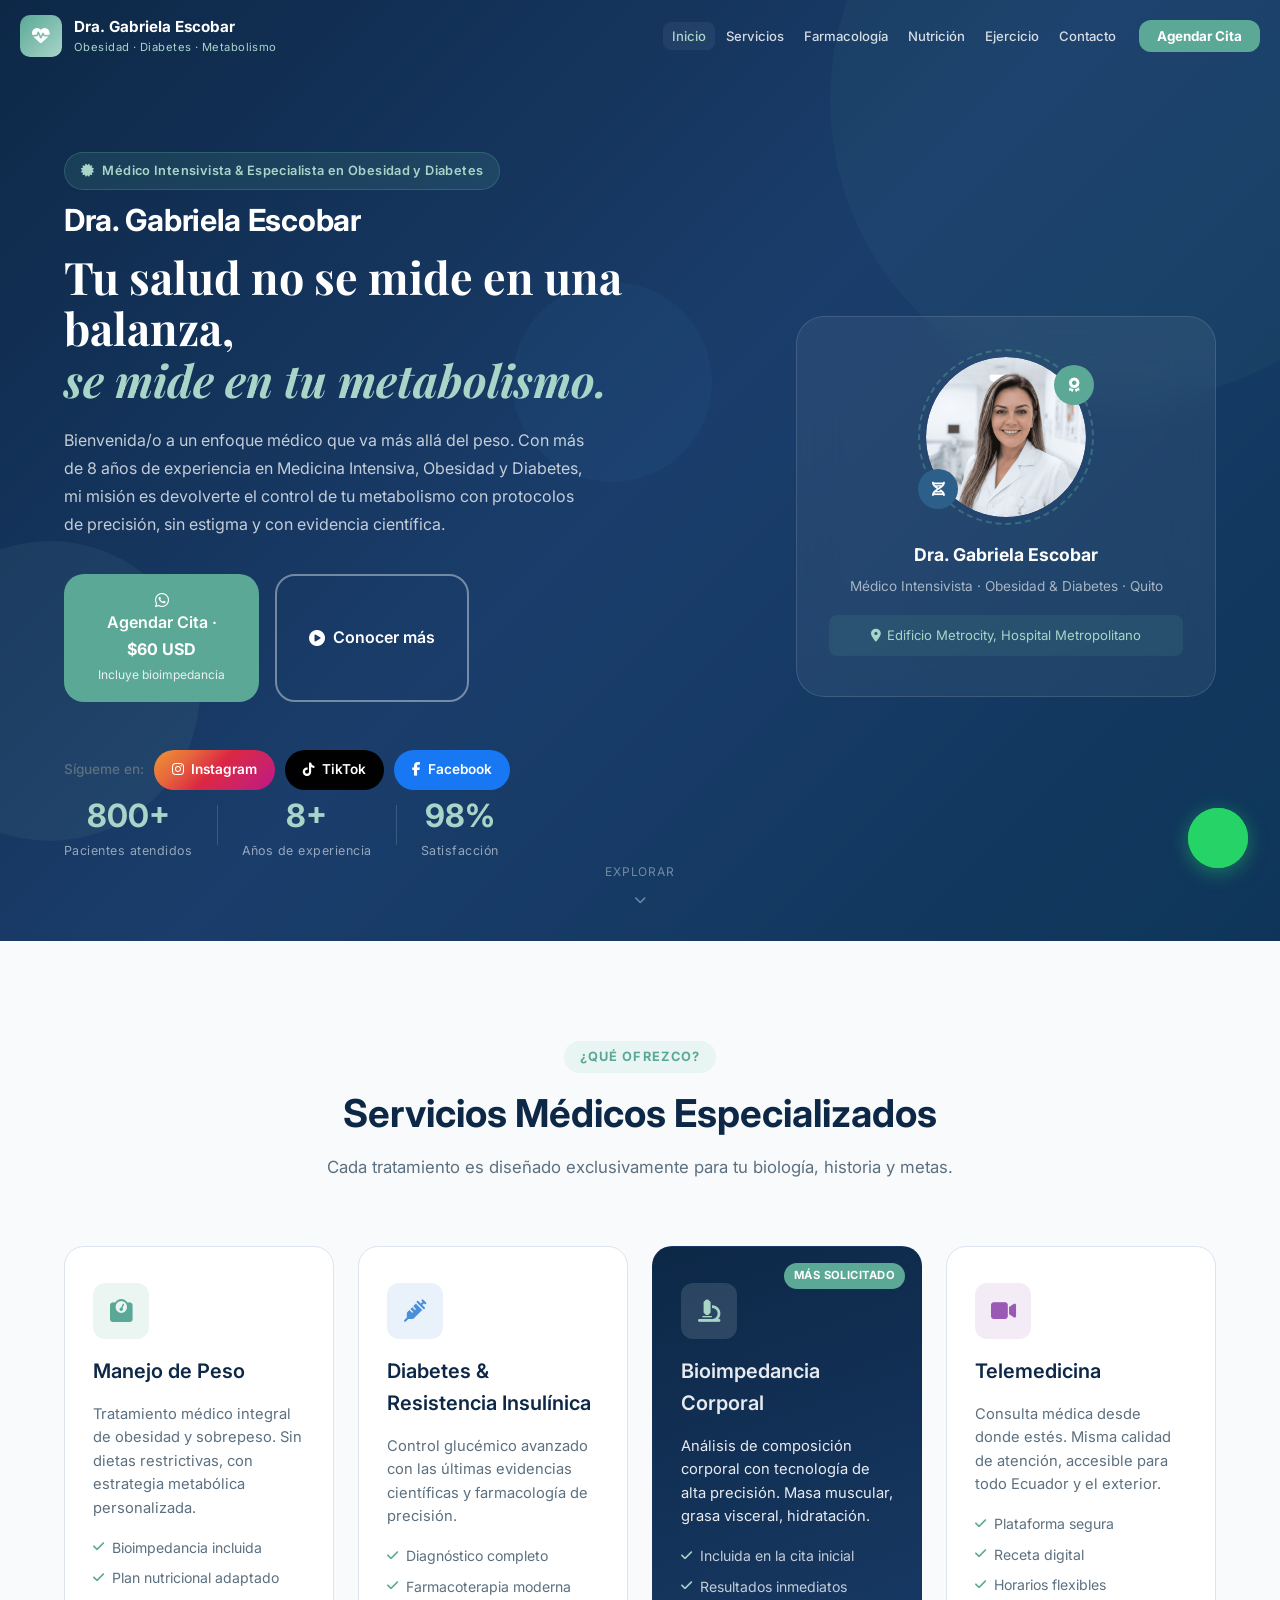
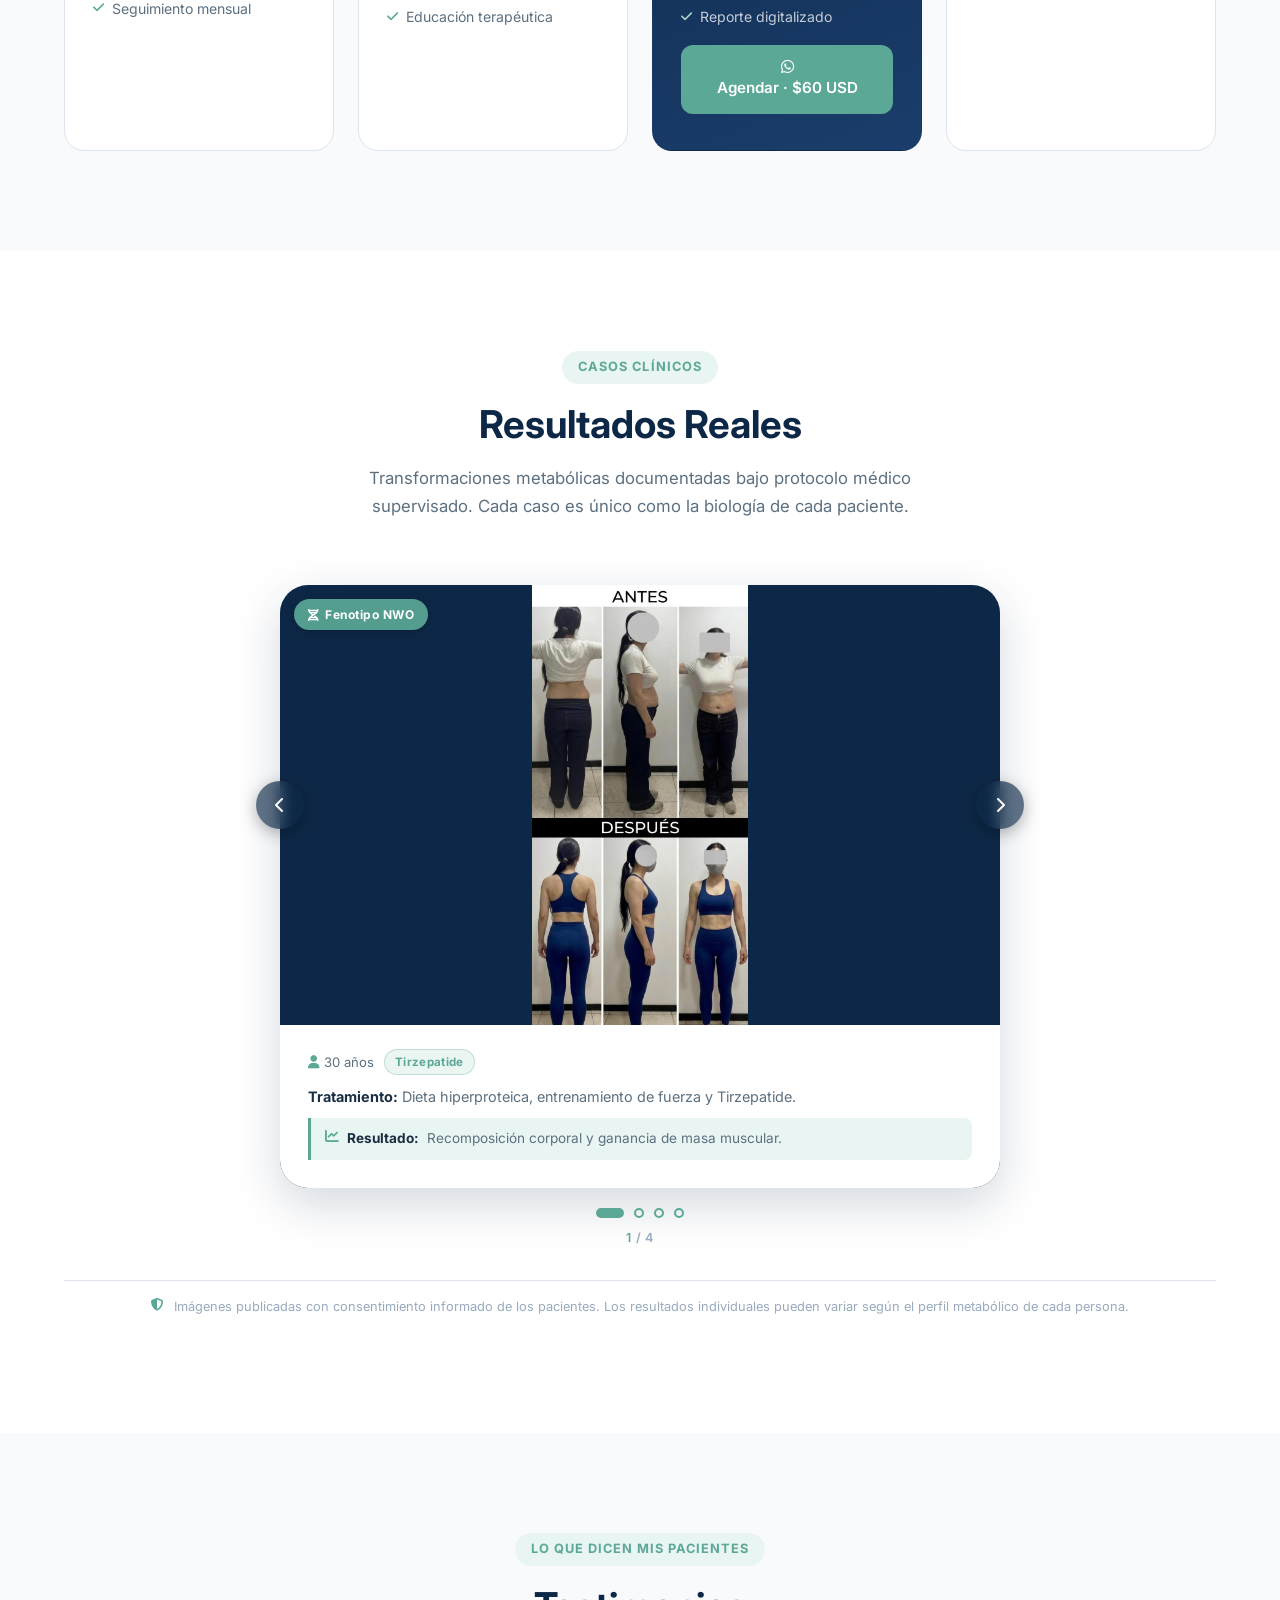
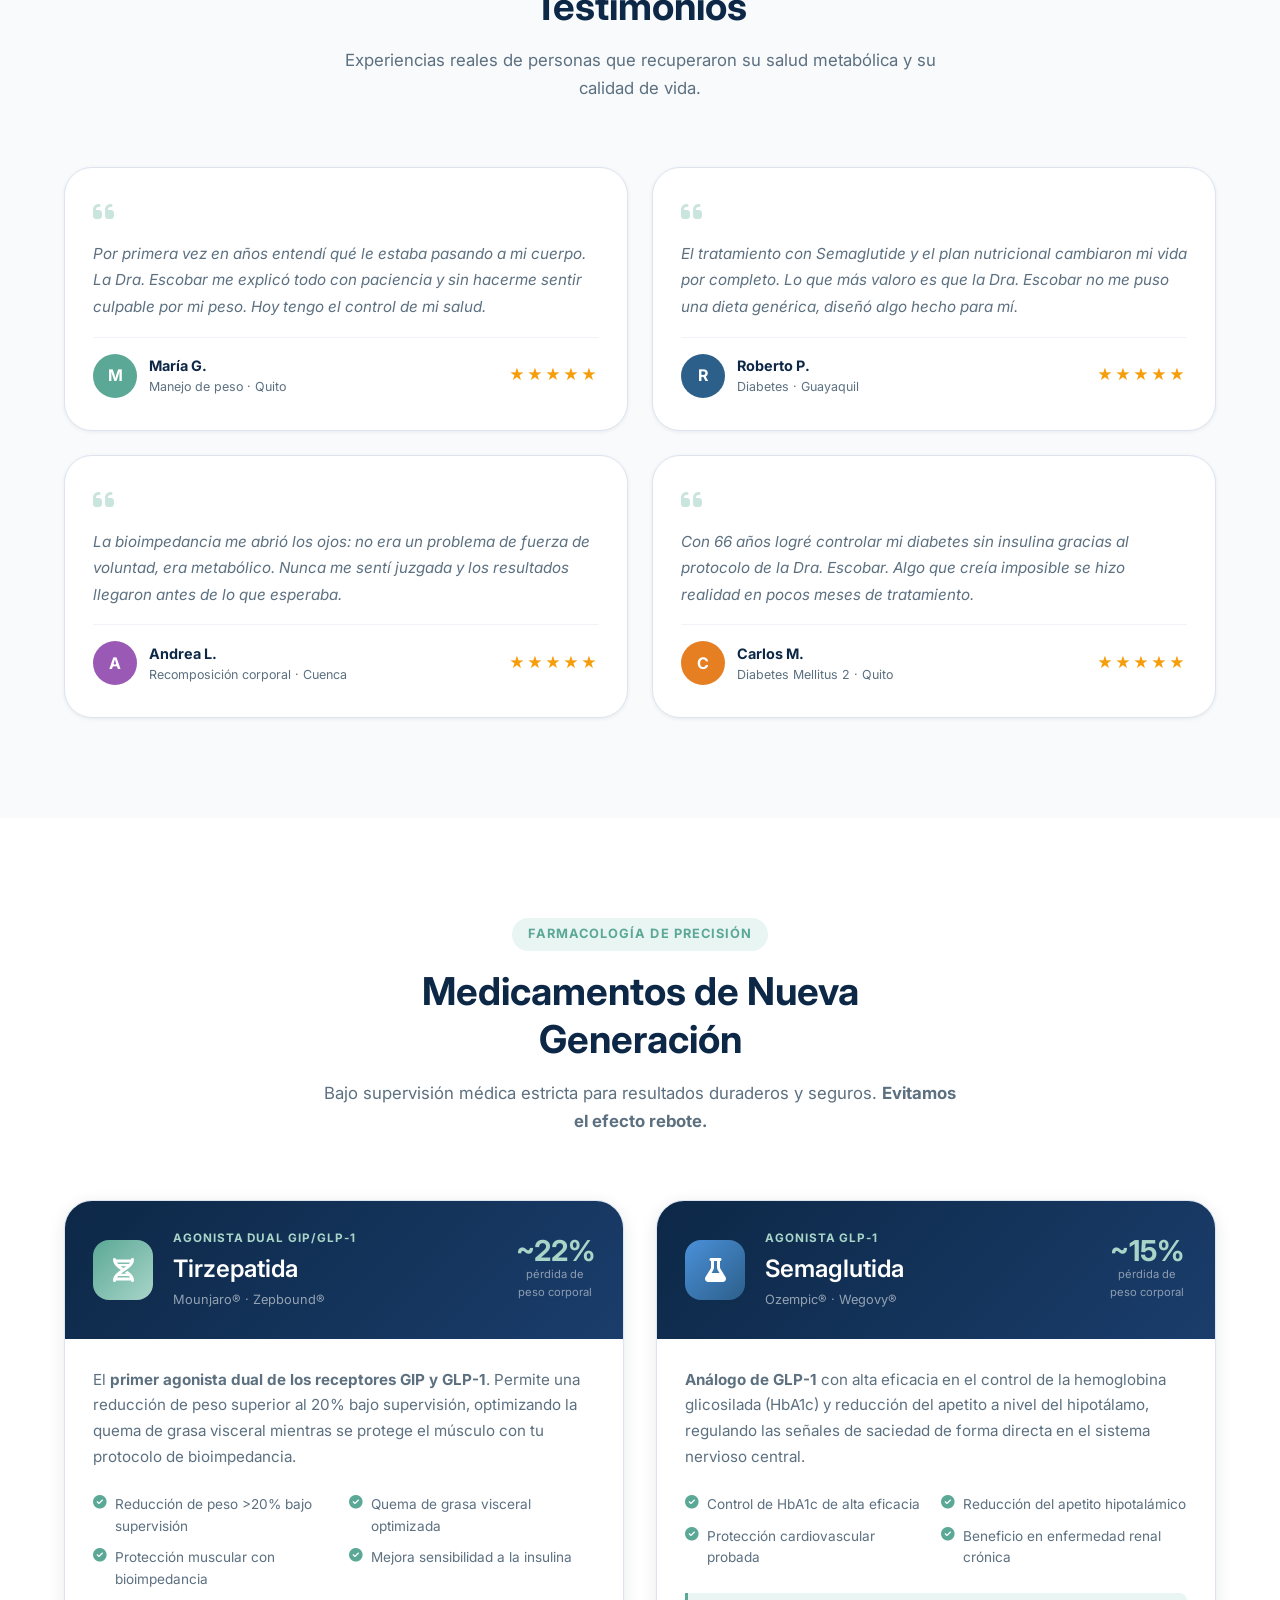
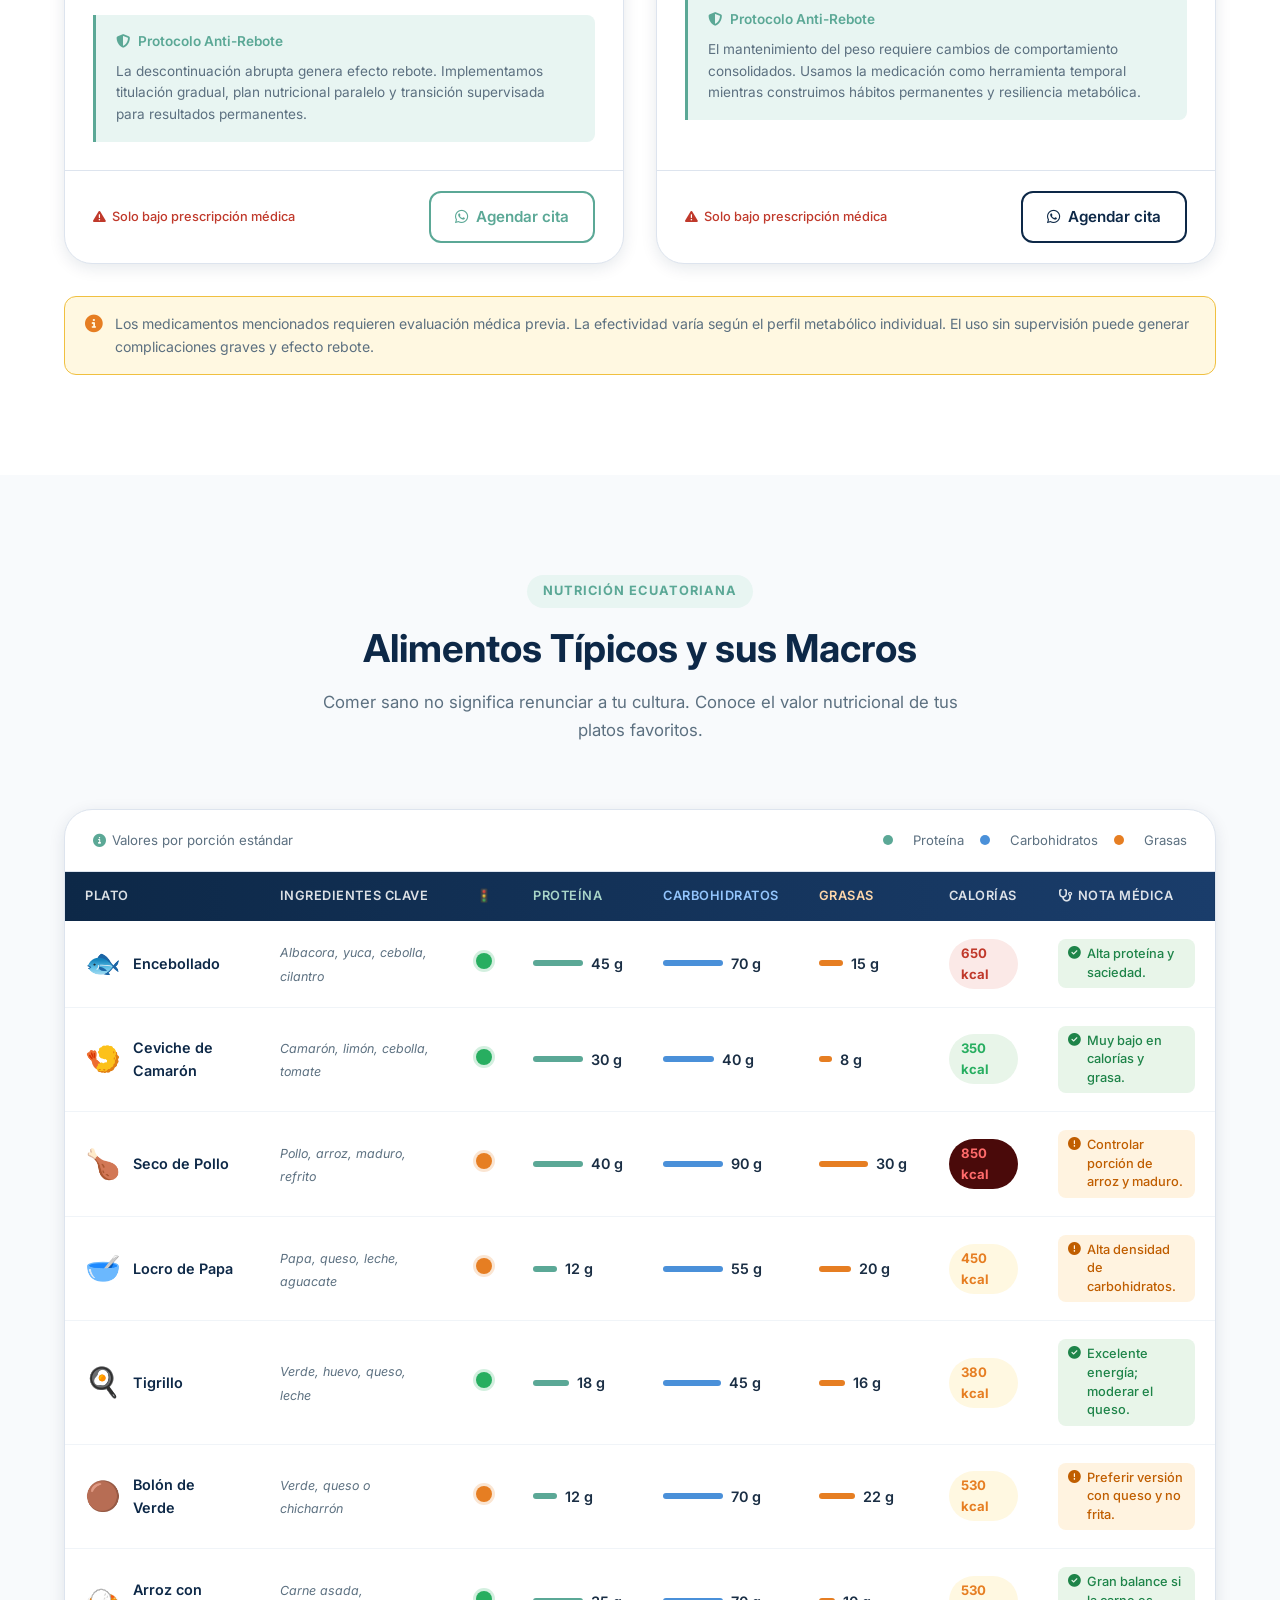
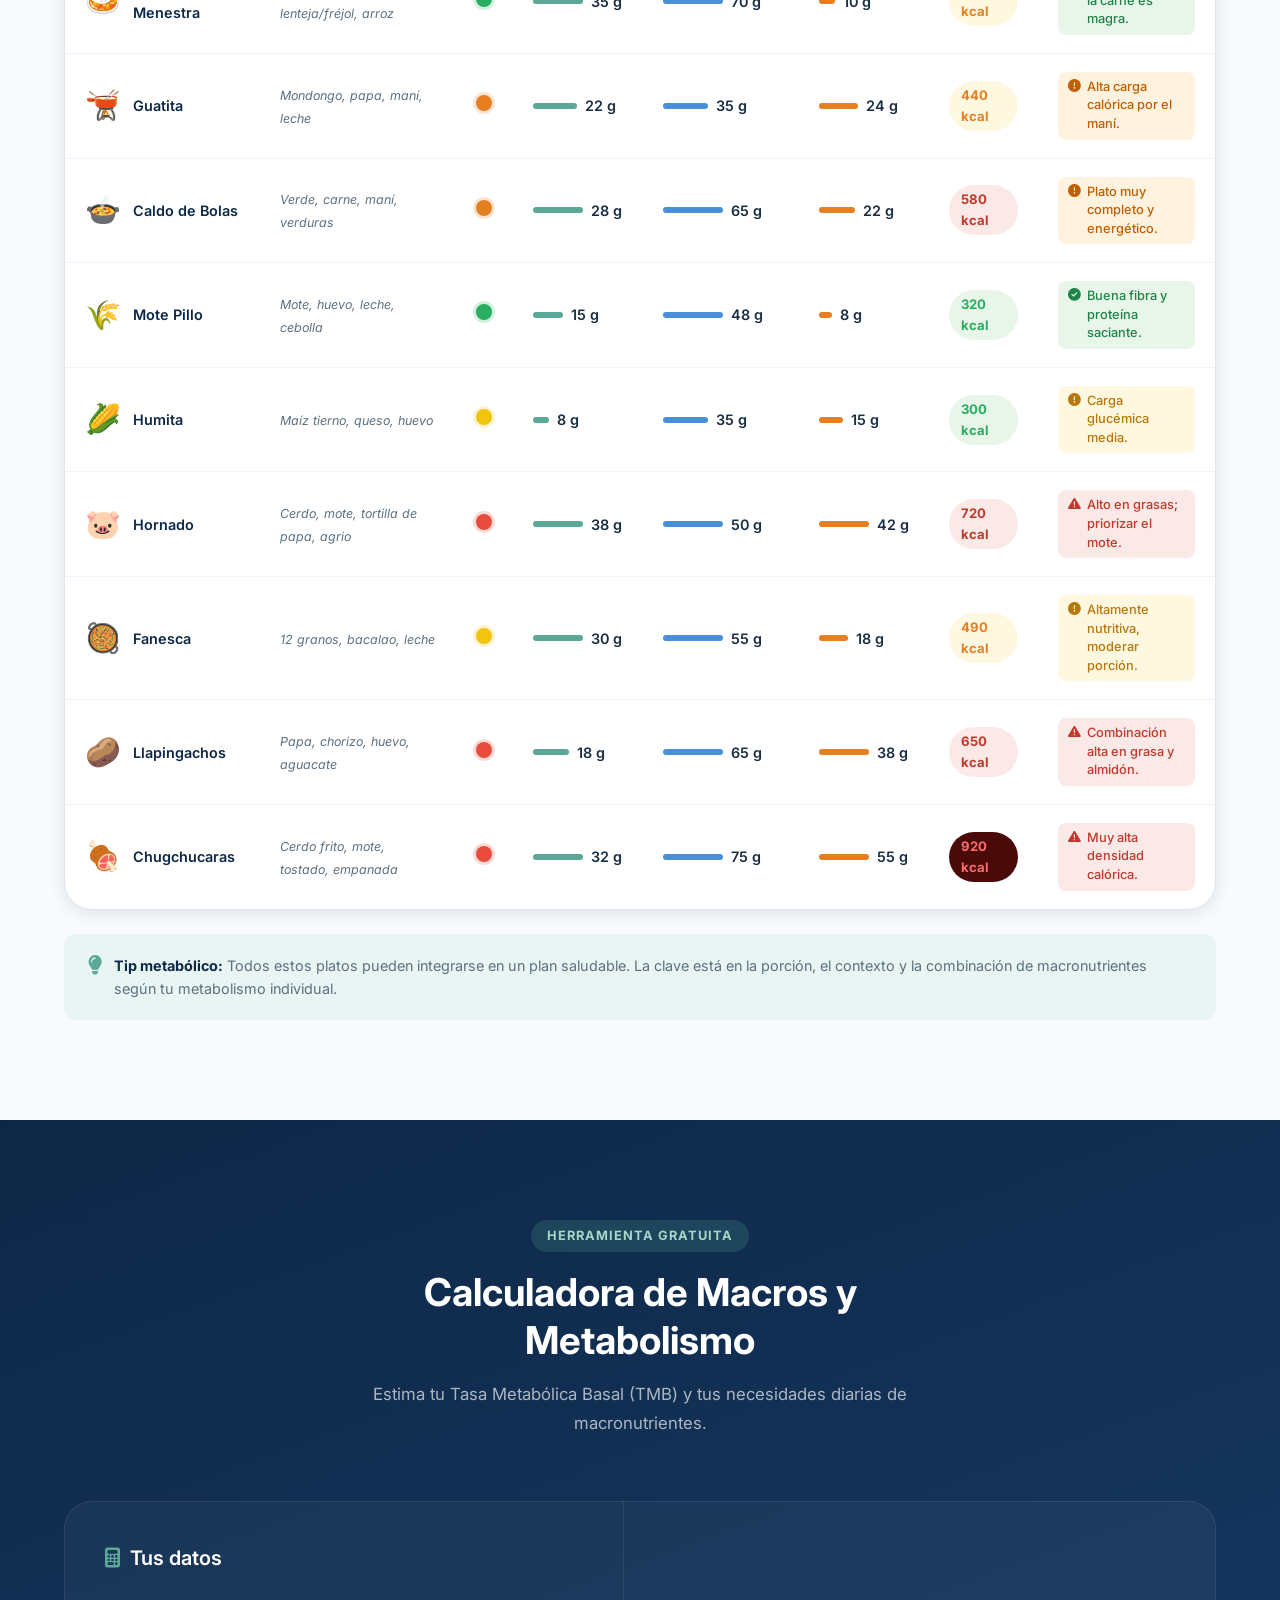
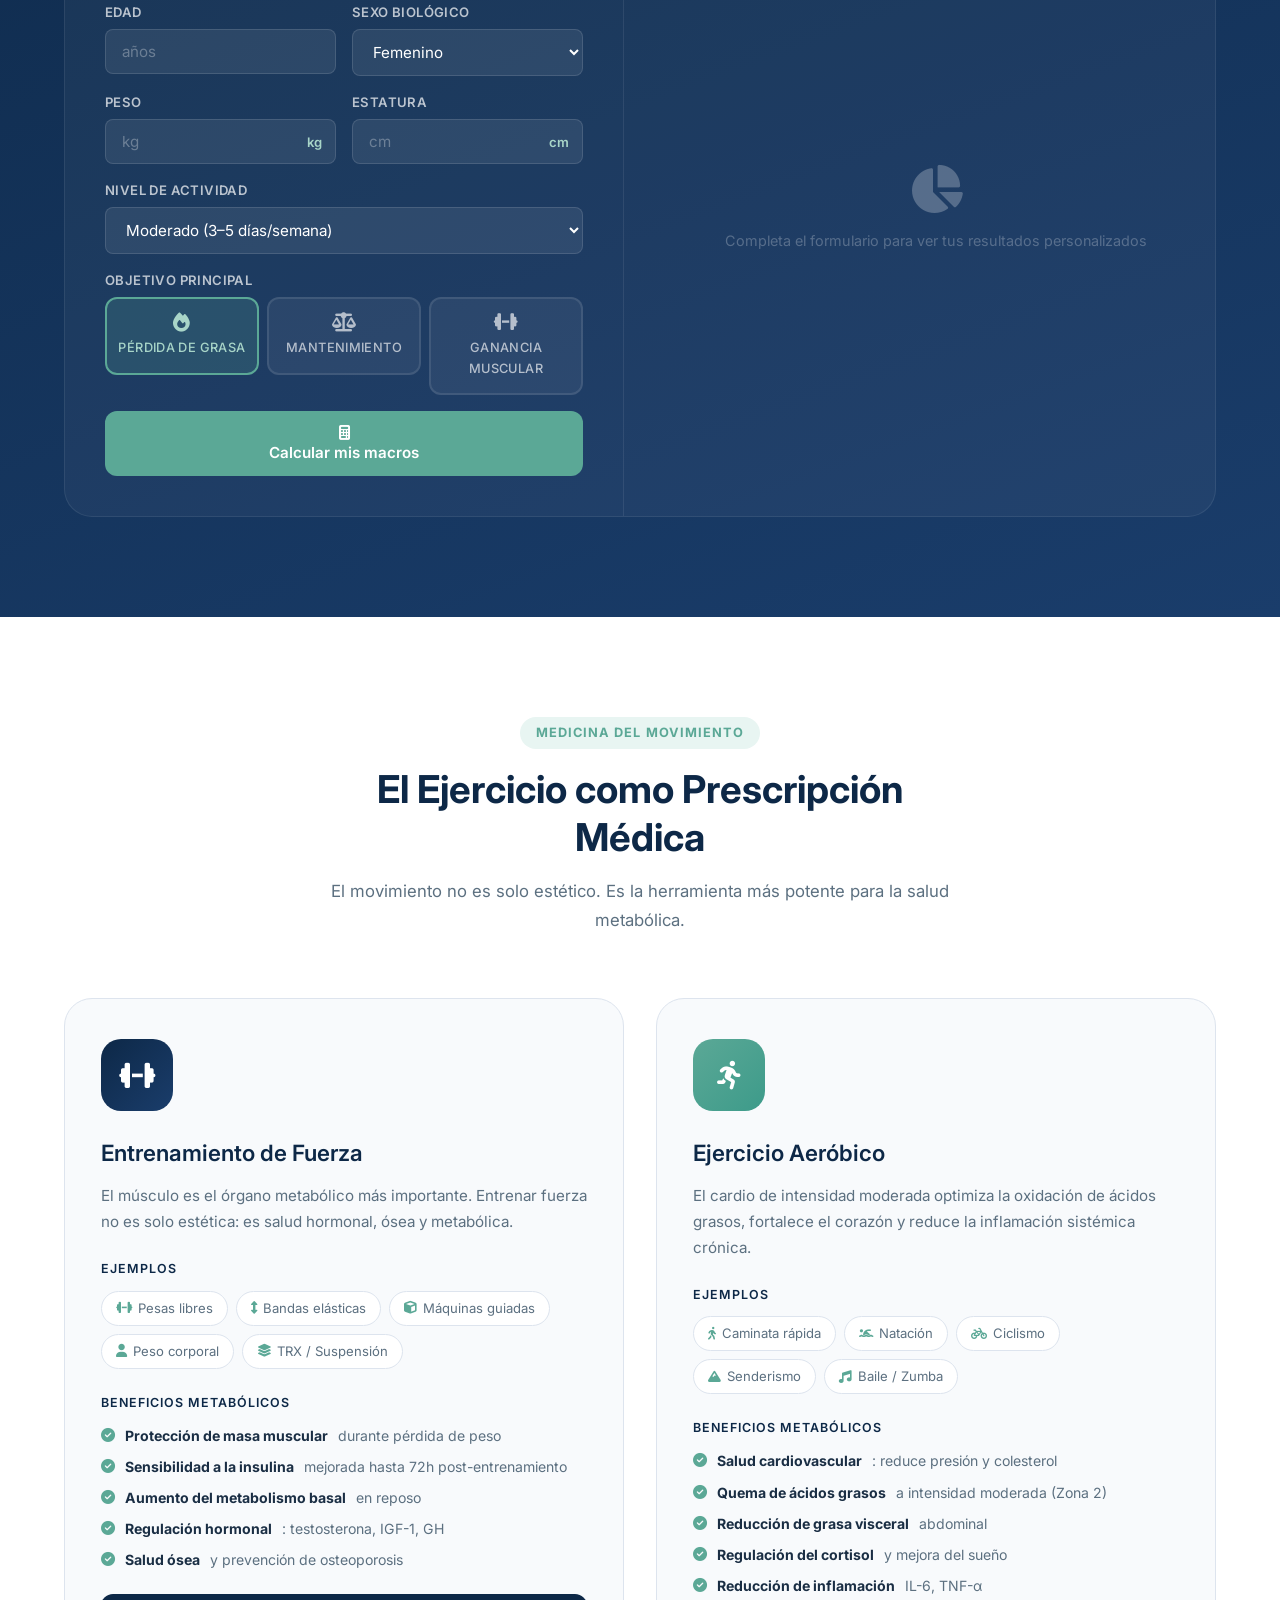
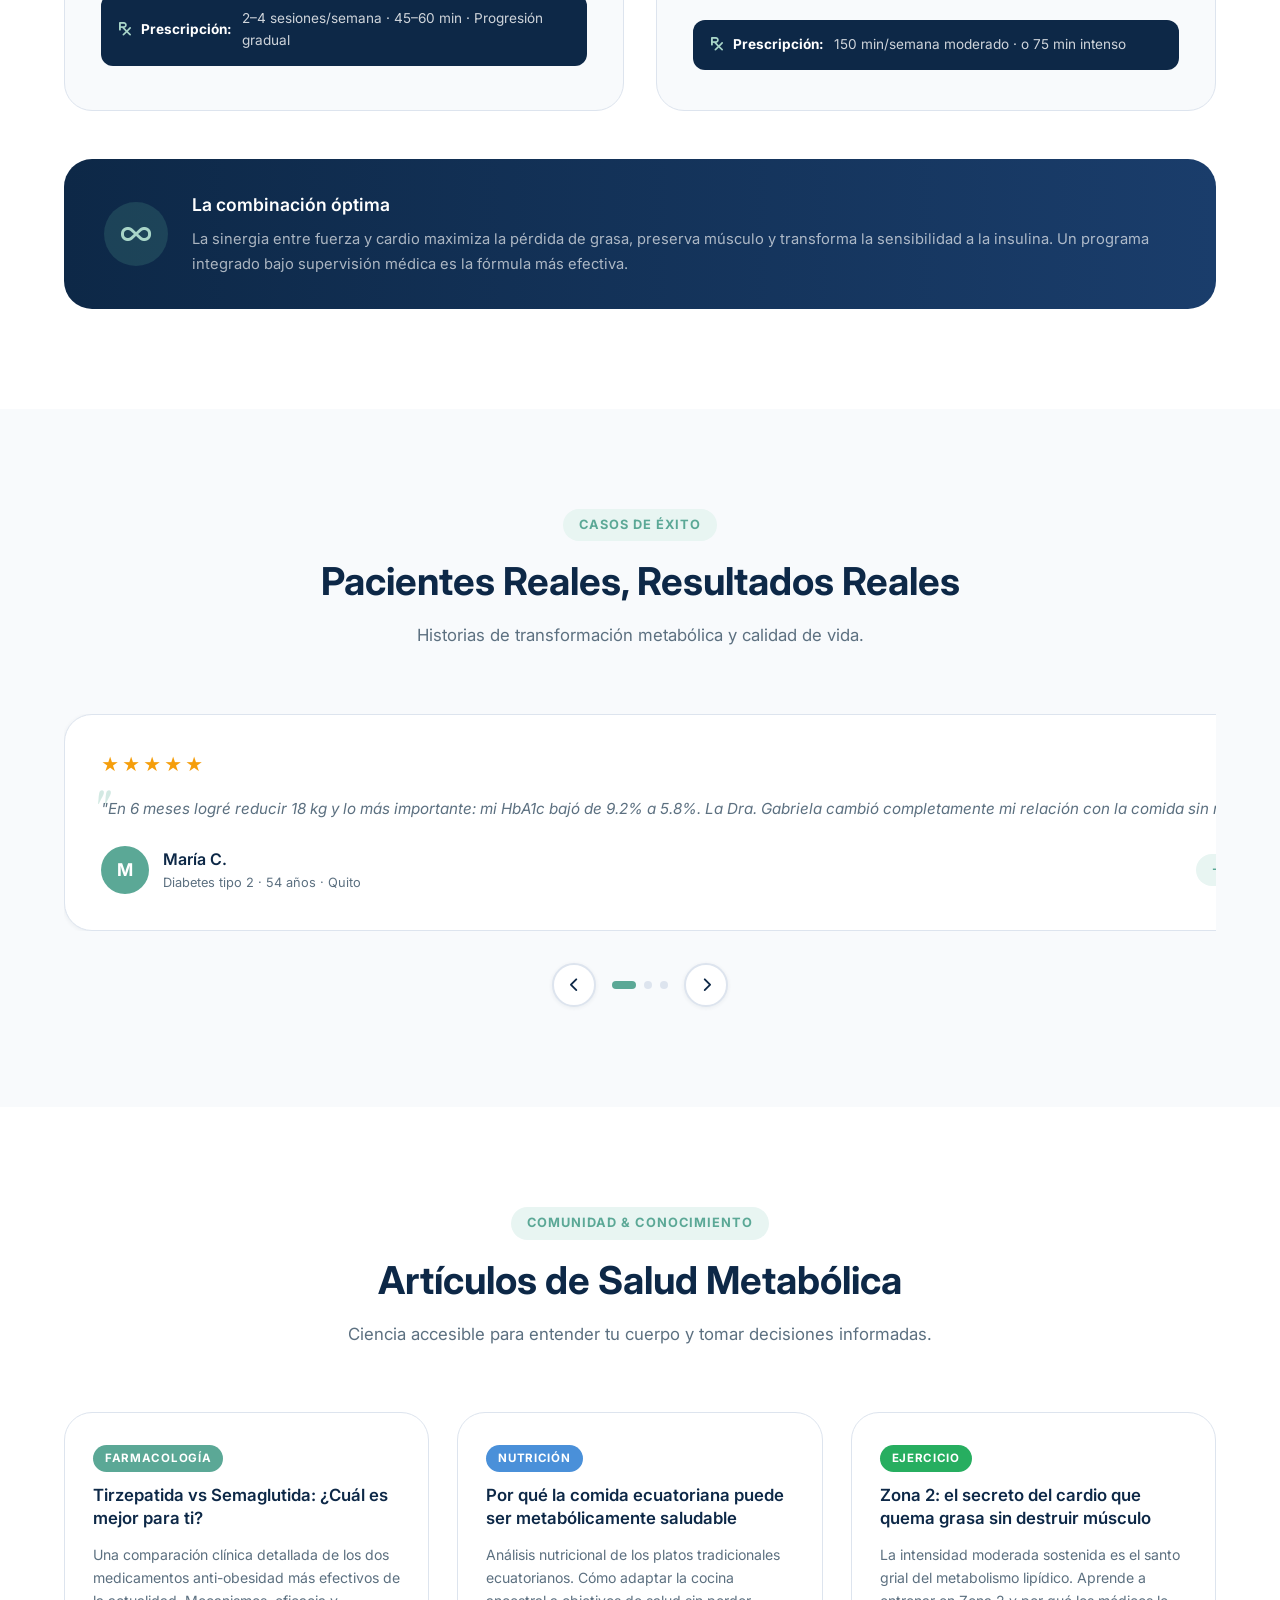
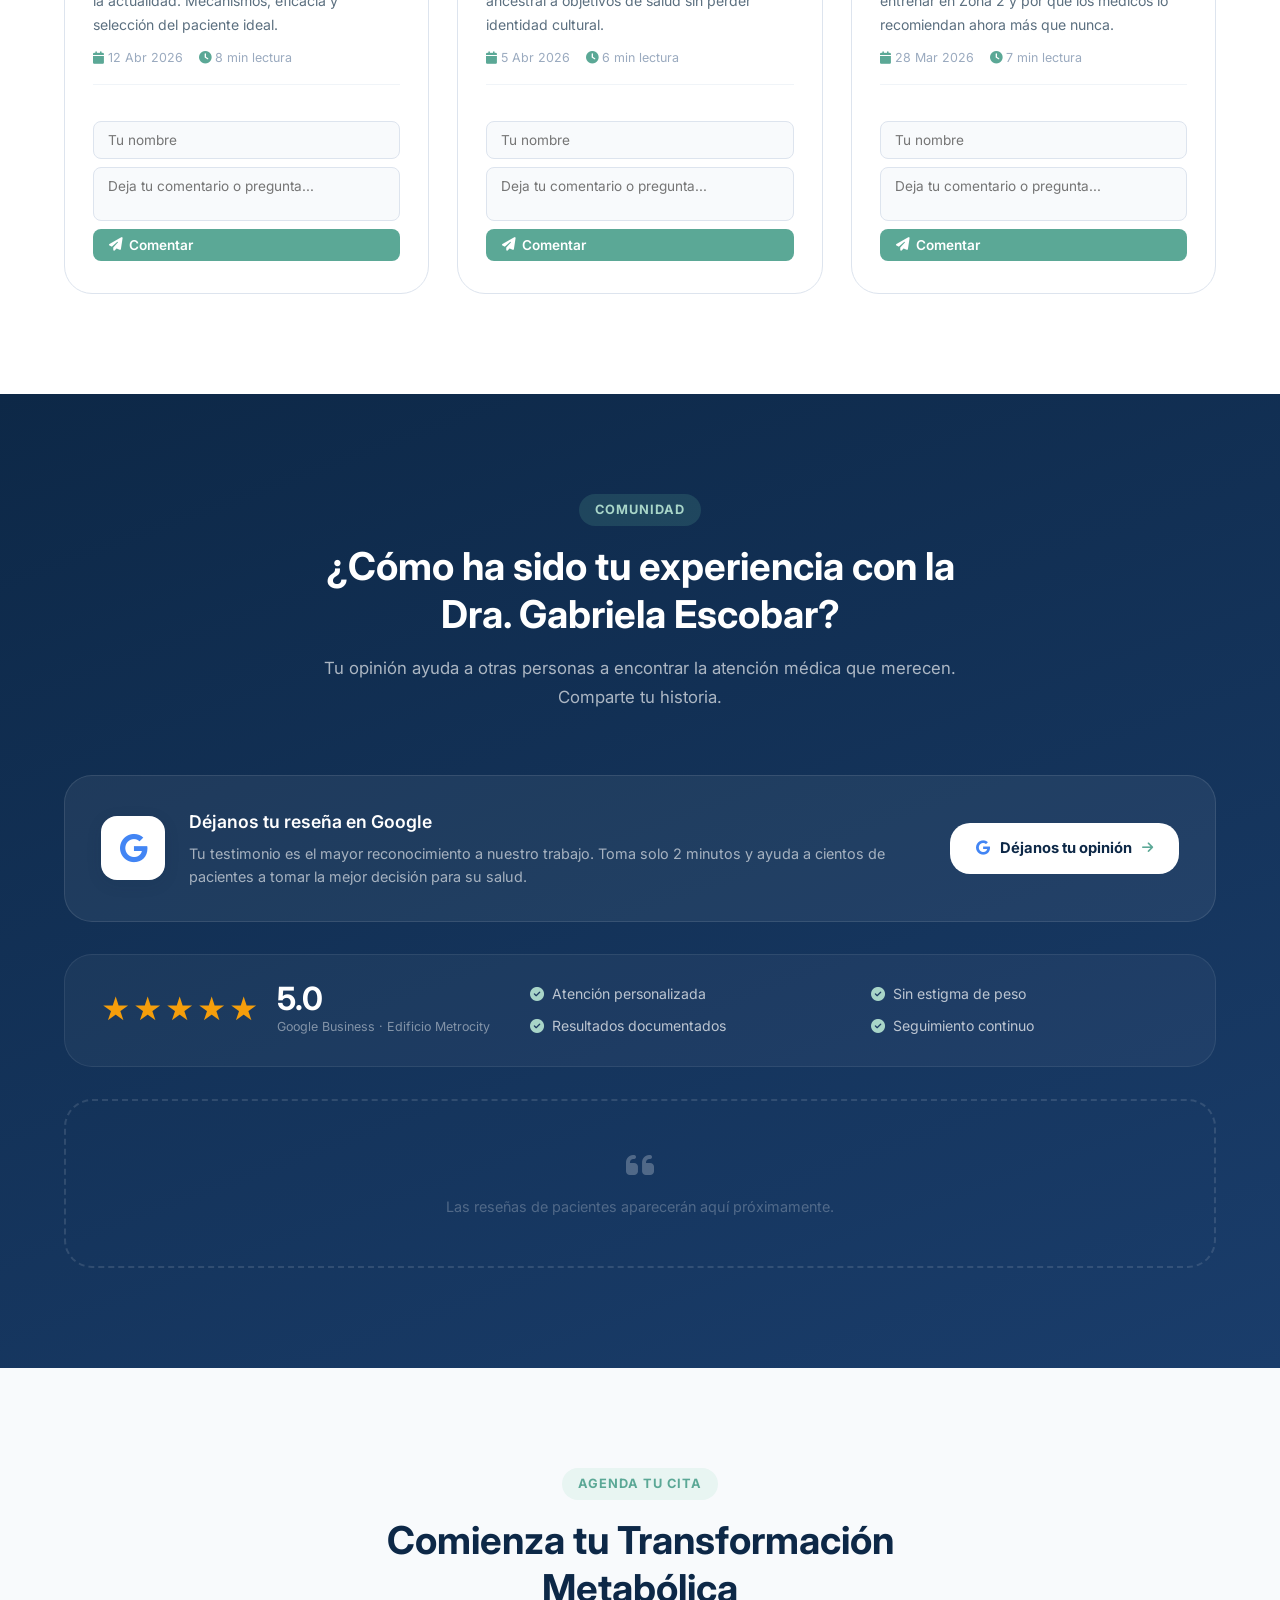
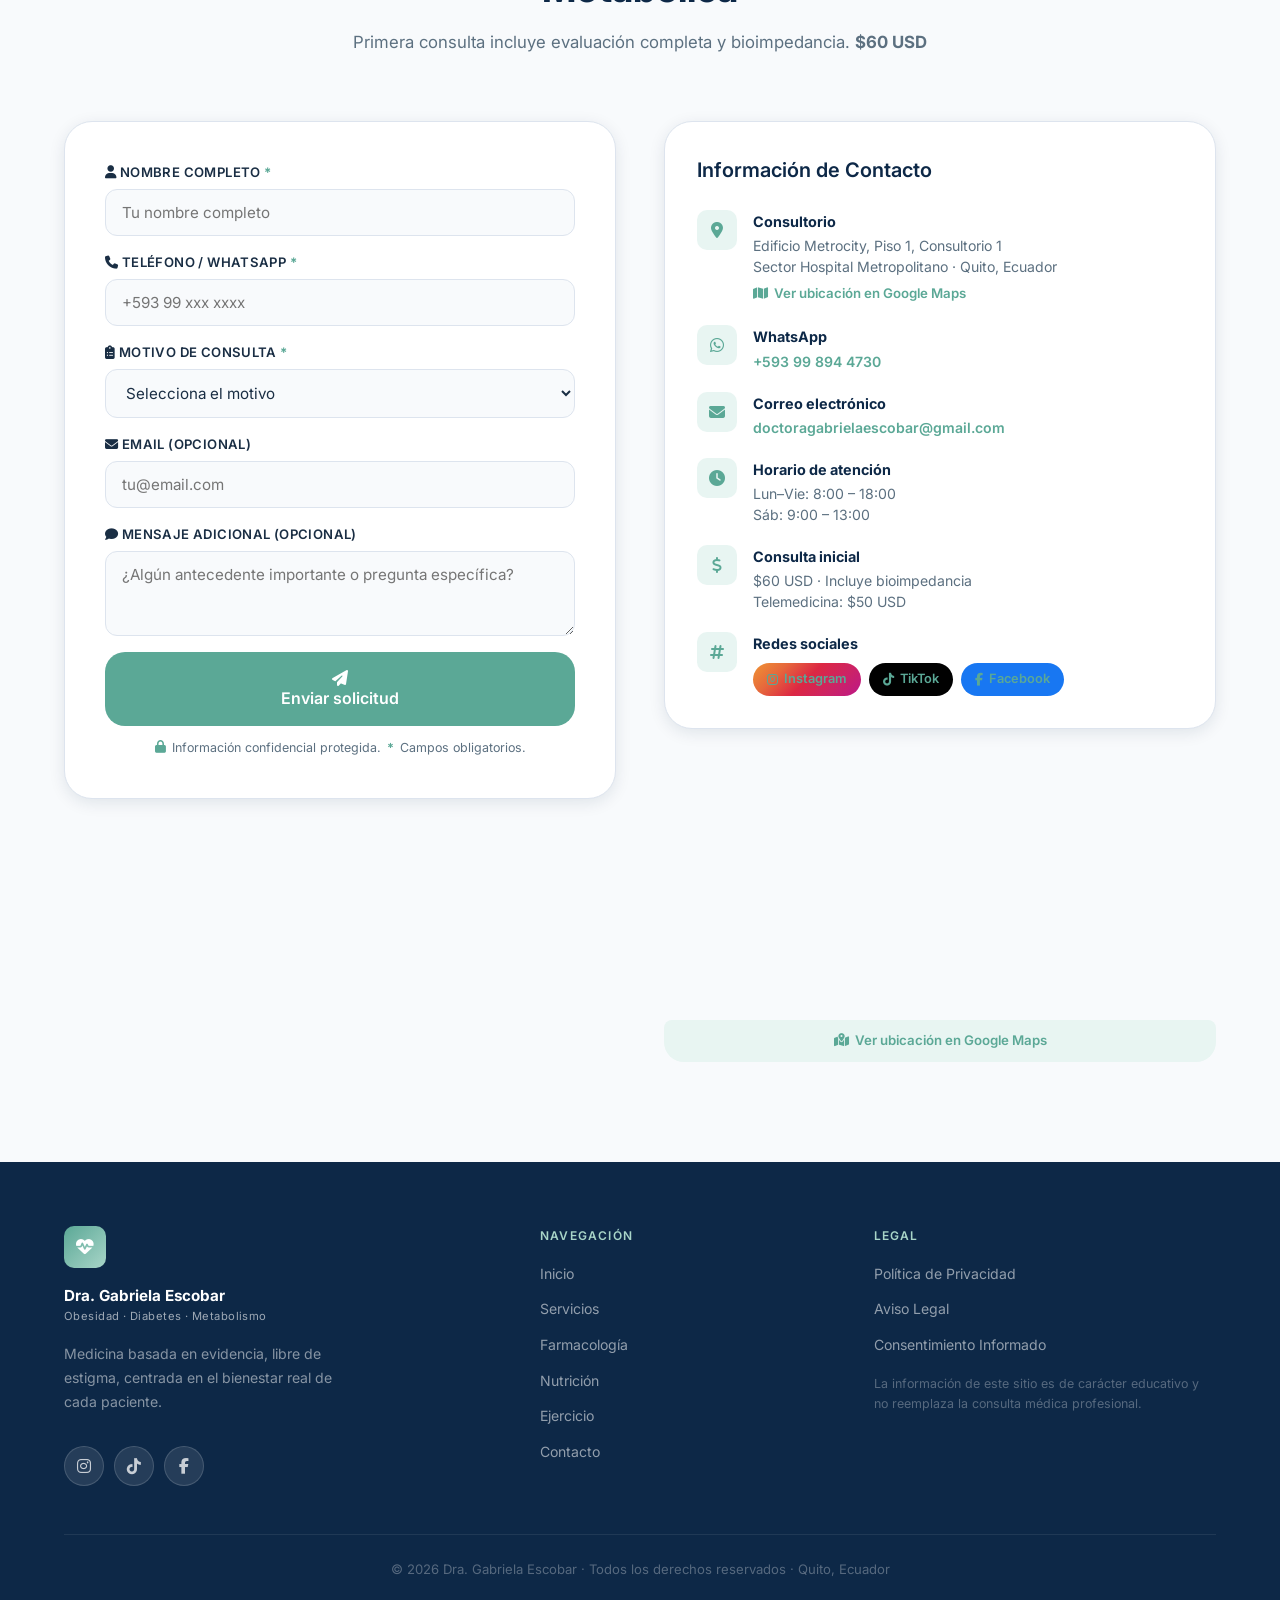
==== index.html @ 61f96fbd "Agregar botones de redes sociales e mejorar testimonios - Botones de Instagram, TikTok y Facebook en" ====
<!DOCTYPE html>
<html lang="es">
<head>
  <meta charset="UTF-8" />
  <meta name="viewport" content="width=device-width, initial-scale=1.0" />
  <title>Dra. Gabriela Escobar · Obesidad & Diabetes · Quito</title>
  <link rel="preconnect" href="https://fonts.googleapis.com" />
  <link href="https://fonts.googleapis.com/css2?family=Inter:wght@300;400;500;600;700&family=Playfair+Display:ital,wght@0,500;1,400&display=swap" rel="stylesheet" />
  <link rel="stylesheet" href="https://cdnjs.cloudflare.com/ajax/libs/font-awesome/6.5.0/css/all.min.css" />
  <link rel="stylesheet" href="styles.css" />
</head>
<body>

<!-- ═══════════════ NAVBAR ═══════════════ -->
<nav id="navbar">
  <div class="nav-container">
    <a href="#inicio" class="nav-logo">
      <span class="logo-icon"><i class="fas fa-heartbeat"></i></span>
      <div>
        <span class="logo-name">Dra. Gabriela Escobar</span>
        <span class="logo-sub">Obesidad · Diabetes · Metabolismo</span>
      </div>
    </a>
    <ul class="nav-links" id="navLinks">
      <li><a href="#inicio" class="nav-link">Inicio</a></li>
      <li><a href="#servicios" class="nav-link">Servicios</a></li>
      <li><a href="#farmacologia" class="nav-link">Farmacología</a></li>
      <li><a href="#nutricion" class="nav-link">Nutrición</a></li>
      <li><a href="#ejercicio" class="nav-link">Ejercicio</a></li>
      <li><a href="#contacto" class="nav-link">Contacto</a></li>
      <li><a href="#resultados" class="nav-pill-mint">Resultados</a></li>
      <li><a href="#calculadora" class="nav-pill-mint">Calculadora</a></li>
      <li><a href="#opiniones" class="nav-pill-mint">Opiniones</a></li>
      <li><a href="https://wa.me/593998944730?text=Hola,%20Dra.%20Escobar.%20Me%20gustaría%20agendar%20una%20cita%20médica." class="nav-cta-btn" target="_blank" rel="noopener">Agendar Cita</a></li>
    </ul>
    <button class="hamburger" id="hamburger" aria-label="Menú">
      <span></span><span></span><span></span>
    </button>
  </div>
</nav>

<!-- ═══════════════ HERO ═══════════════ -->
<section id="inicio" class="hero">
  <div class="hero-bg-shapes">
    <div class="shape shape-1"></div>
    <div class="shape shape-2"></div>
    <div class="shape shape-3"></div>
  </div>
  <div class="hero-container">
    <div class="hero-text" data-aos="fade-right">
      <span class="hero-badge"><i class="fas fa-certificate"></i> Médico Intensivista &amp; Especialista en Obesidad y Diabetes</span>
      <p class="hero-title-name">Dra. Gabriela Escobar</p>
      <h1 class="hero-headline">
        Tu salud no se mide en una balanza,<br/>
        <em>se mide en tu metabolismo.</em>
      </h1>
      <p class="hero-sub">
        Bienvenida/o a un enfoque médico que va más allá del peso. Con más de 8 años de experiencia en Medicina Intensiva, Obesidad y Diabetes, mi misión es devolverte el control de tu metabolismo con protocolos de precisión, sin estigma y con evidencia científica.
      </p>
      <div class="hero-actions">
        <a href="https://wa.me/593998944730?text=Hola,%20Dra.%20Escobar.%20Me%20gustaría%20agendar%20una%20cita%20médica." class="btn btn-primary btn-lg" target="_blank" rel="noopener">
          <i class="fab fa-whatsapp"></i>
          Agendar Cita · <strong>$60 USD</strong>
          <span class="btn-note">Incluye bioimpedancia</span>
        </a>
        <a href="#servicios" class="btn btn-ghost btn-lg">
          <i class="fas fa-play-circle"></i> Conocer más
        </a>
      </div>
      <div class="hero-social">
        <span class="social-label">Sígueme en:</span>
        <a href="https://www.instagram.com/dra.gabriela.escobar?igsh=MXA1c2c0eDRmMWlibA%3D%3D&utm_source=qr" class="social-btn social-instagram" target="_blank" rel="noopener" aria-label="Instagram">
          <i class="fab fa-instagram"></i> Instagram
        </a>
        <a href="https://www.tiktok.com/@dra.gabriela.escobar?_r=1&_t=ZS-95odnQcLvvU" class="social-btn social-tiktok" target="_blank" rel="noopener" aria-label="TikTok">
          <i class="fab fa-tiktok"></i> TikTok
        </a>
        <a href="https://www.facebook.com/profile.php?id=61577849005221" class="social-btn social-facebook" target="_blank" rel="noopener" aria-label="Facebook">
          <i class="fab fa-facebook-f"></i> Facebook
        </a>
      </div>
      <div class="hero-stats">
        <div class="stat">
          <span class="stat-num">+800</span>
          <span class="stat-label">Pacientes atendidos</span>
        </div>
        <div class="stat-divider"></div>
        <div class="stat">
          <span class="stat-num">8+</span>
          <span class="stat-label">Años de experiencia</span>
        </div>
        <div class="stat-divider"></div>
        <div class="stat">
          <span class="stat-num">98%</span>
          <span class="stat-label">Satisfacción</span>
        </div>
      </div>
    </div>
    <div class="hero-visual" data-aos="fade-left">
      <div class="hero-card">
        <div class="hero-avatar">
          <div class="avatar-ring"></div>
          <div class="avatar-inner avatar-photo">
            <img src="assets/img/perfil-dra.png.png" alt="Dra. Gabriela Escobar" />
          </div>
          <div class="avatar-badge-1"><i class="fas fa-award"></i></div>
          <div class="avatar-badge-2"><i class="fas fa-dna"></i></div>
        </div>
        <div class="hero-card-info">
          <strong>Dra. Gabriela Escobar</strong>
          <span>Médico Intensivista · Obesidad &amp; Diabetes · Quito</span>
        </div>
        <div class="hero-card-tag">
          <i class="fas fa-map-marker-alt"></i> Edificio Metrocity, Hospital Metropolitano
        </div>
      </div>
    </div>
  </div>
  <div class="hero-scroll-hint">
    <span>Explorar</span>
    <div class="scroll-arrow"><i class="fas fa-chevron-down"></i></div>
  </div>
</section>

<!-- ═══════════════ SERVICIOS ═══════════════ -->
<section id="servicios" class="section services-section">
  <div class="container">
    <div class="section-header" data-aos="fade-up">
      <span class="section-tag">¿Qué ofrezco?</span>
      <h2>Servicios Médicos Especializados</h2>
      <p>Cada tratamiento es diseñado exclusivamente para tu biología, historia y metas.</p>
    </div>
    <div class="services-grid">
      <div class="service-card" data-aos="fade-up" data-delay="0">
        <div class="service-icon" style="--c: var(--mint)"><i class="fas fa-weight"></i></div>
        <h3>Manejo de Peso</h3>
        <p>Tratamiento médico integral de obesidad y sobrepeso. Sin dietas restrictivas, con estrategia metabólica personalizada.</p>
        <ul class="service-list">
          <li><i class="fas fa-check"></i> Bioimpedancia incluida</li>
          <li><i class="fas fa-check"></i> Plan nutricional adaptado</li>
          <li><i class="fas fa-check"></i> Seguimiento mensual</li>
        </ul>
      </div>
      <div class="service-card" data-aos="fade-up" data-delay="100">
        <div class="service-icon" style="--c: #4A90D9"><i class="fas fa-syringe"></i></div>
        <h3>Diabetes & Resistencia Insulínica</h3>
        <p>Control glucémico avanzado con las últimas evidencias científicas y farmacología de precisión.</p>
        <ul class="service-list">
          <li><i class="fas fa-check"></i> Diagnóstico completo</li>
          <li><i class="fas fa-check"></i> Farmacoterapia moderna</li>
          <li><i class="fas fa-check"></i> Educación terapéutica</li>
        </ul>
      </div>
      <div class="service-card featured" data-aos="fade-up" data-delay="200">
        <div class="featured-tag">Más solicitado</div>
        <div class="service-icon" style="--c: var(--mint)"><i class="fas fa-microscope"></i></div>
        <h3>Bioimpedancia Corporal</h3>
        <p>Análisis de composición corporal con tecnología de alta precisión. Masa muscular, grasa visceral, hidratación.</p>
        <ul class="service-list">
          <li><i class="fas fa-check"></i> Incluida en la cita inicial</li>
          <li><i class="fas fa-check"></i> Resultados inmediatos</li>
          <li><i class="fas fa-check"></i> Reporte digitalizado</li>
        </ul>
        <a href="https://wa.me/593998944730?text=Hola,%20Dra.%20Escobar.%20Me%20gustaría%20agendar%20una%20cita%20médica." class="btn btn-primary mt-auto" target="_blank" rel="noopener"><i class="fab fa-whatsapp"></i> Agendar · $60 USD</a>
      </div>
      <div class="service-card" data-aos="fade-up" data-delay="300">
        <div class="service-icon" style="--c: #9B59B6"><i class="fas fa-video"></i></div>
        <h3>Telemedicina</h3>
        <p>Consulta médica desde donde estés. Misma calidad de atención, accesible para todo Ecuador y el exterior.</p>
        <ul class="service-list">
          <li><i class="fas fa-check"></i> Plataforma segura</li>
          <li><i class="fas fa-check"></i> Receta digital</li>
          <li><i class="fas fa-check"></i> Horarios flexibles</li>
        </ul>
      </div>
    </div>
  </div>
</section>

<!-- ═══════════════ RESULTADOS REALES ═══════════════ -->
<!-- ═══════════════ RESULTADOS REALES ═══════════════ -->
<section id="resultados" class="section results-section">
  <div class="container">
    <div class="section-header" data-aos="fade-up">
      <span class="section-tag">Casos Clínicos</span>
      <h2>Resultados Reales</h2>
      <p>Transformaciones metabólicas documentadas bajo protocolo médico supervisado. Cada caso es único como la biología de cada paciente.</p>
    </div>

    <!-- ── CARRUSEL CASOS CLÍNICOS ── -->
    <div class="cases-carousel" data-aos="fade-up" id="casesCarousel">

      <!-- Flechas -->
      <button class="cases-arrow cases-prev" id="casesPrev" aria-label="Caso anterior">
        <i class="fas fa-chevron-left"></i>
      </button>
      <button class="cases-arrow cases-next" id="casesNext" aria-label="Siguiente caso">
        <i class="fas fa-chevron-right"></i>
      </button>

      <!-- Slides -->
      <div class="cases-viewport">
        <div class="cases-track" id="casesTrack">

          <!-- Slide 1 -->
          <div class="case-slide active">
            <div class="case-img-wrap">
              <img src="assets/img/caso-01.png.jpeg" alt="Caso 1 – Recomposición corporal, 30 años" />
              <span class="result-badge rc-mint"><i class="fas fa-dna"></i> Fenotipo NWO</span>
            </div>
            <div class="case-info">
              <div class="result-meta">
                <span class="result-age"><i class="fas fa-user"></i> 30 años</span>
                <span class="result-tag-pill pill-mint">Tirzepatide</span>
              </div>
              <p><strong>Tratamiento:</strong> Dieta hiperproteica, entrenamiento de fuerza y Tirzepatide.</p>
              <p class="result-outcome"><i class="fas fa-chart-line"></i> <strong>Resultado:</strong> Recomposición corporal y ganancia de masa muscular.</p>
            </div>
          </div>

          <!-- Slide 2 -->
          <div class="case-slide">
            <div class="case-img-wrap">
              <img src="assets/img/caso-02.png.jpeg" alt="Caso 2 – Control glucémico, 28 años" />
              <span class="result-badge rc-blue"><i class="fas fa-syringe"></i> Prediabetes</span>
            </div>
            <div class="case-info">
              <div class="result-meta">
                <span class="result-age"><i class="fas fa-user"></i> 28 años</span>
                <span class="result-tag-pill pill-blue">Semaglutide</span>
              </div>
              <p><strong>Tratamiento:</strong> Semaglutide, dieta hiperproteica y entrenamiento de fuerza.</p>
              <p class="result-outcome"><i class="fas fa-chart-line"></i> <strong>Resultado:</strong> Control glucémico y preservación de masa magra.</p>
            </div>
          </div>

          <!-- Slide 3 -->
          <div class="case-slide">
            <div class="case-img-wrap">
              <img src="assets/img/caso-03.png.jpeg" alt="Caso 3 – Hipertrofia muscular, 26 años" />
              <span class="result-badge rc-green"><i class="fas fa-dumbbell"></i> Hipertrofia</span>
            </div>
            <div class="case-info">
              <div class="result-meta">
                <span class="result-age"><i class="fas fa-user"></i> 26 años</span>
                <span class="result-tag-pill pill-green">Plan nutricional</span>
              </div>
              <p><strong>Tratamiento:</strong> Plan nutricional con carga proteica y entrenamiento de fuerza.</p>
              <p class="result-outcome"><i class="fas fa-chart-line"></i> <strong>Resultado:</strong> Aumento efectivo de masa muscular.</p>
            </div>
          </div>

          <!-- Slide 4 -->
          <div class="case-slide">
            <div class="case-img-wrap">
              <img src="assets/img/caso-04.png.jpeg" alt="Caso 4 – DM2 + hígado graso, 66 años" />
              <span class="result-badge rc-purple"><i class="fas fa-heartbeat"></i> DM2 + HGNA</span>
            </div>
            <div class="case-info">
              <div class="result-meta">
                <span class="result-age"><i class="fas fa-user"></i> 66 años</span>
                <span class="result-tag-pill pill-purple">Tirzepatide</span>
              </div>
              <p><strong>Tratamiento:</strong> Tirzepatide, dieta hiperproteica y ejercicio supervisado.</p>
              <p class="result-outcome"><i class="fas fa-chart-line"></i> <strong>Resultado:</strong> Control glucémico optimizado sin insulina.</p>
            </div>
          </div>

        </div><!-- /cases-track -->
      </div><!-- /cases-viewport -->

      <!-- Dots -->
      <div class="cases-dots" id="casesDots">
        <button class="case-dot active" data-idx="0" aria-label="Caso 1"></button>
        <button class="case-dot" data-idx="1" aria-label="Caso 2"></button>
        <button class="case-dot" data-idx="2" aria-label="Caso 3"></button>
        <button class="case-dot" data-idx="3" aria-label="Caso 4"></button>
      </div>

      <!-- Counter -->
      <p class="cases-counter"><span id="casesCurrentNum">1</span> / 4</p>

    </div><!-- /cases-carousel -->

    <p class="results-disclaimer" data-aos="fade-up">
      <i class="fas fa-shield-alt"></i> Imágenes publicadas con consentimiento informado de los pacientes. Los resultados individuales pueden variar según el perfil metabólico de cada persona.
    </p>
  </div>
</section>

<!-- ═══════════════ TESTIMONIOS ═══════════════ -->
<section class="section static-testimonials-section">
  <div class="container">
    <div class="section-header" data-aos="fade-up">
      <span class="section-tag">Lo que dicen mis pacientes</span>
      <h2>Testimonios</h2>
      <p>Experiencias reales de personas que recuperaron su salud metabólica y su calidad de vida.</p>
    </div>
    <div class="static-testimonials-grid">

      <div class="static-testimonial" data-aos="fade-up" data-delay="0">
        <div class="st-quote"><i class="fas fa-quote-left"></i></div>
        <p class="st-text">Por primera vez en años entendí qué le estaba pasando a mi cuerpo. La Dra. Escobar me explicó todo con paciencia y sin hacerme sentir culpable por mi peso. Hoy tengo el control de mi salud.</p>
        <div class="st-author">
          <div class="st-avatar">M</div>
          <div>
            <strong>María G.</strong>
            <span>Manejo de peso · Quito</span>
          </div>
          <div class="st-stars">★★★★★</div>
        </div>
      </div>

      <div class="static-testimonial" data-aos="fade-up" data-delay="100">
        <div class="st-quote"><i class="fas fa-quote-left"></i></div>
        <p class="st-text">El tratamiento con Semaglutide y el plan nutricional cambiaron mi vida por completo. Lo que más valoro es que la Dra. Escobar no me puso una dieta genérica, diseñó algo hecho para mí.</p>
        <div class="st-author">
          <div class="st-avatar" style="background:var(--navy-light)">R</div>
          <div>
            <strong>Roberto P.</strong>
            <span>Diabetes · Guayaquil</span>
          </div>
          <div class="st-stars">★★★★★</div>
        </div>
      </div>

      <div class="static-testimonial" data-aos="fade-up" data-delay="200">
        <div class="st-quote"><i class="fas fa-quote-left"></i></div>
        <p class="st-text">La bioimpedancia me abrió los ojos: no era un problema de fuerza de voluntad, era metabólico. Nunca me sentí juzgada y los resultados llegaron antes de lo que esperaba.</p>
        <div class="st-author">
          <div class="st-avatar" style="background:#9B59B6">A</div>
          <div>
            <strong>Andrea L.</strong>
            <span>Recomposición corporal · Cuenca</span>
          </div>
          <div class="st-stars">★★★★★</div>
        </div>
      </div>

      <div class="static-testimonial" data-aos="fade-up" data-delay="300">
        <div class="st-quote"><i class="fas fa-quote-left"></i></div>
        <p class="st-text">Con 66 años logré controlar mi diabetes sin insulina gracias al protocolo de la Dra. Escobar. Algo que creía imposible se hizo realidad en pocos meses de tratamiento.</p>
        <div class="st-author">
          <div class="st-avatar" style="background:#E67E22">C</div>
          <div>
            <strong>Carlos M.</strong>
            <span>Diabetes Mellitus 2 · Quito</span>
          </div>
          <div class="st-stars">★★★★★</div>
        </div>
      </div>

    </div>
  </div>
</section>

<!-- ═══════════════ FARMACOLOGÍA ═══════════════ -->
<section id="farmacologia" class="section pharma-section">
  <div class="container">
    <div class="section-header" data-aos="fade-up">
      <span class="section-tag">Farmacología de Precisión</span>
      <h2>Medicamentos de Nueva Generación</h2>
      <p>Bajo supervisión médica estricta para resultados duraderos y seguros. <strong>Evitamos el efecto rebote.</strong></p>
    </div>
    <div class="pharma-grid">

      <!-- Tirzepatida -->
      <div class="pharma-card" data-aos="fade-right">
        <div class="pharma-header">
          <div class="pharma-molecule">
            <i class="fas fa-dna"></i>
          </div>
          <div>
            <span class="pharma-class">Agonista dual GIP/GLP-1</span>
            <h3>Tirzepatida</h3>
            <span class="pharma-brand">Mounjaro® · Zepbound®</span>
          </div>
          <div class="pharma-efficacy">
            <span class="efficacy-num">~22%</span>
            <span>pérdida de peso corporal</span>
          </div>
        </div>
        <div class="pharma-body">
          <p>El <strong>primer agonista dual de los receptores GIP y GLP-1</strong>. Permite una reducción de peso superior al 20% bajo supervisión, optimizando la quema de grasa visceral mientras se protege el músculo con tu protocolo de bioimpedancia.</p>
          <div class="pharma-benefits">
            <div class="benefit-item"><i class="fas fa-check-circle"></i><span>Reducción de peso &gt;20% bajo supervisión</span></div>
            <div class="benefit-item"><i class="fas fa-check-circle"></i><span>Quema de grasa visceral optimizada</span></div>
            <div class="benefit-item"><i class="fas fa-check-circle"></i><span>Protección muscular con bioimpedancia</span></div>
            <div class="benefit-item"><i class="fas fa-check-circle"></i><span>Mejora sensibilidad a la insulina</span></div>
          </div>
          <div class="pharma-protocol">
            <h4><i class="fas fa-shield-alt"></i> Protocolo Anti-Rebote</h4>
            <p>La descontinuación abrupta genera efecto rebote. Implementamos titulación gradual, plan nutricional paralelo y transición supervisada para resultados permanentes.</p>
          </div>
        </div>
        <div class="pharma-footer">
          <span class="pharma-warning"><i class="fas fa-exclamation-triangle"></i> Solo bajo prescripción médica</span>
          <a href="https://wa.me/593998944730?text=Hola,%20Dra.%20Escobar.%20Me%20gustaría%20agendar%20una%20cita%20médica." class="btn btn-outline-mint" target="_blank" rel="noopener"><i class="fab fa-whatsapp"></i> Agendar cita</a>
        </div>
      </div>

      <!-- Semaglutida -->
      <div class="pharma-card" data-aos="fade-left">
        <div class="pharma-header">
          <div class="pharma-molecule" style="background: linear-gradient(135deg, #4A90D9, #2C5F8A)">
            <i class="fas fa-flask"></i>
          </div>
          <div>
            <span class="pharma-class">Agonista GLP-1</span>
            <h3>Semaglutida</h3>
            <span class="pharma-brand">Ozempic® · Wegovy®</span>
          </div>
          <div class="pharma-efficacy">
            <span class="efficacy-num">~15%</span>
            <span>pérdida de peso corporal</span>
          </div>
        </div>
        <div class="pharma-body">
          <p><strong>Análogo de GLP-1</strong> con alta eficacia en el control de la hemoglobina glicosilada (HbA1c) y reducción del apetito a nivel del hipotálamo, regulando las señales de saciedad de forma directa en el sistema nervioso central.</p>
          <div class="pharma-benefits">
            <div class="benefit-item"><i class="fas fa-check-circle"></i><span>Control de HbA1c de alta eficacia</span></div>
            <div class="benefit-item"><i class="fas fa-check-circle"></i><span>Reducción del apetito hipotalámico</span></div>
            <div class="benefit-item"><i class="fas fa-check-circle"></i><span>Protección cardiovascular probada</span></div>
            <div class="benefit-item"><i class="fas fa-check-circle"></i><span>Beneficio en enfermedad renal crónica</span></div>
          </div>
          <div class="pharma-protocol">
            <h4><i class="fas fa-shield-alt"></i> Protocolo Anti-Rebote</h4>
            <p>El mantenimiento del peso requiere cambios de comportamiento consolidados. Usamos la medicación como herramienta temporal mientras construimos hábitos permanentes y resiliencia metabólica.</p>
          </div>
        </div>
        <div class="pharma-footer">
          <span class="pharma-warning"><i class="fas fa-exclamation-triangle"></i> Solo bajo prescripción médica</span>
          <a href="https://wa.me/593998944730?text=Hola,%20Dra.%20Escobar.%20Me%20gustaría%20agendar%20una%20cita%20médica." class="btn btn-outline-navy" target="_blank" rel="noopener"><i class="fab fa-whatsapp"></i> Agendar cita</a>
        </div>
      </div>

    </div>

    <div class="pharma-disclaimer" data-aos="fade-up">
      <i class="fas fa-info-circle"></i>
      <p>Los medicamentos mencionados requieren evaluación médica previa. La efectividad varía según el perfil metabólico individual. El uso sin supervisión puede generar complicaciones graves y efecto rebote.</p>
    </div>
  </div>
</section>

<!-- ═══════════════ NUTRICIÓN / ALIMENTOS TÍPICOS ═══════════════ -->
<section id="nutricion" class="section nutrition-section">
  <div class="container">
    <div class="section-header" data-aos="fade-up">
      <span class="section-tag">Nutrición Ecuatoriana</span>
      <h2>Alimentos Típicos y sus Macros</h2>
      <p>Comer sano no significa renunciar a tu cultura. Conoce el valor nutricional de tus platos favoritos.</p>
    </div>
    <div class="table-wrapper" data-aos="fade-up">
      <div class="table-controls">
        <span class="table-note"><i class="fas fa-info-circle"></i> Valores por porción estándar</span>
        <div class="table-legend">
          <span class="legend-dot" style="background: var(--mint)"></span>Proteína
          <span class="legend-dot" style="background: #4A90D9"></span>Carbohidratos
          <span class="legend-dot" style="background: #E67E22"></span>Grasas
        </div>
      </div>
      <table class="macros-table">
        <thead>
          <tr>
            <th>Plato</th>
            <th>Ingredientes Clave</th>
            <th>🚦</th>
            <th><span class="th-prot">Proteína</span></th>
            <th><span class="th-carb">Carbohidratos</span></th>
            <th><span class="th-fat">Grasas</span></th>
            <th>Calorías</th>
            <th><i class="fas fa-stethoscope" style="margin-right:5px;"></i>Nota Médica</th>
          </tr>
        </thead>
        <tbody>
          <tr data-aos="fade-up">
            <td><div class="food-cell"><div class="food-emoji">🐟</div><div><strong>Encebollado</strong></div></div></td>
            <td><span class="ingredients">Albacora, yuca, cebolla, cilantro</span></td>
            <td><span class="semaforo verde"></span></td>
            <td><div class="macro-bar"><div class="bar-fill prot" style="--w:100%"></div><span>45 g</span></div></td>
            <td><div class="macro-bar"><div class="bar-fill carb" style="--w:78%"></div><span>70 g</span></div></td>
            <td><div class="macro-bar"><div class="bar-fill fat" style="--w:27%"></div><span>15 g</span></div></td>
            <td><span class="cal-badge high">650 kcal</span></td>
            <td><span class="food-note note-green"><i class="fas fa-check-circle"></i> Alta proteína y saciedad.</span></td>
          </tr>
          <tr data-aos="fade-up">
            <td><div class="food-cell"><div class="food-emoji">🍤</div><div><strong>Ceviche de Camarón</strong></div></div></td>
            <td><span class="ingredients">Camarón, limón, cebolla, tomate</span></td>
            <td><span class="semaforo verde"></span></td>
            <td><div class="macro-bar"><div class="bar-fill prot" style="--w:67%"></div><span>30 g</span></div></td>
            <td><div class="macro-bar"><div class="bar-fill carb" style="--w:44%"></div><span>40 g</span></div></td>
            <td><div class="macro-bar"><div class="bar-fill fat" style="--w:15%"></div><span>8 g</span></div></td>
            <td><span class="cal-badge low">350 kcal</span></td>
            <td><span class="food-note note-green"><i class="fas fa-check-circle"></i> Muy bajo en calorías y grasa.</span></td>
          </tr>
          <tr data-aos="fade-up">
            <td><div class="food-cell"><div class="food-emoji">🍗</div><div><strong>Seco de Pollo</strong></div></div></td>
            <td><span class="ingredients">Pollo, arroz, maduro, refrito</span></td>
            <td><span class="semaforo naranja"></span></td>
            <td><div class="macro-bar"><div class="bar-fill prot" style="--w:89%"></div><span>40 g</span></div></td>
            <td><div class="macro-bar"><div class="bar-fill carb" style="--w:100%"></div><span>90 g</span></div></td>
            <td><div class="macro-bar"><div class="bar-fill fat" style="--w:55%"></div><span>30 g</span></div></td>
            <td><span class="cal-badge very-high">850 kcal</span></td>
            <td><span class="food-note note-orange"><i class="fas fa-exclamation-circle"></i> Controlar porción de arroz y maduro.</span></td>
          </tr>
          <tr data-aos="fade-up">
            <td><div class="food-cell"><div class="food-emoji">🥣</div><div><strong>Locro de Papa</strong></div></div></td>
            <td><span class="ingredients">Papa, queso, leche, aguacate</span></td>
            <td><span class="semaforo naranja"></span></td>
            <td><div class="macro-bar"><div class="bar-fill prot" style="--w:27%"></div><span>12 g</span></div></td>
            <td><div class="macro-bar"><div class="bar-fill carb" style="--w:61%"></div><span>55 g</span></div></td>
            <td><div class="macro-bar"><div class="bar-fill fat" style="--w:36%"></div><span>20 g</span></div></td>
            <td><span class="cal-badge medium">450 kcal</span></td>
            <td><span class="food-note note-orange"><i class="fas fa-exclamation-circle"></i> Alta densidad de carbohidratos.</span></td>
          </tr>
          <tr data-aos="fade-up">
            <td><div class="food-cell"><div class="food-emoji">🍳</div><div><strong>Tigrillo</strong></div></div></td>
            <td><span class="ingredients">Verde, huevo, queso, leche</span></td>
            <td><span class="semaforo verde"></span></td>
            <td><div class="macro-bar"><div class="bar-fill prot" style="--w:40%"></div><span>18 g</span></div></td>
            <td><div class="macro-bar"><div class="bar-fill carb" style="--w:50%"></div><span>45 g</span></div></td>
            <td><div class="macro-bar"><div class="bar-fill fat" style="--w:29%"></div><span>16 g</span></div></td>
            <td><span class="cal-badge medium">380 kcal</span></td>
            <td><span class="food-note note-green"><i class="fas fa-check-circle"></i> Excelente energía; moderar el queso.</span></td>
          </tr>
          <tr data-aos="fade-up">
            <td><div class="food-cell"><div class="food-emoji">🟤</div><div><strong>Bolón de Verde</strong></div></div></td>
            <td><span class="ingredients">Verde, queso o chicharrón</span></td>
            <td><span class="semaforo naranja"></span></td>
            <td><div class="macro-bar"><div class="bar-fill prot" style="--w:27%"></div><span>12 g</span></div></td>
            <td><div class="macro-bar"><div class="bar-fill carb" style="--w:78%"></div><span>70 g</span></div></td>
            <td><div class="macro-bar"><div class="bar-fill fat" style="--w:40%"></div><span>22 g</span></div></td>
            <td><span class="cal-badge medium">530 kcal</span></td>
            <td><span class="food-note note-orange"><i class="fas fa-exclamation-circle"></i> Preferir versión con queso y no frita.</span></td>
          </tr>
          <tr data-aos="fade-up">
            <td><div class="food-cell"><div class="food-emoji">🍛</div><div><strong>Arroz con Menestra</strong></div></div></td>
            <td><span class="ingredients">Carne asada, lenteja/fréjol, arroz</span></td>
            <td><span class="semaforo verde"></span></td>
            <td><div class="macro-bar"><div class="bar-fill prot" style="--w:78%"></div><span>35 g</span></div></td>
            <td><div class="macro-bar"><div class="bar-fill carb" style="--w:78%"></div><span>70 g</span></div></td>
            <td><div class="macro-bar"><div class="bar-fill fat" style="--w:18%"></div><span>10 g</span></div></td>
            <td><span class="cal-badge medium">530 kcal</span></td>
            <td><span class="food-note note-green"><i class="fas fa-check-circle"></i> Gran balance si la carne es magra.</span></td>
          </tr>
          <tr data-aos="fade-up">
            <td><div class="food-cell"><div class="food-emoji">🫕</div><div><strong>Guatita</strong></div></div></td>
            <td><span class="ingredients">Mondongo, papa, maní, leche</span></td>
            <td><span class="semaforo naranja"></span></td>
            <td><div class="macro-bar"><div class="bar-fill prot" style="--w:49%"></div><span>22 g</span></div></td>
            <td><div class="macro-bar"><div class="bar-fill carb" style="--w:39%"></div><span>35 g</span></div></td>
            <td><div class="macro-bar"><div class="bar-fill fat" style="--w:44%"></div><span>24 g</span></div></td>
            <td><span class="cal-badge medium">440 kcal</span></td>
            <td><span class="food-note note-orange"><i class="fas fa-exclamation-circle"></i> Alta carga calórica por el maní.</span></td>
          </tr>
          <tr data-aos="fade-up">
            <td><div class="food-cell"><div class="food-emoji">🍲</div><div><strong>Caldo de Bolas</strong></div></div></td>
            <td><span class="ingredients">Verde, carne, maní, verduras</span></td>
            <td><span class="semaforo naranja"></span></td>
            <td><div class="macro-bar"><div class="bar-fill prot" style="--w:62%"></div><span>28 g</span></div></td>
            <td><div class="macro-bar"><div class="bar-fill carb" style="--w:72%"></div><span>65 g</span></div></td>
            <td><div class="macro-bar"><div class="bar-fill fat" style="--w:40%"></div><span>22 g</span></div></td>
            <td><span class="cal-badge high">580 kcal</span></td>
            <td><span class="food-note note-orange"><i class="fas fa-exclamation-circle"></i> Plato muy completo y energético.</span></td>
          </tr>
          <tr data-aos="fade-up">
            <td><div class="food-cell"><div class="food-emoji">🌾</div><div><strong>Mote Pillo</strong></div></div></td>
            <td><span class="ingredients">Mote, huevo, leche, cebolla</span></td>
            <td><span class="semaforo verde"></span></td>
            <td><div class="macro-bar"><div class="bar-fill prot" style="--w:33%"></div><span>15 g</span></div></td>
            <td><div class="macro-bar"><div class="bar-fill carb" style="--w:53%"></div><span>48 g</span></div></td>
            <td><div class="macro-bar"><div class="bar-fill fat" style="--w:15%"></div><span>8 g</span></div></td>
            <td><span class="cal-badge low">320 kcal</span></td>
            <td><span class="food-note note-green"><i class="fas fa-check-circle"></i> Buena fibra y proteína saciante.</span></td>
          </tr>
          <tr data-aos="fade-up">
            <td><div class="food-cell"><div class="food-emoji">🌽</div><div><strong>Humita</strong></div></div></td>
            <td><span class="ingredients">Maíz tierno, queso, huevo</span></td>
            <td><span class="semaforo amarillo"></span></td>
            <td><div class="macro-bar"><div class="bar-fill prot" style="--w:18%"></div><span>8 g</span></div></td>
            <td><div class="macro-bar"><div class="bar-fill carb" style="--w:39%"></div><span>35 g</span></div></td>
            <td><div class="macro-bar"><div class="bar-fill fat" style="--w:27%"></div><span>15 g</span></div></td>
            <td><span class="cal-badge low">300 kcal</span></td>
            <td><span class="food-note note-yellow"><i class="fas fa-exclamation-circle"></i> Carga glucémica media.</span></td>
          </tr>
          <tr data-aos="fade-up">
            <td><div class="food-cell"><div class="food-emoji">🐷</div><div><strong>Hornado</strong></div></div></td>
            <td><span class="ingredients">Cerdo, mote, tortilla de papa, agrio</span></td>
            <td><span class="semaforo rojo"></span></td>
            <td><div class="macro-bar"><div class="bar-fill prot" style="--w:84%"></div><span>38 g</span></div></td>
            <td><div class="macro-bar"><div class="bar-fill carb" style="--w:56%"></div><span>50 g</span></div></td>
            <td><div class="macro-bar"><div class="bar-fill fat" style="--w:76%"></div><span>42 g</span></div></td>
            <td><span class="cal-badge high">720 kcal</span></td>
            <td><span class="food-note note-red"><i class="fas fa-triangle-exclamation"></i> Alto en grasas; priorizar el mote.</span></td>
          </tr>
          <tr data-aos="fade-up">
            <td><div class="food-cell"><div class="food-emoji">🥘</div><div><strong>Fanesca</strong></div></div></td>
            <td><span class="ingredients">12 granos, bacalao, leche</span></td>
            <td><span class="semaforo amarillo"></span></td>
            <td><div class="macro-bar"><div class="bar-fill prot" style="--w:67%"></div><span>30 g</span></div></td>
            <td><div class="macro-bar"><div class="bar-fill carb" style="--w:61%"></div><span>55 g</span></div></td>
            <td><div class="macro-bar"><div class="bar-fill fat" style="--w:33%"></div><span>18 g</span></div></td>
            <td><span class="cal-badge medium">490 kcal</span></td>
            <td><span class="food-note note-yellow"><i class="fas fa-exclamation-circle"></i> Altamente nutritiva, moderar porción.</span></td>
          </tr>
          <tr data-aos="fade-up">
            <td><div class="food-cell"><div class="food-emoji">🥔</div><div><strong>Llapingachos</strong></div></div></td>
            <td><span class="ingredients">Papa, chorizo, huevo, aguacate</span></td>
            <td><span class="semaforo rojo"></span></td>
            <td><div class="macro-bar"><div class="bar-fill prot" style="--w:40%"></div><span>18 g</span></div></td>
            <td><div class="macro-bar"><div class="bar-fill carb" style="--w:72%"></div><span>65 g</span></div></td>
            <td><div class="macro-bar"><div class="bar-fill fat" style="--w:69%"></div><span>38 g</span></div></td>
            <td><span class="cal-badge high">650 kcal</span></td>
            <td><span class="food-note note-red"><i class="fas fa-triangle-exclamation"></i> Combinación alta en grasa y almidón.</span></td>
          </tr>
          <tr data-aos="fade-up">
            <td><div class="food-cell"><div class="food-emoji">🍖</div><div><strong>Chugchucaras</strong></div></div></td>
            <td><span class="ingredients">Cerdo frito, mote, tostado, empanada</span></td>
            <td><span class="semaforo rojo"></span></td>
            <td><div class="macro-bar"><div class="bar-fill prot" style="--w:71%"></div><span>32 g</span></div></td>
            <td><div class="macro-bar"><div class="bar-fill carb" style="--w:83%"></div><span>75 g</span></div></td>
            <td><div class="macro-bar"><div class="bar-fill fat" style="--w:100%"></div><span>55 g</span></div></td>
            <td><span class="cal-badge very-high">920 kcal</span></td>
            <td><span class="food-note note-red"><i class="fas fa-triangle-exclamation"></i> Muy alta densidad calórica.</span></td>
          </tr>
        </tbody>
      </table>
    </div>
    <div class="nutrition-tip" data-aos="fade-up">
      <i class="fas fa-lightbulb"></i>
      <p><strong>Tip metabólico:</strong> Todos estos platos pueden integrarse en un plan saludable. La clave está en la porción, el contexto y la combinación de macronutrientes según tu metabolismo individual.</p>
    </div>
  </div>
</section>

<!-- ═══════════════ CALCULADORA DE MACROS ═══════════════ -->
<section id="calculadora" class="section calculator-section">
  <div class="container">
    <div class="section-header" data-aos="fade-up">
      <span class="section-tag">Herramienta Gratuita</span>
      <h2>Calculadora de Macros y Metabolismo</h2>
      <p>Estima tu Tasa Metabólica Basal (TMB) y tus necesidades diarias de macronutrientes.</p>
    </div>
    <div class="calculator-wrapper" data-aos="fade-up">
      <div class="calc-form">
        <h3><i class="fas fa-calculator"></i> Tus datos</h3>
        <div class="form-row">
          <div class="form-group">
            <label>Edad</label>
            <input type="number" id="calc-age" placeholder="años" min="15" max="90" />
          </div>
          <div class="form-group">
            <label>Sexo biológico</label>
            <select id="calc-sex">
              <option value="female">Femenino</option>
              <option value="male">Masculino</option>
            </select>
          </div>
        </div>
        <div class="form-row">
          <div class="form-group">
            <label>Peso</label>
            <div class="input-unit">
              <input type="number" id="calc-weight" placeholder="kg" min="30" max="300" />
              <span>kg</span>
            </div>
          </div>
          <div class="form-group">
            <label>Estatura</label>
            <div class="input-unit">
              <input type="number" id="calc-height" placeholder="cm" min="100" max="250" />
              <span>cm</span>
            </div>
          </div>
        </div>
        <div class="form-group">
          <label>Nivel de actividad</label>
          <select id="calc-activity">
            <option value="1.2">Sedentario (sin ejercicio)</option>
            <option value="1.375">Ligero (1–3 días/semana)</option>
            <option value="1.55" selected>Moderado (3–5 días/semana)</option>
            <option value="1.725">Activo (6–7 días/semana)</option>
            <option value="1.9">Muy activo (doble rutina)</option>
          </select>
        </div>
        <div class="form-group">
          <label>Objetivo principal</label>
          <div class="goal-selector">
            <label class="goal-option">
              <input type="radio" name="goal" value="fat_loss" checked />
              <span><i class="fas fa-fire"></i> Pérdida de grasa</span>
            </label>
            <label class="goal-option">
              <input type="radio" name="goal" value="maintenance" />
              <span><i class="fas fa-balance-scale"></i> Mantenimiento</span>
            </label>
            <label class="goal-option">
              <input type="radio" name="goal" value="muscle_gain" />
              <span><i class="fas fa-dumbbell"></i> Ganancia muscular</span>
            </label>
          </div>
        </div>
        <button class="btn btn-primary btn-full" id="calcBtn">
          <i class="fas fa-calculator"></i> Calcular mis macros
        </button>
      </div>
      <div class="calc-results" id="calcResults">
        <div class="results-placeholder">
          <i class="fas fa-chart-pie"></i>
          <p>Completa el formulario para ver tus resultados personalizados</p>
        </div>
        <div class="results-content" id="resultsContent" style="display:none">
          <h3><i class="fas fa-chart-pie"></i> Tus resultados</h3>
          <div class="result-cards">
            <div class="result-card">
              <span class="result-label">TMB (Basal)</span>
              <span class="result-value" id="res-tmb">—</span>
              <span class="result-unit">kcal/día</span>
            </div>
            <div class="result-card accent">
              <span class="result-label">Calorías Objetivo</span>
              <span class="result-value" id="res-tdee">—</span>
              <span class="result-unit">kcal/día</span>
            </div>
          </div>
          <div class="macros-donut-wrapper">
            <div class="macros-donut" id="macrosDonut"></div>
          </div>
          <div class="macro-results">
            <div class="macro-result-item prot-item">
              <div class="macro-dot prot-dot"></div>
              <div>
                <span class="macro-name">Proteína</span>
                <span class="macro-grams" id="res-prot">—</span>
              </div>
            </div>
            <div class="macro-result-item carb-item">
              <div class="macro-dot carb-dot"></div>
              <div>
                <span class="macro-name">Carbohidratos</span>
                <span class="macro-grams" id="res-carb">—</span>
              </div>
            </div>
            <div class="macro-result-item fat-item">
              <div class="macro-dot fat-dot"></div>
              <div>
                <span class="macro-name">Grasas</span>
                <span class="macro-grams" id="res-fat">—</span>
              </div>
            </div>
          </div>
          <p class="calc-disclaimer"><i class="fas fa-info-circle"></i> Estimación orientativa. Para un plan personalizado y clínicamente validado, agenda tu consulta.</p>
          <a href="https://wa.me/593998944730?text=Hola,%20Dra.%20Escobar.%20Me%20gustaría%20agendar%20una%20cita%20médica." class="btn btn-primary btn-full mt-1" target="_blank" rel="noopener"><i class="fab fa-whatsapp"></i> Quiero un plan médico personalizado</a>
        </div>
      </div>
    </div>
  </div>
</section>

<!-- ═══════════════ EJERCICIO ═══════════════ -->
<section id="ejercicio" class="section exercise-section">
  <div class="container">
    <div class="section-header" data-aos="fade-up">
      <span class="section-tag">Medicina del Movimiento</span>
      <h2>El Ejercicio como Prescripción Médica</h2>
      <p>El movimiento no es solo estético. Es la herramienta más potente para la salud metabólica.</p>
    </div>
    <div class="exercise-grid">

      <!-- Fuerza -->
      <div class="exercise-card" data-aos="fade-right">
        <div class="exercise-icon-wrap strength">
          <i class="fas fa-dumbbell"></i>
        </div>
        <h3>Entrenamiento de Fuerza</h3>
        <p class="exercise-desc">El músculo es el órgano metabólico más importante. Entrenar fuerza no es solo estética: es salud hormonal, ósea y metabólica.</p>
        <div class="exercise-examples">
          <h4>Ejemplos</h4>
          <div class="example-tags">
            <span><i class="fas fa-dumbbell"></i> Pesas libres</span>
            <span><i class="fas fa-arrows-alt-v"></i> Bandas elásticas</span>
            <span><i class="fas fa-cube"></i> Máquinas guiadas</span>
            <span><i class="fas fa-user"></i> Peso corporal</span>
            <span><i class="fas fa-layer-group"></i> TRX / Suspensión</span>
          </div>
        </div>
        <div class="exercise-benefits">
          <h4>Beneficios Metabólicos</h4>
          <ul>
            <li><i class="fas fa-check-circle"></i> <strong>Protección de masa muscular</strong> durante pérdida de peso</li>
            <li><i class="fas fa-check-circle"></i> <strong>Sensibilidad a la insulina</strong> mejorada hasta 72h post-entrenamiento</li>
            <li><i class="fas fa-check-circle"></i> <strong>Aumento del metabolismo basal</strong> en reposo</li>
            <li><i class="fas fa-check-circle"></i> <strong>Regulación hormonal</strong>: testosterona, IGF-1, GH</li>
            <li><i class="fas fa-check-circle"></i> <strong>Salud ósea</strong> y prevención de osteoporosis</li>
          </ul>
        </div>
        <div class="exercise-prescription">
          <i class="fas fa-prescription"></i>
          <strong>Prescripción:</strong> 2–4 sesiones/semana · 45–60 min · Progresión gradual
        </div>
      </div>

      <!-- Aeróbico -->
      <div class="exercise-card" data-aos="fade-left">
        <div class="exercise-icon-wrap cardio">
          <i class="fas fa-running"></i>
        </div>
        <h3>Ejercicio Aeróbico</h3>
        <p class="exercise-desc">El cardio de intensidad moderada optimiza la oxidación de ácidos grasos, fortalece el corazón y reduce la inflamación sistémica crónica.</p>
        <div class="exercise-examples">
          <h4>Ejemplos</h4>
          <div class="example-tags">
            <span><i class="fas fa-walking"></i> Caminata rápida</span>
            <span><i class="fas fa-swimmer"></i> Natación</span>
            <span><i class="fas fa-bicycle"></i> Ciclismo</span>
            <span><i class="fas fa-mountain"></i> Senderismo</span>
            <span><i class="fas fa-music"></i> Baile / Zumba</span>
          </div>
        </div>
        <div class="exercise-benefits">
          <h4>Beneficios Metabólicos</h4>
          <ul>
            <li><i class="fas fa-check-circle"></i> <strong>Salud cardiovascular</strong>: reduce presión y colesterol</li>
            <li><i class="fas fa-check-circle"></i> <strong>Quema de ácidos grasos</strong> a intensidad moderada (Zona 2)</li>
            <li><i class="fas fa-check-circle"></i> <strong>Reducción de grasa visceral</strong> abdominal</li>
            <li><i class="fas fa-check-circle"></i> <strong>Regulación del cortisol</strong> y mejora del sueño</li>
            <li><i class="fas fa-check-circle"></i> <strong>Reducción de inflamación</strong> IL-6, TNF-α</li>
          </ul>
        </div>
        <div class="exercise-prescription">
          <i class="fas fa-prescription"></i>
          <strong>Prescripción:</strong> 150 min/semana moderado · o 75 min intenso
        </div>
      </div>

    </div>

    <div class="exercise-combo-tip" data-aos="fade-up">
      <div class="combo-icon"><i class="fas fa-infinity"></i></div>
      <div>
        <h4>La combinación óptima</h4>
        <p>La sinergia entre fuerza y cardio maximiza la pérdida de grasa, preserva músculo y transforma la sensibilidad a la insulina. Un programa integrado bajo supervisión médica es la fórmula más efectiva.</p>
      </div>
    </div>
  </div>
</section>

<!-- ═══════════════ TESTIMONIOS ═══════════════ -->
<section id="testimonios" class="section testimonials-section">
  <div class="container">
    <div class="section-header" data-aos="fade-up">
      <span class="section-tag">Casos de Éxito</span>
      <h2>Pacientes Reales, Resultados Reales</h2>
      <p>Historias de transformación metabólica y calidad de vida.</p>
    </div>
    <div class="carousel-wrapper" data-aos="fade-up">
      <div class="carousel-track" id="carouselTrack">

        <div class="testimonial-card">
          <div class="testimonial-stars">★★★★★</div>
          <p class="testimonial-text">"En 6 meses logré reducir 18 kg y lo más importante: mi HbA1c bajó de 9.2% a 5.8%. La Dra. Gabriela cambió completamente mi relación con la comida sin restricciones absurdas."</p>
          <div class="testimonial-author">
            <div class="author-avatar">M</div>
            <div>
              <strong>María C.</strong>
              <span>Diabetes tipo 2 · 54 años · Quito</span>
            </div>
            <div class="testimonial-result">-18 kg · HbA1c normalizada</div>
          </div>
        </div>

        <div class="testimonial-card">
          <div class="testimonial-stars">★★★★★</div>
          <p class="testimonial-text">"Después de años fallando con dietas, entendí que mi problema era metabólico, no de fuerza de voluntad. Con semaglutida y el plan de la doctora, perdí 14 kg en 5 meses sin recuperarlos."</p>
          <div class="testimonial-author">
            <div class="author-avatar" style="background:var(--navy)">R</div>
            <div>
              <strong>Roberto P.</strong>
              <span>Obesidad grado II · 42 años · Guayaquil</span>
            </div>
            <div class="testimonial-result">-14 kg · Sin efecto rebote</div>
          </div>
        </div>

        <div class="testimonial-card">
          <div class="testimonial-stars">★★★★★</div>
          <p class="testimonial-text">"La bioimpedancia me abrió los ojos: pesaba 'normal' pero tenía 38% de grasa corporal y déficit muscular severo. Hoy tengo masa muscular real, no solo peso en la balanza."</p>
          <div class="testimonial-author">
            <div class="author-avatar" style="background:#9B59B6">A</div>
            <div>
              <strong>Ana L.</strong>
              <span>Obesidad sarcopénica · 38 años · Cuenca</span>
            </div>
            <div class="testimonial-result">+4 kg músculo · -9% grasa</div>
          </div>
        </div>

        <div class="testimonial-card">
          <div class="testimonial-stars">★★★★★</div>
          <p class="testimonial-text">"La telemedicina fue perfecta para mí viviendo en el exterior. El seguimiento mensual y las recetas digitales me permitieron llevar el tratamiento desde Madrid con la misma calidad."</p>
          <div class="testimonial-author">
            <div class="author-avatar" style="background:#E67E22">C</div>
            <div>
              <strong>Carlos M.</strong>
              <span>Resistencia insulínica · 47 años · Madrid, España</span>
            </div>
            <div class="testimonial-result">Insulina normalizada · -11 kg</div>
          </div>
        </div>

      </div>
      <div class="carousel-controls">
        <button class="carousel-btn" id="prevBtn"><i class="fas fa-chevron-left"></i></button>
        <div class="carousel-dots" id="carouselDots"></div>
        <button class="carousel-btn" id="nextBtn"><i class="fas fa-chevron-right"></i></button>
      </div>
    </div>
  </div>
</section>

<!-- ═══════════════ BLOG ═══════════════ -->
<section class="section blog-section">
  <div class="container">
    <div class="section-header" data-aos="fade-up">
      <span class="section-tag">Comunidad & Conocimiento</span>
      <h2>Artículos de Salud Metabólica</h2>
      <p>Ciencia accesible para entender tu cuerpo y tomar decisiones informadas.</p>
    </div>
    <div class="blog-grid">

      <article class="blog-card" data-aos="fade-up" data-delay="0">
        <div class="blog-tag">Farmacología</div>
        <h3>Tirzepatida vs Semaglutida: ¿Cuál es mejor para ti?</h3>
        <p>Una comparación clínica detallada de los dos medicamentos anti-obesidad más efectivos de la actualidad. Mecanismos, eficacia y selección del paciente ideal.</p>
        <div class="blog-meta">
          <span><i class="fas fa-calendar"></i> 12 Abr 2026</span>
          <span><i class="fas fa-clock"></i> 8 min lectura</span>
        </div>
        <div class="comment-section" id="comments-1">
          <div class="comment-list" id="comment-list-1"></div>
          <div class="comment-form">
            <input type="text" id="comment-name-1" placeholder="Tu nombre" />
            <textarea id="comment-text-1" placeholder="Deja tu comentario o pregunta..." rows="2"></textarea>
            <button class="btn btn-sm-mint" onclick="addComment(1)"><i class="fas fa-paper-plane"></i> Comentar</button>
          </div>
        </div>
      </article>

      <article class="blog-card" data-aos="fade-up" data-delay="100">
        <div class="blog-tag" style="background:#4A90D9">Nutrición</div>
        <h3>Por qué la comida ecuatoriana puede ser metabólicamente saludable</h3>
        <p>Análisis nutricional de los platos tradicionales ecuatorianos. Cómo adaptar la cocina ancestral a objetivos de salud sin perder identidad cultural.</p>
        <div class="blog-meta">
          <span><i class="fas fa-calendar"></i> 5 Abr 2026</span>
          <span><i class="fas fa-clock"></i> 6 min lectura</span>
        </div>
        <div class="comment-section" id="comments-2">
          <div class="comment-list" id="comment-list-2"></div>
          <div class="comment-form">
            <input type="text" id="comment-name-2" placeholder="Tu nombre" />
            <textarea id="comment-text-2" placeholder="Deja tu comentario o pregunta..." rows="2"></textarea>
            <button class="btn btn-sm-mint" onclick="addComment(2)"><i class="fas fa-paper-plane"></i> Comentar</button>
          </div>
        </div>
      </article>

      <article class="blog-card" data-aos="fade-up" data-delay="200">
        <div class="blog-tag" style="background:#27AE60">Ejercicio</div>
        <h3>Zona 2: el secreto del cardio que quema grasa sin destruir músculo</h3>
        <p>La intensidad moderada sostenida es el santo grial del metabolismo lipídico. Aprende a entrenar en Zona 2 y por qué los médicos lo recomiendan ahora más que nunca.</p>
        <div class="blog-meta">
          <span><i class="fas fa-calendar"></i> 28 Mar 2026</span>
          <span><i class="fas fa-clock"></i> 7 min lectura</span>
        </div>
        <div class="comment-section" id="comments-3">
          <div class="comment-list" id="comment-list-3"></div>
          <div class="comment-form">
            <input type="text" id="comment-name-3" placeholder="Tu nombre" />
            <textarea id="comment-text-3" placeholder="Deja tu comentario o pregunta..." rows="2"></textarea>
            <button class="btn btn-sm-mint" onclick="addComment(3)"><i class="fas fa-paper-plane"></i> Comentar</button>
          </div>
        </div>
      </article>

    </div>
  </div>
</section>

<!-- ═══════════════ OPINIONES ═══════════════ -->
<section id="opiniones" class="section opinions-section">
  <div class="container">
    <div class="section-header" data-aos="fade-up">
      <span class="section-tag">Comunidad</span>
      <h2>¿Cómo ha sido tu experiencia con la Dra. Gabriela Escobar?</h2>
      <p>Tu opinión ayuda a otras personas a encontrar la atención médica que merecen. Comparte tu historia.</p>
    </div>
    <div class="opinions-cta" data-aos="fade-up">
      <div class="opinions-icon">
        <i class="fab fa-google"></i>
      </div>
      <div class="opinions-text">
        <h3>Déjanos tu reseña en Google</h3>
        <p>Tu testimonio es el mayor reconocimiento a nuestro trabajo. Toma solo 2 minutos y ayuda a cientos de pacientes a tomar la mejor decisión para su salud.</p>
      </div>
      <a href="https://www.google.com/search?q=Dra.+Gabriela+Escobar+Obesidad+Diabetes+Quito" class="btn btn-opinion" target="_blank" rel="noopener">
        <i class="fab fa-google"></i>
        Déjanos tu opinión
        <i class="fas fa-arrow-right"></i>
      </a>
    </div>
    <div class="opinions-stars-row" data-aos="fade-up">
      <div class="stars-display">
        <span class="stars-big">★★★★★</span>
        <div>
          <span class="stars-score">5.0</span>
          <span class="stars-label">Google Business · Edificio Metrocity</span>
        </div>
      </div>
      <div class="opinions-features">
        <div class="opinion-feature"><i class="fas fa-check-circle"></i> Atención personalizada</div>
        <div class="opinion-feature"><i class="fas fa-check-circle"></i> Sin estigma de peso</div>
        <div class="opinion-feature"><i class="fas fa-check-circle"></i> Resultados documentados</div>
        <div class="opinion-feature"><i class="fas fa-check-circle"></i> Seguimiento continuo</div>
      </div>
    </div>
    <!-- Espacio para reseñas futuras de Google Business -->
    <div class="reviews-placeholder" data-aos="fade-up">
      <i class="fas fa-quote-left"></i>
      <p>Las reseñas de pacientes aparecerán aquí próximamente.</p>
    </div>
  </div>
</section>

<!-- ═══════════════ CONTACTO ═══════════════ -->
<section id="contacto" class="section contact-section">
  <div class="container">
    <div class="section-header" data-aos="fade-up">
      <span class="section-tag">Agenda tu cita</span>
      <h2>Comienza tu Transformación Metabólica</h2>
      <p>Primera consulta incluye evaluación completa y bioimpedancia. <strong>$60 USD</strong></p>
    </div>
    <div class="contact-grid">
      <div class="contact-form-wrapper" data-aos="fade-right">
        <!-- Web3Forms: https://web3forms.com -->
        <form id="contactForm" class="contact-form" onsubmit="submitWeb3Form(event)">
          <input type="hidden" name="access_key" value="7b25c897-2422-451a-9d95-13081f2a6917" />
          <input type="hidden" name="subject" value="Nueva solicitud de cita – Dra. Gabriela Escobar" />
          <input type="hidden" name="from_name" value="Web Dra. Gabriela Escobar" />
          <input type="hidden" name="botcheck" value="" style="display:none" />

          <div class="form-group">
            <label for="cf-name"><i class="fas fa-user"></i> Nombre completo <span class="req">*</span></label>
            <input type="text" id="cf-name" name="name" placeholder="Tu nombre completo" required />
          </div>
          <div class="form-group">
            <label for="cf-phone"><i class="fas fa-phone"></i> Teléfono / WhatsApp <span class="req">*</span></label>
            <input type="tel" id="cf-phone" name="phone" placeholder="+593 99 xxx xxxx" required />
          </div>
          <div class="form-group">
            <label for="cf-motivo"><i class="fas fa-clipboard-list"></i> Motivo de consulta <span class="req">*</span></label>
            <select id="cf-motivo" name="motivo" required>
              <option value="">Selecciona el motivo</option>
              <option value="Manejo de peso / Obesidad">Manejo de peso / Obesidad</option>
              <option value="Diabetes / Resistencia insulínica">Diabetes / Resistencia insulínica</option>
              <option value="Bioimpedancia corporal">Bioimpedancia corporal</option>
              <option value="Telemedicina">Telemedicina</option>
              <option value="Medicamentos GLP-1 (Tirzepatide / Semaglutide)">Medicamentos GLP-1 (Tirzepatide / Semaglutide)</option>
              <option value="Otro">Otro</option>
            </select>
          </div>
          <div class="form-group">
            <label for="cf-email"><i class="fas fa-envelope"></i> Email (opcional)</label>
            <input type="email" id="cf-email" name="email" placeholder="tu@email.com" />
          </div>
          <div class="form-group">
            <label for="cf-mensaje"><i class="fas fa-comment"></i> Mensaje adicional (opcional)</label>
            <textarea id="cf-mensaje" name="message" rows="3" placeholder="¿Algún antecedente importante o pregunta específica?"></textarea>
          </div>
          <button type="submit" class="btn btn-primary btn-full btn-lg" id="submitBtn">
            <i class="fas fa-paper-plane"></i> Enviar solicitud
          </button>
          <p class="form-footer">
            <i class="fas fa-lock"></i> Información confidencial protegida. <span class="req">*</span> Campos obligatorios.
          </p>
        </form>
        <div id="formSuccess" class="form-success" style="display:none">
          <div class="success-icon"><i class="fas fa-check-circle"></i></div>
          <h3>¡Mensaje enviado!</h3>
          <p>Mensaje enviado. <strong>La Dra. Gabriela Escobar te contactará pronto.</strong></p>
          <a href="https://wa.me/593998944730?text=Hola%20Dra.%20Gabriela%2C%20acabo%20de%20enviar%20mi%20solicitud%20de%20cita." class="btn btn-primary" target="_blank" rel="noopener"><i class="fab fa-whatsapp"></i> Escribir también por WhatsApp</a>
        </div>
        <div id="formError" class="form-error-msg" style="display:none">
          <i class="fas fa-exclamation-triangle"></i> Hubo un error al enviar. Por favor escríbenos por WhatsApp directamente.
        </div>
      </div>

      <div class="contact-info" data-aos="fade-left">
        <div class="info-card">
          <h3>Información de Contacto</h3>
          <div class="info-item">
            <div class="info-icon"><i class="fas fa-map-marker-alt"></i></div>
            <div>
              <strong>Consultorio</strong>
              <p>Edificio Metrocity, Piso 1, Consultorio 1<br/>Sector Hospital Metropolitano · Quito, Ecuador</p>
              <a href="https://maps.app.goo.gl/MetrocityQuito" target="_blank" rel="noopener" class="maps-link">
                <i class="fas fa-map"></i> Ver ubicación en Google Maps
              </a>
            </div>
          </div>
          <div class="info-item">
            <div class="info-icon"><i class="fab fa-whatsapp"></i></div>
            <div>
              <strong>WhatsApp</strong>
              <p><a href="https://wa.me/593998944730?text=Hola,%20Dra.%20Escobar.%20Me%20gustaría%20agendar%20una%20cita%20médica." target="_blank" rel="noopener">+593 99 894 4730</a></p>
            </div>
          </div>
          <div class="info-item">
            <div class="info-icon"><i class="fas fa-envelope"></i></div>
            <div>
              <strong>Correo electrónico</strong>
              <p><a href="mailto:doctoragabrielaescobar@gmail.com">doctoragabrielaescobar@gmail.com</a></p>
            </div>
          </div>
          <div class="info-item">
            <div class="info-icon"><i class="fas fa-clock"></i></div>
            <div>
              <strong>Horario de atención</strong>
              <p>Lun–Vie: 8:00 – 18:00<br/>Sáb: 9:00 – 13:00</p>
            </div>
          </div>
          <div class="info-item">
            <div class="info-icon"><i class="fas fa-dollar-sign"></i></div>
            <div>
              <strong>Consulta inicial</strong>
              <p>$60 USD · Incluye bioimpedancia<br/>Telemedicina: $50 USD</p>
            </div>
          </div>
          <div class="info-item">
            <div class="info-icon"><i class="fas fa-hashtag"></i></div>
            <div>
              <strong>Redes sociales</strong>
              <div class="contact-social">
                <a href="https://www.instagram.com/dra.gabriela.escobar?igsh=MXA1c2c0eDRmMWlibA%3D%3D&utm_source=qr" class="contact-social-btn cs-instagram" target="_blank" rel="noopener">
                  <i class="fab fa-instagram"></i> Instagram
                </a>
                <a href="https://www.tiktok.com/@dra.gabriela.escobar?_r=1&_t=ZS-95odnQcLvvU" class="contact-social-btn cs-tiktok" target="_blank" rel="noopener">
                  <i class="fab fa-tiktok"></i> TikTok
                </a>
                <a href="https://www.facebook.com/profile.php?id=61577849005221" class="contact-social-btn cs-facebook" target="_blank" rel="noopener">
                  <i class="fab fa-facebook-f"></i> Facebook
                </a>
              </div>
            </div>
          </div>
        </div>
        <div class="map-wrapper">
          <iframe
            src="https://www.google.com/maps/embed?pb=!1m18!1m12!1m3!1d3989.8042066148!2d-78.4875!3d-0.1907!2m3!1f0!2f0!3f0!3m2!1i1024!2i768!4f13.1!3m3!1m2!1s0x91d59a5f5bbca073%3A0xc4a0d96f21c4b85c!2sHospital%20Metropolitano%20Quito!5e0!3m2!1ses!2sec!4v1713000000000!5m2!1ses!2sec"
            width="100%" height="250" style="border:0; border-radius:12px;" allowfullscreen="" loading="lazy"
            referrerpolicy="no-referrer-when-downgrade" title="Ubicación consultorio Dra. Gabriela Escobar">
          </iframe>
          <a href="https://maps.app.goo.gl/MetrocityQuito" target="_blank" rel="noopener" class="maps-link maps-link-block">
            <i class="fas fa-map-marked-alt"></i> Ver ubicación en Google Maps
          </a>
        </div>
      </div>
    </div>
  </div>
</section>

<!-- ═══════════════ FOOTER ═══════════════ -->
<footer class="footer">
  <div class="container">
    <div class="footer-grid">
      <div class="footer-brand">
        <span class="logo-icon"><i class="fas fa-heartbeat"></i></span>
        <div>
          <span class="logo-name">Dra. Gabriela Escobar</span>
          <span class="logo-sub" style="color:rgba(255,255,255,0.6)">Obesidad · Diabetes · Metabolismo</span>
        </div>
        <p>Medicina basada en evidencia, libre de estigma, centrada en el bienestar real de cada paciente.</p>
        <div class="footer-social">
          <a href="https://www.instagram.com/dra.gabriela.escobar?igsh=MXA1c2c0eDRmMWlibA%3D%3D&utm_source=qr" class="footer-social-icon footer-social-instagram" target="_blank" rel="noopener" aria-label="Instagram">
            <i class="fab fa-instagram"></i>
          </a>
          <a href="https://www.tiktok.com/@dra.gabriela.escobar?_r=1&_t=ZS-95odnQcLvvU" class="footer-social-icon footer-social-tiktok" target="_blank" rel="noopener" aria-label="TikTok">
            <i class="fab fa-tiktok"></i>
          </a>
          <a href="https://www.facebook.com/profile.php?id=61577849005221" class="footer-social-icon footer-social-facebook" target="_blank" rel="noopener" aria-label="Facebook">
            <i class="fab fa-facebook-f"></i>
          </a>
        </div>
      </div>
      <div class="footer-links">
        <h4>Navegación</h4>
        <ul>
          <li><a href="#inicio">Inicio</a></li>
          <li><a href="#servicios">Servicios</a></li>
          <li><a href="#farmacologia">Farmacología</a></li>
          <li><a href="#nutricion">Nutrición</a></li>
          <li><a href="#ejercicio">Ejercicio</a></li>
          <li><a href="#contacto">Contacto</a></li>
        </ul>
      </div>
      <div class="footer-legal">
        <h4>Legal</h4>
        <ul>
          <li><a href="#">Política de Privacidad</a></li>
          <li><a href="#">Aviso Legal</a></li>
          <li><a href="#">Consentimiento Informado</a></li>
        </ul>
        <p class="disclaimer">La información de este sitio es de carácter educativo y no reemplaza la consulta médica profesional.</p>
      </div>
    </div>
    <div class="footer-bottom">
      <p>© 2026 Dra. Gabriela Escobar · Todos los derechos reservados · Quito, Ecuador</p>
    </div>
  </div>
</footer>

<!-- ═══════════════ WHATSAPP FLOAT ═══════════════ -->
<a href="https://wa.me/593998944730?text=Hola%20Dra.%20Gabriela,%20me%20interesa%20agendar%20una%20cita." class="whatsapp-float" target="_blank" rel="noopener" aria-label="Contactar por WhatsApp">
  <div class="whatsapp-pulse"></div>
  <i class="fab fa-whatsapp"></i>
  <span class="whatsapp-tooltip">¡Escríbeme!</span>
</a>

<script src="script.js"></script>
</body>
</html>
---- styles.css ----
/* ═══════════════════════════════════════════════
   DRA. GABRIELA ESCOBAR · Landing Page
   Minimalista · HealthTech · Responsive
═══════════════════════════════════════════════ */

/* ── Variables ──────────────────────────────── */
:root {
  --navy:        #0D2847;
  --navy-mid:    #1A3D6B;
  --navy-light:  #2C5F8A;
  --mint:        #5BA896;
  --mint-light:  #A8D5C8;
  --mint-pale:   #E8F5F2;
  --white:       #FFFFFF;
  --gray-50:     #F8FAFC;
  --gray-100:    #F0F4F8;
  --gray-200:    #DDE4EE;
  --gray-400:    #9AAABF;
  --gray-600:    #576881;
  --gray-800:    #2D3E52;
  --text:        #1A2E44;
  --text-light:  #5C7080;

  --prot-color:  #5BA896;
  --carb-color:  #4A90D9;
  --fat-color:   #E67E22;

  --shadow-sm:   0 1px 4px rgba(13,40,71,.07);
  --shadow-md:   0 4px 16px rgba(13,40,71,.10);
  --shadow-lg:   0 8px 32px rgba(13,40,71,.14);
  --shadow-xl:   0 16px 48px rgba(13,40,71,.18);

  --radius-sm:   8px;
  --radius-md:   12px;
  --radius-lg:   20px;
  --radius-xl:   28px;

  --font-sans:   'Inter', system-ui, -apple-system, sans-serif;
  --font-serif:  'Playfair Display', Georgia, serif;

  --nav-h:       72px;
  --transition:  .3s cubic-bezier(.4,0,.2,1);
}

/* ── Reset & Base ───────────────────────────── */
*, *::before, *::after { box-sizing: border-box; margin: 0; padding: 0; }

html {
  scroll-behavior: smooth;
  font-size: 16px;
}

body {
  font-family: var(--font-sans);
  color: var(--text);
  background: var(--white);
  line-height: 1.6;
  overflow-x: hidden;
}

a { color: inherit; text-decoration: none; transition: var(--transition); }
img { max-width: 100%; display: block; }
ul { list-style: none; }
button { cursor: pointer; font-family: inherit; }
input, select, textarea { font-family: inherit; }

/* ── Typography ─────────────────────────────── */
h1 { font-size: clamp(2rem, 5vw, 3.25rem); line-height: 1.15; font-weight: 700; }
h2 { font-size: clamp(1.6rem, 3.5vw, 2.4rem); font-weight: 700; line-height: 1.25; }
h3 { font-size: 1.25rem; font-weight: 600; }
h4 { font-size: 0.95rem; font-weight: 600; letter-spacing: .02em; text-transform: uppercase; }

/* ── Utilities ──────────────────────────────── */
.container {
  max-width: 1200px;
  margin: 0 auto;
  padding: 0 24px;
}
.section {
  padding: 100px 0;
}
.mt-auto { margin-top: auto; }
.mt-1 { margin-top: 1rem; }

/* ── Buttons ────────────────────────────────── */
.btn {
  display: inline-flex;
  align-items: center;
  gap: 8px;
  padding: 12px 24px;
  border-radius: var(--radius-md);
  font-weight: 600;
  font-size: .95rem;
  border: 2px solid transparent;
  transition: var(--transition);
  white-space: nowrap;
  text-decoration: none;
}
.btn-primary {
  background: var(--mint);
  color: var(--white);
  flex-direction: column;
  align-items: center;
  gap: 2px;
}
.btn-primary:hover { background: #4a9282; transform: translateY(-2px); box-shadow: 0 8px 24px rgba(91,168,150,.35); }
.btn-primary .btn-note { font-size: .75rem; font-weight: 400; opacity: .85; }
.btn-ghost {
  background: transparent;
  color: var(--white);
  border-color: rgba(255,255,255,.4);
}
.btn-ghost:hover { background: rgba(255,255,255,.1); border-color: rgba(255,255,255,.7); }
.btn-lg { padding: 16px 32px; font-size: 1rem; border-radius: var(--radius-lg); }
.btn-full { width: 100%; justify-content: center; }
.btn-outline-mint {
  background: transparent;
  color: var(--mint);
  border-color: var(--mint);
}
.btn-outline-mint:hover { background: var(--mint); color: var(--white); }
.btn-outline-navy {
  background: transparent;
  color: var(--navy);
  border-color: var(--navy);
}
.btn-outline-navy:hover { background: var(--navy); color: var(--white); }
.btn-sm-mint {
  background: var(--mint);
  color: var(--white);
  padding: 8px 16px;
  border-radius: var(--radius-sm);
  font-size: .85rem;
  font-weight: 600;
  border: none;
  display: inline-flex;
  align-items: center;
  gap: 6px;
  transition: var(--transition);
}
.btn-sm-mint:hover { background: #4a9282; }

/* ── Section Header ─────────────────────────── */
.section-header {
  text-align: center;
  max-width: 640px;
  margin: 0 auto 64px;
}
.section-tag {
  display: inline-block;
  background: var(--mint-pale);
  color: var(--mint);
  font-size: .8rem;
  font-weight: 700;
  letter-spacing: .08em;
  text-transform: uppercase;
  padding: 6px 16px;
  border-radius: 99px;
  margin-bottom: 16px;
}
.section-header h2 { color: var(--navy); margin-bottom: 16px; }
.section-header p { color: var(--text-light); font-size: 1.05rem; line-height: 1.7; }

/* ════════════════════════════════════════════
   NAVBAR
════════════════════════════════════════════ */
#navbar {
  position: fixed;
  top: 0; left: 0; right: 0;
  z-index: 1000;
  height: var(--nav-h);
  transition: var(--transition);
  background: transparent;
}
#navbar.scrolled {
  background: rgba(13,40,71,.97);
  backdrop-filter: blur(16px);
  box-shadow: var(--shadow-md);
}
.nav-container {
  max-width: 1280px;
  margin: 0 auto;
  padding: 0 20px;
  height: 100%;
  display: flex;
  align-items: center;
  justify-content: space-between;
  gap: 8px;
}
.nav-logo {
  display: flex;
  align-items: center;
  gap: 12px;
}
.logo-icon {
  width: 42px; height: 42px;
  background: linear-gradient(135deg, var(--mint), var(--mint-light));
  border-radius: 10px;
  display: flex;
  align-items: center;
  justify-content: center;
  color: white;
  font-size: 1.1rem;
  flex-shrink: 0;
}
.logo-name {
  display: block;
  font-weight: 700;
  color: var(--white);
  font-size: .95rem;
}
.logo-sub {
  display: block;
  font-size: .7rem;
  color: var(--mint-light);
  letter-spacing: .04em;
}
.nav-links {
  display: flex;
  align-items: center;
  gap: 2px;
  flex-wrap: nowrap;
}
.nav-link {
  color: rgba(255,255,255,.82);
  font-size: .82rem;
  font-weight: 500;
  padding: 6px 9px;
  border-radius: var(--radius-sm);
  transition: var(--transition);
  white-space: nowrap;
}
.nav-link:hover, .nav-link.active {
  color: var(--mint-light);
  background: rgba(255,255,255,.06);
}
.nav-cta-btn {
  background: var(--mint);
  color: var(--white) !important;
  padding: 8px 18px;
  border-radius: var(--radius-md);
  font-size: .84rem;
  font-weight: 700;
  margin-left: 6px;
  flex-shrink: 0;
  white-space: nowrap;
}
.nav-cta-btn:hover { background: #4a9282; transform: translateY(-1px); }

/* Pills ocultas en pantallas medianas (<1300px) para no comprimir el CTA */
@media (max-width: 1300px) {
  .nav-pill-mint { display: none; }
}

.nav-pill-mint {
  background: rgba(91,168,150,.15);
  color: var(--mint-light) !important;
  border: 1px solid rgba(91,168,150,.3);
  padding: 6px 14px;
  border-radius: 99px;
  font-size: .82rem;
  font-weight: 600;
  transition: var(--transition);
}
.nav-pill-mint:hover {
  background: rgba(91,168,150,.28);
  border-color: var(--mint-light);
  color: var(--white) !important;
}
.hamburger {
  display: none;
  flex-direction: column;
  gap: 5px;
  background: none;
  border: none;
  padding: 8px;
  cursor: pointer;
}
.hamburger span {
  display: block;
  width: 24px; height: 2px;
  background: var(--white);
  border-radius: 2px;
  transition: var(--transition);
}
.hamburger.open span:nth-child(1) { transform: translateY(7px) rotate(45deg); }
.hamburger.open span:nth-child(2) { opacity: 0; transform: translateX(-8px); }
.hamburger.open span:nth-child(3) { transform: translateY(-7px) rotate(-45deg); }

/* ════════════════════════════════════════════
   HERO
════════════════════════════════════════════ */
.hero {
  min-height: 100vh;
  background: linear-gradient(135deg, var(--navy) 0%, var(--navy-mid) 50%, #0E3559 100%);
  display: flex;
  flex-direction: column;
  justify-content: center;
  padding-top: var(--nav-h);
  position: relative;
  overflow: hidden;
}
.hero-bg-shapes {
  position: absolute;
  inset: 0;
  pointer-events: none;
  overflow: hidden;
}
.shape {
  position: absolute;
  border-radius: 50%;
  opacity: .06;
}
.shape-1 {
  width: 600px; height: 600px;
  background: var(--mint);
  top: -200px; right: -150px;
}
.shape-2 {
  width: 300px; height: 300px;
  background: var(--mint-light);
  bottom: 100px; left: -100px;
}
.shape-3 {
  width: 200px; height: 200px;
  background: #4A90D9;
  top: 30%; left: 40%;
}
.hero-container {
  max-width: 1200px;
  margin: 0 auto;
  padding: 80px 24px;
  display: grid;
  grid-template-columns: 1fr 420px;
  gap: 80px;
  align-items: center;
}
.hero-badge {
  display: inline-flex;
  align-items: center;
  gap: 8px;
  background: rgba(91,168,150,.15);
  border: 1px solid rgba(91,168,150,.3);
  color: var(--mint-light);
  font-size: .8rem;
  font-weight: 600;
  padding: 8px 16px;
  border-radius: 99px;
  margin-bottom: 12px;
  letter-spacing: .03em;
}
.hero-title-name {
  font-size: clamp(1.3rem, 3vw, 1.9rem);
  font-weight: 700;
  color: var(--white);
  margin-bottom: 12px;
  letter-spacing: -.01em;
  line-height: 1.2;
}
.hero-headline {
  color: var(--white);
  margin-bottom: 20px;
  font-family: var(--font-serif);
  font-style: normal;
  font-size: clamp(1.7rem, 4vw, 2.8rem);
}
.hero-headline em {
  font-style: italic;
  color: var(--mint-light);
  display: block;
}
.hero-sub {
  color: rgba(255,255,255,.75);
  font-size: 1rem;
  line-height: 1.75;
  margin-bottom: 36px;
  max-width: 520px;
}
.hero-actions {
  display: flex;
  gap: 16px;
  flex-wrap: wrap;
  margin-bottom: 48px;
}
.hero-stats {
  display: flex;
  align-items: center;
  gap: 24px;
}
.stat { text-align: center; }
.stat-num {
  display: block;
  font-size: 2rem;
  font-weight: 700;
  color: var(--mint-light);
}
.stat-label {
  display: block;
  font-size: .78rem;
  color: rgba(255,255,255,.55);
  letter-spacing: .04em;
}
.stat-divider {
  width: 1px; height: 40px;
  background: rgba(255,255,255,.15);
}
.hero-visual {
  display: flex;
  justify-content: center;
}
.hero-card {
  background: rgba(255,255,255,.06);
  border: 1px solid rgba(255,255,255,.12);
  border-radius: var(--radius-xl);
  padding: 40px 32px;
  backdrop-filter: blur(20px);
  text-align: center;
  width: 100%;
}
.hero-avatar {
  width: 160px; height: 160px;
  margin: 0 auto 24px;
  position: relative;
}
.avatar-ring {
  position: absolute;
  inset: -8px;
  border-radius: 50%;
  border: 2px dashed rgba(91,168,150,.4);
  animation: rotate 12s linear infinite;
}
@keyframes rotate { to { transform: rotate(360deg); } }
.avatar-inner {
  width: 160px; height: 160px;
  border-radius: 50%;
  background: linear-gradient(135deg, var(--navy-mid), var(--mint));
  display: flex;
  align-items: center;
  justify-content: center;
  font-size: 4rem;
  color: rgba(255,255,255,.85);
}
.avatar-badge-1, .avatar-badge-2 {
  position: absolute;
  width: 40px; height: 40px;
  border-radius: 50%;
  display: flex;
  align-items: center;
  justify-content: center;
  font-size: .9rem;
  color: white;
}
.avatar-badge-1 {
  background: var(--mint);
  top: 8px; right: -8px;
}
.avatar-badge-2 {
  background: var(--navy-light);
  bottom: 8px; left: -8px;
}
.hero-card-info strong {
  display: block;
  color: var(--white);
  font-size: 1.1rem;
  margin-bottom: 4px;
}
.hero-card-info span {
  color: rgba(255,255,255,.6);
  font-size: .85rem;
}
.hero-card-tag {
  margin-top: 16px;
  padding: 10px 16px;
  background: rgba(91,168,150,.12);
  border-radius: var(--radius-sm);
  color: var(--mint-light);
  font-size: .82rem;
  display: flex;
  align-items: center;
  justify-content: center;
  gap: 6px;
}
.hero-scroll-hint {
  position: absolute;
  bottom: 32px;
  left: 50%;
  transform: translateX(-50%);
  display: flex;
  flex-direction: column;
  align-items: center;
  gap: 8px;
  color: rgba(255,255,255,.4);
  font-size: .75rem;
  letter-spacing: .08em;
  text-transform: uppercase;
}
.scroll-arrow {
  animation: bounce 2s ease-in-out infinite;
}
@keyframes bounce {
  0%, 100% { transform: translateY(0); }
  50% { transform: translateY(6px); }
}

/* ════════════════════════════════════════════
   SERVICES
════════════════════════════════════════════ */
.services-section { background: var(--gray-50); }
.services-grid {
  display: grid;
  grid-template-columns: repeat(auto-fit, minmax(260px, 1fr));
  gap: 24px;
}
.service-card {
  background: var(--white);
  border-radius: var(--radius-lg);
  padding: 36px 28px;
  border: 1px solid var(--gray-200);
  transition: var(--transition);
  display: flex;
  flex-direction: column;
  gap: 16px;
  position: relative;
  overflow: hidden;
}
.service-card::before {
  content: '';
  position: absolute;
  top: 0; left: 0; right: 0;
  height: 3px;
  background: linear-gradient(90deg, var(--mint), var(--navy-light));
  opacity: 0;
  transition: var(--transition);
}
.service-card:hover {
  transform: translateY(-6px);
  box-shadow: var(--shadow-xl);
  border-color: var(--mint-light);
}
.service-card:hover::before { opacity: 1; }
.service-card.featured {
  background: linear-gradient(160deg, var(--navy) 0%, var(--navy-mid) 100%);
  border-color: transparent;
  color: var(--white);
}
.service-card.featured h3,
.service-card.featured p { color: rgba(255,255,255,.9); }
.service-card.featured .service-list li { color: rgba(255,255,255,.75); }
.service-card.featured .service-list i { color: var(--mint-light); }
.featured-tag {
  position: absolute;
  top: 16px; right: 16px;
  background: var(--mint);
  color: white;
  font-size: .7rem;
  font-weight: 700;
  padding: 4px 10px;
  border-radius: 99px;
  letter-spacing: .04em;
  text-transform: uppercase;
}
.service-icon {
  width: 56px; height: 56px;
  background: color-mix(in srgb, var(--c) 12%, transparent);
  border-radius: var(--radius-md);
  display: flex;
  align-items: center;
  justify-content: center;
  color: var(--c);
  font-size: 1.4rem;
}
.service-card.featured .service-icon {
  background: rgba(255,255,255,.12);
  color: var(--mint-light);
}
.service-card h3 { color: var(--navy); }
.service-card p { color: var(--text-light); font-size: .92rem; line-height: 1.6; }
.service-list { display: flex; flex-direction: column; gap: 8px; }
.service-list li {
  display: flex;
  align-items: center;
  gap: 8px;
  font-size: .88rem;
  color: var(--text-light);
}
.service-list i { color: var(--mint); font-size: .8rem; }

/* ════════════════════════════════════════════
   PHARMACOLOGY
════════════════════════════════════════════ */
.pharma-section { background: var(--white); }
.pharma-grid {
  display: grid;
  grid-template-columns: 1fr 1fr;
  gap: 32px;
}
.pharma-card {
  background: var(--white);
  border-radius: var(--radius-xl);
  border: 1px solid var(--gray-200);
  overflow: hidden;
  box-shadow: var(--shadow-md);
  transition: var(--transition);
  display: flex;
  flex-direction: column;
}
.pharma-card:hover {
  box-shadow: var(--shadow-xl);
  transform: translateY(-4px);
}
.pharma-header {
  background: linear-gradient(135deg, var(--navy) 0%, var(--navy-mid) 100%);
  padding: 28px;
  display: flex;
  align-items: center;
  gap: 20px;
  position: relative;
}
.pharma-molecule {
  width: 60px; height: 60px;
  background: linear-gradient(135deg, var(--mint), var(--mint-light));
  border-radius: 16px;
  display: flex;
  align-items: center;
  justify-content: center;
  color: white;
  font-size: 1.5rem;
  flex-shrink: 0;
}
.pharma-class {
  display: block;
  color: var(--mint-light);
  font-size: .73rem;
  font-weight: 700;
  letter-spacing: .08em;
  text-transform: uppercase;
  margin-bottom: 2px;
}
.pharma-header h3 {
  color: var(--white);
  font-size: 1.5rem;
  margin: 0;
}
.pharma-brand {
  display: block;
  color: rgba(255,255,255,.55);
  font-size: .8rem;
  margin-top: 2px;
}
.pharma-efficacy {
  margin-left: auto;
  text-align: center;
  flex-shrink: 0;
}
.efficacy-num {
  display: block;
  font-size: 1.8rem;
  font-weight: 700;
  color: var(--mint-light);
  line-height: 1;
}
.pharma-efficacy span:last-child {
  display: block;
  font-size: .7rem;
  color: rgba(255,255,255,.5);
  max-width: 80px;
  text-align: center;
}
.pharma-body {
  padding: 28px;
  flex: 1;
}
.pharma-body > p {
  color: var(--text-light);
  font-size: .95rem;
  line-height: 1.7;
  margin-bottom: 24px;
}
.pharma-benefits {
  display: grid;
  grid-template-columns: 1fr 1fr;
  gap: 10px;
  margin-bottom: 24px;
}
.benefit-item {
  display: flex;
  align-items: flex-start;
  gap: 8px;
  font-size: .85rem;
  color: var(--text-light);
}
.benefit-item i {
  color: var(--mint);
  font-size: .85rem;
  flex-shrink: 0;
  margin-top: 2px;
}
.pharma-protocol {
  background: var(--mint-pale);
  border-left: 3px solid var(--mint);
  border-radius: 0 var(--radius-sm) var(--radius-sm) 0;
  padding: 16px 20px;
}
.pharma-protocol h4 {
  color: var(--mint);
  display: flex;
  align-items: center;
  gap: 8px;
  margin-bottom: 8px;
  font-size: .85rem;
  text-transform: none;
  letter-spacing: 0;
}
.pharma-protocol p {
  font-size: .85rem;
  color: var(--text-light);
  line-height: 1.6;
}
.pharma-footer {
  padding: 20px 28px;
  border-top: 1px solid var(--gray-200);
  display: flex;
  align-items: center;
  justify-content: space-between;
  gap: 16px;
  flex-wrap: wrap;
}
.pharma-warning {
  display: flex;
  align-items: center;
  gap: 6px;
  font-size: .8rem;
  color: #C0392B;
  font-weight: 500;
}
.pharma-disclaimer {
  display: flex;
  align-items: flex-start;
  gap: 12px;
  background: #FFF8E1;
  border: 1px solid #F0C040;
  border-radius: var(--radius-md);
  padding: 16px 20px;
  margin-top: 32px;
}
.pharma-disclaimer i { color: #E67E22; font-size: 1.1rem; flex-shrink: 0; margin-top: 2px; }
.pharma-disclaimer p { font-size: .88rem; color: var(--text-light); }

/* ════════════════════════════════════════════
   NUTRITION TABLE
════════════════════════════════════════════ */
.nutrition-section { background: var(--gray-50); }
.table-wrapper {
  background: var(--white);
  border-radius: var(--radius-xl);
  box-shadow: var(--shadow-md);
  overflow: hidden;
  border: 1px solid var(--gray-200);
}
.table-controls {
  display: flex;
  align-items: center;
  justify-content: space-between;
  padding: 20px 28px;
  border-bottom: 1px solid var(--gray-200);
  flex-wrap: wrap;
  gap: 12px;
}
.table-note {
  font-size: .83rem;
  color: var(--text-light);
  display: flex;
  align-items: center;
  gap: 6px;
}
.table-note i { color: var(--mint); }
.table-legend {
  display: flex;
  align-items: center;
  gap: 16px;
  font-size: .82rem;
  color: var(--text-light);
}
.legend-dot {
  display: inline-block;
  width: 10px; height: 10px;
  border-radius: 50%;
  margin-right: 4px;
}
.macros-table {
  width: 100%;
  border-collapse: collapse;
  font-size: .9rem;
}
.macros-table thead tr {
  background: linear-gradient(90deg, var(--navy) 0%, var(--navy-mid) 100%);
}
.macros-table th {
  color: rgba(255,255,255,.85);
  font-weight: 600;
  font-size: .8rem;
  letter-spacing: .04em;
  text-transform: uppercase;
  padding: 14px 20px;
  text-align: left;
  white-space: nowrap;
}
.th-prot { color: var(--mint-light); }
.th-carb { color: #93C5FD; }
.th-fat { color: #FED7AA; }
.macros-table tbody tr {
  border-bottom: 1px solid var(--gray-100);
  transition: var(--transition);
}
.macros-table tbody tr:last-child { border-bottom: none; }
.macros-table tbody tr:hover { background: var(--mint-pale); }
.macros-table td {
  padding: 18px 20px;
  vertical-align: middle;
}
.food-cell {
  display: flex;
  align-items: center;
  gap: 12px;
}
.food-emoji {
  font-size: 1.8rem;
  line-height: 1;
  flex-shrink: 0;
}
.food-cell strong {
  display: block;
  color: var(--navy);
  font-weight: 600;
}
.food-cell span {
  display: block;
  font-size: .78rem;
  color: var(--text-light);
}
.macro-bar {
  display: flex;
  align-items: center;
  gap: 8px;
  min-width: 90px;
}
.macro-bar span {
  font-weight: 600;
  color: var(--text);
  white-space: nowrap;
  min-width: 32px;
}
.bar-fill {
  height: 6px;
  border-radius: 3px;
  width: var(--w);
  max-width: 60px;
}
.bar-fill.prot { background: var(--prot-color); }
.bar-fill.carb { background: var(--carb-color); }
.bar-fill.fat  { background: var(--fat-color); }
.cal-badge {
  padding: 4px 12px;
  border-radius: 99px;
  font-size: .82rem;
  font-weight: 700;
  display: inline-block;
}
.cal-badge.low    { background: #E8F5E9; color: #27AE60; }
.cal-badge.medium { background: #FFF8E1; color: #E67E22; }
.cal-badge.high   { background: #FBE9E7; color: #C0392B; }
.gi-badge {
  padding: 4px 10px;
  border-radius: 99px;
  font-size: .78rem;
  font-weight: 600;
  display: inline-block;
  border: 1px solid;
}
.gi-badge.low    { background: #E8F5E9; color: #27AE60; border-color: #A5D6A7; }
.gi-badge.medium { background: #FFF8E1; color: #E67E22; border-color: #FFD54F; }
.gi-badge.high   { background: #FBE9E7; color: #C0392B; border-color: #FFAB91; }

/* Cal badge very-high */
.cal-badge.very-high { background: #4A0A0A; color: #FF6B6B; }

/* Medical notes in table */
.food-note {
  display: inline-flex;
  align-items: flex-start;
  gap: 6px;
  font-size: .8rem;
  font-weight: 500;
  line-height: 1.45;
  padding: 6px 10px;
  border-radius: var(--radius-sm);
  max-width: 210px;
}
.food-note i { flex-shrink: 0; margin-top: 2px; }
.note-green  { background: #E8F5E9; color: #1E8449; }
.note-yellow { background: #FFF8E1; color: #B7770D; }
.note-orange { background: #FFF3E0; color: #C05E00; }
.note-red    { background: #FBE9E7; color: #C0392B; }

/* Ingredients column */
.ingredients {
  font-size: .78rem;
  color: var(--text-light);
  font-style: italic;
}

/* Semáforo dots */
.semaforo {
  display: inline-block;
  width: 16px; height: 16px;
  border-radius: 50%;
  box-shadow: 0 0 0 3px rgba(0,0,0,.08);
}
.semaforo.verde   { background: #27AE60; box-shadow: 0 0 0 3px rgba(39,174,96,.2); }
.semaforo.amarillo{ background: #F1C40F; box-shadow: 0 0 0 3px rgba(241,196,15,.2); }
.semaforo.naranja { background: #E67E22; box-shadow: 0 0 0 3px rgba(230,126,34,.2); }
.semaforo.rojo    { background: #E74C3C; box-shadow: 0 0 0 3px rgba(231,76,60,.2); }
.nutrition-tip {
  display: flex;
  align-items: flex-start;
  gap: 12px;
  background: var(--mint-pale);
  border-radius: var(--radius-md);
  padding: 20px 24px;
  margin-top: 24px;
}
.nutrition-tip i { color: var(--mint); font-size: 1.2rem; flex-shrink: 0; margin-top: 2px; }
.nutrition-tip p { font-size: .9rem; color: var(--text-light); line-height: 1.6; }
.nutrition-tip strong { color: var(--navy); }

/* ════════════════════════════════════════════
   CALCULATOR
════════════════════════════════════════════ */
.calculator-section {
  background: linear-gradient(160deg, var(--navy) 0%, var(--navy-mid) 100%);
}
.calculator-section .section-header .section-tag {
  background: rgba(91,168,150,.2);
  color: var(--mint-light);
}
.calculator-section .section-header h2 { color: var(--white); }
.calculator-section .section-header p { color: rgba(255,255,255,.65); }
.calculator-wrapper {
  display: grid;
  grid-template-columns: 1fr 1fr;
  gap: 32px;
  background: rgba(255,255,255,.04);
  border: 1px solid rgba(255,255,255,.08);
  border-radius: var(--radius-xl);
  overflow: hidden;
}
.calc-form {
  padding: 40px;
  border-right: 1px solid rgba(255,255,255,.08);
}
.calc-form h3 {
  color: var(--white);
  display: flex;
  align-items: center;
  gap: 10px;
  margin-bottom: 28px;
}
.calc-form h3 i { color: var(--mint); }
.form-row {
  display: grid;
  grid-template-columns: 1fr 1fr;
  gap: 16px;
}
.form-group {
  display: flex;
  flex-direction: column;
  gap: 6px;
  margin-bottom: 16px;
}
.form-group label {
  font-size: .82rem;
  font-weight: 600;
  color: rgba(255,255,255,.7);
  letter-spacing: .03em;
  text-transform: uppercase;
}
.calc-form input,
.calc-form select {
  background: rgba(255,255,255,.08);
  border: 1px solid rgba(255,255,255,.12);
  border-radius: var(--radius-sm);
  padding: 12px 16px;
  color: var(--white);
  font-size: .95rem;
  transition: var(--transition);
  width: 100%;
}
.calc-form input::placeholder { color: rgba(255,255,255,.3); }
.calc-form input:focus,
.calc-form select:focus {
  outline: none;
  border-color: var(--mint);
  background: rgba(91,168,150,.1);
}
.calc-form select option { background: var(--navy); color: var(--white); }
.input-unit { position: relative; }
.input-unit input { padding-right: 44px; }
.input-unit span {
  position: absolute;
  right: 14px;
  top: 50%;
  transform: translateY(-50%);
  color: var(--mint-light);
  font-size: .82rem;
  font-weight: 600;
  pointer-events: none;
}
.goal-selector {
  display: grid;
  grid-template-columns: repeat(3, 1fr);
  gap: 8px;
}
.goal-option {
  display: block;
  cursor: pointer;
}
.goal-option input { display: none; }
.goal-option span {
  display: flex;
  flex-direction: column;
  align-items: center;
  gap: 6px;
  padding: 14px 8px;
  border-radius: var(--radius-md);
  background: rgba(255,255,255,.06);
  border: 2px solid rgba(255,255,255,.1);
  color: rgba(255,255,255,.65);
  font-size: .8rem;
  font-weight: 500;
  text-align: center;
  transition: var(--transition);
}
.goal-option span i { font-size: 1.2rem; }
.goal-option input:checked + span {
  background: rgba(91,168,150,.2);
  border-color: var(--mint);
  color: var(--mint-light);
}
.goal-option:hover span {
  border-color: rgba(91,168,150,.4);
  color: rgba(255,255,255,.85);
}

/* Results panel */
.calc-results {
  padding: 40px;
  display: flex;
  flex-direction: column;
}
.results-placeholder {
  display: flex;
  flex-direction: column;
  align-items: center;
  justify-content: center;
  height: 100%;
  gap: 16px;
  text-align: center;
  color: rgba(255,255,255,.25);
}
.results-placeholder i { font-size: 3rem; }
.results-placeholder p { font-size: .9rem; }
.results-content h3 {
  color: var(--white);
  display: flex;
  align-items: center;
  gap: 10px;
  margin-bottom: 24px;
}
.results-content h3 i { color: var(--mint); }
.result-cards {
  display: grid;
  grid-template-columns: 1fr 1fr;
  gap: 12px;
  margin-bottom: 24px;
}
.result-card {
  background: rgba(255,255,255,.07);
  border-radius: var(--radius-md);
  padding: 20px;
  text-align: center;
}
.result-card.accent {
  background: rgba(91,168,150,.15);
  border: 1px solid rgba(91,168,150,.3);
}
.result-label {
  display: block;
  font-size: .75rem;
  color: rgba(255,255,255,.5);
  letter-spacing: .06em;
  text-transform: uppercase;
  margin-bottom: 6px;
}
.result-value {
  display: block;
  font-size: 1.8rem;
  font-weight: 700;
  color: var(--white);
  line-height: 1;
  margin-bottom: 4px;
}
.result-card.accent .result-value { color: var(--mint-light); }
.result-unit {
  display: block;
  font-size: .75rem;
  color: rgba(255,255,255,.4);
}
.macros-donut-wrapper {
  display: flex;
  justify-content: center;
  margin-bottom: 20px;
}
.macros-donut {
  width: 120px; height: 120px;
  border-radius: 50%;
  position: relative;
  /* filled by JS */
}
.macro-results {
  display: flex;
  flex-direction: column;
  gap: 10px;
  margin-bottom: 16px;
}
.macro-result-item {
  display: flex;
  align-items: center;
  gap: 12px;
  padding: 12px 16px;
  border-radius: var(--radius-sm);
  background: rgba(255,255,255,.05);
}
.macro-dot {
  width: 12px; height: 12px;
  border-radius: 50%;
  flex-shrink: 0;
}
.prot-dot { background: var(--prot-color); }
.carb-dot { background: var(--carb-color); }
.fat-dot  { background: var(--fat-color); }
.macro-name {
  color: rgba(255,255,255,.7);
  font-size: .88rem;
  flex: 1;
}
.macro-grams {
  color: var(--white);
  font-weight: 700;
  font-size: .95rem;
}
.calc-disclaimer {
  font-size: .78rem;
  color: rgba(255,255,255,.4);
  display: flex;
  align-items: flex-start;
  gap: 6px;
  margin-bottom: 16px;
  line-height: 1.5;
}
.calc-disclaimer i { flex-shrink: 0; margin-top: 2px; }

/* Contact form in white sections */
.contact-section .form-group label {
  color: var(--text);
  font-size: .82rem;
  font-weight: 600;
  letter-spacing: .03em;
  text-transform: uppercase;
}
.contact-form input,
.contact-form select,
.contact-form textarea {
  background: var(--gray-50);
  border: 1.5px solid var(--gray-200);
  border-radius: var(--radius-md);
  padding: 13px 16px;
  color: var(--text);
  font-size: .95rem;
  transition: var(--transition);
  width: 100%;
}
.contact-form input:focus,
.contact-form select:focus,
.contact-form textarea:focus {
  outline: none;
  border-color: var(--mint);
  background: var(--white);
  box-shadow: 0 0 0 3px rgba(91,168,150,.12);
}
.contact-form textarea { resize: vertical; }

/* ════════════════════════════════════════════
   EXERCISE
════════════════════════════════════════════ */
.exercise-section { background: var(--white); }
.exercise-grid {
  display: grid;
  grid-template-columns: 1fr 1fr;
  gap: 32px;
}
.exercise-card {
  background: var(--gray-50);
  border-radius: var(--radius-xl);
  padding: 40px 36px;
  border: 1px solid var(--gray-200);
  transition: var(--transition);
}
.exercise-card:hover {
  box-shadow: var(--shadow-xl);
  transform: translateY(-4px);
  border-color: var(--mint-light);
}
.exercise-icon-wrap {
  width: 72px; height: 72px;
  border-radius: 20px;
  display: flex;
  align-items: center;
  justify-content: center;
  font-size: 1.8rem;
  color: white;
  margin-bottom: 24px;
}
.exercise-icon-wrap.strength {
  background: linear-gradient(135deg, var(--navy), var(--navy-mid));
}
.exercise-icon-wrap.cardio {
  background: linear-gradient(135deg, var(--mint), #3D9B8A);
}
.exercise-card h3 { color: var(--navy); margin-bottom: 12px; font-size: 1.4rem; }
.exercise-desc {
  color: var(--text-light);
  font-size: .95rem;
  line-height: 1.7;
  margin-bottom: 24px;
}
.exercise-examples { margin-bottom: 24px; }
.exercise-examples h4, .exercise-benefits h4 {
  color: var(--navy);
  font-size: .78rem;
  text-transform: uppercase;
  letter-spacing: .08em;
  margin-bottom: 12px;
}
.example-tags {
  display: flex;
  flex-wrap: wrap;
  gap: 8px;
}
.example-tags span {
  display: flex;
  align-items: center;
  gap: 6px;
  background: var(--white);
  border: 1px solid var(--gray-200);
  border-radius: 99px;
  padding: 6px 14px;
  font-size: .82rem;
  color: var(--text-light);
  transition: var(--transition);
}
.example-tags span:hover {
  border-color: var(--mint);
  color: var(--mint);
  background: var(--mint-pale);
}
.example-tags i { color: var(--mint); font-size: .8rem; }
.exercise-benefits { margin-bottom: 24px; }
.exercise-benefits ul { display: flex; flex-direction: column; gap: 10px; }
.exercise-benefits li {
  display: flex;
  align-items: flex-start;
  gap: 10px;
  font-size: .88rem;
  color: var(--text-light);
  line-height: 1.5;
}
.exercise-benefits i { color: var(--mint); flex-shrink: 0; margin-top: 3px; }
.exercise-benefits strong { color: var(--text); }
.exercise-prescription {
  background: var(--navy);
  color: rgba(255,255,255,.8);
  border-radius: var(--radius-md);
  padding: 14px 18px;
  font-size: .85rem;
  display: flex;
  align-items: center;
  gap: 10px;
}
.exercise-prescription i { color: var(--mint-light); }
.exercise-prescription strong { color: var(--white); }
.exercise-combo-tip {
  display: flex;
  align-items: center;
  gap: 24px;
  background: linear-gradient(90deg, var(--navy), var(--navy-mid));
  border-radius: var(--radius-xl);
  padding: 32px 40px;
  margin-top: 48px;
  color: var(--white);
}
.combo-icon {
  width: 64px; height: 64px;
  background: rgba(91,168,150,.2);
  border-radius: 50%;
  display: flex;
  align-items: center;
  justify-content: center;
  font-size: 1.5rem;
  color: var(--mint-light);
  flex-shrink: 0;
}
.exercise-combo-tip h4 {
  color: var(--white);
  font-size: 1.1rem;
  text-transform: none;
  letter-spacing: 0;
  margin-bottom: 8px;
}
.exercise-combo-tip p { color: rgba(255,255,255,.65); font-size: .92rem; line-height: 1.7; }

/* ════════════════════════════════════════════
   TESTIMONIALS
════════════════════════════════════════════ */
.testimonials-section { background: var(--gray-50); }
.carousel-wrapper { position: relative; }
.carousel-track {
  display: flex;
  gap: 24px;
  overflow: hidden;
}
.testimonial-card {
  min-width: calc(50% - 12px);
  background: var(--white);
  border-radius: var(--radius-xl);
  padding: 36px;
  border: 1px solid var(--gray-200);
  box-shadow: var(--shadow-sm);
  transition: var(--transition);
  flex-shrink: 0;
}
.testimonial-stars {
  font-size: 1.1rem;
  color: #F59E0B;
  margin-bottom: 16px;
  letter-spacing: 3px;
}
.testimonial-text {
  color: var(--text-light);
  font-size: .95rem;
  line-height: 1.8;
  font-style: italic;
  margin-bottom: 24px;
  position: relative;
}
.testimonial-text::before {
  content: '"';
  font-family: var(--font-serif);
  font-size: 4rem;
  color: var(--mint-light);
  position: absolute;
  top: -16px;
  left: -12px;
  line-height: 1;
  opacity: .5;
}
.testimonial-author {
  display: flex;
  align-items: center;
  gap: 14px;
  flex-wrap: wrap;
}
.author-avatar {
  width: 48px; height: 48px;
  background: var(--mint);
  border-radius: 50%;
  display: flex;
  align-items: center;
  justify-content: center;
  color: white;
  font-weight: 700;
  font-size: 1.1rem;
  flex-shrink: 0;
}
.testimonial-author strong {
  display: block;
  color: var(--navy);
  font-weight: 600;
}
.testimonial-author span {
  display: block;
  font-size: .8rem;
  color: var(--text-light);
}
.testimonial-result {
  margin-left: auto;
  background: var(--mint-pale);
  color: var(--mint);
  border-radius: 99px;
  padding: 6px 16px;
  font-size: .78rem;
  font-weight: 700;
  white-space: nowrap;
}
.carousel-controls {
  display: flex;
  align-items: center;
  justify-content: center;
  gap: 16px;
  margin-top: 32px;
}
.carousel-btn {
  width: 44px; height: 44px;
  border-radius: 50%;
  border: 2px solid var(--gray-200);
  background: var(--white);
  color: var(--navy);
  font-size: .9rem;
  display: flex;
  align-items: center;
  justify-content: center;
  transition: var(--transition);
  box-shadow: var(--shadow-sm);
}
.carousel-btn:hover {
  background: var(--navy);
  border-color: var(--navy);
  color: white;
  box-shadow: var(--shadow-md);
}
.carousel-dots {
  display: flex;
  gap: 8px;
}
.dot {
  width: 8px; height: 8px;
  border-radius: 50%;
  background: var(--gray-200);
  transition: var(--transition);
  cursor: pointer;
}
.dot.active {
  background: var(--mint);
  width: 24px;
  border-radius: 4px;
}

/* ════════════════════════════════════════════
   BLOG
════════════════════════════════════════════ */
.blog-section { background: var(--white); }
.blog-grid {
  display: grid;
  grid-template-columns: repeat(3, 1fr);
  gap: 28px;
}
.blog-card {
  background: var(--white);
  border: 1px solid var(--gray-200);
  border-radius: var(--radius-xl);
  padding: 32px 28px;
  transition: var(--transition);
  display: flex;
  flex-direction: column;
  gap: 12px;
}
.blog-card:hover {
  box-shadow: var(--shadow-xl);
  transform: translateY(-4px);
  border-color: var(--mint-light);
}
.blog-tag {
  display: inline-block;
  background: var(--mint);
  color: white;
  font-size: .72rem;
  font-weight: 700;
  padding: 4px 12px;
  border-radius: 99px;
  letter-spacing: .06em;
  text-transform: uppercase;
  align-self: flex-start;
}
.blog-card h3 {
  color: var(--navy);
  font-size: 1.05rem;
  line-height: 1.4;
}
.blog-card p { color: var(--text-light); font-size: .88rem; line-height: 1.65; }
.blog-meta {
  display: flex;
  gap: 16px;
  font-size: .78rem;
  color: var(--gray-400);
}
.blog-meta i { color: var(--mint); }
.comment-section {
  border-top: 1px solid var(--gray-100);
  padding-top: 20px;
  margin-top: 4px;
}
.comment-list { display: flex; flex-direction: column; gap: 12px; margin-bottom: 16px; }
.comment-item {
  background: var(--gray-50);
  border-radius: var(--radius-sm);
  padding: 12px 16px;
}
.comment-item .comment-author {
  font-weight: 600;
  font-size: .82rem;
  color: var(--navy);
  display: flex;
  align-items: center;
  justify-content: space-between;
  margin-bottom: 4px;
}
.comment-item .comment-author span { font-weight: 400; color: var(--gray-400); font-size: .75rem; }
.comment-item .comment-body { font-size: .85rem; color: var(--text-light); line-height: 1.5; }
.comment-form {
  display: flex;
  flex-direction: column;
  gap: 8px;
}
.comment-form input,
.comment-form textarea {
  background: var(--gray-50);
  border: 1px solid var(--gray-200);
  border-radius: var(--radius-sm);
  padding: 10px 14px;
  font-size: .85rem;
  color: var(--text);
  width: 100%;
  transition: var(--transition);
  resize: none;
}
.comment-form input:focus,
.comment-form textarea:focus {
  outline: none;
  border-color: var(--mint);
  background: var(--white);
}

/* ════════════════════════════════════════════
   CONTACT
════════════════════════════════════════════ */
.contact-section { background: var(--gray-50); }
.contact-grid {
  display: grid;
  grid-template-columns: 1fr 1fr;
  gap: 48px;
  align-items: start;
}
.contact-form-wrapper {
  background: var(--white);
  border-radius: var(--radius-xl);
  padding: 40px;
  box-shadow: var(--shadow-md);
  border: 1px solid var(--gray-200);
}
.contact-form .form-group { margin-bottom: 16px; }
.form-footer {
  text-align: center;
  font-size: .78rem;
  color: var(--text-light);
  margin-top: 12px;
  display: flex;
  align-items: center;
  justify-content: center;
  gap: 6px;
}
.form-footer i { color: var(--mint); }
.req { color: var(--mint); font-weight: 700; }
.form-success {
  text-align: center;
  padding: 40px 20px;
}
.success-icon { font-size: 3.5rem; color: var(--mint); margin-bottom: 16px; }
.form-success h3 { color: var(--navy); margin-bottom: 8px; }
.form-success p { color: var(--text-light); margin-bottom: 24px; font-size: .95rem; }
.form-error-msg {
  display: flex;
  align-items: center;
  gap: 10px;
  background: #FBE9E7;
  border: 1px solid #FFAB91;
  color: #C0392B;
  border-radius: var(--radius-md);
  padding: 14px 18px;
  font-size: .88rem;
  margin-top: 16px;
}
.maps-link {
  display: inline-flex;
  align-items: center;
  gap: 6px;
  color: var(--mint);
  font-size: .83rem;
  font-weight: 600;
  margin-top: 6px;
  transition: var(--transition);
}
.maps-link:hover { color: var(--navy); }
.maps-link-block {
  display: flex;
  justify-content: center;
  padding: 10px;
  margin-top: 10px;
  background: var(--mint-pale);
  border-radius: var(--radius-sm);
}
.info-card {
  background: var(--white);
  border-radius: var(--radius-xl);
  padding: 32px;
  margin-bottom: 24px;
  box-shadow: var(--shadow-md);
  border: 1px solid var(--gray-200);
}
.info-card h3 { color: var(--navy); margin-bottom: 24px; }
.info-item {
  display: flex;
  align-items: flex-start;
  gap: 16px;
  margin-bottom: 20px;
}
.info-item:last-child { margin-bottom: 0; }
.info-icon {
  width: 40px; height: 40px;
  background: var(--mint-pale);
  border-radius: 10px;
  display: flex;
  align-items: center;
  justify-content: center;
  color: var(--mint);
  font-size: 1rem;
  flex-shrink: 0;
}
.info-item strong { display: block; color: var(--navy); font-size: .9rem; margin-bottom: 2px; }
.info-item p { color: var(--text-light); font-size: .88rem; line-height: 1.5; }
.info-item a { color: var(--mint); font-weight: 600; }
.info-item a:hover { color: var(--navy); }
.map-wrapper { border-radius: var(--radius-lg); overflow: hidden; }

/* ════════════════════════════════════════════
   FOOTER
════════════════════════════════════════════ */
.footer {
  background: var(--navy);
  padding: 64px 0 32px;
}
.footer-grid {
  display: grid;
  grid-template-columns: 1.5fr 1fr 1.2fr;
  gap: 48px;
  margin-bottom: 48px;
}
.footer-brand {
  display: flex;
  flex-direction: column;
  gap: 16px;
}
.footer-brand .nav-logo {
  display: flex;
  align-items: center;
  gap: 12px;
}
.footer-brand p {
  color: rgba(255,255,255,.5);
  font-size: .88rem;
  line-height: 1.7;
  max-width: 280px;
}
.footer-links h4,
.footer-legal h4 {
  color: var(--mint-light);
  font-size: .75rem;
  text-transform: uppercase;
  letter-spacing: .1em;
  margin-bottom: 16px;
}
.footer-links ul,
.footer-legal ul {
  display: flex;
  flex-direction: column;
  gap: 10px;
}
.footer-links a,
.footer-legal a {
  color: rgba(255,255,255,.55);
  font-size: .88rem;
  transition: var(--transition);
}
.footer-links a:hover,
.footer-legal a:hover { color: var(--mint-light); }
.disclaimer {
  margin-top: 16px;
  font-size: .78rem;
  color: rgba(255,255,255,.3);
  line-height: 1.6;
}
.footer-bottom {
  border-top: 1px solid rgba(255,255,255,.08);
  padding-top: 24px;
  text-align: center;
}
.footer-bottom p { color: rgba(255,255,255,.3); font-size: .82rem; }

/* ════════════════════════════════════════════
   HERO PHOTO
════════════════════════════════════════════ */
.avatar-photo {
  border-radius: 50%;
  overflow: hidden;
  background: var(--navy-mid);
}
.avatar-photo img {
  width: 100%;
  height: 100%;
  object-fit: cover;
  object-position: center top;
  border-radius: 50%;
  display: block;
}

/* ════════════════════════════════════════════
   RESULTADOS REALES
════════════════════════════════════════════ */
.results-section { background: var(--white); }

/* ── Carrusel principal ── */
.cases-carousel {
  position: relative;
  max-width: 720px;
  margin: 0 auto 32px;
  user-select: none;
}

/* Viewport: solo muestra un slide */
.cases-viewport {
  overflow: hidden;
  border-radius: var(--radius-xl);
  box-shadow: var(--shadow-xl);
  background: var(--navy);
}

/* Track: todos los slides en fila, se mueve con transform */
.cases-track {
  display: flex;
  transition: transform .45s cubic-bezier(.4,0,.2,1);
  will-change: transform;
}

/* Slide individual */
.case-slide {
  min-width: 100%;
  display: flex;
  flex-direction: column;
  background: var(--white);
}

/* Imagen del caso — object-fit: contain, imagen completa */
.case-img-wrap {
  position: relative;
  width: 100%;
  height: 440px;
  background: var(--navy);
  overflow: hidden;
  border-radius: var(--radius-xl) var(--radius-xl) 0 0;
  display: flex;
  align-items: center;
  justify-content: center;
}
.case-img-wrap img {
  width: 100%;
  height: 100%;
  object-fit: contain;
  object-position: center;
  display: block;
  border-radius: 12px 12px 0 0;
}

/* Info debajo de la imagen */
.case-info {
  padding: 24px 28px 28px;
  display: flex;
  flex-direction: column;
  gap: 10px;
  background: var(--white);
  border-radius: 0 0 var(--radius-xl) var(--radius-xl);
}
.case-info p {
  font-size: .9rem;
  color: var(--text-light);
  line-height: 1.6;
}
.case-info p strong { color: var(--text); }

/* Flechas de navegación */
.cases-arrow {
  position: absolute;
  top: calc(440px / 2);
  transform: translateY(-50%);
  z-index: 10;
  width: 48px; height: 48px;
  border-radius: 50%;
  border: none;
  background: rgba(13,40,71,.65);
  backdrop-filter: blur(8px);
  color: var(--white);
  font-size: 1rem;
  display: flex;
  align-items: center;
  justify-content: center;
  cursor: pointer;
  transition: background var(--transition), transform var(--transition);
  box-shadow: 0 4px 16px rgba(0,0,0,.3);
}
.cases-arrow:hover {
  background: var(--mint);
  transform: translateY(-50%) scale(1.1);
}
.cases-prev { left: -24px; }
.cases-next { right: -24px; }

/* Dots indicadores */
.cases-dots {
  display: flex;
  justify-content: center;
  gap: 10px;
  margin-top: 20px;
}
.case-dot {
  width: 10px; height: 10px;
  border-radius: 50%;
  border: 2px solid var(--mint);
  background: transparent;
  cursor: pointer;
  padding: 0;
  transition: var(--transition);
}
.case-dot.active {
  background: var(--mint);
  width: 28px;
  border-radius: 5px;
}

/* Contador  1 / 4 */
.cases-counter {
  text-align: center;
  font-size: .78rem;
  color: var(--gray-400);
  margin-top: 10px;
  letter-spacing: .06em;
  font-weight: 600;
}
#casesCurrentNum { color: var(--mint); }

/* Badge colores */
.result-badge {
  position: absolute;
  top: 14px;
  left: 14px;
  color: white;
  font-size: .75rem;
  font-weight: 700;
  padding: 6px 14px;
  border-radius: 99px;
  display: inline-flex;
  align-items: center;
  gap: 6px;
  backdrop-filter: blur(8px);
  letter-spacing: .04em;
  pointer-events: none;
  box-shadow: 0 2px 8px rgba(0,0,0,.25);
}
.rc-mint   { background: rgba(91,168,150,.92); }
.rc-blue   { background: rgba(44,95,138,.92); }
.rc-green  { background: rgba(39,174,96,.92); }
.rc-purple { background: rgba(125,60,152,.92); }

/* Pills */
.result-tag-pill {
  font-size: .72rem;
  font-weight: 700;
  padding: 3px 10px;
  border-radius: 99px;
  border: 1px solid;
  letter-spacing: .03em;
}
.pill-mint   { background: rgba(91,168,150,.12);  color: var(--mint);  border-color: rgba(91,168,150,.3); }
.pill-blue   { background: rgba(74,144,217,.12);  color: #3A7BBF;      border-color: rgba(74,144,217,.3); }
.pill-green  { background: rgba(39,174,96,.12);   color: #1E8449;      border-color: rgba(39,174,96,.3); }
.pill-purple { background: rgba(155,89,182,.12);  color: #7D3C98;      border-color: rgba(155,89,182,.3); }

.result-meta {
  display: flex;
  align-items: center;
  gap: 10px;
}
.result-age {
  font-size: .82rem;
  color: var(--text-light);
  display: flex;
  align-items: center;
  gap: 5px;
}
.result-age i { color: var(--mint); }

.result-outcome {
  background: var(--mint-pale);
  border-left: 3px solid var(--mint);
  border-radius: 0 var(--radius-sm) var(--radius-sm) 0;
  padding: 10px 14px;
  font-size: .85rem !important;
  display: flex;
  align-items: flex-start;
  gap: 8px;
}
.result-outcome i { color: var(--mint); flex-shrink: 0; margin-top: 2px; }

/* Responsive carrusel */
@media (max-width: 800px) {
  .cases-arrow { width: 40px; height: 40px; font-size: .85rem; }
  .cases-prev  { left: -12px; }
  .cases-next  { right: -12px; }
  .case-img-wrap { height: 280px; }
  .cases-arrow { top: calc(280px / 2); }
  .case-info   { padding: 18px 20px 22px; }
}
@media (max-width: 480px) {
  .cases-carousel { max-width: 100%; }
  .cases-prev { left: 4px; background: rgba(13,40,71,.82); }
  .cases-next { right: 4px; background: rgba(13,40,71,.82); }
  .case-img-wrap { height: 240px; }
  .cases-arrow { top: calc(240px / 2); }
}

.results-disclaimer {
  display: flex;
  align-items: flex-start;
  gap: 10px;
  font-size: .8rem;
  color: var(--gray-400);
  text-align: center;
  justify-content: center;
  padding: 16px;
  border-top: 1px solid var(--gray-200);
}
.results-disclaimer i { color: var(--mint); flex-shrink: 0; margin-top: 2px; }

/* ════════════════════════════════════════════
   TESTIMONIOS ESTÁTICOS
════════════════════════════════════════════ */
.static-testimonials-section { background: var(--gray-50); }

.static-testimonials-grid {
  display: grid;
  grid-template-columns: repeat(2, 1fr);
  gap: 24px;
}

.static-testimonial {
  background: var(--white);
  border: 1px solid var(--gray-200);
  border-radius: var(--radius-xl);
  padding: 32px 28px;
  display: flex;
  flex-direction: column;
  gap: 16px;
  box-shadow: var(--shadow-sm);
  transition: var(--transition);
  position: relative;
  overflow: hidden;
}
.static-testimonial::before {
  content: '';
  position: absolute;
  top: 0; left: 0; right: 0;
  height: 3px;
  background: linear-gradient(90deg, var(--mint), var(--navy-light));
  opacity: 0;
  transition: var(--transition);
}
.static-testimonial:hover {
  box-shadow: var(--shadow-lg);
  transform: translateY(-4px);
  border-color: var(--mint-light);
}
.static-testimonial:hover::before { opacity: 1; }

.st-quote {
  color: var(--mint-light);
  font-size: 1.5rem;
  opacity: .6;
  line-height: 1;
}
.st-text {
  color: var(--text-light);
  font-size: .95rem;
  line-height: 1.75;
  font-style: italic;
  flex: 1;
}
.st-author {
  display: flex;
  align-items: center;
  gap: 12px;
  padding-top: 16px;
  border-top: 1px solid var(--gray-100);
}
.st-avatar {
  width: 44px; height: 44px;
  border-radius: 50%;
  background: var(--mint);
  color: white;
  font-weight: 700;
  font-size: 1rem;
  display: flex;
  align-items: center;
  justify-content: center;
  flex-shrink: 0;
}
.st-author strong {
  display: block;
  color: var(--navy);
  font-size: .9rem;
}
.st-author span {
  display: block;
  font-size: .78rem;
  color: var(--text-light);
}
.st-stars {
  margin-left: auto;
  color: #F59E0B;
  font-size: .95rem;
  letter-spacing: 2px;
  flex-shrink: 0;
}

@media (max-width: 768px) {
  .static-testimonials-grid { grid-template-columns: 1fr; }
  .results-grid { grid-template-columns: 1fr; }
  .result-img-wrap { height: 250px; }
  .result-img-wrap img { height: 250px; }
  .results-grid { grid-template-columns: 1fr; }
  .result-case { width: 100%; max-width: 100%; }
}

/* ════════════════════════════════════════════
   OPINIONES
════════════════════════════════════════════ */
.opinions-section {
  background: linear-gradient(160deg, var(--navy) 0%, var(--navy-mid) 100%);
}
.opinions-section .section-tag {
  background: rgba(91,168,150,.2);
  color: var(--mint-light);
}
.opinions-section .section-header h2 { color: var(--white); }
.opinions-section .section-header p  { color: rgba(255,255,255,.65); }

.opinions-cta {
  display: flex;
  align-items: center;
  gap: 24px;
  background: rgba(255,255,255,.06);
  border: 1px solid rgba(255,255,255,.10);
  border-radius: var(--radius-xl);
  padding: 32px 36px;
  margin-bottom: 32px;
  flex-wrap: wrap;
}

.opinions-icon {
  width: 64px; height: 64px;
  background: white;
  border-radius: 16px;
  display: flex;
  align-items: center;
  justify-content: center;
  font-size: 1.8rem;
  color: #4285F4;
  flex-shrink: 0;
  box-shadow: var(--shadow-md);
}

.opinions-text { flex: 1; min-width: 200px; }
.opinions-text h3 { color: var(--white); margin-bottom: 6px; font-size: 1.1rem; }
.opinions-text p  { color: rgba(255,255,255,.6); font-size: .9rem; line-height: 1.6; }

.btn-opinion {
  display: inline-flex;
  align-items: center;
  gap: 10px;
  background: white;
  color: var(--navy);
  font-weight: 700;
  font-size: .92rem;
  padding: 14px 26px;
  border-radius: var(--radius-lg);
  border: none;
  white-space: nowrap;
  transition: var(--transition);
  text-decoration: none;
  flex-shrink: 0;
}
.btn-opinion:hover {
  transform: translateY(-2px);
  box-shadow: 0 8px 24px rgba(0,0,0,.25);
  background: var(--mint-pale);
}
.btn-opinion .fa-google { color: #4285F4; }
.btn-opinion .fa-arrow-right { font-size: .8rem; color: var(--mint); }

.opinions-stars-row {
  display: flex;
  align-items: center;
  gap: 40px;
  background: rgba(255,255,255,.04);
  border: 1px solid rgba(255,255,255,.08);
  border-radius: var(--radius-xl);
  padding: 28px 36px;
  margin-bottom: 32px;
  flex-wrap: wrap;
}

.stars-display {
  display: flex;
  align-items: center;
  gap: 16px;
  flex-shrink: 0;
}
.stars-big {
  font-size: 1.8rem;
  color: #F59E0B;
  letter-spacing: 3px;
}
.stars-score {
  display: block;
  font-size: 2rem;
  font-weight: 700;
  color: var(--white);
  line-height: 1;
}
.stars-label {
  display: block;
  font-size: .78rem;
  color: rgba(255,255,255,.45);
  margin-top: 2px;
}

.opinions-features {
  display: grid;
  grid-template-columns: 1fr 1fr;
  gap: 10px 32px;
  flex: 1;
}
.opinion-feature {
  display: flex;
  align-items: center;
  gap: 8px;
  font-size: .88rem;
  color: rgba(255,255,255,.7);
}
.opinion-feature i { color: var(--mint-light); }

.reviews-placeholder {
  text-align: center;
  padding: 48px 24px;
  border: 2px dashed rgba(255,255,255,.12);
  border-radius: var(--radius-xl);
  color: rgba(255,255,255,.25);
  display: flex;
  flex-direction: column;
  align-items: center;
  gap: 14px;
}
.reviews-placeholder i { font-size: 2rem; }
.reviews-placeholder p { font-size: .9rem; }

/* Responsive: resultados y opiniones */
@media (max-width: 768px) {
  .opinions-cta { flex-direction: column; align-items: flex-start; }
  .opinions-stars-row { flex-direction: column; gap: 24px; }
  .opinions-features { grid-template-columns: 1fr; }
}

/* ════════════════════════════════════════════
   WHATSAPP FLOAT
════════════════════════════════════════════ */
.whatsapp-float {
  position: fixed;
  bottom: 32px;
  right: 32px;
  z-index: 9999;
  width: 60px; height: 60px;
  background: #25D366;
  border-radius: 50%;
  display: flex;
  align-items: center;
  justify-content: center;
  color: white;
  font-size: 1.6rem;
  box-shadow: 0 4px 20px rgba(37,211,102,.45);
  transition: var(--transition);
}
.whatsapp-float:hover {
  transform: scale(1.12) translateY(-3px);
  box-shadow: 0 8px 32px rgba(37,211,102,.55);
}
.whatsapp-pulse {
  position: absolute;
  inset: 0;
  border-radius: 50%;
  background: #25D366;
  animation: pulse-ring 2s ease-out infinite;
}
@keyframes pulse-ring {
  0%   { transform: scale(1); opacity: .7; }
  70%  { transform: scale(1.6); opacity: 0; }
  100% { transform: scale(1); opacity: 0; }
}
.whatsapp-tooltip {
  position: absolute;
  right: 72px;
  background: var(--navy);
  color: white;
  font-size: .8rem;
  font-weight: 600;
  padding: 6px 12px;
  border-radius: var(--radius-sm);
  white-space: nowrap;
  opacity: 0;
  transform: translateX(8px);
  transition: var(--transition);
  pointer-events: none;
}
.whatsapp-tooltip::after {
  content: '';
  position: absolute;
  left: 100%;
  top: 50%;
  transform: translateY(-50%);
  border: 6px solid transparent;
  border-left-color: var(--navy);
}
.whatsapp-float:hover .whatsapp-tooltip {
  opacity: 1;
  transform: translateX(0);
}

/* ════════════════════════════════════════════
   AOS (scroll animations)
════════════════════════════════════════════ */
[data-aos] {
  opacity: 0;
  transform: translateY(28px);
  transition: opacity .6s ease, transform .6s ease;
}
[data-aos].aos-visible {
  opacity: 1;
  transform: translateY(0);
}
[data-delay="100"] { transition-delay: .1s; }
[data-delay="200"] { transition-delay: .2s; }
[data-delay="300"] { transition-delay: .3s; }
[data-aos="fade-right"] { transform: translateX(-28px); }
[data-aos="fade-left"]  { transform: translateX(28px); }
[data-aos="fade-right"].aos-visible,
[data-aos="fade-left"].aos-visible  { transform: translateX(0); }

/* ════════════════════════════════════════════
   RESPONSIVE
════════════════════════════════════════════ */
@media (max-width: 1024px) {
  .pharma-grid { grid-template-columns: 1fr; }
  .hero-container { grid-template-columns: 1fr; text-align: center; gap: 48px; }
  .hero-actions { justify-content: center; }
  .hero-stats { justify-content: center; }
  .hero-visual { display: none; }
  .blog-grid { grid-template-columns: 1fr; }
  .footer-grid { grid-template-columns: 1fr 1fr; }
}

@media (max-width: 768px) {
  :root { --nav-h: 64px; }
  .section { padding: 72px 0; }

  .nav-links {
    position: fixed;
    top: var(--nav-h);
    left: 0; right: 0;
    background: rgba(13,40,71,.98);
    backdrop-filter: blur(16px);
    flex-direction: column;
    align-items: stretch;
    padding: 24px;
    gap: 4px;
    transform: translateY(-110%);
    transition: transform var(--transition);
    z-index: 999;
  }
  .nav-links.open { transform: translateY(0); }
  .nav-link { padding: 14px 16px; border-radius: var(--radius-md); font-size: .95rem; }
  .nav-cta-btn { text-align: center; padding: 14px 16px; margin: 8px 0 0; }
  .hamburger { display: flex; }

  .services-grid { grid-template-columns: 1fr; }
  .exercise-grid { grid-template-columns: 1fr; }
  .contact-grid { grid-template-columns: 1fr; }
  .calculator-wrapper { grid-template-columns: 1fr; }
  .calc-form { border-right: none; border-bottom: 1px solid rgba(255,255,255,.08); }
  .testimonial-card { min-width: 100%; }
  .footer-grid { grid-template-columns: 1fr; gap: 32px; }
  .pharma-benefits { grid-template-columns: 1fr; }
  .pharma-header { flex-wrap: wrap; }
  .pharma-efficacy { margin-left: 0; }
  .pharma-footer { flex-direction: column; align-items: flex-start; }
  .form-row { grid-template-columns: 1fr; }
  .goal-selector { grid-template-columns: 1fr; }
  .exercise-combo-tip { flex-direction: column; text-align: center; padding: 28px 24px; }
  .hero-stats { flex-direction: column; gap: 16px; }
  .stat-divider { width: 40px; height: 1px; }

  /* Scrollable table */
  .table-wrapper { overflow-x: auto; -webkit-overflow-scrolling: touch; }
  .macros-table { min-width: 640px; }

  h1 { font-size: 2rem; }
  h2 { font-size: 1.6rem; }
}

@media (max-width: 480px) {
  .container { padding: 0 16px; }
  .hero-container { padding: 60px 16px; }
  .whatsapp-float { bottom: 20px; right: 20px; }
  .result-cards { grid-template-columns: 1fr; }
}

/* ════════════════════════════════════════════
   REDES SOCIALES
════════════════════════════════════════════ */
.hero-social {
  display: flex;
  align-items: center;
  gap: 10px;
  margin-top: 20px;
  flex-wrap: wrap;
}
.social-label {
  font-size: .85rem;
  color: var(--text-light);
  font-weight: 500;
}
.social-btn {
  display: inline-flex;
  align-items: center;
  gap: 7px;
  padding: 9px 18px;
  border-radius: 50px;
  font-size: .85rem;
  font-weight: 600;
  color: white;
  transition: var(--transition);
  text-decoration: none;
}
.social-btn:hover {
  transform: translateY(-2px);
  filter: brightness(1.1);
  box-shadow: 0 6px 20px rgba(0,0,0,.22);
}
.social-instagram {
  background: linear-gradient(135deg, #f09433 0%, #e6683c 25%, #dc2743 50%, #cc2366 75%, #bc1888 100%);
}
.social-tiktok {
  background: #010101;
}
.social-facebook {
  background: #1877F2;
}

/* Footer social icons */
.footer-social {
  display: flex;
  gap: 10px;
  margin-top: 16px;
}
.footer-social-icon {
  width: 40px;
  height: 40px;
  border-radius: 50%;
  display: flex;
  align-items: center;
  justify-content: center;
  font-size: 1rem;
  color: rgba(255,255,255,.75);
  background: rgba(255,255,255,.1);
  border: 1px solid rgba(255,255,255,.15);
  transition: var(--transition);
}
.footer-social-icon:hover {
  transform: translateY(-3px);
  box-shadow: 0 6px 20px rgba(0,0,0,.3);
  color: white;
}
.footer-social-instagram:hover { background: linear-gradient(135deg, #f09433 0%, #e6683c 25%, #dc2743 50%, #cc2366 75%, #bc1888 100%); border-color: transparent; }
.footer-social-tiktok:hover    { background: #010101; border-color: transparent; }
.footer-social-facebook:hover  { background: #1877F2; border-color: transparent; }

@media (max-width: 1024px) {
  .hero-social { justify-content: center; }
}

/* Redes sociales en contacto */
.contact-social {
  display: flex;
  flex-wrap: wrap;
  gap: 8px;
  margin-top: 8px;
}
.contact-social-btn {
  display: inline-flex;
  align-items: center;
  gap: 6px;
  padding: 6px 14px;
  border-radius: 50px;
  font-size: .8rem;
  font-weight: 600;
  color: white;
  transition: var(--transition);
  text-decoration: none;
}
.contact-social-btn:hover {
  transform: translateY(-2px);
  filter: brightness(1.1);
  box-shadow: 0 4px 14px rgba(0,0,0,.2);
}
.cs-instagram { background: linear-gradient(135deg, #f09433 0%, #e6683c 25%, #dc2743 50%, #cc2366 75%, #bc1888 100%); }
.cs-tiktok    { background: #010101; }
.cs-facebook  { background: #1877F2; }
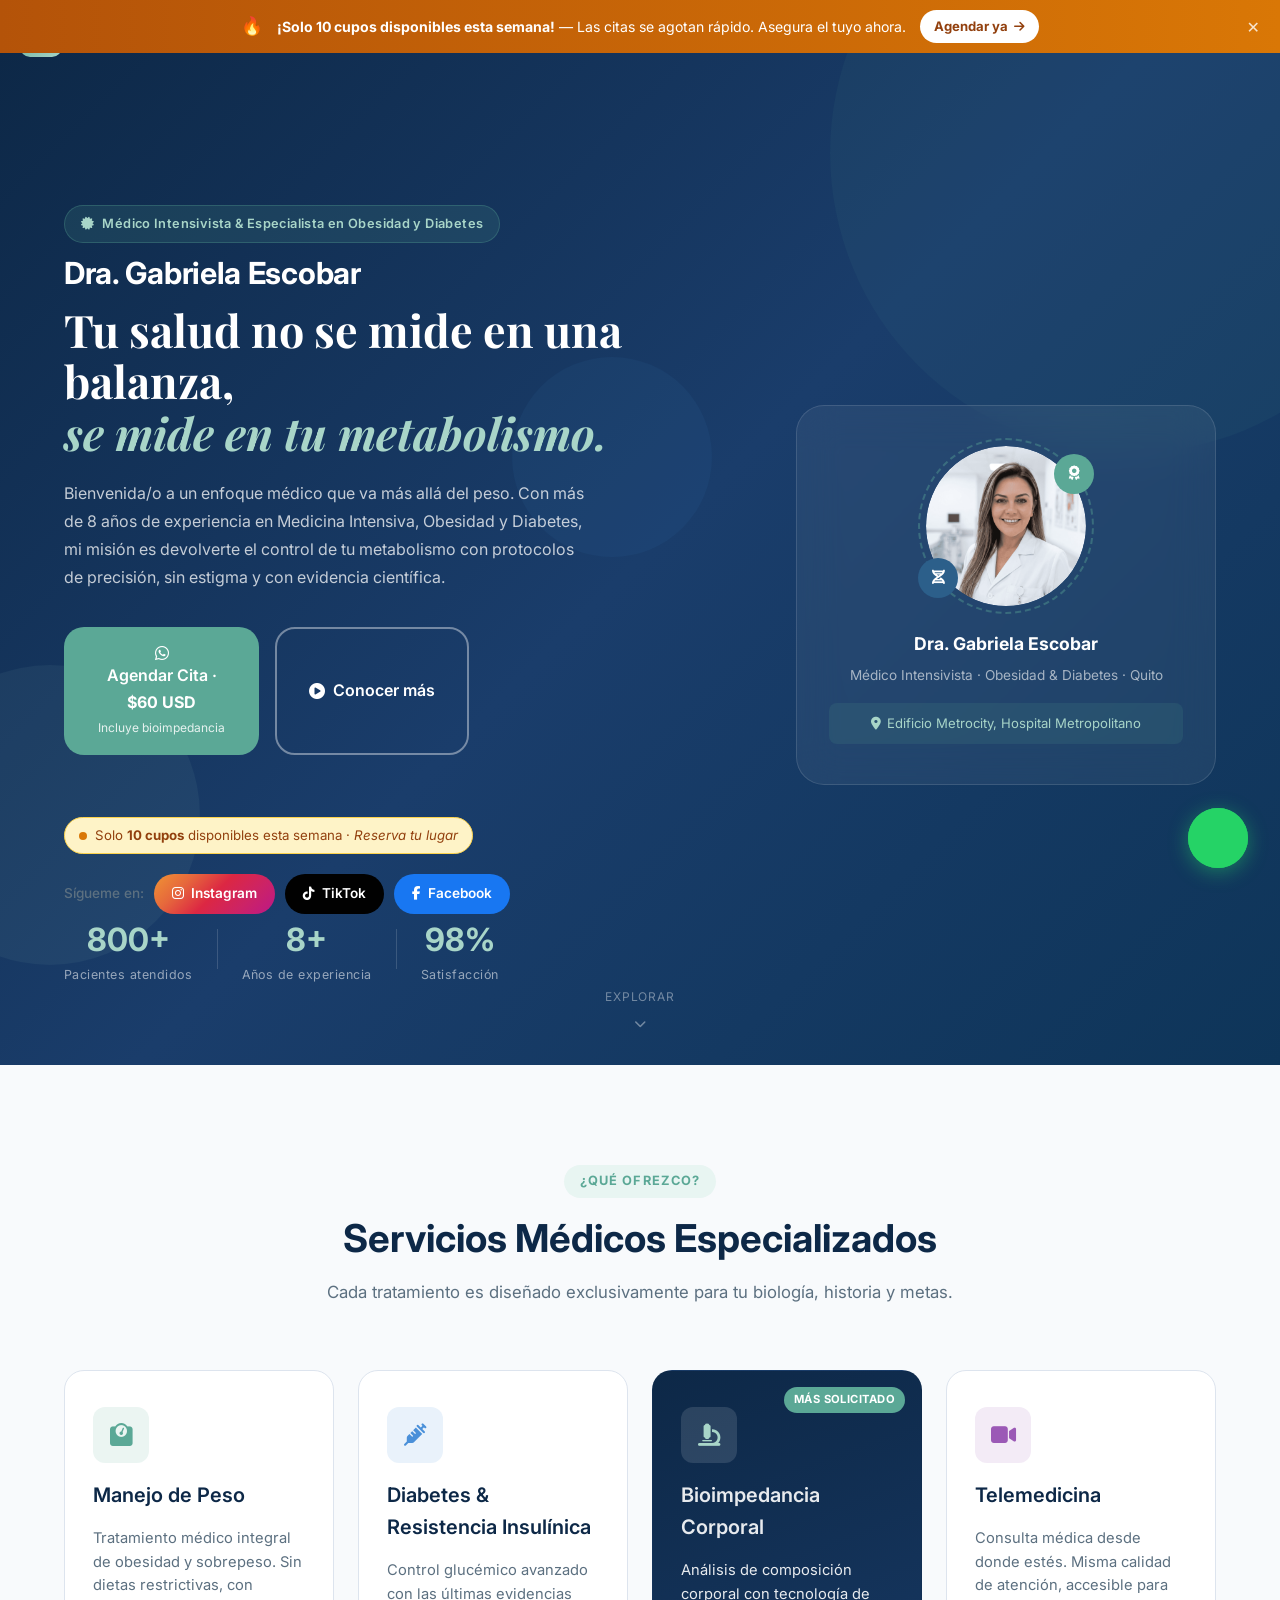
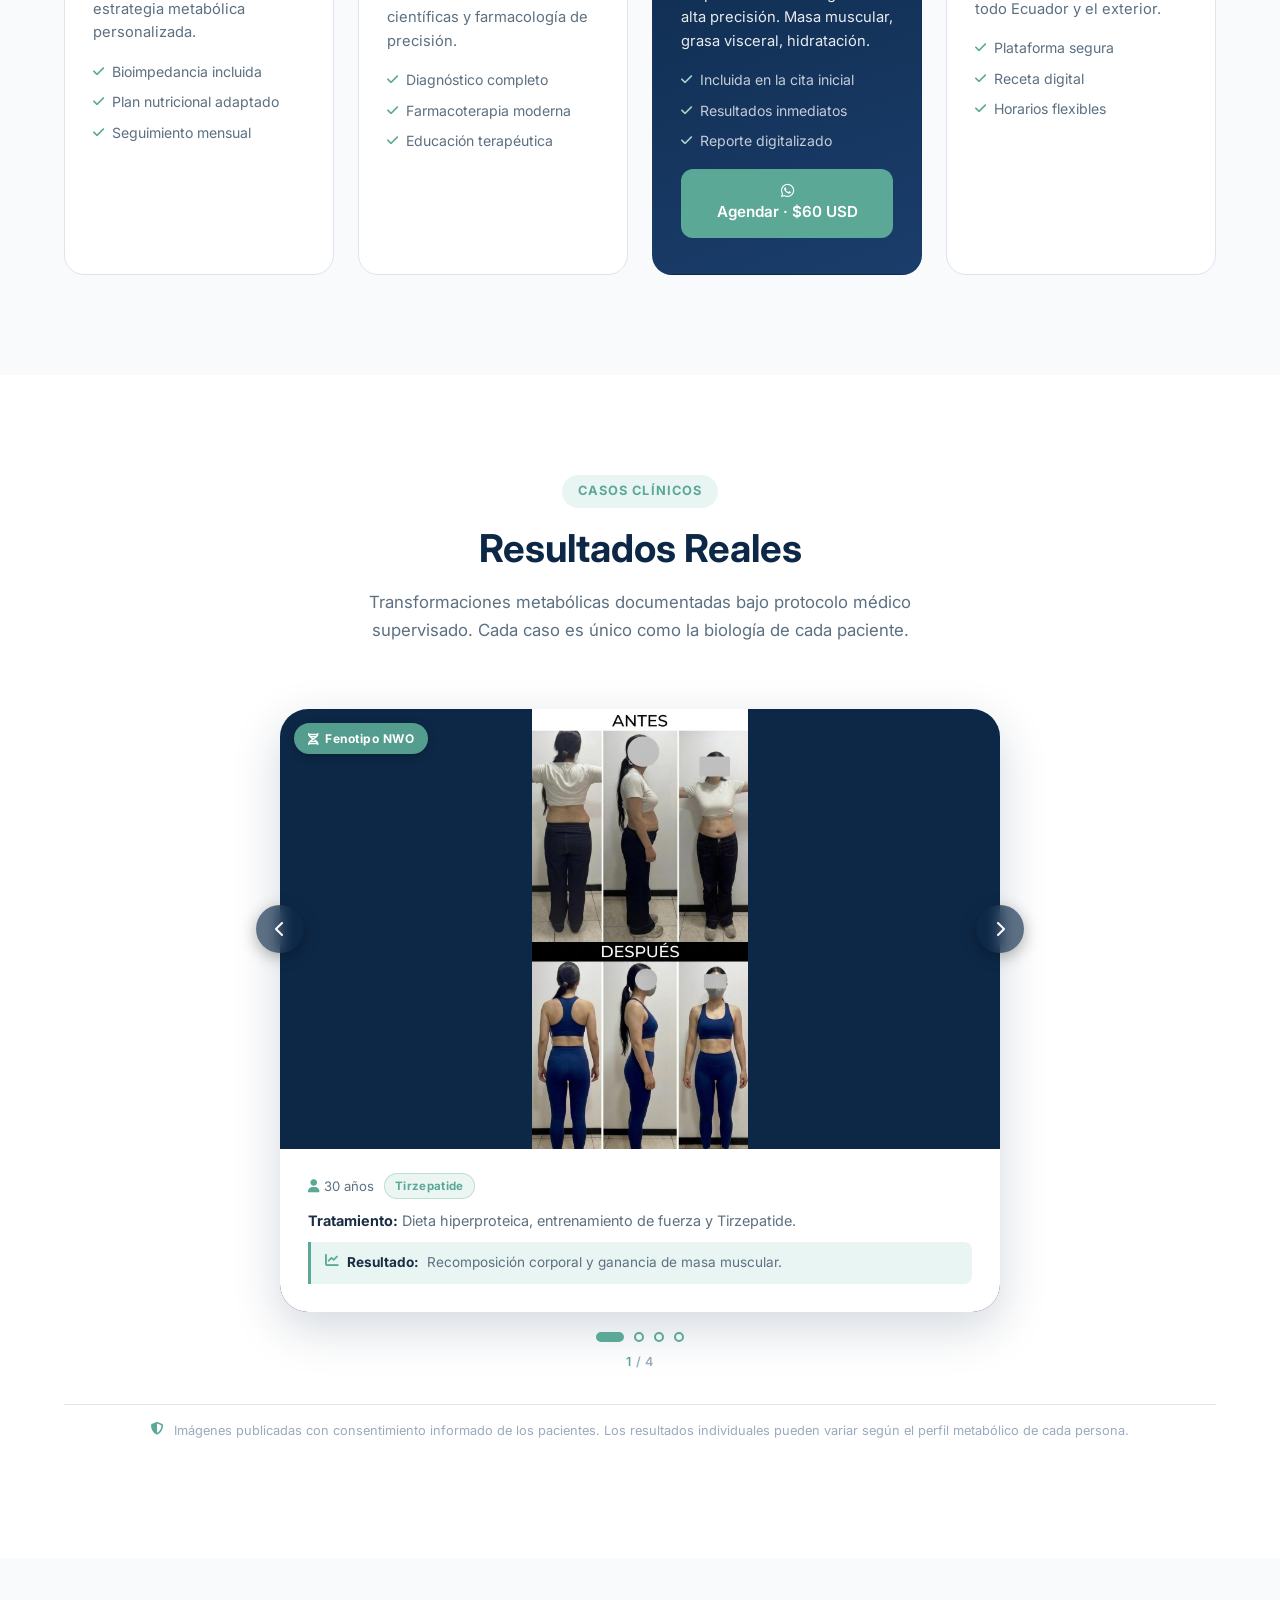
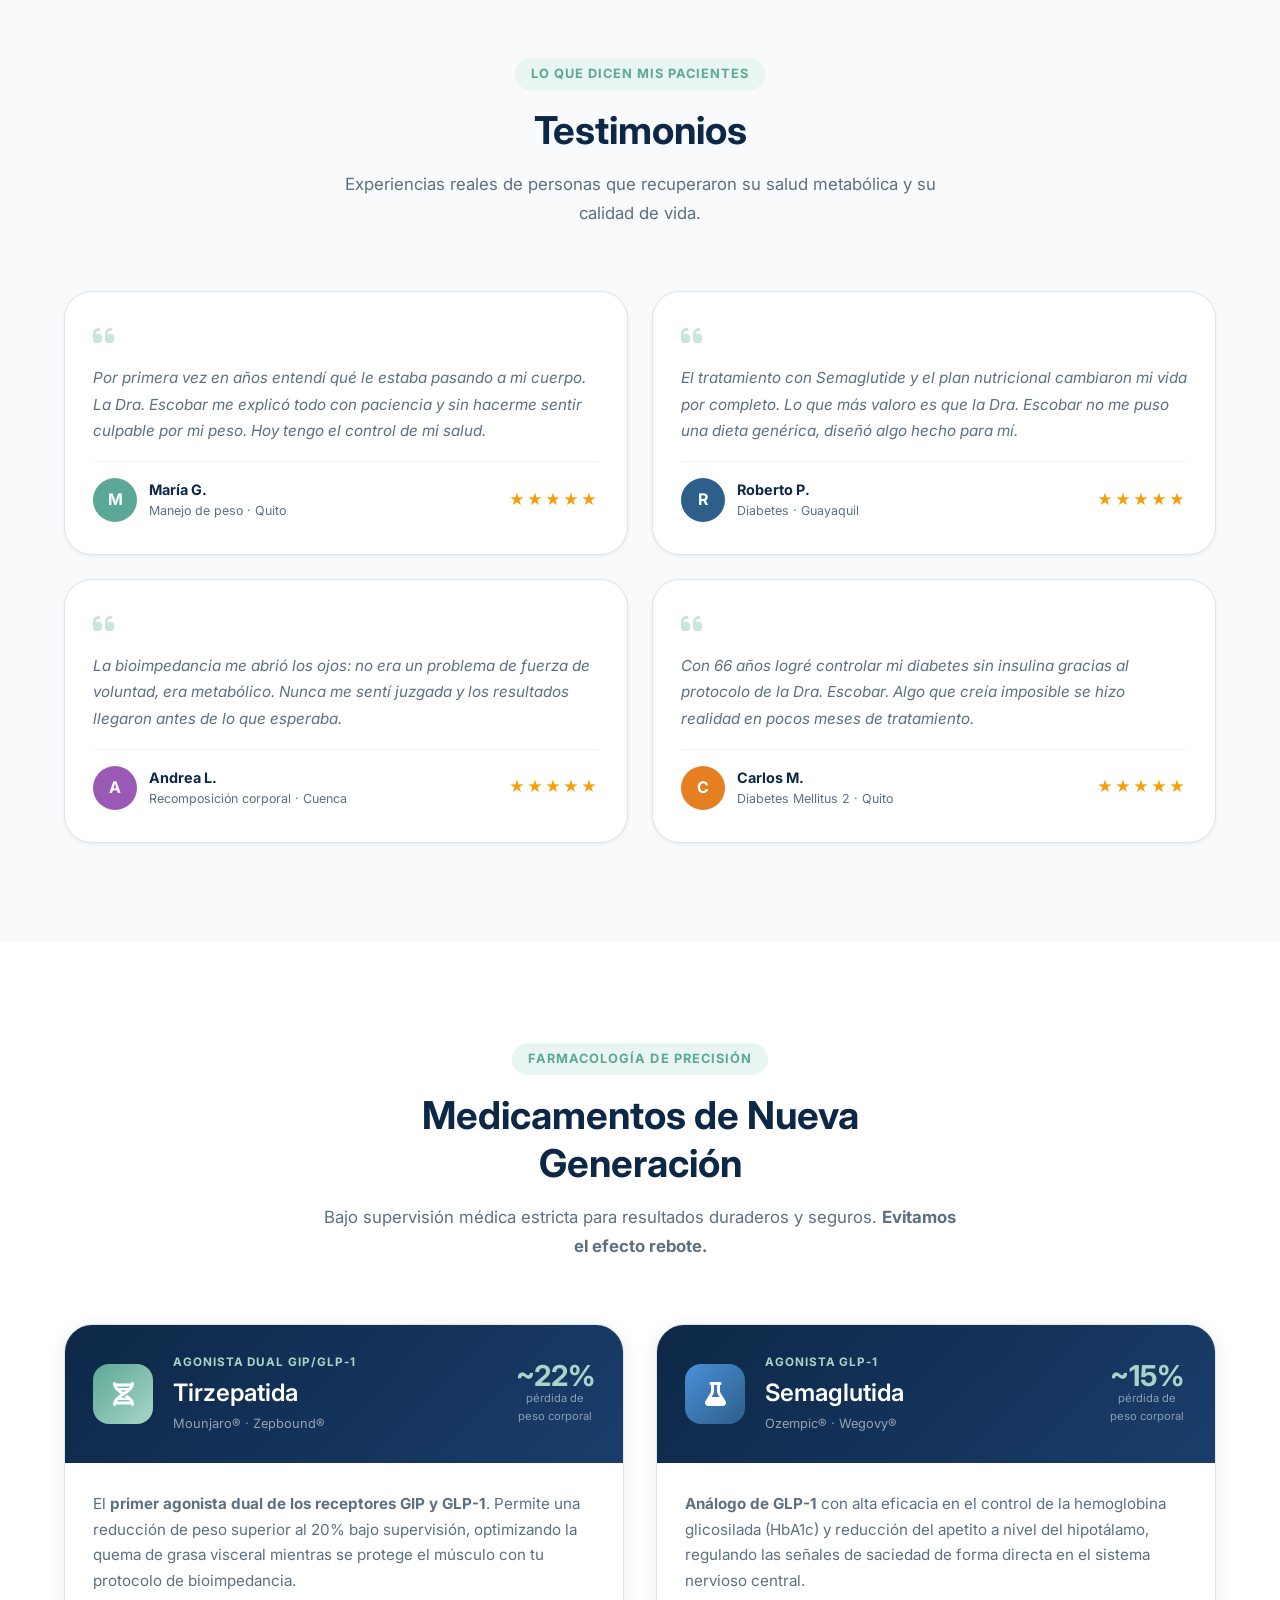
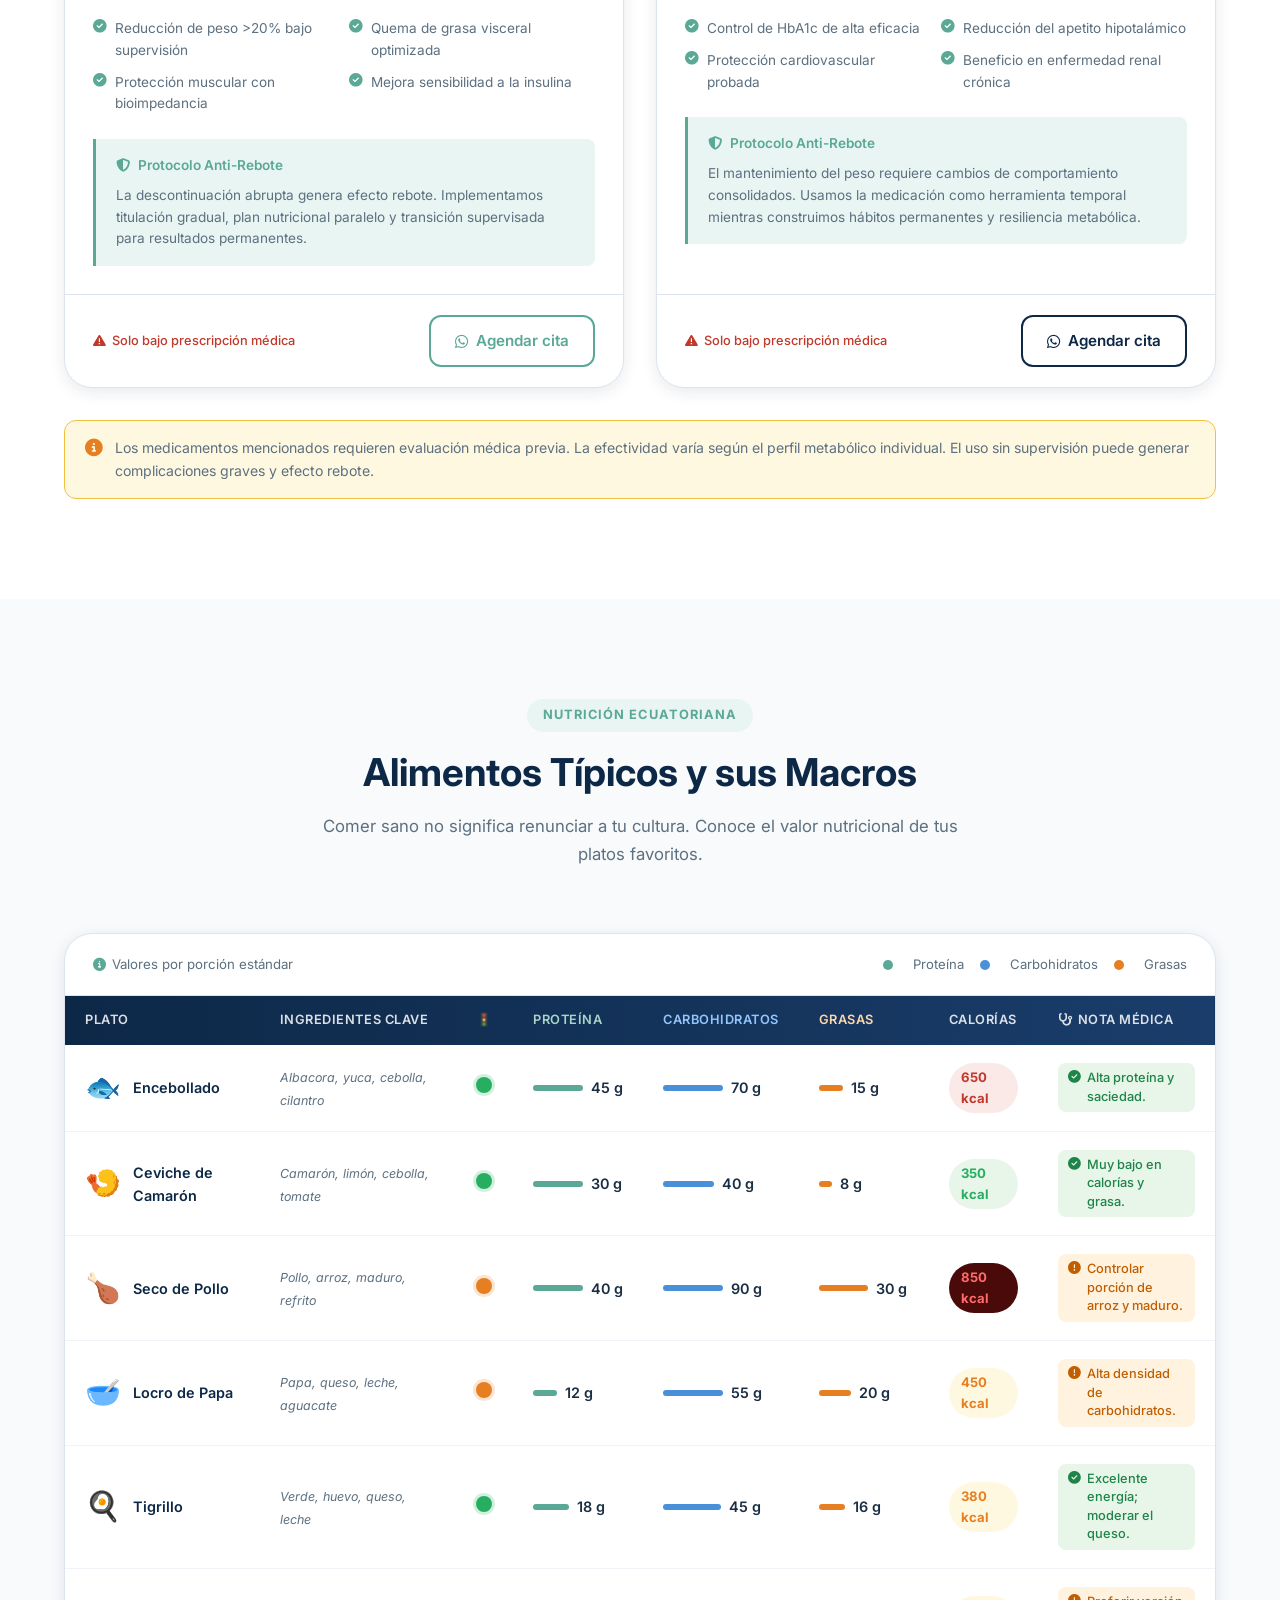
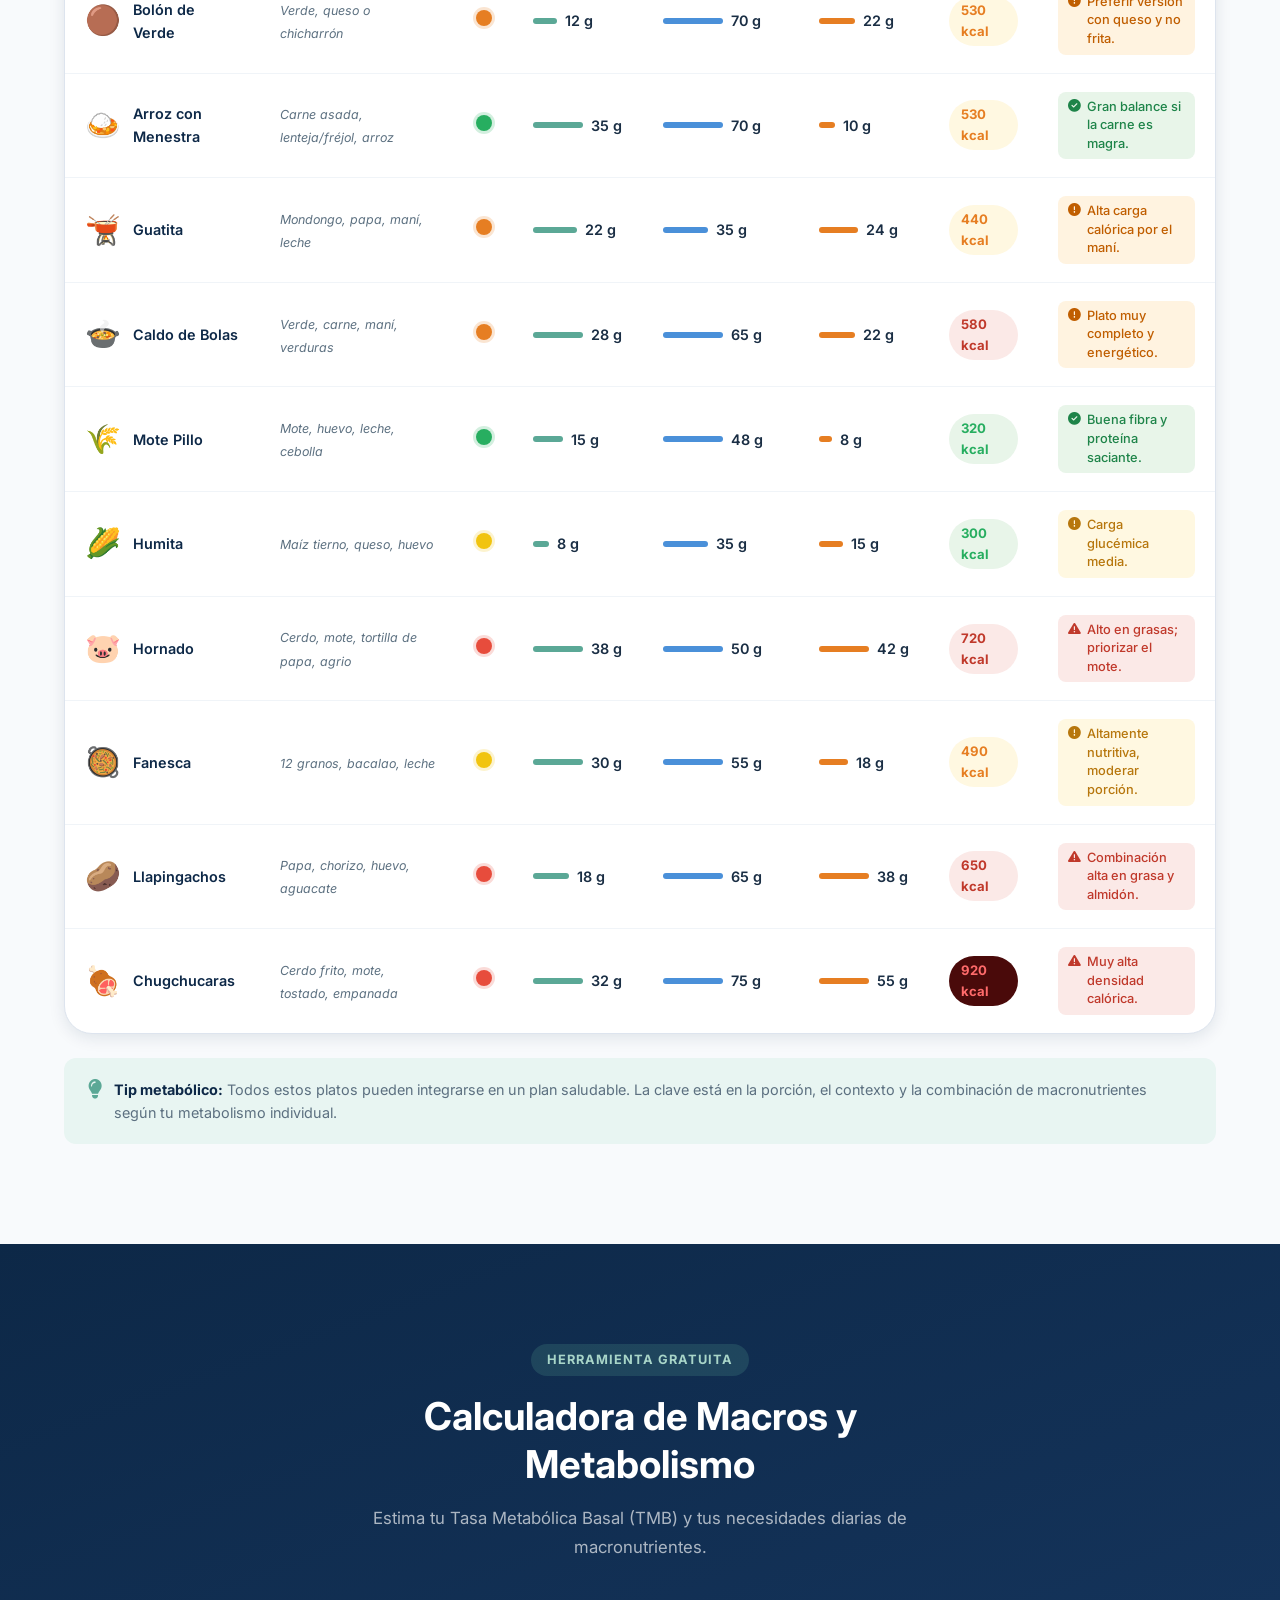
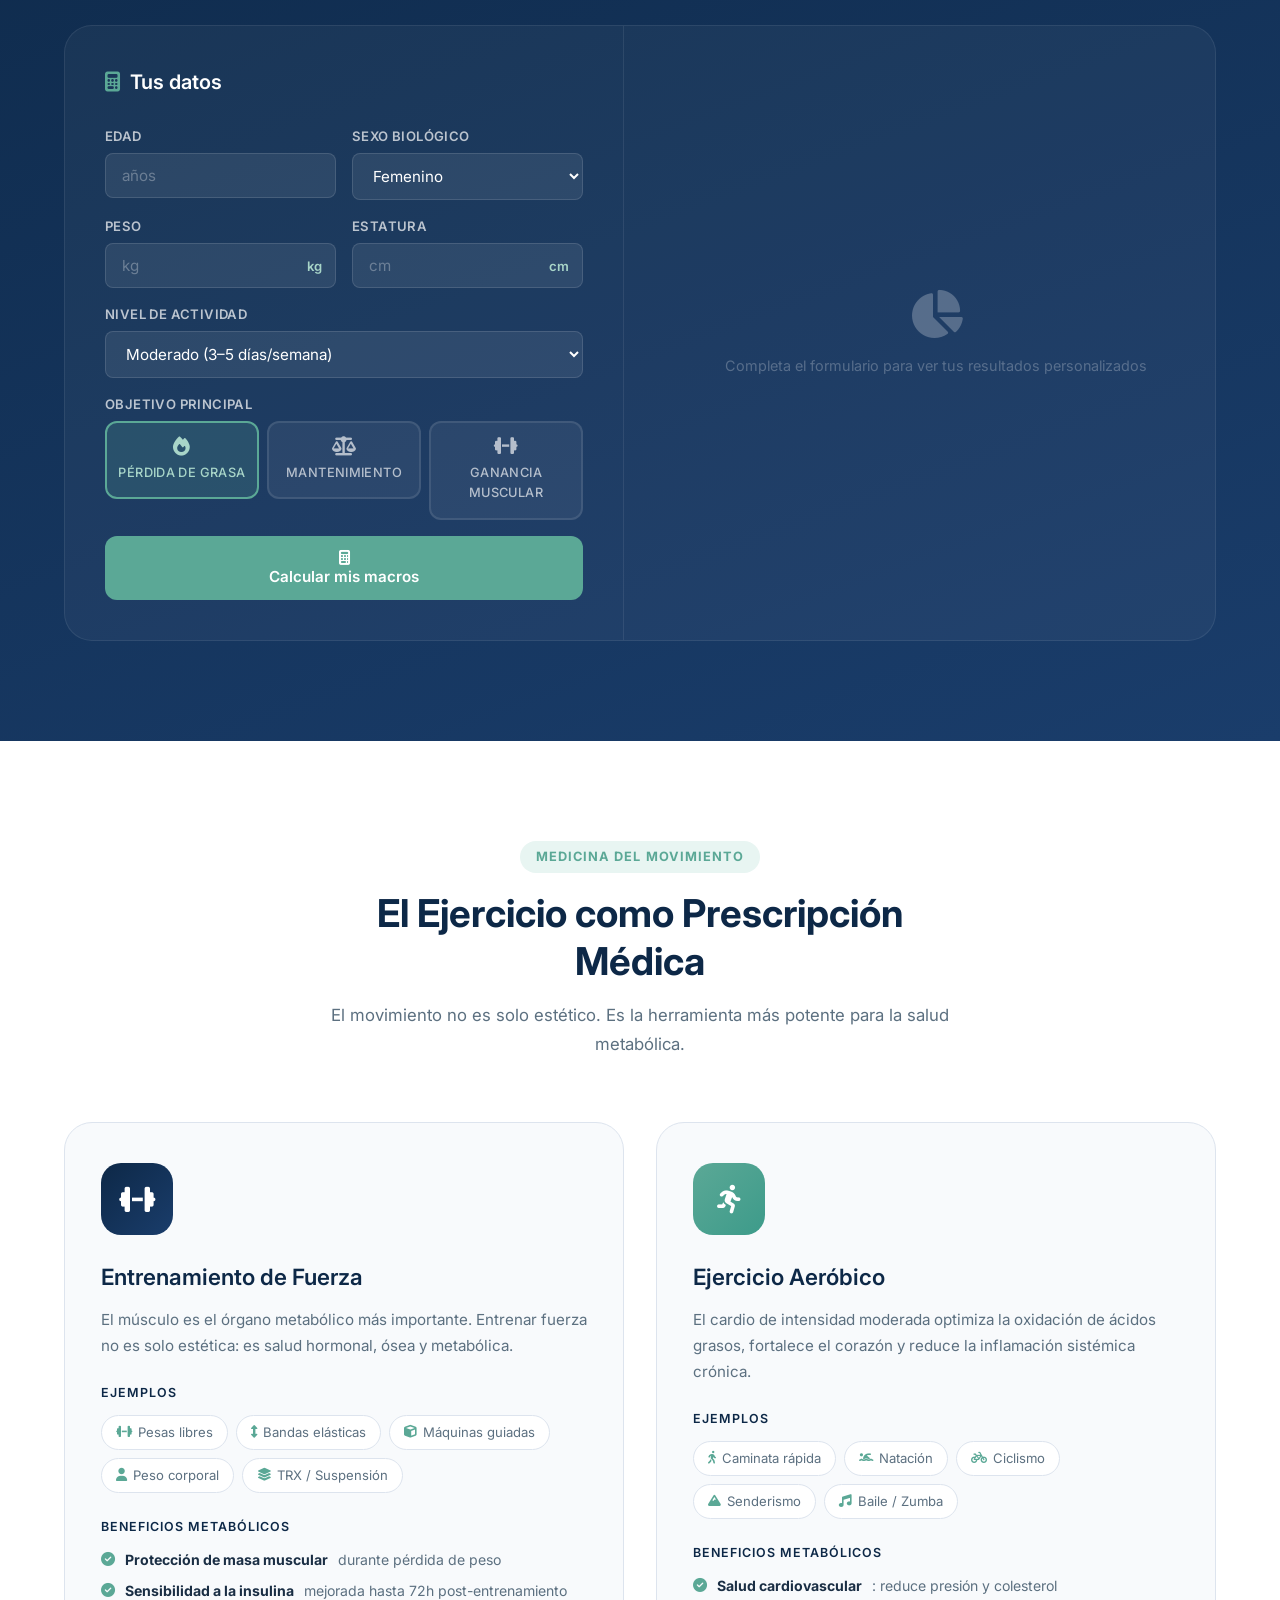
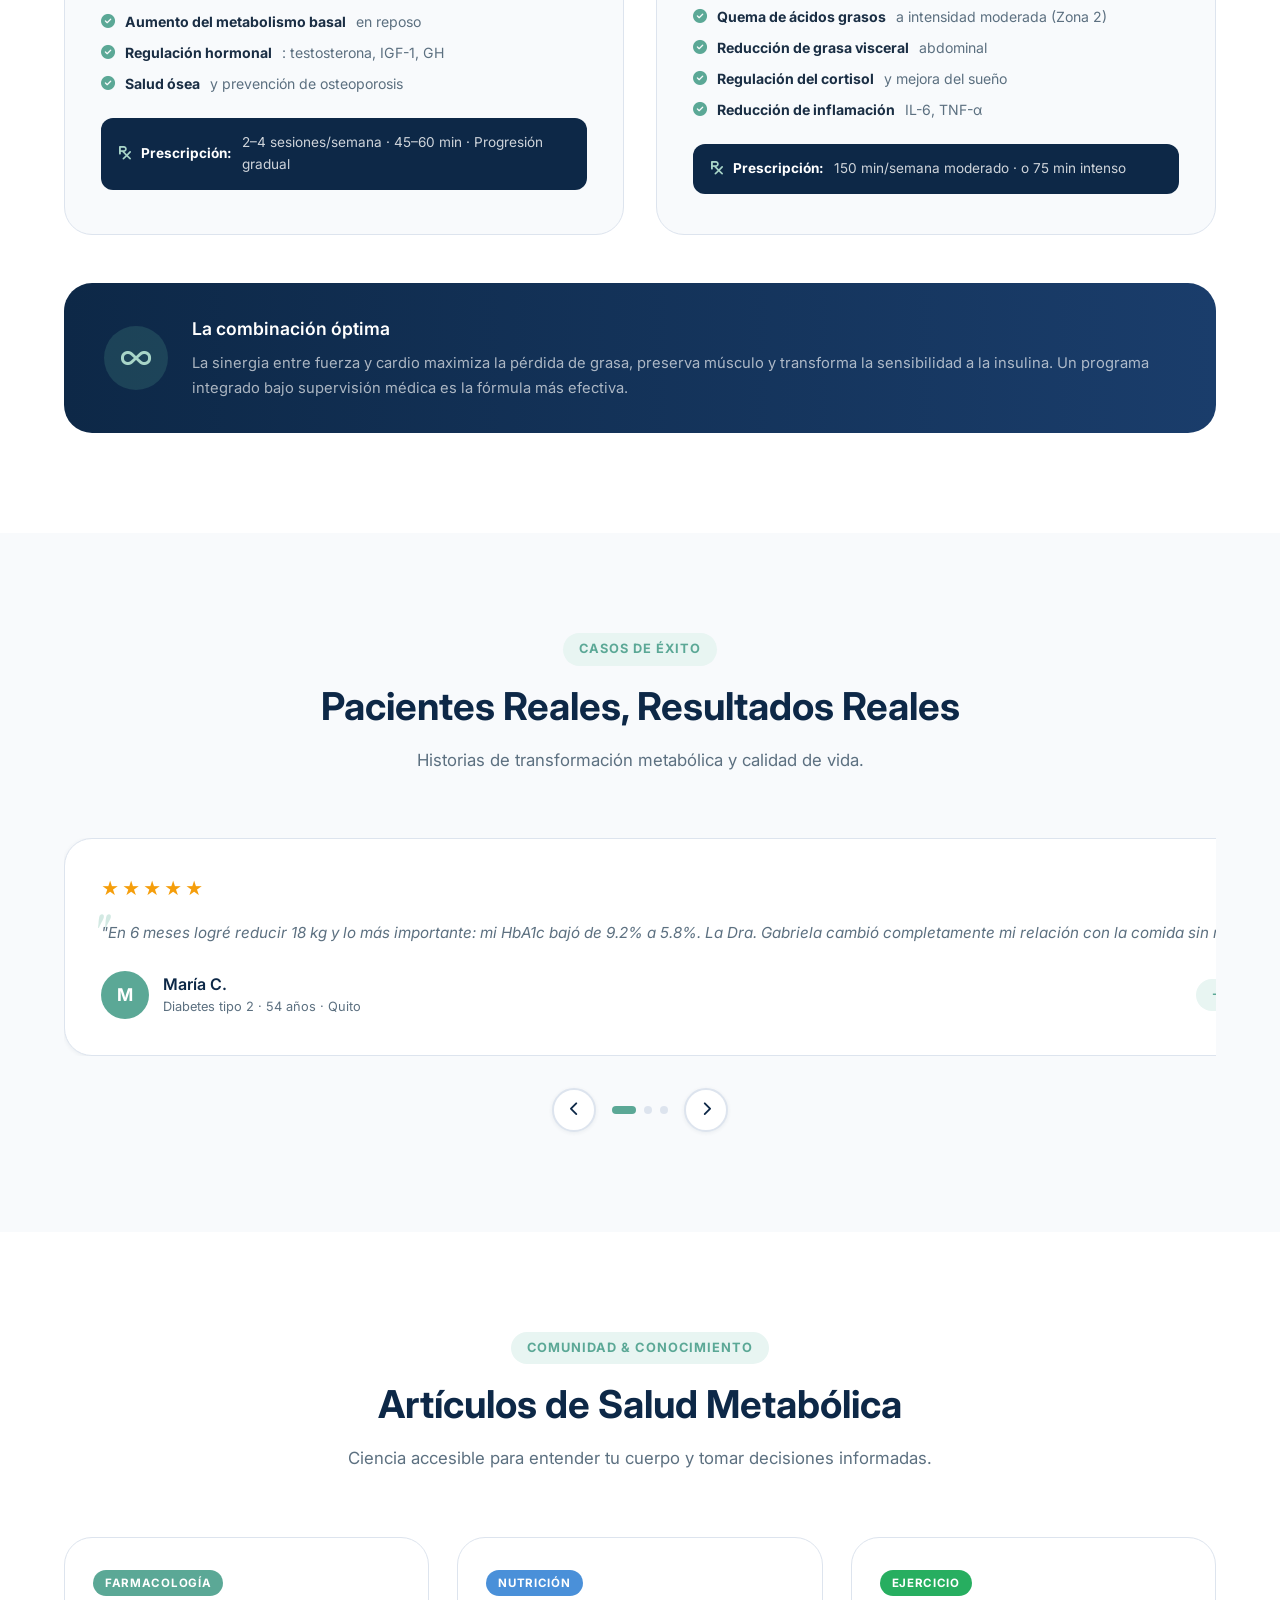
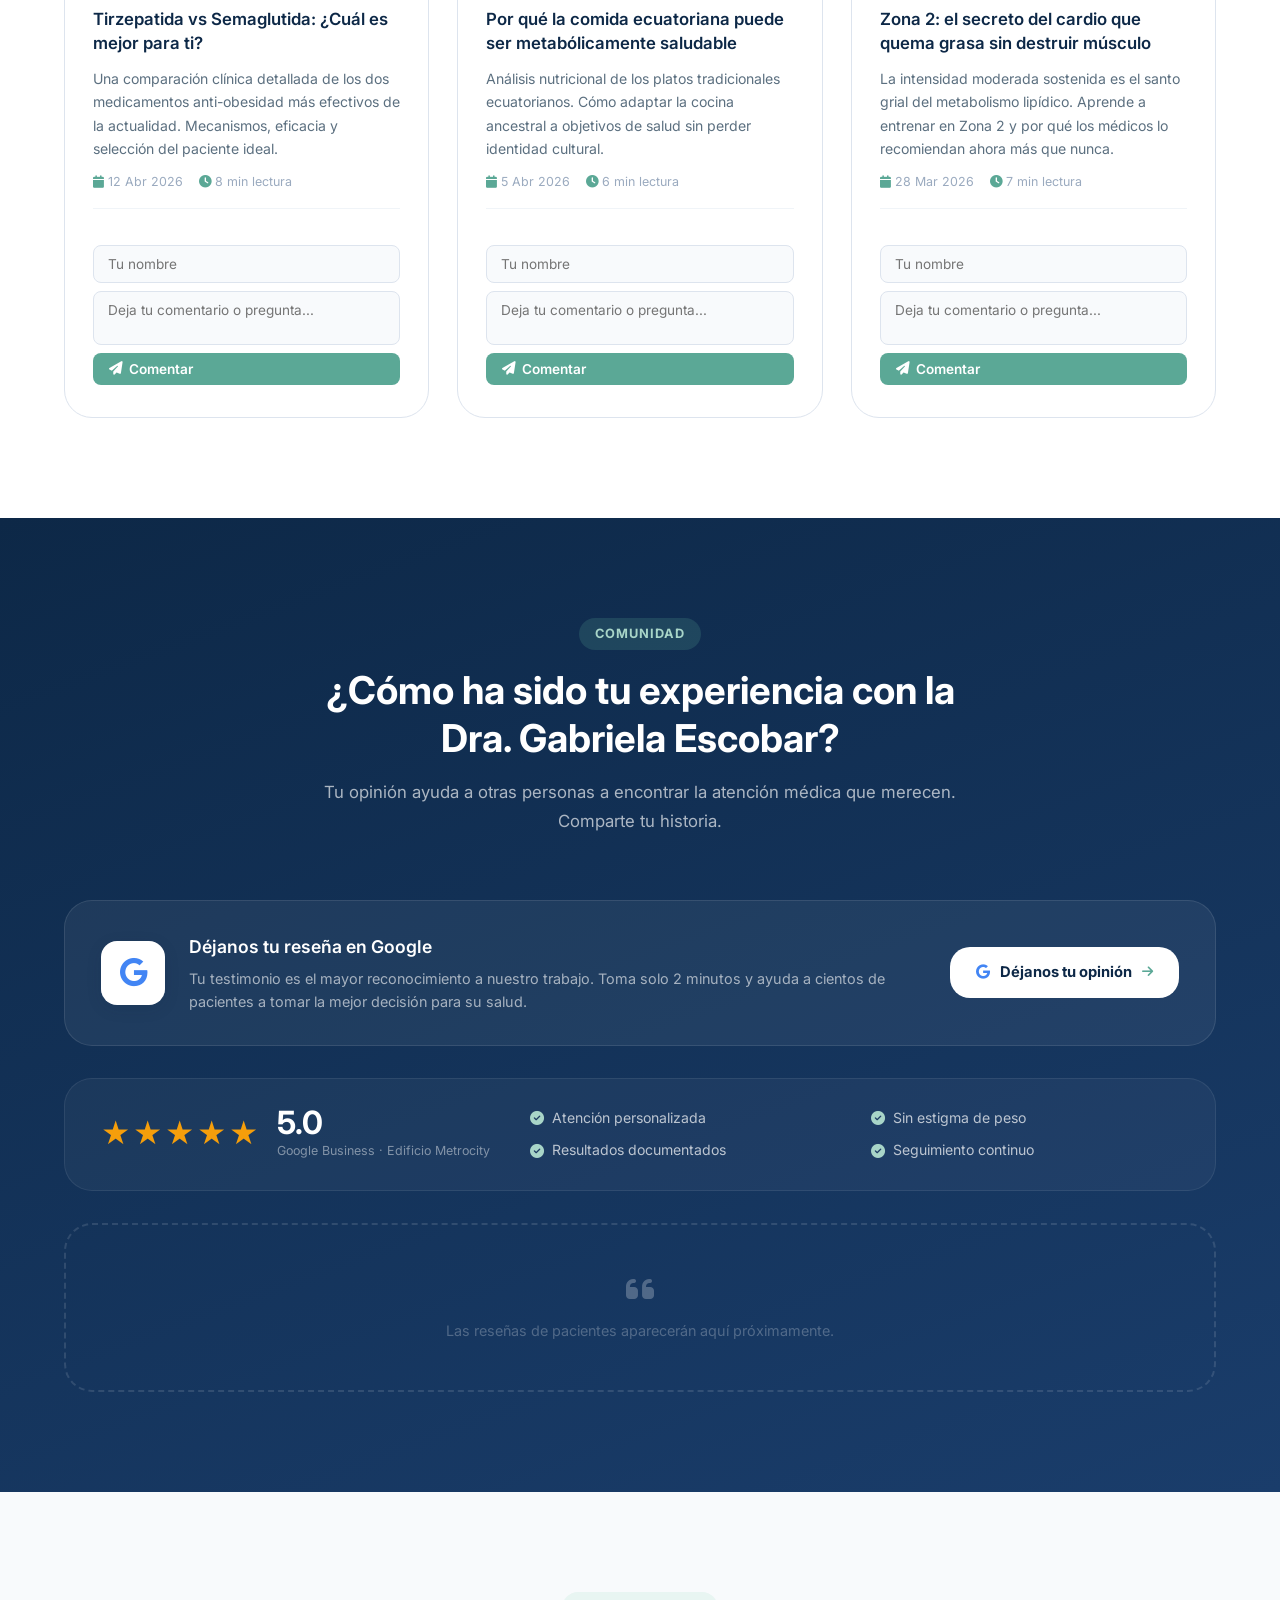
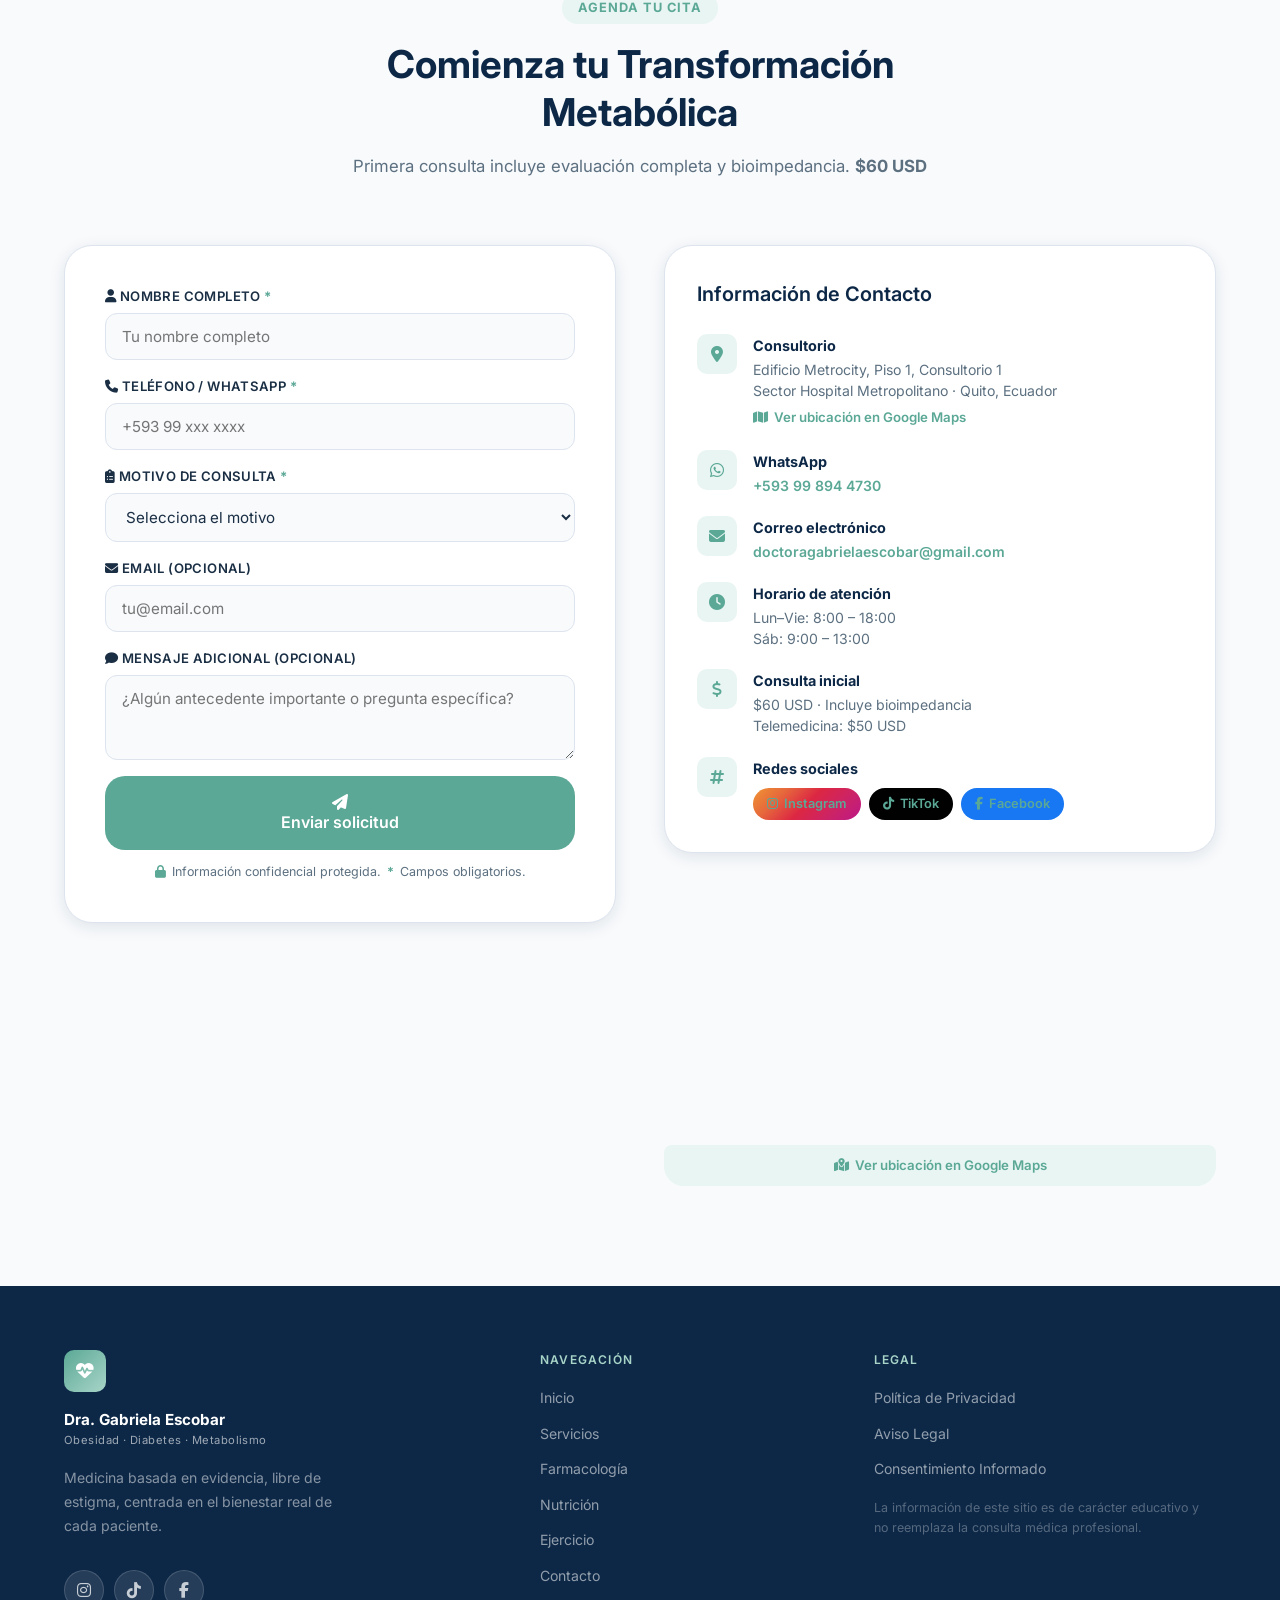
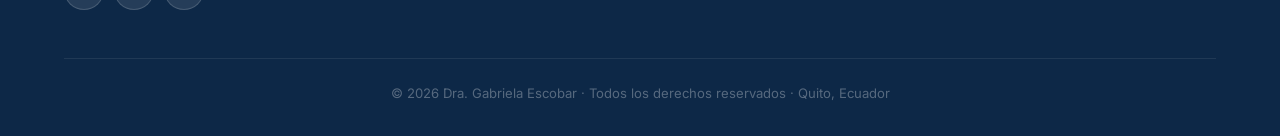
==== commit 7e1a5e69: "Agregar barra de escasez con cupos limitados por semana - Barra superior animada con shimmer dorado:" ====
--- a/index.html
+++ b/index.html
@@ -10,6 +10,16 @@
   <link rel="stylesheet" href="styles.css" />
 </head>
 <body>
+
+<!-- ═══════════════ BARRA DE ESCASEZ ═══════════════ -->
+<div class="scarcity-bar" id="scarcityBar">
+  <div class="scarcity-bar-inner">
+    <span class="scarcity-icon">🔥</span>
+    <span class="scarcity-text"><strong>¡Solo 10 cupos disponibles esta semana!</strong> — Las citas se agotan rápido. Asegura el tuyo ahora.</span>
+    <a href="https://wa.me/593998944730?text=Hola,%20Dra.%20Escobar.%20Me%20gustaría%20agendar%20una%20cita%20médica." class="scarcity-cta-btn" target="_blank" rel="noopener">Agendar ya <i class="fas fa-arrow-right"></i></a>
+    <button class="scarcity-close" onclick="this.parentElement.parentElement.style.display='none'" aria-label="Cerrar">✕</button>
+  </div>
+</div>
 
 <!-- ═══════════════ NAVBAR ═══════════════ -->
 <nav id="navbar">
@@ -67,6 +77,10 @@
           <i class="fas fa-play-circle"></i> Conocer más
         </a>
       </div>
+      <div class="scarcity-badge">
+        <span class="scarcity-dot"></span>
+        <span>Solo <strong>10 cupos</strong> disponibles esta semana · <em>Reserva tu lugar</em></span>
+      </div>
       <div class="hero-social">
         <span class="social-label">Sígueme en:</span>
         <a href="https://www.instagram.com/dra.gabriela.escobar?igsh=MXA1c2c0eDRmMWlibA%3D%3D&utm_source=qr" class="social-btn social-instagram" target="_blank" rel="noopener" aria-label="Instagram">
--- a/styles.css
+++ b/styles.css
@@ -40,6 +40,108 @@
 
   --nav-h:       72px;
   --transition:  .3s cubic-bezier(.4,0,.2,1);
+}
+
+/* ════════════════════════════════════════════
+   BARRA DE ESCASEZ
+════════════════════════════════════════════ */
+.scarcity-bar {
+  background: linear-gradient(90deg, #B45309, #D97706, #B45309);
+  background-size: 200% 100%;
+  animation: scarcity-shimmer 3s ease infinite;
+  color: white;
+  padding: 10px 16px;
+  text-align: center;
+  position: relative;
+  z-index: 1100;
+}
+@keyframes scarcity-shimmer {
+  0%   { background-position: 0% 50%; }
+  50%  { background-position: 100% 50%; }
+  100% { background-position: 0% 50%; }
+}
+.scarcity-bar-inner {
+  display: flex;
+  align-items: center;
+  justify-content: center;
+  gap: 14px;
+  max-width: 1200px;
+  margin: 0 auto;
+  flex-wrap: wrap;
+}
+.scarcity-icon { font-size: 1.1rem; flex-shrink: 0; }
+.scarcity-text {
+  font-size: .88rem;
+  line-height: 1.4;
+}
+.scarcity-cta-btn {
+  display: inline-flex;
+  align-items: center;
+  gap: 6px;
+  background: white;
+  color: #92400E;
+  font-weight: 700;
+  font-size: .82rem;
+  padding: 6px 14px;
+  border-radius: 50px;
+  white-space: nowrap;
+  transition: var(--transition);
+  text-decoration: none;
+  flex-shrink: 0;
+}
+.scarcity-cta-btn:hover {
+  background: #FEF3C7;
+  transform: translateY(-1px);
+  box-shadow: 0 4px 12px rgba(0,0,0,.2);
+}
+.scarcity-cta-btn i { font-size: .75rem; }
+.scarcity-close {
+  position: absolute;
+  right: 12px;
+  top: 50%;
+  transform: translateY(-50%);
+  background: none;
+  border: none;
+  color: rgba(255,255,255,.8);
+  font-size: 1rem;
+  line-height: 1;
+  padding: 4px 8px;
+  cursor: pointer;
+  transition: var(--transition);
+}
+.scarcity-close:hover { color: white; }
+
+/* Badge de escasez en hero */
+.scarcity-badge {
+  display: inline-flex;
+  align-items: center;
+  gap: 8px;
+  background: #FEF3C7;
+  border: 1px solid #FCD34D;
+  color: #92400E;
+  font-size: .83rem;
+  padding: 7px 14px;
+  border-radius: 50px;
+  margin-top: 14px;
+}
+.scarcity-dot {
+  width: 8px;
+  height: 8px;
+  border-radius: 50%;
+  background: #D97706;
+  flex-shrink: 0;
+  animation: blink 1.2s ease-in-out infinite;
+}
+@keyframes blink {
+  0%, 100% { opacity: 1; }
+  50%       { opacity: .25; }
+}
+@media (max-width: 768px) {
+  .scarcity-bar-inner { gap: 8px; }
+  .scarcity-text { font-size: .8rem; }
+}
+@media (max-width: 1024px) {
+  .scarcity-badge { justify-content: center; }
 }
 
 /* ── Reset & Base ───────────────────────────── */
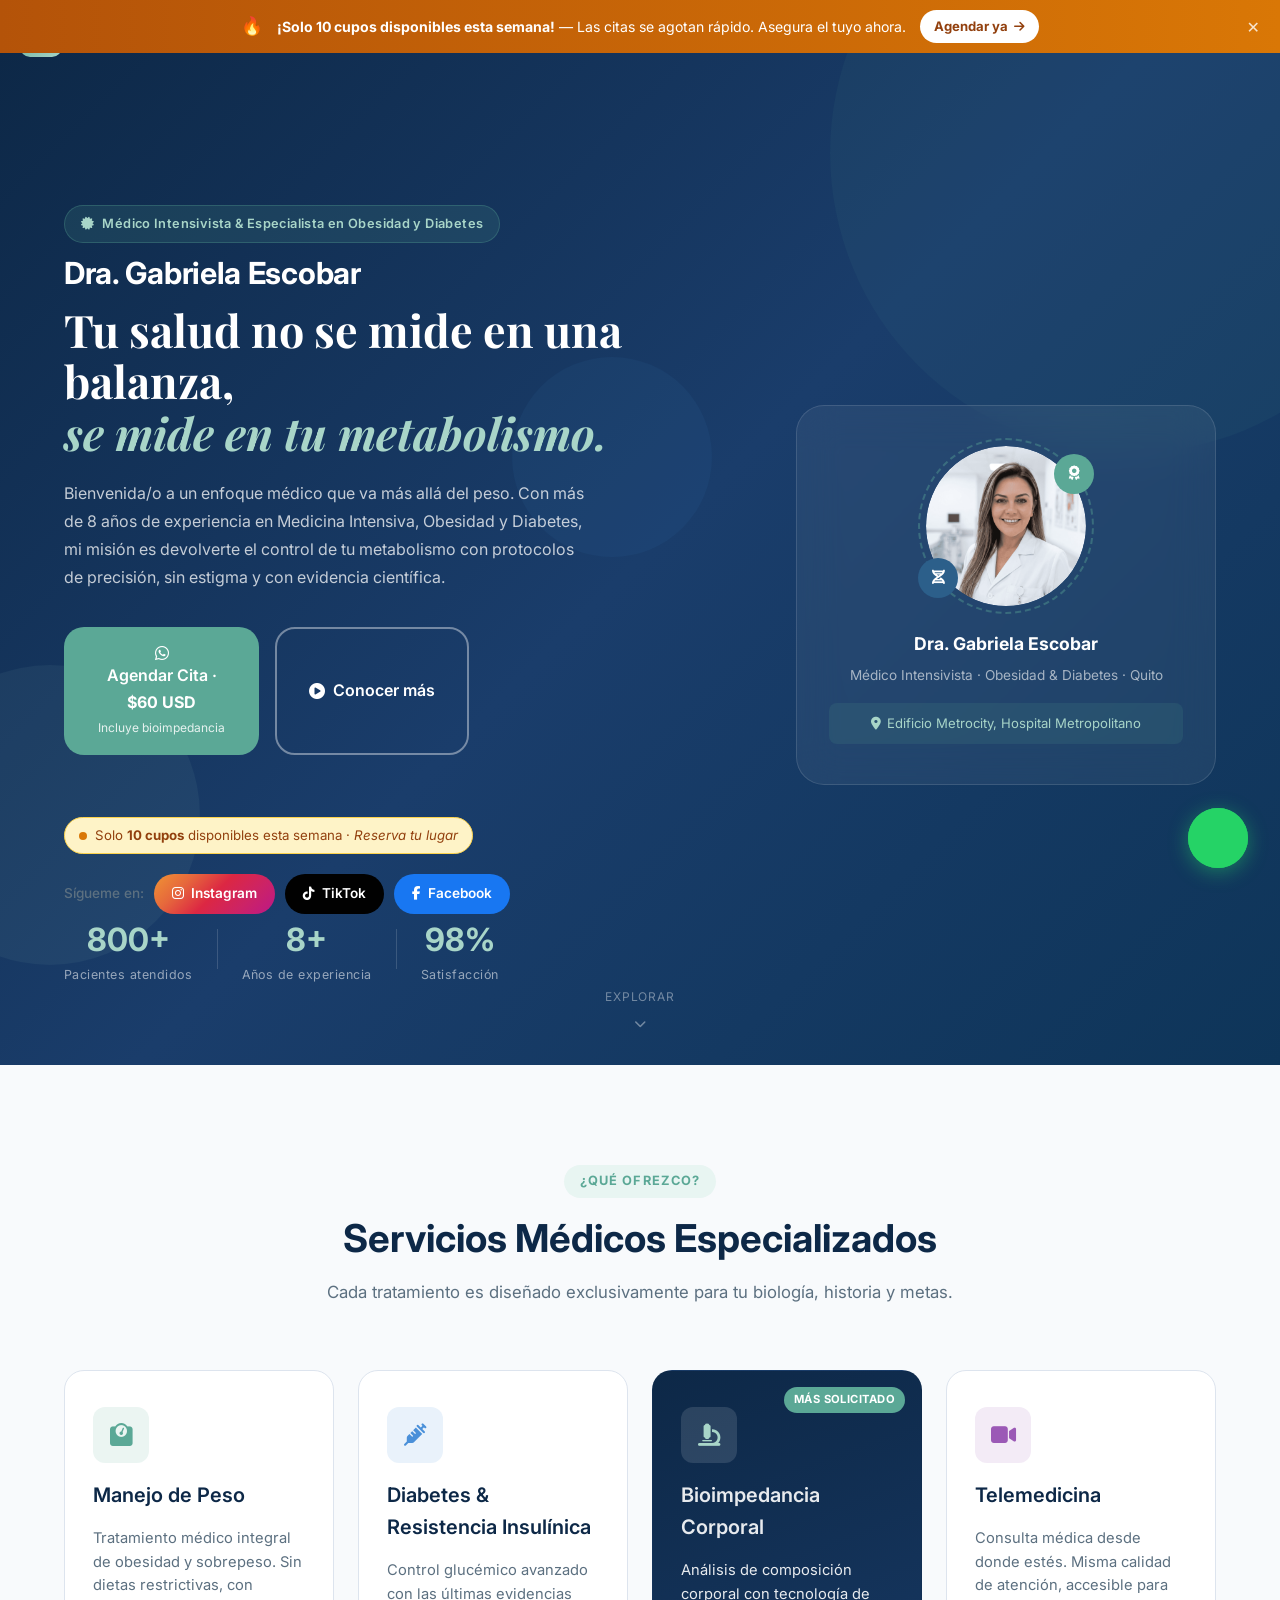
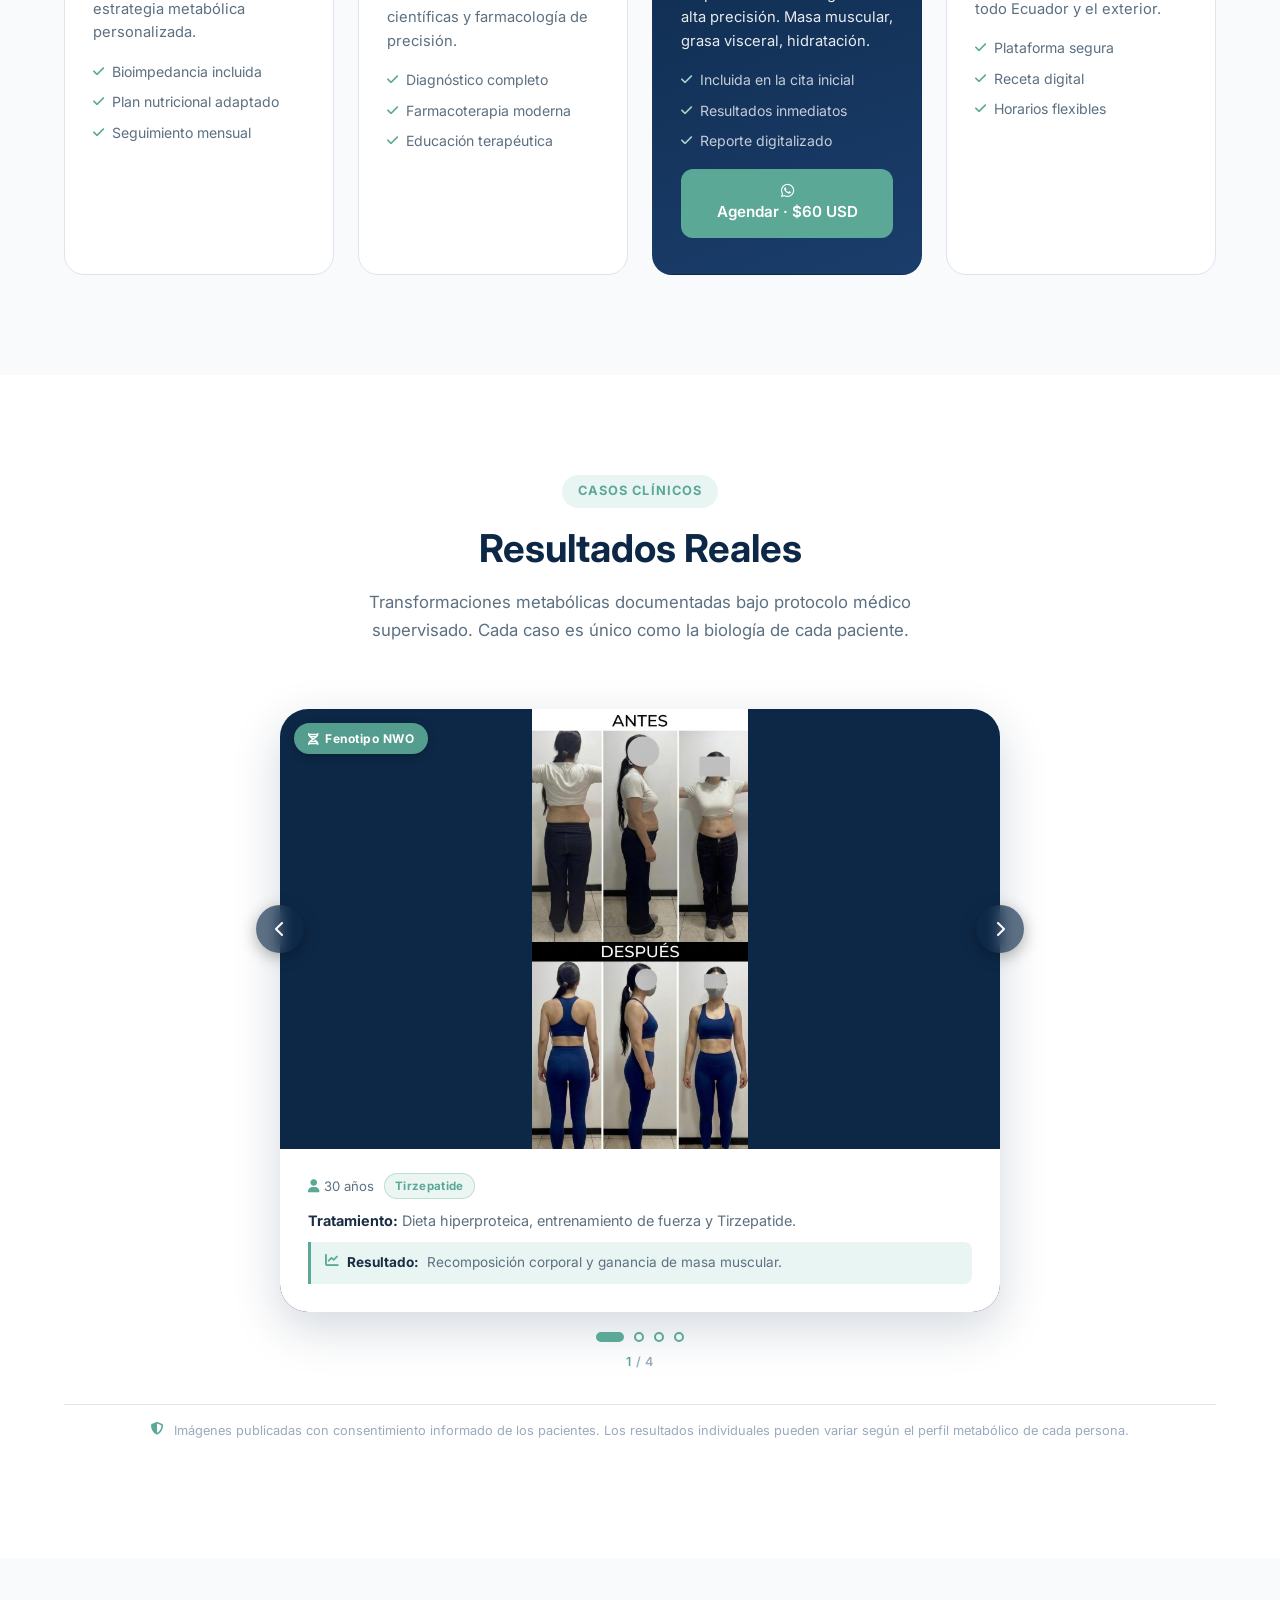
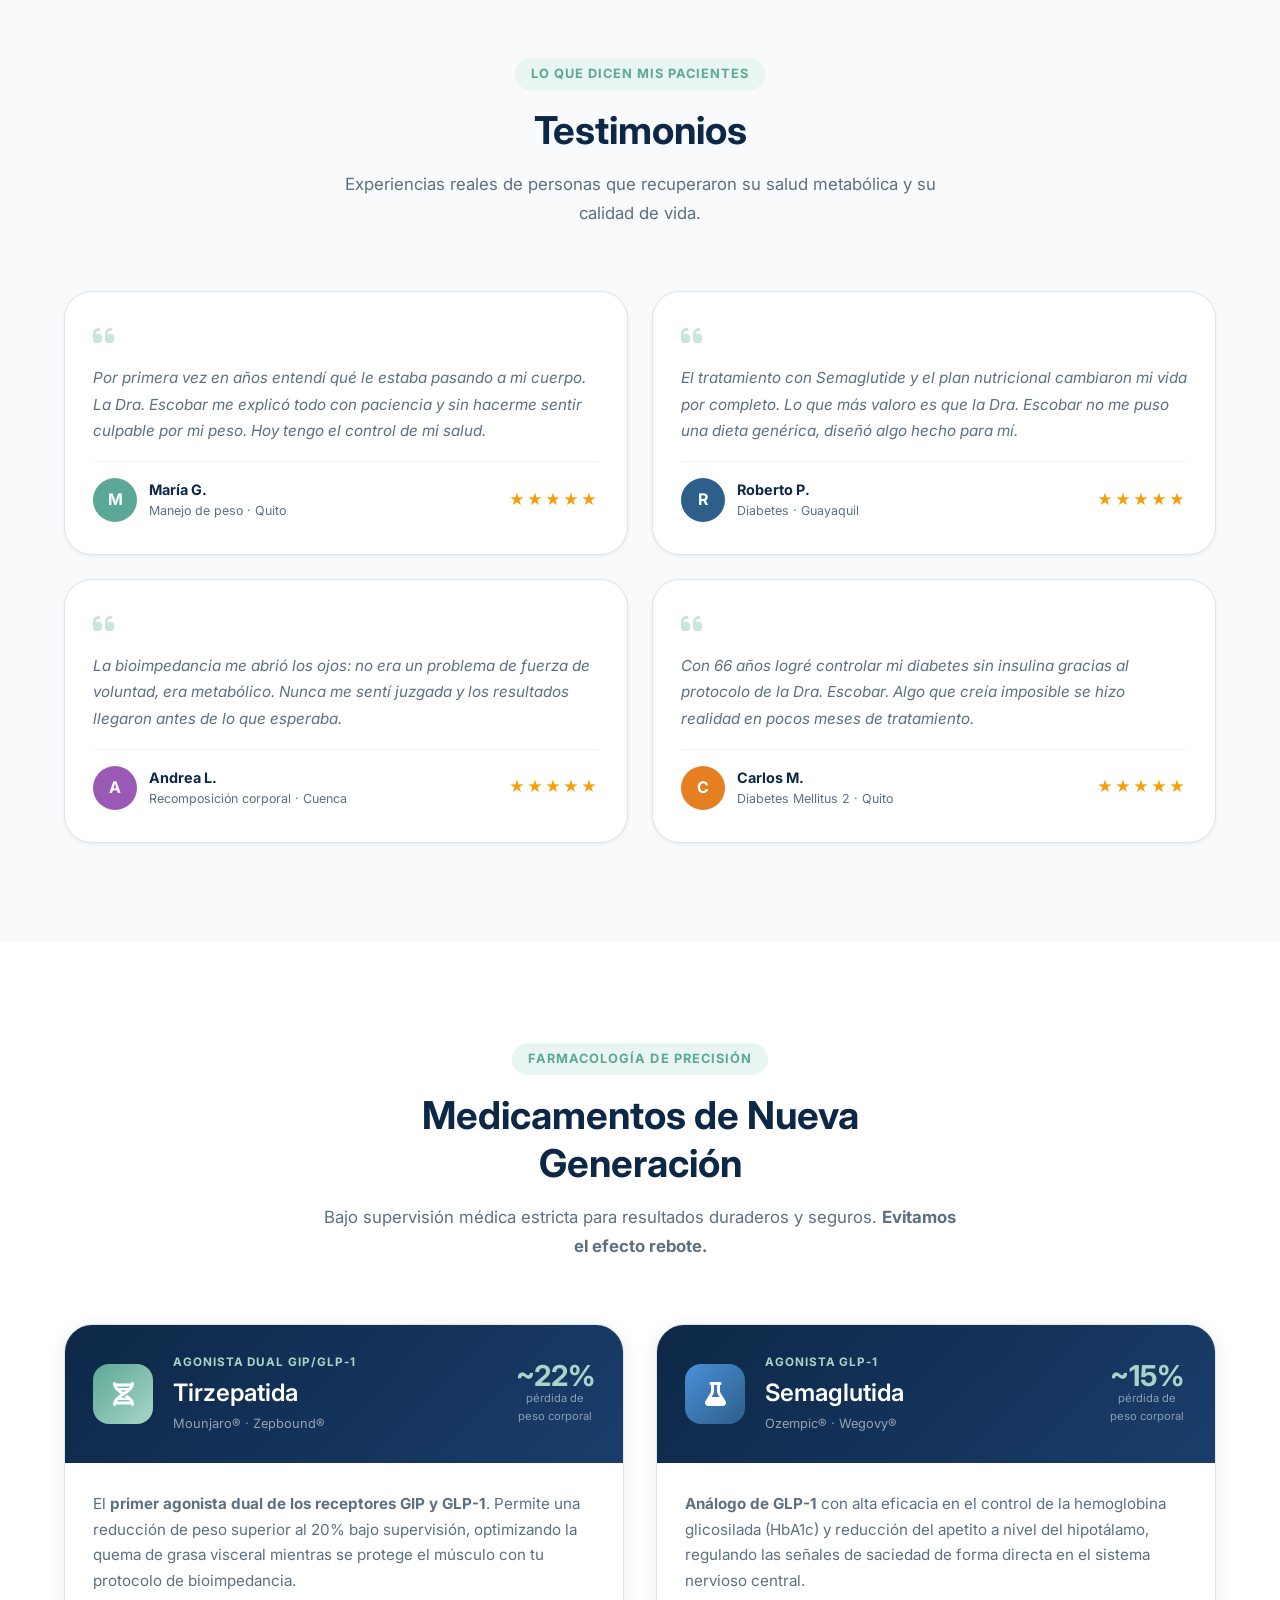
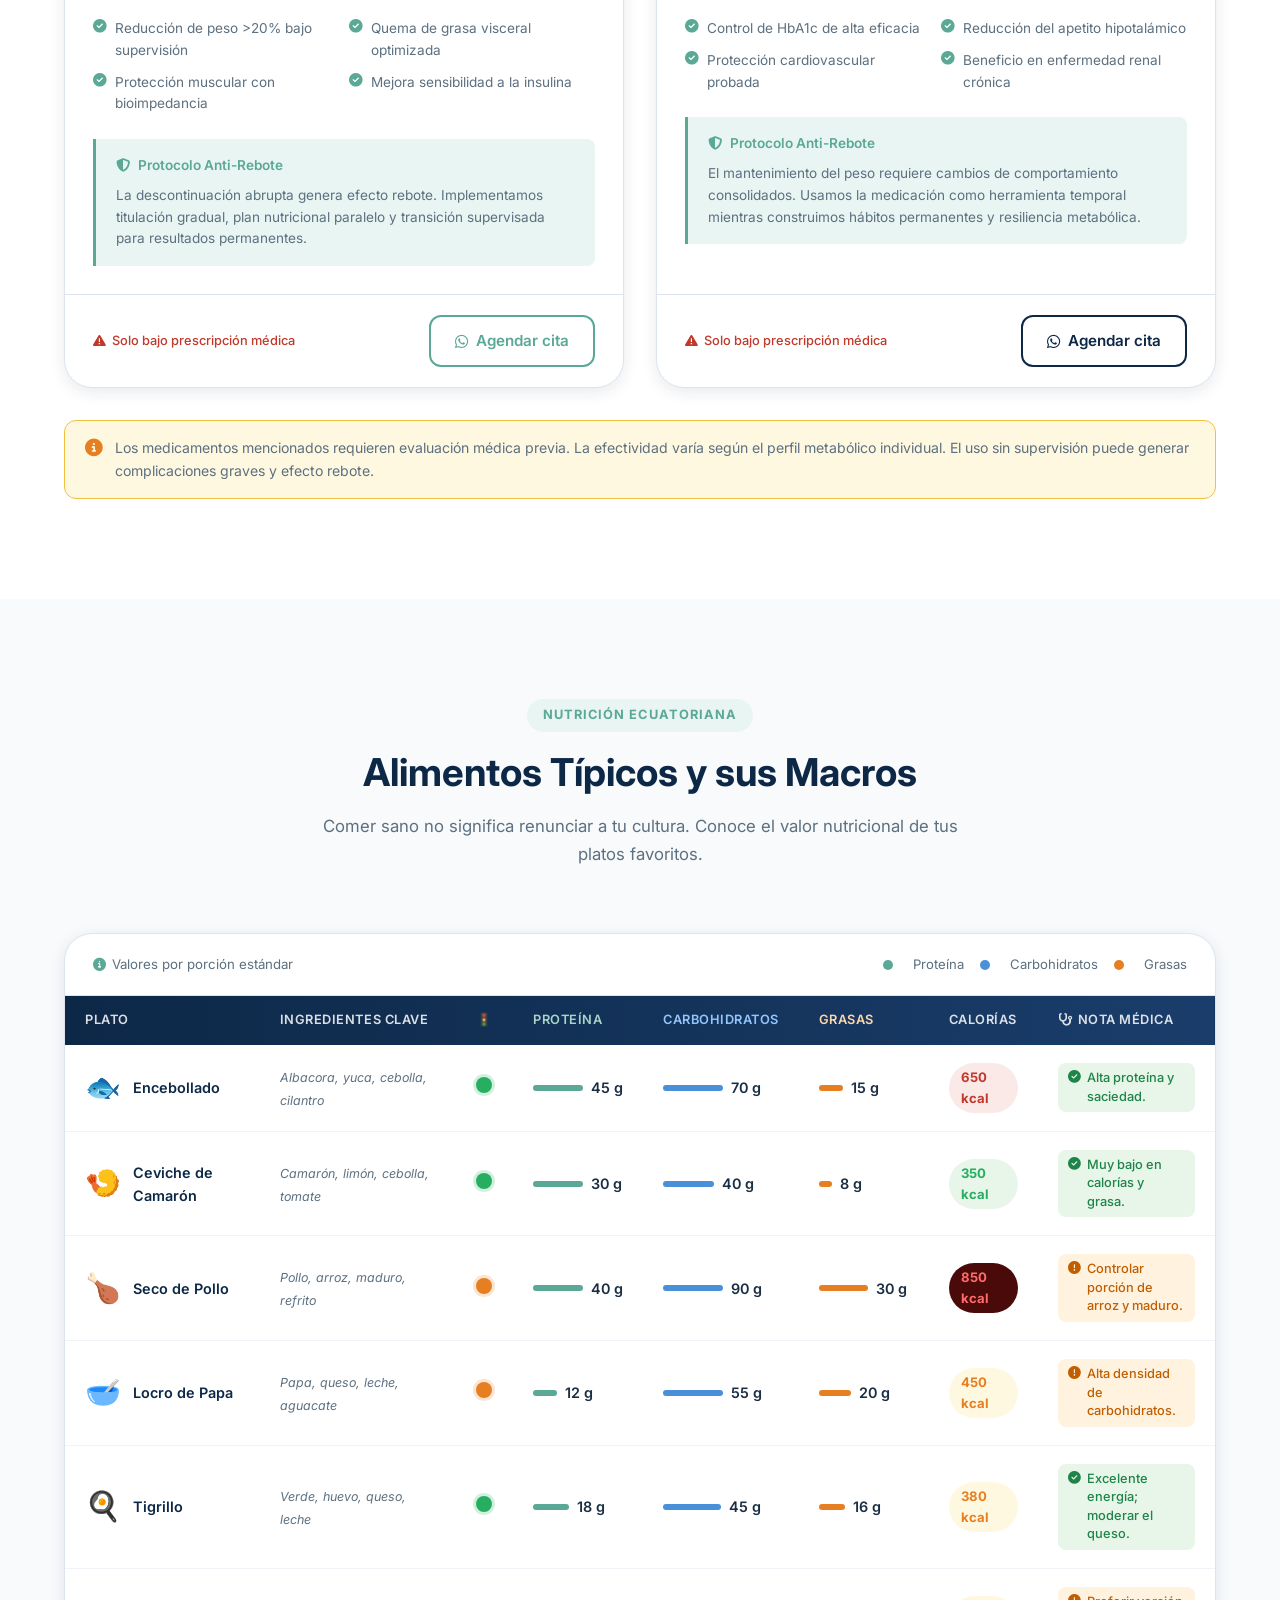
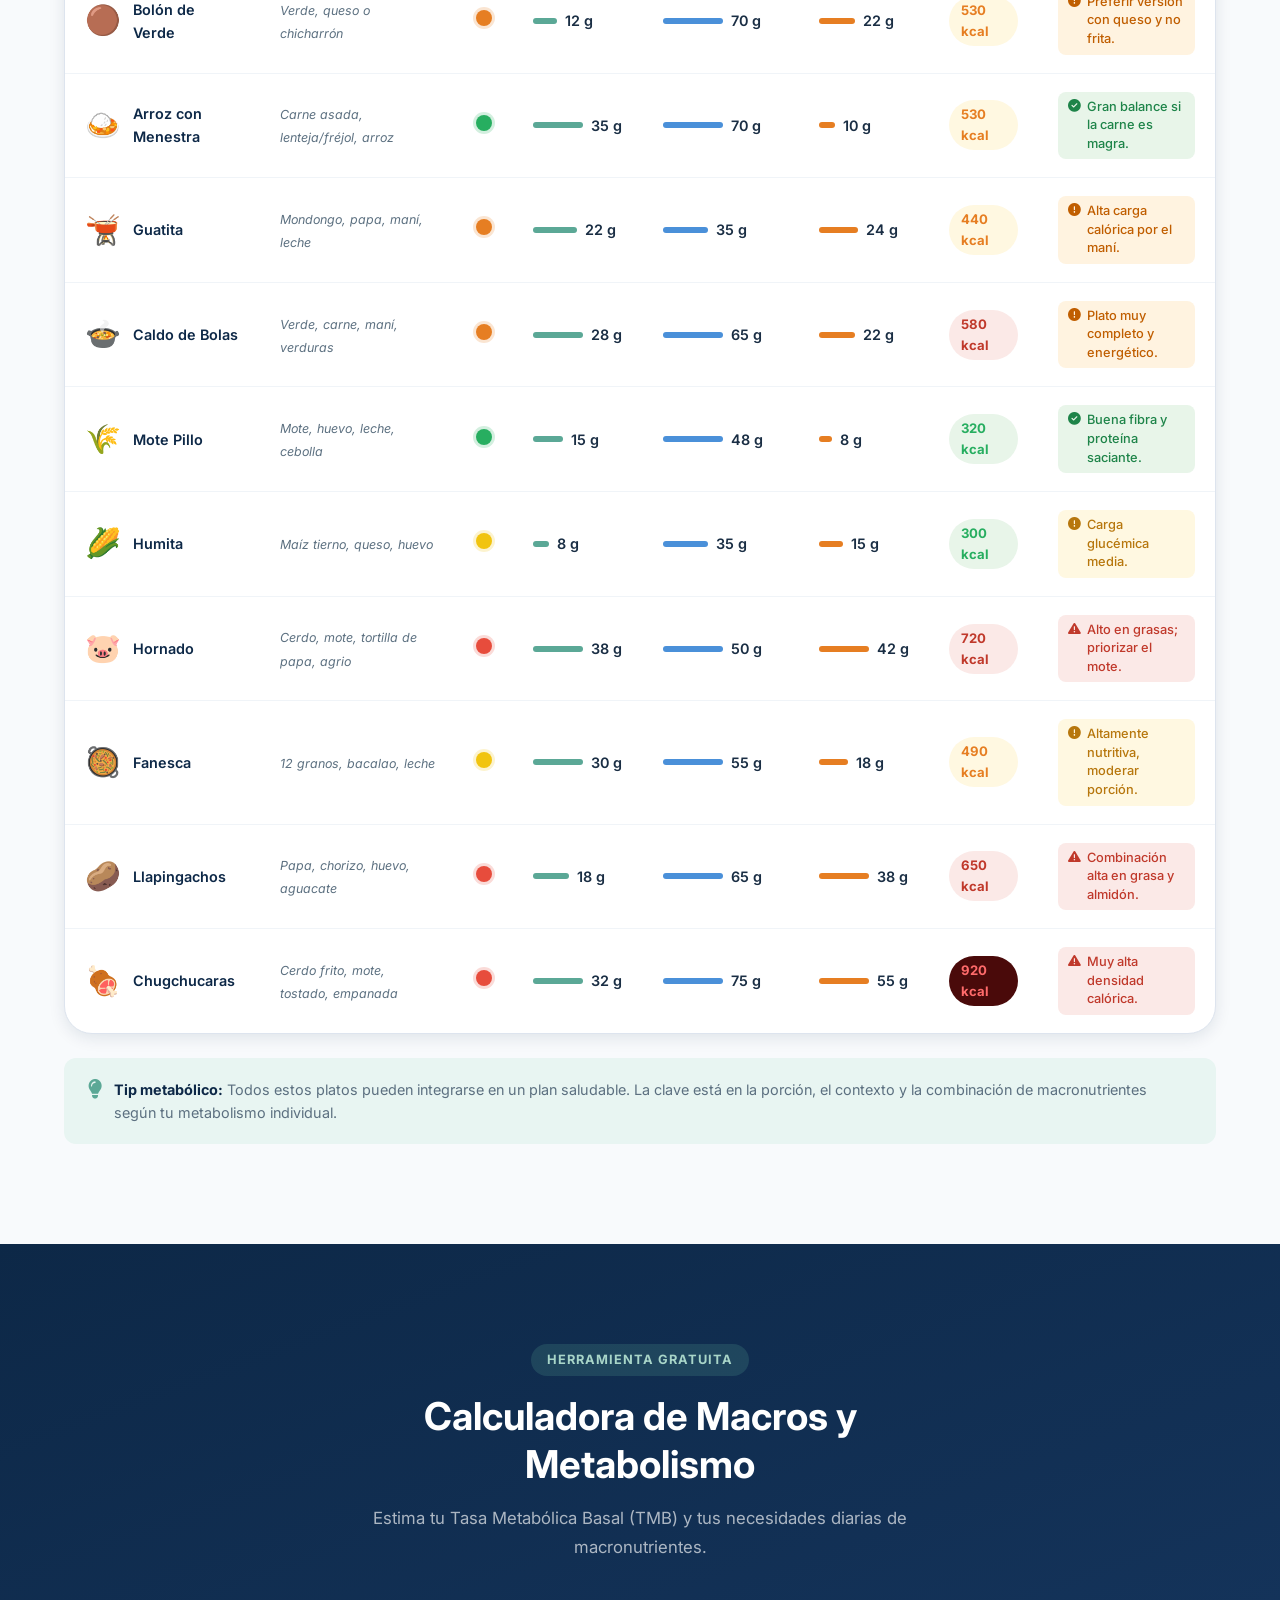
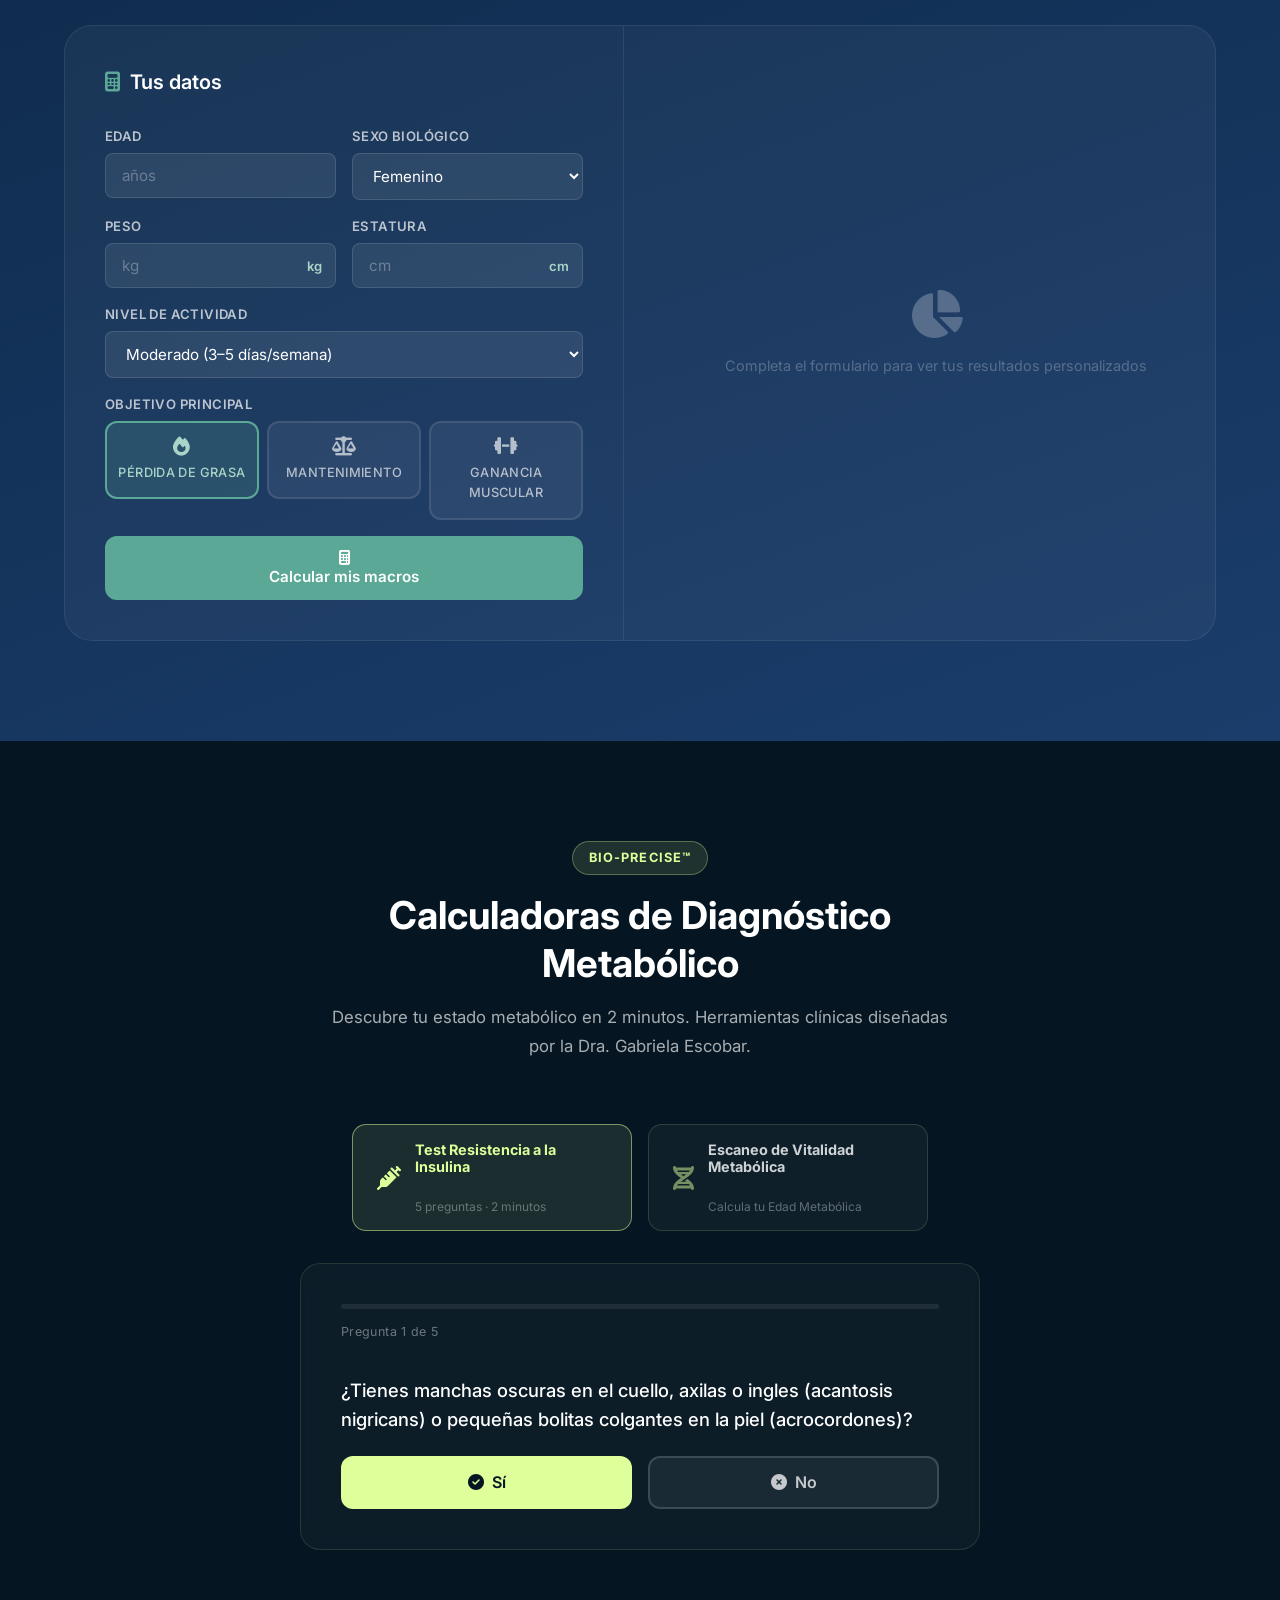
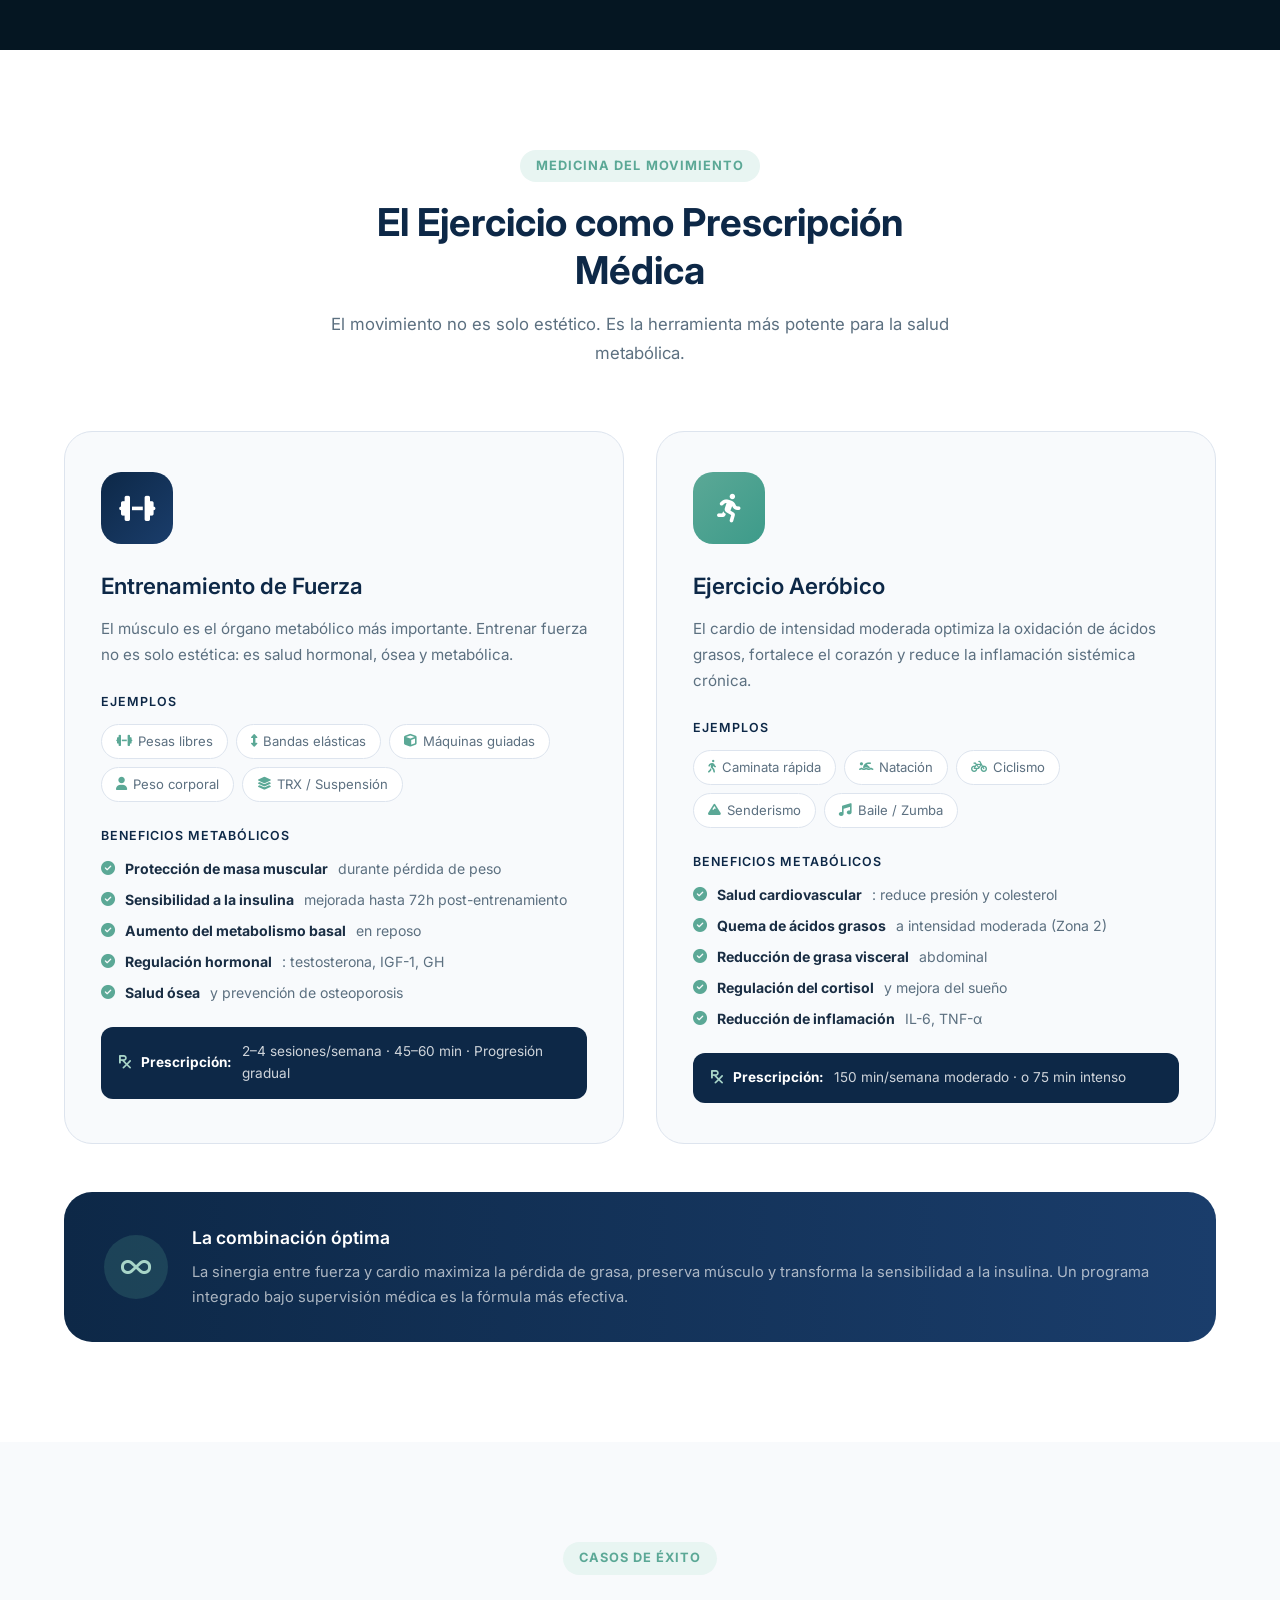
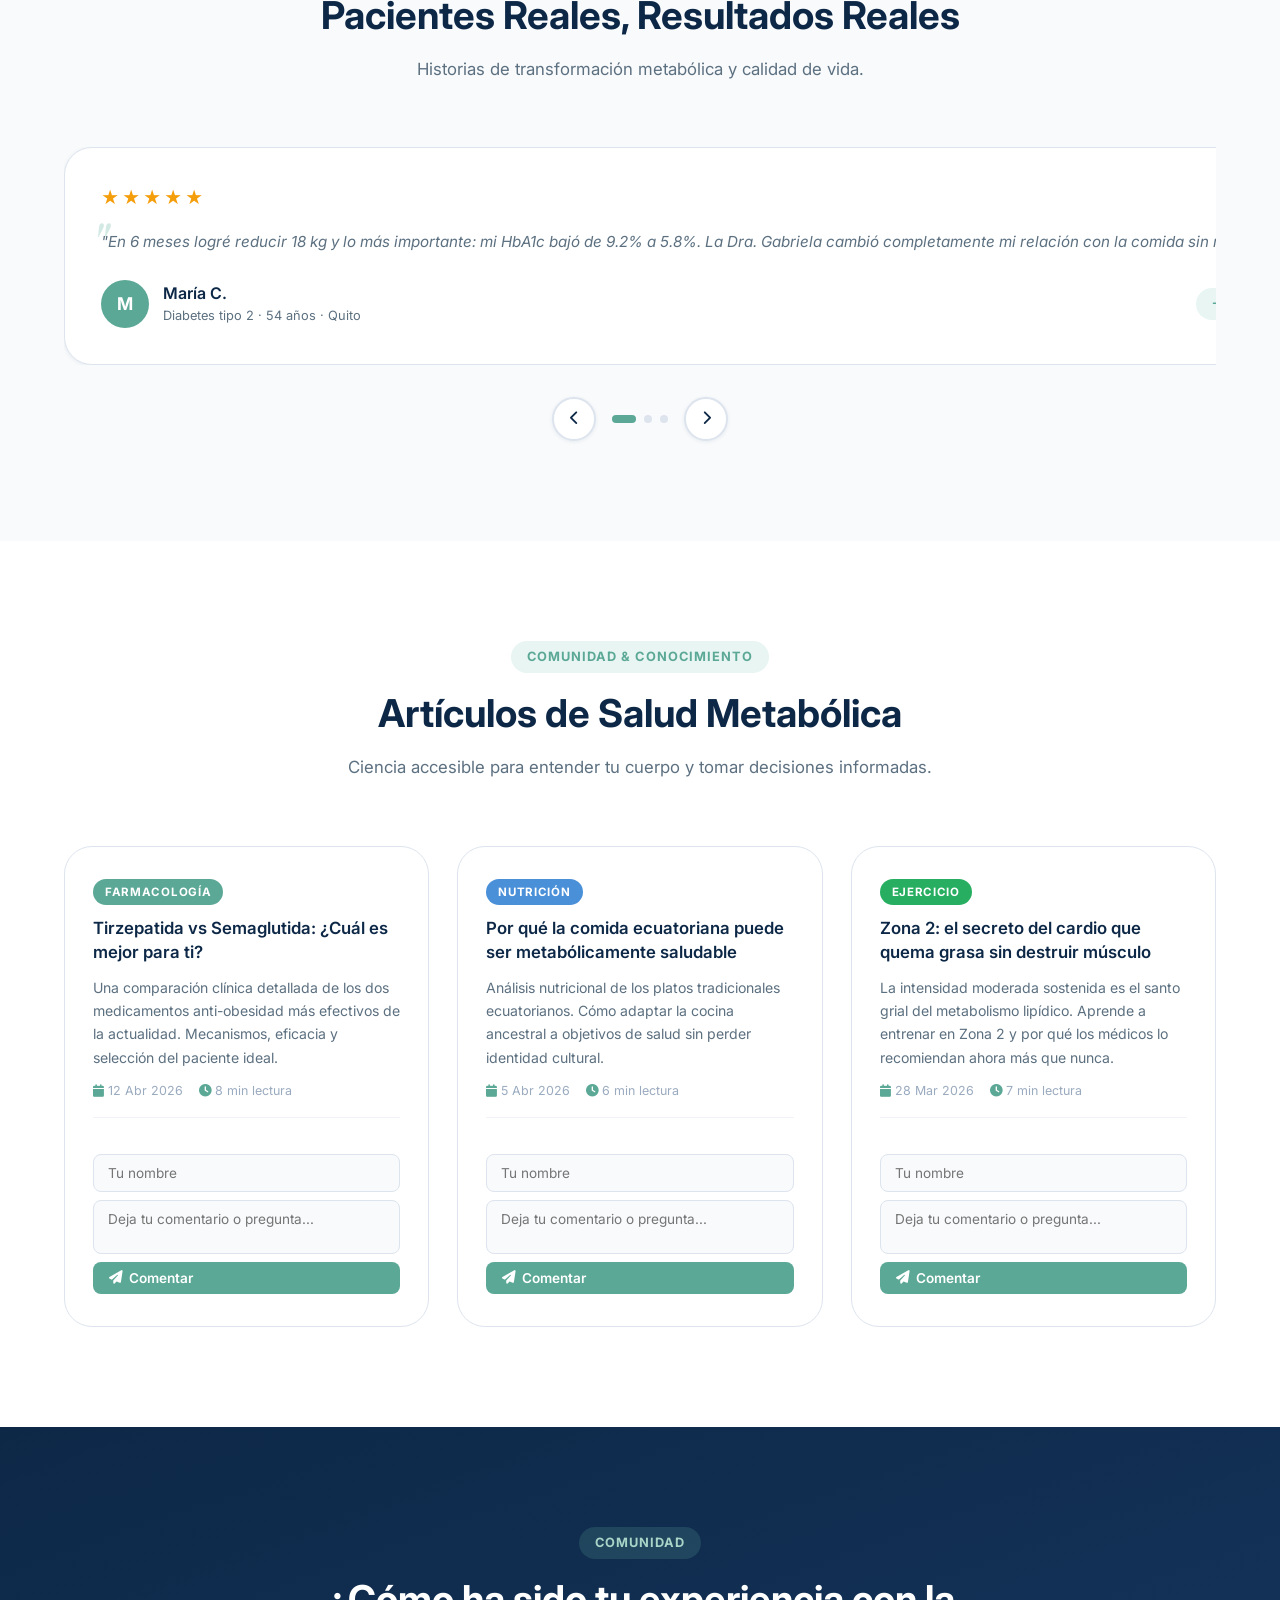
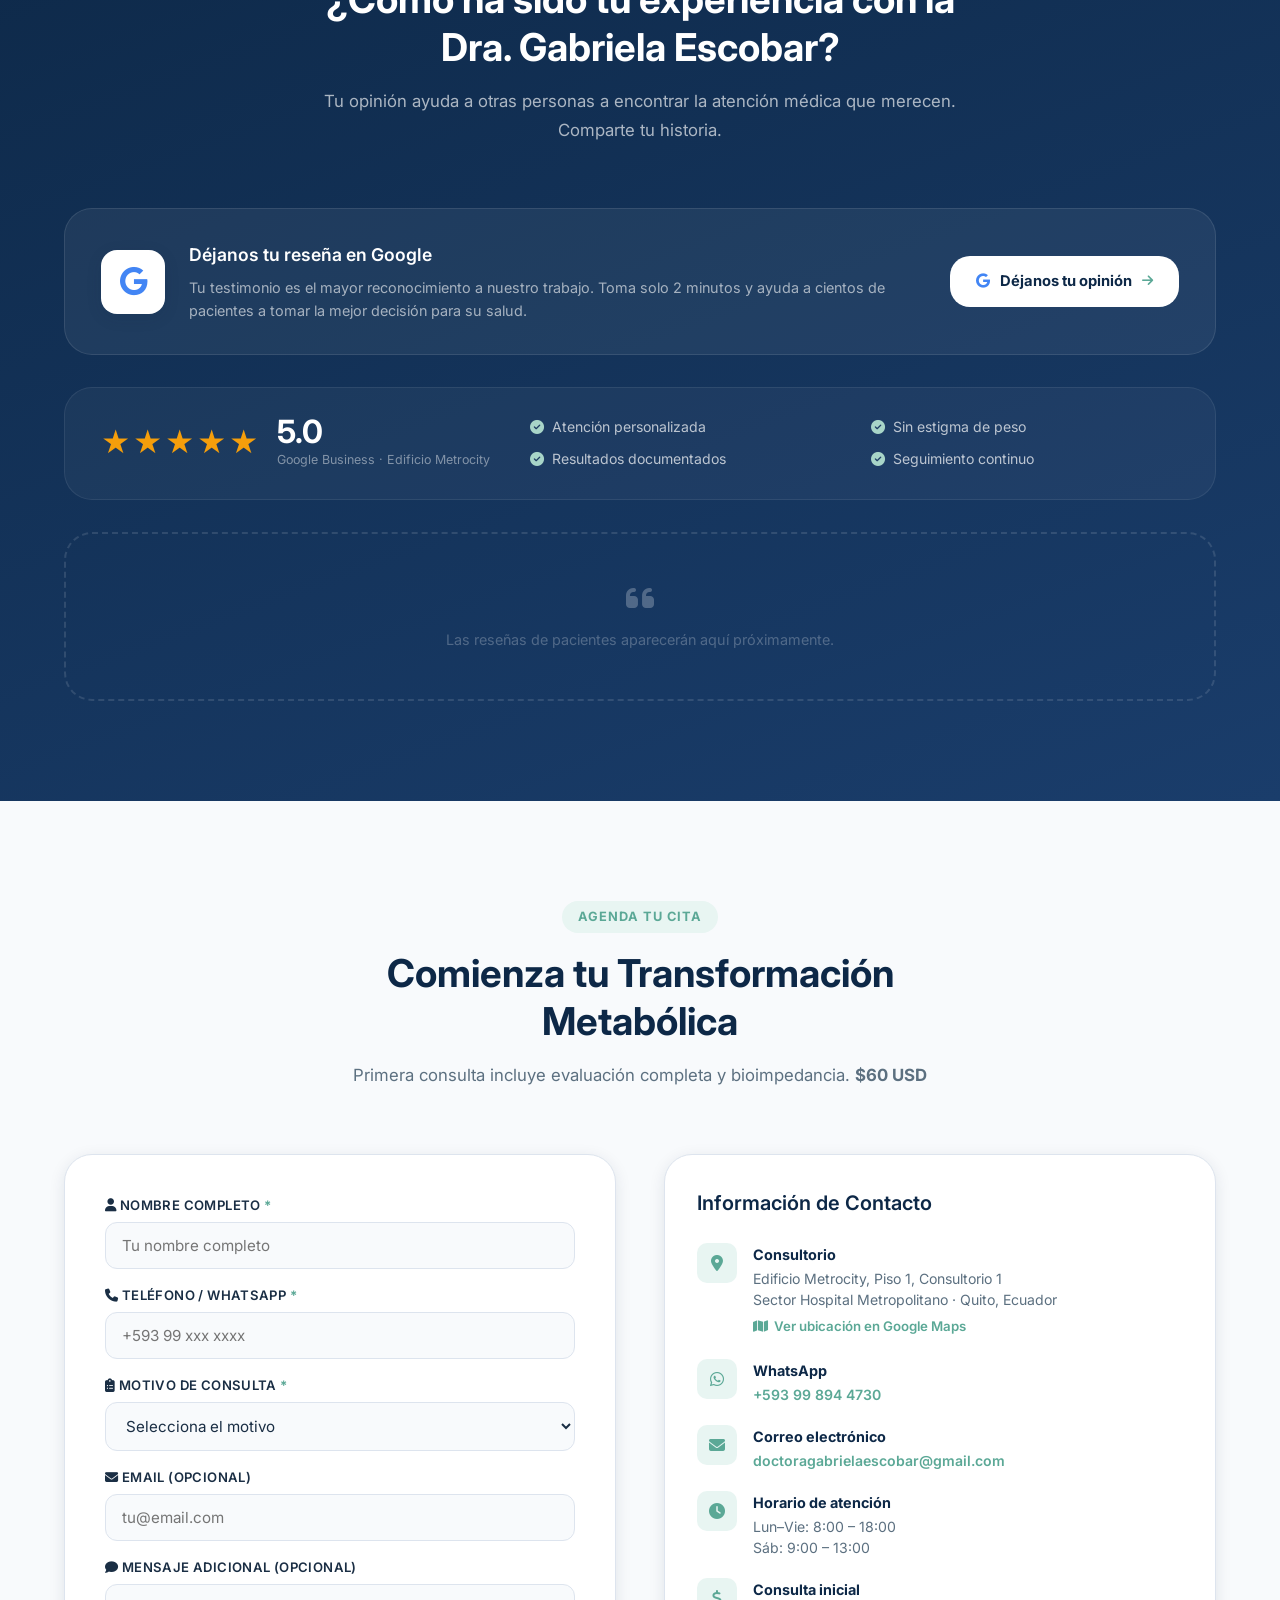
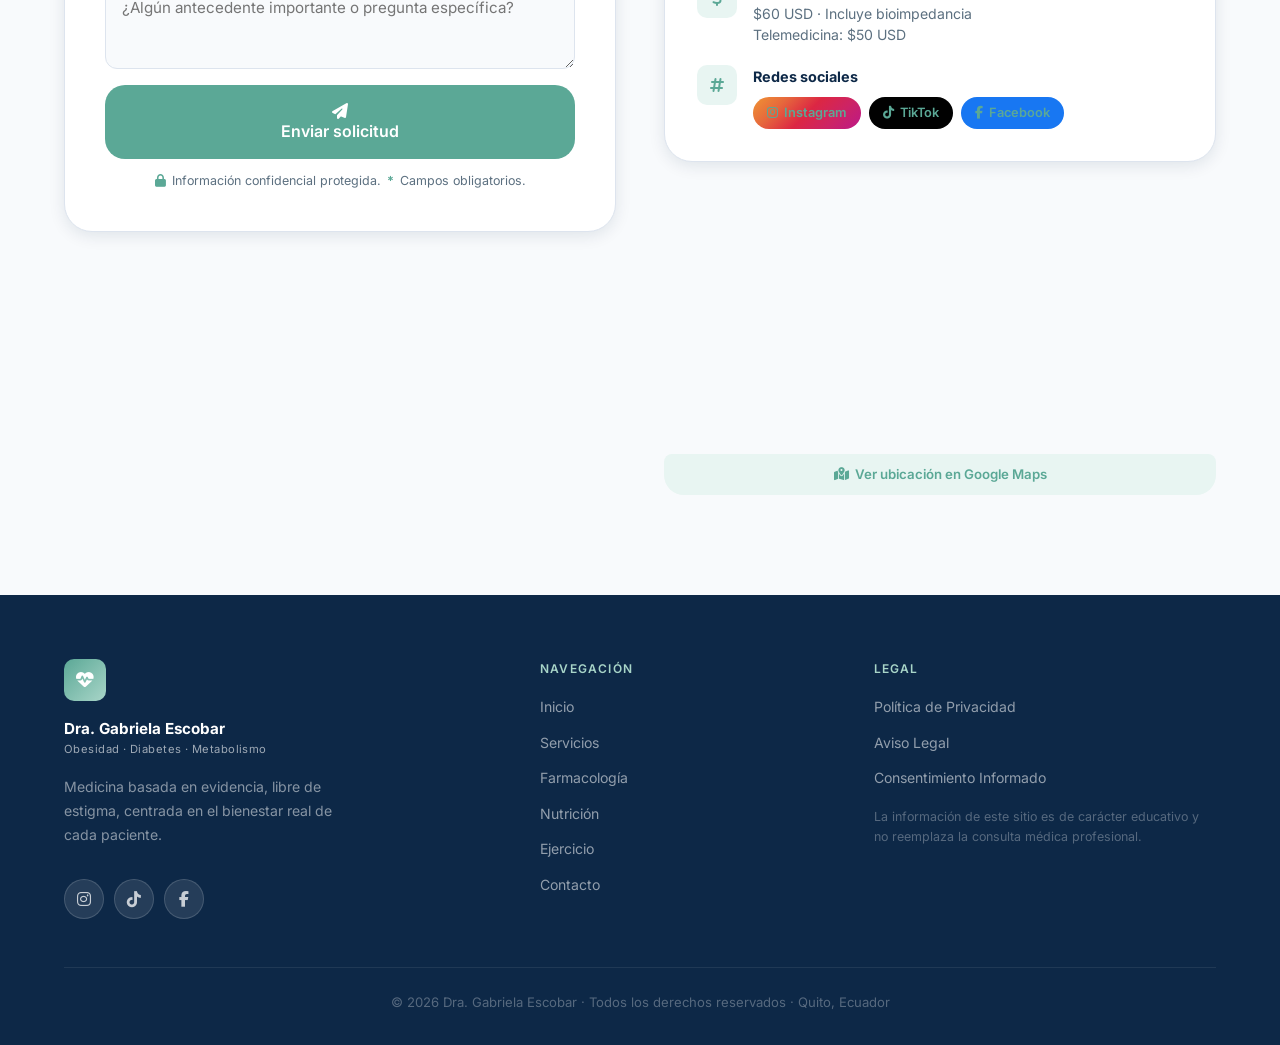
==== commit a4b56d9e: "feat: add BIO-PRECISE™ metabolic calculators with lead capture - Test de Resistencia a la Insulina (" ====
--- a/index.html
+++ b/index.html
@@ -8,6 +8,24 @@
   <link href="https://fonts.googleapis.com/css2?family=Inter:wght@300;400;500;600;700&family=Playfair+Display:ital,wght@0,500;1,400&display=swap" rel="stylesheet" />
   <link rel="stylesheet" href="https://cdnjs.cloudflare.com/ajax/libs/font-awesome/6.5.0/css/all.min.css" />
   <link rel="stylesheet" href="styles.css" />
+  <!-- Meta Pixel -->
+  <script>
+  !function(f,b,e,v,n,t,s)
+  {if(f.fbq)return;n=f.fbq=function(){n.callMethod?
+  n.callMethod.apply(n,arguments):n.queue.push(arguments)};
+  if(!f._fbq)f._fbq=n;n.push=n;n.loaded=!0;n.version='2.0';
+  n.queue=[];t=b.createElement(e);t.async=!0;
+  t.src=v;s=b.getElementsByTagName(e)[0];
+  s.parentNode.insertBefore(t,s)}(window, document,'script',
+  'https://connect.facebook.net/en_US/fbevents.js');
+  fbq('init', '27390624731202');
+  fbq('track', 'PageView');
+  </script>
+  <noscript>
+    <img height="1" width="1" style="display:none"
+    src="https://www.facebook.com/tr?id=27390624731202&ev=PageView&noscript=1"/>
+  </noscript>
+  <!-- Fin Meta Pixel -->
 </head>
 <body>
 
@@ -40,6 +58,7 @@
       <li><a href="#contacto" class="nav-link">Contacto</a></li>
       <li><a href="#resultados" class="nav-pill-mint">Resultados</a></li>
       <li><a href="#calculadora" class="nav-pill-mint">Calculadora</a></li>
+      <li><a href="#bioprecise" class="nav-pill-mint">Bio-Precise™</a></li>
       <li><a href="#opiniones" class="nav-pill-mint">Opiniones</a></li>
       <li><a href="https://wa.me/593998944730?text=Hola,%20Dra.%20Escobar.%20Me%20gustaría%20agendar%20una%20cita%20médica." class="nav-cta-btn" target="_blank" rel="noopener">Agendar Cita</a></li>
     </ul>
@@ -772,6 +791,233 @@
   </div>
 </section>
 
+<!-- ═══════════════ BIO-PRECISE™ CALCULADORAS ═══════════════ -->
+<section id="bioprecise" class="section bioprecise-section">
+  <div class="container">
+    <div class="section-header" data-aos="fade-up">
+      <span class="section-tag bp-section-tag">BIO-PRECISE™</span>
+      <h2>Calculadoras de Diagnóstico Metabólico</h2>
+      <p>Descubre tu estado metabólico en 2 minutos. Herramientas clínicas diseñadas por la Dra. Gabriela Escobar.</p>
+    </div>
+
+    <div class="bp-tabs" data-aos="fade-up">
+      <button class="bp-tab bp-tab-active" id="bp-tab-insulin" onclick="bpSwitchTab('insulin')">
+        <i class="fas fa-syringe"></i>
+        <div><strong>Test Resistencia a la Insulina</strong><br><small>5 preguntas · 2 minutos</small></div>
+      </button>
+      <button class="bp-tab" id="bp-tab-metabolic" onclick="bpSwitchTab('metabolic')">
+        <i class="fas fa-dna"></i>
+        <div><strong>Escaneo de Vitalidad Metabólica</strong><br><small>Calcula tu Edad Metabólica</small></div>
+      </button>
+    </div>
+
+    <!-- ── PANEL INSULINA ── -->
+    <div class="bp-panel" id="bp-panel-insulin" data-aos="fade-up">
+
+      <!-- Paso 1: Quiz -->
+      <div class="bp-step" id="bp-step-insulin-quiz">
+        <div class="bp-quiz-header">
+          <div class="bp-progress-track">
+            <div class="bp-progress-fill" id="bp-progress-insulin" style="width:0%"></div>
+          </div>
+          <span class="bp-q-counter" id="bp-q-counter-insulin">Pregunta 1 de 5</span>
+        </div>
+        <div class="bp-question-container" id="bp-q-insulin"></div>
+        <div class="bp-options-row">
+          <button class="bp-yes-btn" onclick="bpAnswerInsulin(true)">
+            <i class="fas fa-check-circle"></i> Sí
+          </button>
+          <button class="bp-no-btn" onclick="bpAnswerInsulin(false)">
+            <i class="fas fa-times-circle"></i> No
+          </button>
+        </div>
+      </div>
+
+      <!-- Paso 2: Lead capture -->
+      <div class="bp-step" id="bp-step-insulin-lead" style="display:none">
+        <div class="bp-lead-wrapper">
+          <div class="bp-analyzing-icon"><i class="fas fa-dna"></i></div>
+          <h3>Estamos analizando tus datos...</h3>
+          <p>¿A qué WhatsApp enviamos tu reporte detallado?</p>
+          <div class="bp-lead-form">
+            <input type="text" id="bp-name-insulin" placeholder="Tu nombre completo" />
+            <input type="tel" id="bp-wa-insulin" placeholder="Tu WhatsApp (0991234567)" />
+            <button class="bp-submit-btn" onclick="bpRevealInsulinResult()">
+              <i class="fas fa-unlock-alt"></i> Ver mi diagnóstico ahora
+            </button>
+            <p class="bp-lead-note"><i class="fas fa-lock"></i> Datos privados. Solo para enviarte tu reporte.</p>
+          </div>
+        </div>
+      </div>
+
+      <!-- Paso 3: Resultado -->
+      <div class="bp-step" id="bp-step-insulin-result" style="display:none">
+        <div class="bp-result-wrapper">
+          <h3 class="bp-result-heading">Tu Diagnóstico de Riesgo Insulínico</h3>
+          <div class="bp-semaphore">
+            <div class="bp-light bp-light-green" id="bp-light-insulin-green">
+              <i class="fas fa-check-circle"></i><span>Riesgo Bajo</span>
+            </div>
+            <div class="bp-light bp-light-yellow" id="bp-light-insulin-yellow">
+              <i class="fas fa-exclamation-circle"></i><span>Riesgo Medio</span>
+            </div>
+            <div class="bp-light bp-light-red" id="bp-light-insulin-red">
+              <i class="fas fa-exclamation-triangle"></i><span>Riesgo Alto</span>
+            </div>
+          </div>
+          <div class="bp-result-text" id="bp-result-insulin-text"></div>
+          <div class="bp-result-cta" id="bp-result-insulin-cta" style="display:none">
+            <p class="bp-alert-text">Tu metabolismo presenta señales de alerta. No esperes a un evento crítico.</p>
+            <a id="bp-wa-link-insulin" href="#" class="bp-cta-btn" target="_blank" rel="noopener">
+              <i class="fab fa-whatsapp"></i> Agendar Evaluación en Edificio Metrocity ($60)
+            </a>
+          </div>
+          <button class="bp-reset-btn" onclick="bpResetInsulin()">
+            <i class="fas fa-redo"></i> Repetir test
+          </button>
+        </div>
+      </div>
+    </div>
+
+    <!-- ── PANEL METABÓLICO ── -->
+    <div class="bp-panel" id="bp-panel-metabolic" style="display:none" data-aos="fade-up">
+
+      <!-- Paso 1: Formulario -->
+      <div class="bp-step" id="bp-step-meta-form">
+        <h3 class="bp-form-title"><i class="fas fa-microscope"></i> Ingresa tus datos</h3>
+        <div class="bp-meta-form">
+          <div class="bp-form-row">
+            <div class="bp-form-group">
+              <label>Edad</label>
+              <div class="bp-input-unit">
+                <input type="number" id="bp-edad" placeholder="35" min="15" max="90" />
+                <span>años</span>
+              </div>
+            </div>
+            <div class="bp-form-group">
+              <label>Sexo biológico</label>
+              <select id="bp-sexo">
+                <option value="female">Femenino</option>
+                <option value="male">Masculino</option>
+              </select>
+            </div>
+          </div>
+          <div class="bp-form-row">
+            <div class="bp-form-group">
+              <label>Peso</label>
+              <div class="bp-input-unit">
+                <input type="number" id="bp-peso" placeholder="70" min="30" max="300" />
+                <span>kg</span>
+              </div>
+            </div>
+            <div class="bp-form-group">
+              <label>Estatura</label>
+              <div class="bp-input-unit">
+                <input type="number" id="bp-estatura" placeholder="165" min="100" max="250" />
+                <span>cm</span>
+              </div>
+            </div>
+          </div>
+          <div class="bp-form-row">
+            <div class="bp-form-group">
+              <label>Cintura</label>
+              <div class="bp-input-unit">
+                <input type="number" id="bp-cintura" placeholder="80" min="40" max="200" />
+                <span>cm</span>
+              </div>
+            </div>
+            <div class="bp-form-group">
+              <label>Cadera</label>
+              <div class="bp-input-unit">
+                <input type="number" id="bp-cadera" placeholder="95" min="40" max="200" />
+                <span>cm</span>
+              </div>
+            </div>
+          </div>
+          <div class="bp-checkboxes">
+            <p class="bp-checkboxes-label">Factores adicionales de riesgo:</p>
+            <label class="bp-checkbox-item">
+              <input type="checkbox" id="bp-tabaquismo" />
+              <span><i class="fas fa-smoking"></i> Fumador/a activo/a (+3 años)</span>
+            </label>
+            <label class="bp-checkbox-item">
+              <input type="checkbox" id="bp-sedentarismo" />
+              <span><i class="fas fa-couch"></i> Estilo de vida sedentario (+2 años)</span>
+            </label>
+            <label class="bp-checkbox-item">
+              <input type="checkbox" id="bp-ronquidos" />
+              <span><i class="fas fa-bed"></i> Ronquidos o apnea del sueño (+2 años)</span>
+            </label>
+          </div>
+          <button class="bp-submit-btn" onclick="bpCalculateMetabolic()">
+            <i class="fas fa-dna"></i> Calcular mi Edad Metabólica
+          </button>
+        </div>
+      </div>
+
+      <!-- Paso 2: Lead capture -->
+      <div class="bp-step" id="bp-step-meta-lead" style="display:none">
+        <div class="bp-lead-wrapper">
+          <div class="bp-analyzing-icon"><i class="fas fa-microscope"></i></div>
+          <h3>Estamos analizando tus datos...</h3>
+          <p>¿A qué WhatsApp enviamos tu reporte detallado?</p>
+          <div class="bp-lead-form">
+            <input type="text" id="bp-name-meta" placeholder="Tu nombre completo" />
+            <input type="tel" id="bp-wa-meta" placeholder="Tu WhatsApp (0991234567)" />
+            <button class="bp-submit-btn" onclick="bpRevealMetabolicResult()">
+              <i class="fas fa-unlock-alt"></i> Ver mi diagnóstico ahora
+            </button>
+            <p class="bp-lead-note"><i class="fas fa-lock"></i> Datos privados. Solo para enviarte tu reporte.</p>
+          </div>
+        </div>
+      </div>
+
+      <!-- Paso 3: Resultado -->
+      <div class="bp-step" id="bp-step-meta-result" style="display:none">
+        <div class="bp-result-wrapper">
+          <h3 class="bp-result-heading">Tu Escaneo Metabólico Completo</h3>
+          <div class="bp-metrics-grid" id="bp-metrics-grid"></div>
+          <div class="bp-age-display">
+            <div class="bp-age-real">
+              <span class="bp-age-label">Edad real</span>
+              <span class="bp-age-num" id="bp-edad-real-display">--</span>
+              <span class="bp-age-unit">años</span>
+            </div>
+            <div class="bp-age-arrow">→</div>
+            <div class="bp-age-meta">
+              <span class="bp-age-label">Edad metabólica</span>
+              <span class="bp-age-num bp-age-meta-num" id="bp-edad-meta-display">--</span>
+              <span class="bp-age-unit">años</span>
+            </div>
+          </div>
+          <div class="bp-semaphore">
+            <div class="bp-light bp-light-green" id="bp-light-meta-green">
+              <i class="fas fa-check-circle"></i><span>Óptimo</span>
+            </div>
+            <div class="bp-light bp-light-yellow" id="bp-light-meta-yellow">
+              <i class="fas fa-exclamation-circle"></i><span>Moderado</span>
+            </div>
+            <div class="bp-light bp-light-red" id="bp-light-meta-red">
+              <i class="fas fa-exclamation-triangle"></i><span>Alerta</span>
+            </div>
+          </div>
+          <div class="bp-result-text" id="bp-result-meta-text"></div>
+          <div class="bp-result-cta" id="bp-result-meta-cta" style="display:none">
+            <p class="bp-alert-text">Tu metabolismo presenta señales de alerta. No esperes a un evento crítico.</p>
+            <a id="bp-wa-link-meta" href="#" class="bp-cta-btn" target="_blank" rel="noopener">
+              <i class="fab fa-whatsapp"></i> Agendar Evaluación en Edificio Metrocity ($60)
+            </a>
+          </div>
+          <button class="bp-reset-btn" onclick="bpResetMetabolic()">
+            <i class="fas fa-redo"></i> Nuevo escaneo
+          </button>
+        </div>
+      </div>
+    </div>
+
+  </div>
+</section>
+
 <!-- ═══════════════ EJERCICIO ═══════════════ -->
 <section id="ejercicio" class="section exercise-section">
   <div class="container">
--- a/styles.css
+++ b/styles.css
@@ -2550,3 +2550,340 @@
 .cs-instagram { background: linear-gradient(135deg, #f09433 0%, #e6683c 25%, #dc2743 50%, #cc2366 75%, #bc1888 100%); }
 .cs-tiktok    { background: #010101; }
 .cs-facebook  { background: #1877F2; }
+
+/* ═══════════════════════════════════════════════
+   BIO-PRECISE™ CALCULADORAS
+═══════════════════════════════════════════════ */
+.bioprecise-section { background: #051622; color: #fff; }
+.bioprecise-section .section-header h2 { color: #fff; }
+.bioprecise-section .section-header p  { color: rgba(255,255,255,0.65); }
+.bp-section-tag {
+  background: rgba(222,255,154,0.12) !important;
+  color: #DEFF9A !important;
+  border: 1px solid rgba(222,255,154,0.3) !important;
+}
+
+/* Tabs */
+.bp-tabs {
+  display: flex;
+  gap: 1rem;
+  margin-bottom: 2rem;
+  justify-content: center;
+  flex-wrap: wrap;
+}
+.bp-tab {
+  display: flex;
+  align-items: center;
+  gap: 0.9rem;
+  padding: 1rem 1.5rem;
+  border-radius: 14px;
+  border: 1px solid rgba(222,255,154,0.15);
+  background: rgba(255,255,255,0.04);
+  color: rgba(255,255,255,0.55);
+  cursor: pointer;
+  font-size: 0.88rem;
+  transition: all 0.3s;
+  text-align: left;
+  max-width: 280px;
+  width: 100%;
+}
+.bp-tab i      { font-size: 1.5rem; flex-shrink: 0; color: rgba(222,255,154,0.5); }
+.bp-tab div    { display: flex; flex-direction: column; gap: 0.2rem; }
+.bp-tab strong { color: rgba(255,255,255,0.8); font-size: 0.9rem; }
+.bp-tab small  { color: rgba(255,255,255,0.35); font-size: 0.75rem; }
+.bp-tab:hover, .bp-tab-active {
+  background: rgba(222,255,154,0.1) !important;
+  border-color: rgba(222,255,154,0.5) !important;
+  color: #DEFF9A !important;
+}
+.bp-tab-active i, .bp-tab-active strong { color: #DEFF9A !important; }
+
+/* Panel */
+.bp-panel {
+  background: rgba(255,255,255,0.03);
+  border: 1px solid rgba(222,255,154,0.12);
+  border-radius: 20px;
+  padding: 2.5rem;
+  max-width: 680px;
+  margin: 0 auto;
+  backdrop-filter: blur(12px);
+}
+
+/* Progress */
+.bp-quiz-header { margin-bottom: 2rem; }
+.bp-progress-track {
+  height: 5px;
+  background: rgba(255,255,255,0.08);
+  border-radius: 10px;
+  overflow: hidden;
+  margin-bottom: 0.6rem;
+}
+.bp-progress-fill {
+  height: 100%;
+  background: linear-gradient(90deg,#DEFF9A,#a8c85c);
+  border-radius: 10px;
+  transition: width 0.4s ease;
+}
+.bp-q-counter { font-size: 0.78rem; color: rgba(255,255,255,0.4); letter-spacing: 0.03em; }
+
+/* Question */
+.bp-question-container { min-height: 80px; transition: opacity 0.25s ease; }
+.bp-question-container h3 {
+  font-size: 1.15rem;
+  color: #fff;
+  line-height: 1.6;
+  margin-bottom: 1.5rem;
+  font-weight: 500;
+}
+
+/* Yes / No buttons */
+.bp-options-row { display: flex; gap: 1rem; }
+.bp-yes-btn, .bp-no-btn {
+  flex: 1;
+  padding: 0.9rem 1.2rem;
+  border-radius: 12px;
+  border: 2px solid transparent;
+  cursor: pointer;
+  font-size: 1rem;
+  font-weight: 600;
+  display: flex;
+  align-items: center;
+  justify-content: center;
+  gap: 0.5rem;
+  transition: all 0.2s;
+  font-family: inherit;
+}
+.bp-yes-btn { background: #DEFF9A; color: #051622; }
+.bp-yes-btn:hover { background: #c9f07a; transform: translateY(-2px); box-shadow: 0 6px 20px rgba(222,255,154,0.3); }
+.bp-no-btn  { background: rgba(255,255,255,0.06); color: rgba(255,255,255,0.75); border-color: rgba(255,255,255,0.15); }
+.bp-no-btn:hover { background: rgba(255,255,255,0.1); border-color: rgba(255,255,255,0.3); transform: translateY(-2px); }
+
+/* Lead capture */
+.bp-lead-wrapper { text-align: center; padding: 0.5rem 0; }
+.bp-analyzing-icon {
+  font-size: 2.8rem;
+  color: #DEFF9A;
+  margin-bottom: 1rem;
+  animation: bpPulse 2s ease-in-out infinite;
+}
+@keyframes bpPulse {
+  0%,100% { transform: scale(1); opacity: 0.9; }
+  50%     { transform: scale(1.12); opacity: 0.6; }
+}
+.bp-lead-wrapper h3 { color: #fff; font-size: 1.35rem; margin-bottom: 0.4rem; }
+.bp-lead-wrapper p  { color: rgba(255,255,255,0.55); margin-bottom: 1.5rem; }
+.bp-lead-form {
+  display: flex;
+  flex-direction: column;
+  gap: 0.7rem;
+  max-width: 380px;
+  margin: 0 auto;
+}
+.bp-lead-form input {
+  padding: 0.85rem 1.1rem;
+  border-radius: 10px;
+  border: 1px solid rgba(222,255,154,0.25);
+  background: rgba(255,255,255,0.05);
+  color: #fff;
+  font-size: 0.92rem;
+  outline: none;
+  transition: border-color 0.2s;
+  font-family: inherit;
+}
+.bp-lead-form input::placeholder { color: rgba(255,255,255,0.3); }
+.bp-lead-form input:focus { border-color: #DEFF9A; background: rgba(255,255,255,0.07); }
+.bp-submit-btn {
+  width: 100%;
+  padding: 0.95rem 1.5rem;
+  border-radius: 12px;
+  border: none;
+  background: #DEFF9A;
+  color: #051622;
+  font-size: 0.95rem;
+  font-weight: 700;
+  cursor: pointer;
+  display: flex;
+  align-items: center;
+  justify-content: center;
+  gap: 0.5rem;
+  transition: all 0.2s;
+  font-family: inherit;
+  letter-spacing: 0.01em;
+}
+.bp-submit-btn:hover { background: #c9f07a; transform: translateY(-2px); box-shadow: 0 8px 25px rgba(222,255,154,0.25); }
+.bp-lead-note { font-size: 0.73rem; color: rgba(255,255,255,0.3); margin-top: 0.2rem; }
+
+/* Result */
+.bp-result-wrapper { text-align: center; }
+.bp-result-heading { color: #DEFF9A; font-size: 1.25rem; margin-bottom: 1.5rem; }
+.bp-semaphore { display: flex; justify-content: center; gap: 1rem; margin: 1.5rem 0; }
+.bp-light {
+  display: flex;
+  flex-direction: column;
+  align-items: center;
+  gap: 0.35rem;
+  padding: 0.9rem 1rem;
+  border-radius: 14px;
+  border: 2px solid transparent;
+  opacity: 0.25;
+  transition: all 0.45s ease;
+  min-width: 88px;
+}
+.bp-light i    { font-size: 1.8rem; }
+.bp-light span { font-size: 0.72rem; font-weight: 700; letter-spacing: 0.04em; text-transform: uppercase; }
+.bp-light-green  { color: #4CAF50; }
+.bp-light-yellow { color: #FFC107; }
+.bp-light-red    { color: #F44336; }
+.bp-light.bp-active {
+  opacity: 1;
+  background: rgba(255,255,255,0.05);
+  border-color: currentColor;
+  transform: scale(1.08);
+  box-shadow: 0 4px 20px rgba(0,0,0,0.3);
+}
+.bp-result-text {
+  color: rgba(255,255,255,0.78);
+  line-height: 1.65;
+  font-size: 0.95rem;
+  margin: 1rem 0 1.5rem;
+  text-align: left;
+  background: rgba(255,255,255,0.03);
+  border-left: 3px solid rgba(222,255,154,0.4);
+  padding: 0.9rem 1.1rem;
+  border-radius: 0 10px 10px 0;
+}
+.bp-alert-text { color: #DEFF9A; font-weight: 600; font-size: 1rem; margin-bottom: 1rem; }
+.bp-cta-btn {
+  display: inline-flex;
+  align-items: center;
+  gap: 0.6rem;
+  padding: 0.95rem 1.8rem;
+  background: #25D366;
+  color: #fff;
+  border-radius: 12px;
+  text-decoration: none;
+  font-weight: 700;
+  font-size: 0.9rem;
+  transition: all 0.2s;
+  line-height: 1.3;
+  text-align: center;
+}
+.bp-cta-btn:hover { background: #1da851; transform: translateY(-2px); box-shadow: 0 8px 25px rgba(37,211,102,0.4); }
+.bp-reset-btn {
+  margin-top: 1.5rem;
+  padding: 0.55rem 1.4rem;
+  border-radius: 8px;
+  border: 1px solid rgba(255,255,255,0.15);
+  background: transparent;
+  color: rgba(255,255,255,0.35);
+  cursor: pointer;
+  font-size: 0.82rem;
+  transition: all 0.2s;
+  font-family: inherit;
+}
+.bp-reset-btn:hover { color: rgba(255,255,255,0.65); border-color: rgba(255,255,255,0.3); }
+
+/* Metabolic form */
+.bp-form-title { color: #DEFF9A; font-size: 1.1rem; margin-bottom: 1.5rem; font-weight: 600; }
+.bp-meta-form  { display: flex; flex-direction: column; gap: 1rem; }
+.bp-form-row   { display: grid; grid-template-columns: 1fr 1fr; gap: 1rem; }
+.bp-form-group { display: flex; flex-direction: column; gap: 0.35rem; }
+.bp-form-group label { font-size: 0.82rem; color: rgba(255,255,255,0.55); font-weight: 500; }
+.bp-input-unit { position: relative; }
+.bp-input-unit input {
+  width: 100%;
+  box-sizing: border-box;
+  padding: 0.8rem 3rem 0.8rem 1rem;
+  border-radius: 10px;
+  border: 1px solid rgba(222,255,154,0.18);
+  background: rgba(255,255,255,0.04);
+  color: #fff;
+  font-size: 0.92rem;
+  outline: none;
+  transition: border-color 0.2s;
+  font-family: inherit;
+}
+.bp-input-unit input:focus        { border-color: #DEFF9A; background: rgba(255,255,255,0.06); }
+.bp-input-unit input::placeholder { color: rgba(255,255,255,0.2); }
+.bp-input-unit span {
+  position: absolute;
+  right: 0.75rem;
+  top: 50%;
+  transform: translateY(-50%);
+  font-size: 0.76rem;
+  color: rgba(255,255,255,0.3);
+  pointer-events: none;
+}
+.bp-form-group select {
+  padding: 0.8rem 1rem;
+  border-radius: 10px;
+  border: 1px solid rgba(222,255,154,0.18);
+  background: rgba(255,255,255,0.04);
+  color: #fff;
+  font-size: 0.92rem;
+  outline: none;
+  cursor: pointer;
+  transition: border-color 0.2s;
+  font-family: inherit;
+}
+.bp-form-group select:focus  { border-color: #DEFF9A; }
+.bp-form-group select option { background: #0a2035; color: #fff; }
+.bp-checkboxes { margin-top: 0.25rem; }
+.bp-checkboxes-label { font-size: 0.82rem; color: rgba(255,255,255,0.55); font-weight: 500; margin-bottom: 0.6rem; }
+.bp-checkbox-item {
+  display: flex;
+  align-items: center;
+  gap: 0.7rem;
+  padding: 0.65rem 0.9rem;
+  border-radius: 10px;
+  border: 1px solid rgba(255,255,255,0.06);
+  margin-bottom: 0.4rem;
+  cursor: pointer;
+  transition: all 0.2s;
+  color: rgba(255,255,255,0.65);
+  font-size: 0.87rem;
+}
+.bp-checkbox-item:hover { background: rgba(255,255,255,0.04); border-color: rgba(222,255,154,0.2); }
+.bp-checkbox-item input[type="checkbox"] { accent-color: #DEFF9A; width: 17px; height: 17px; cursor: pointer; flex-shrink: 0; }
+
+/* Age display */
+.bp-age-display { display: flex; align-items: center; justify-content: center; gap: 2rem; margin: 1.25rem 0; flex-wrap: wrap; }
+.bp-age-real, .bp-age-meta { text-align: center; }
+.bp-age-label { display: block; font-size: 0.75rem; color: rgba(255,255,255,0.45); margin-bottom: 0.2rem; text-transform: uppercase; letter-spacing: 0.06em; }
+.bp-age-num   { display: block; font-size: 3.5rem; font-weight: 800; line-height: 1; }
+.bp-age-unit  { display: block; font-size: 0.8rem; color: rgba(255,255,255,0.4); margin-top: 0.25rem; }
+.bp-age-real .bp-age-num { color: rgba(255,255,255,0.5); }
+.bp-age-meta-num           { color: #DEFF9A; }
+.bp-age-meta-num.bp-danger { color: #F44336; }
+.bp-age-arrow { font-size: 1.8rem; color: rgba(255,255,255,0.18); }
+
+/* Metrics grid */
+.bp-metrics-grid { display: grid; grid-template-columns: repeat(3,1fr); gap: 0.75rem; margin-bottom: 1.25rem; }
+.bp-metric-card {
+  background: rgba(255,255,255,0.04);
+  border: 1px solid rgba(255,255,255,0.07);
+  border-radius: 12px;
+  padding: 0.8rem 0.6rem;
+  text-align: center;
+}
+.bp-metric-label  { font-size: 0.7rem; color: rgba(255,255,255,0.38); margin-bottom: 0.3rem; text-transform: uppercase; letter-spacing: 0.06em; }
+.bp-metric-value  { font-size: 1.5rem; font-weight: 700; color: #DEFF9A; line-height: 1; margin-bottom: 0.3rem; }
+.bp-metric-status { font-size: 0.68rem; font-weight: 600; text-transform: uppercase; letter-spacing: 0.04em; }
+.bp-metric-ok   { color: #4CAF50; }
+.bp-metric-warn { color: #FFC107; }
+.bp-metric-bad  { color: #F44336; }
+
+/* Responsive */
+@media (max-width: 640px) {
+  .bp-panel        { padding: 1.5rem 1.2rem; }
+  .bp-tabs         { flex-direction: column; align-items: center; }
+  .bp-tab          { max-width: 100%; }
+  .bp-form-row     { grid-template-columns: 1fr; }
+  .bp-semaphore    { gap: 0.5rem; }
+  .bp-light        { min-width: 74px; padding: 0.7rem 0.5rem; }
+  .bp-light i      { font-size: 1.5rem; }
+  .bp-metrics-grid { gap: 0.5rem; }
+  .bp-age-num      { font-size: 2.8rem; }
+  .bp-age-display  { gap: 1rem; }
+  .bp-age-arrow    { font-size: 1.3rem; }
+}
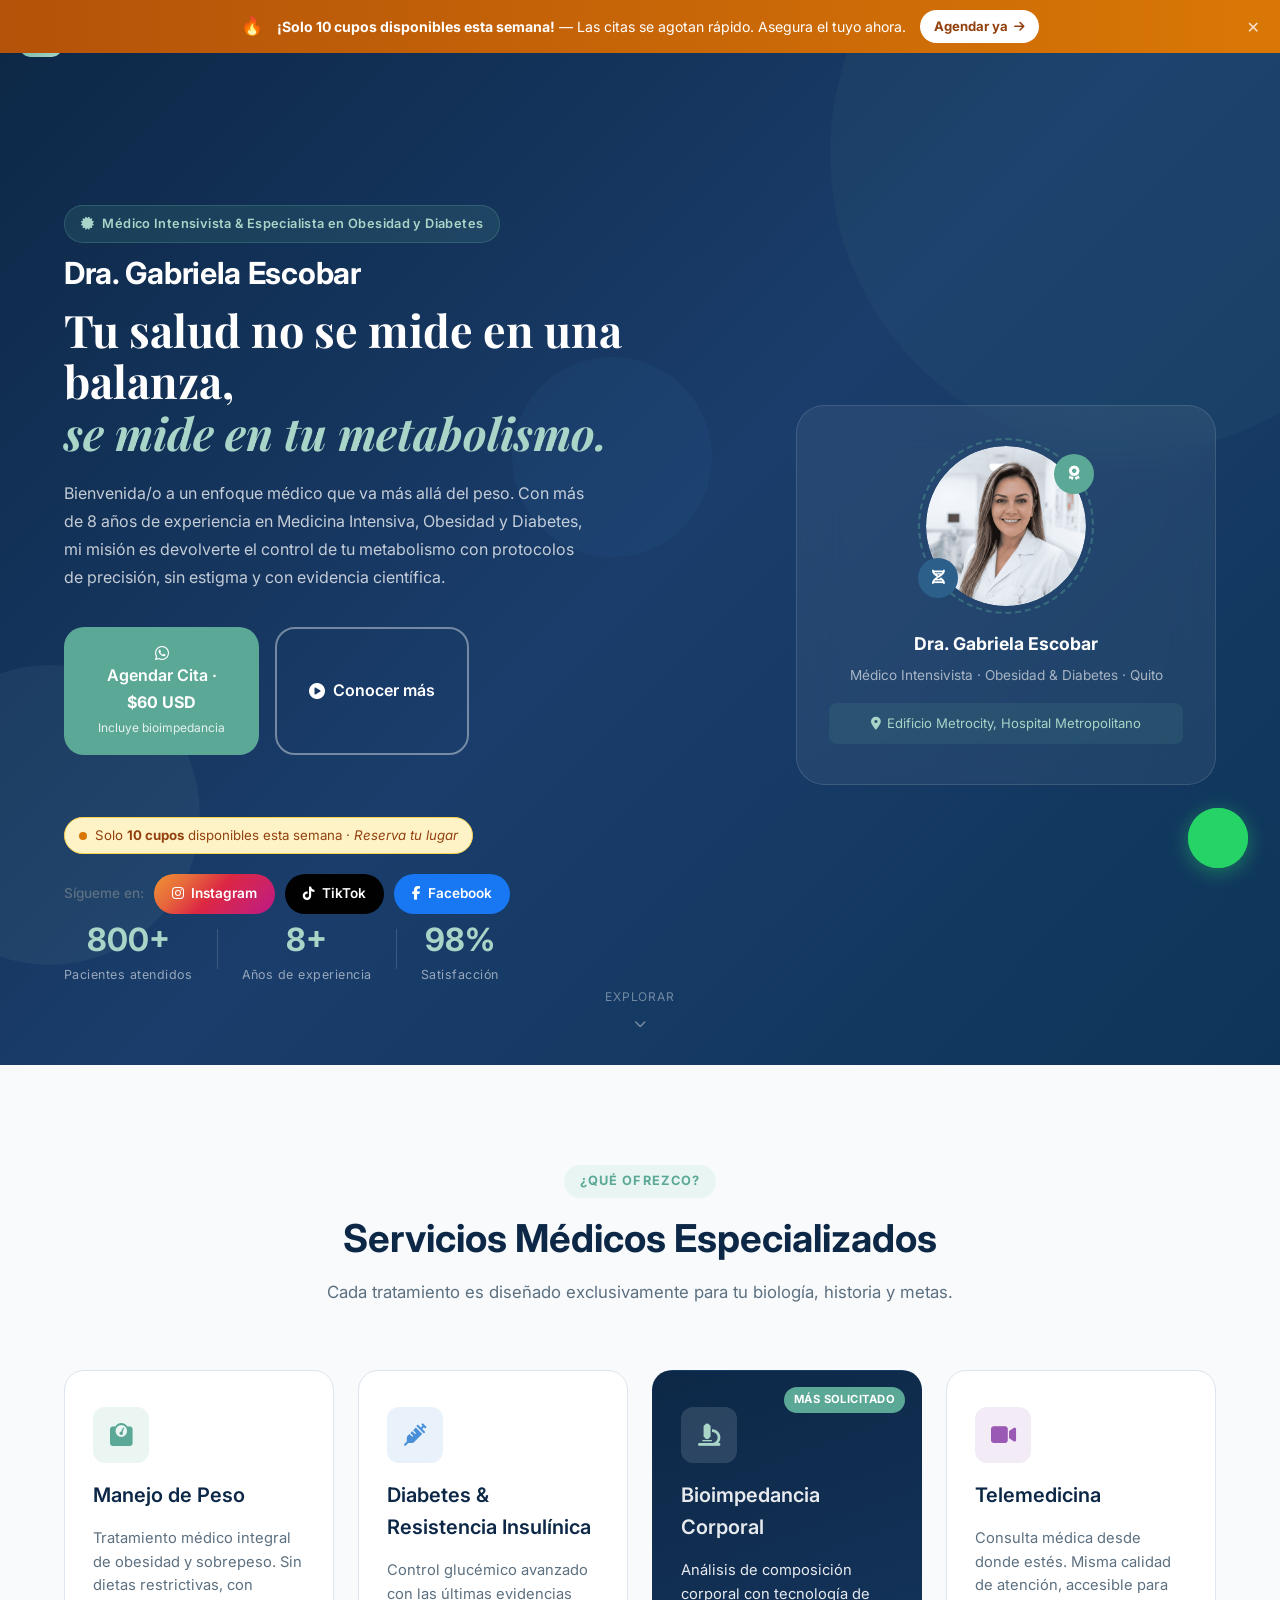
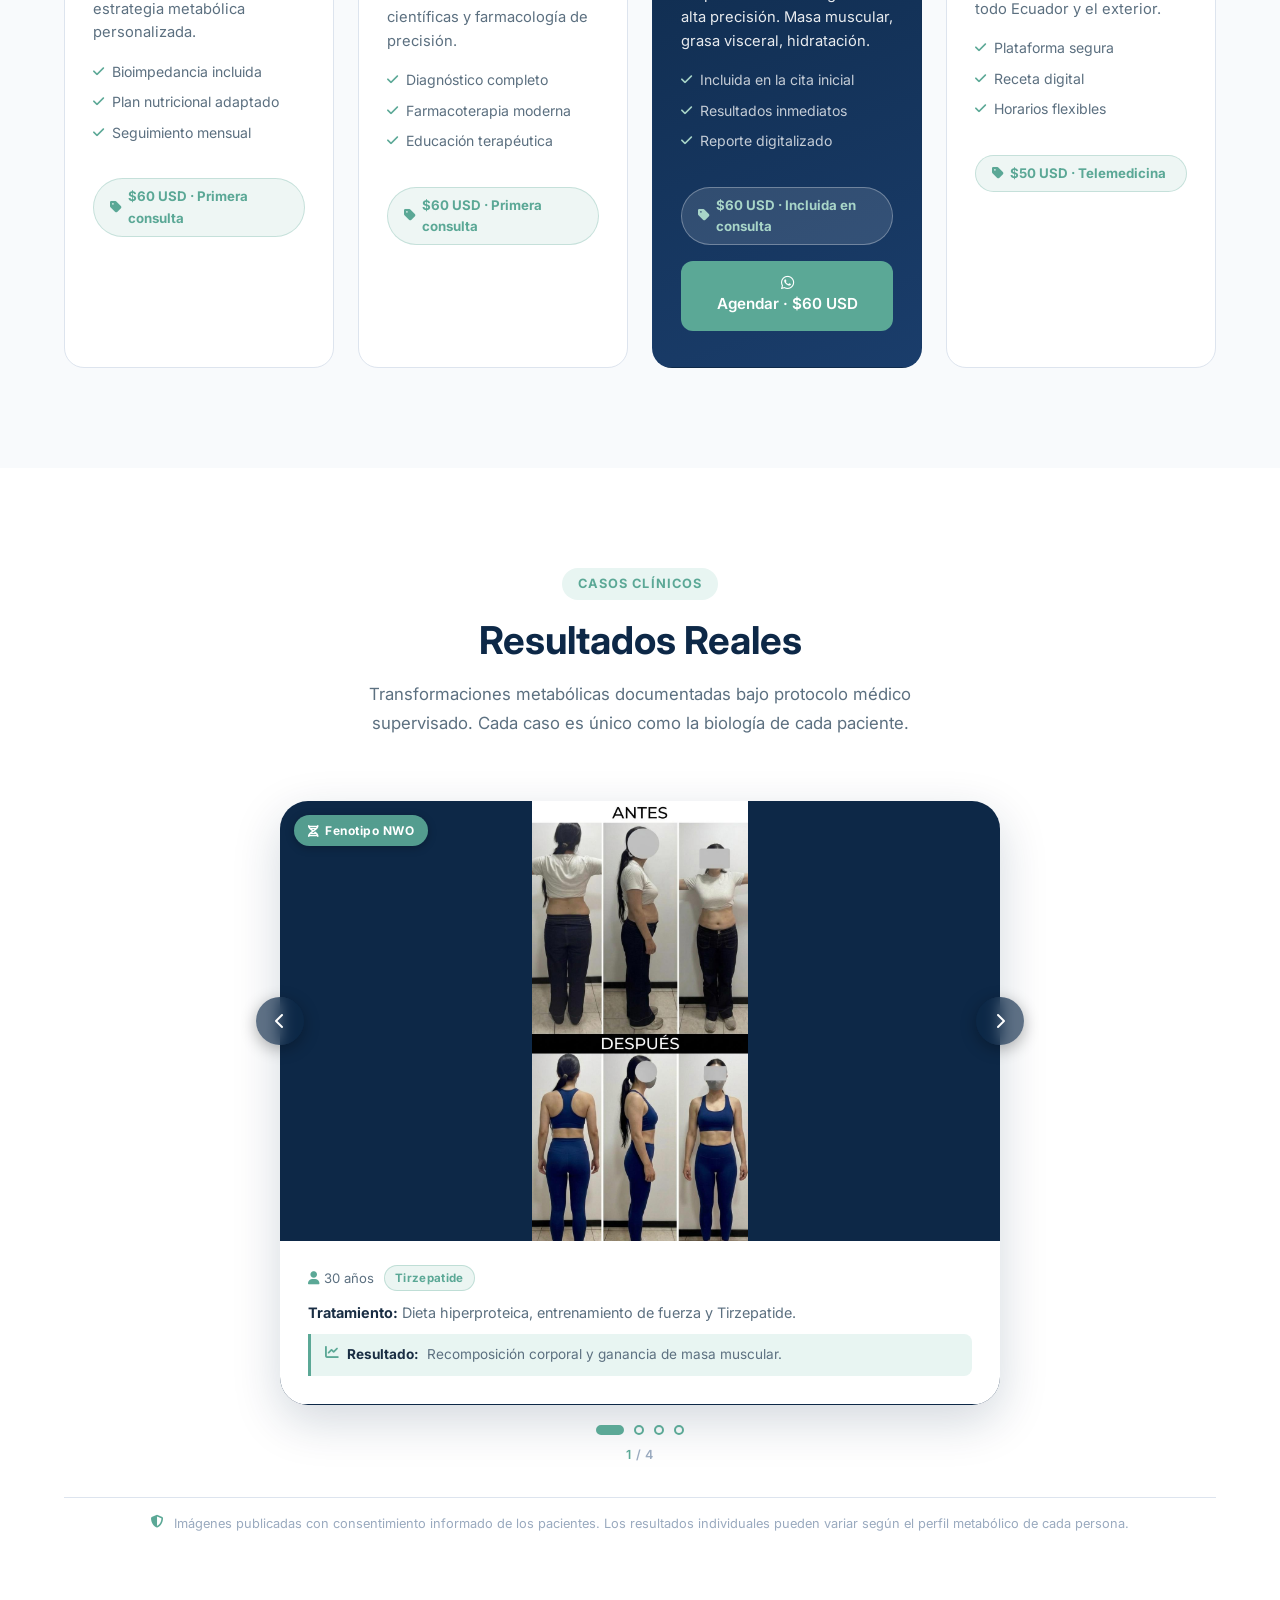
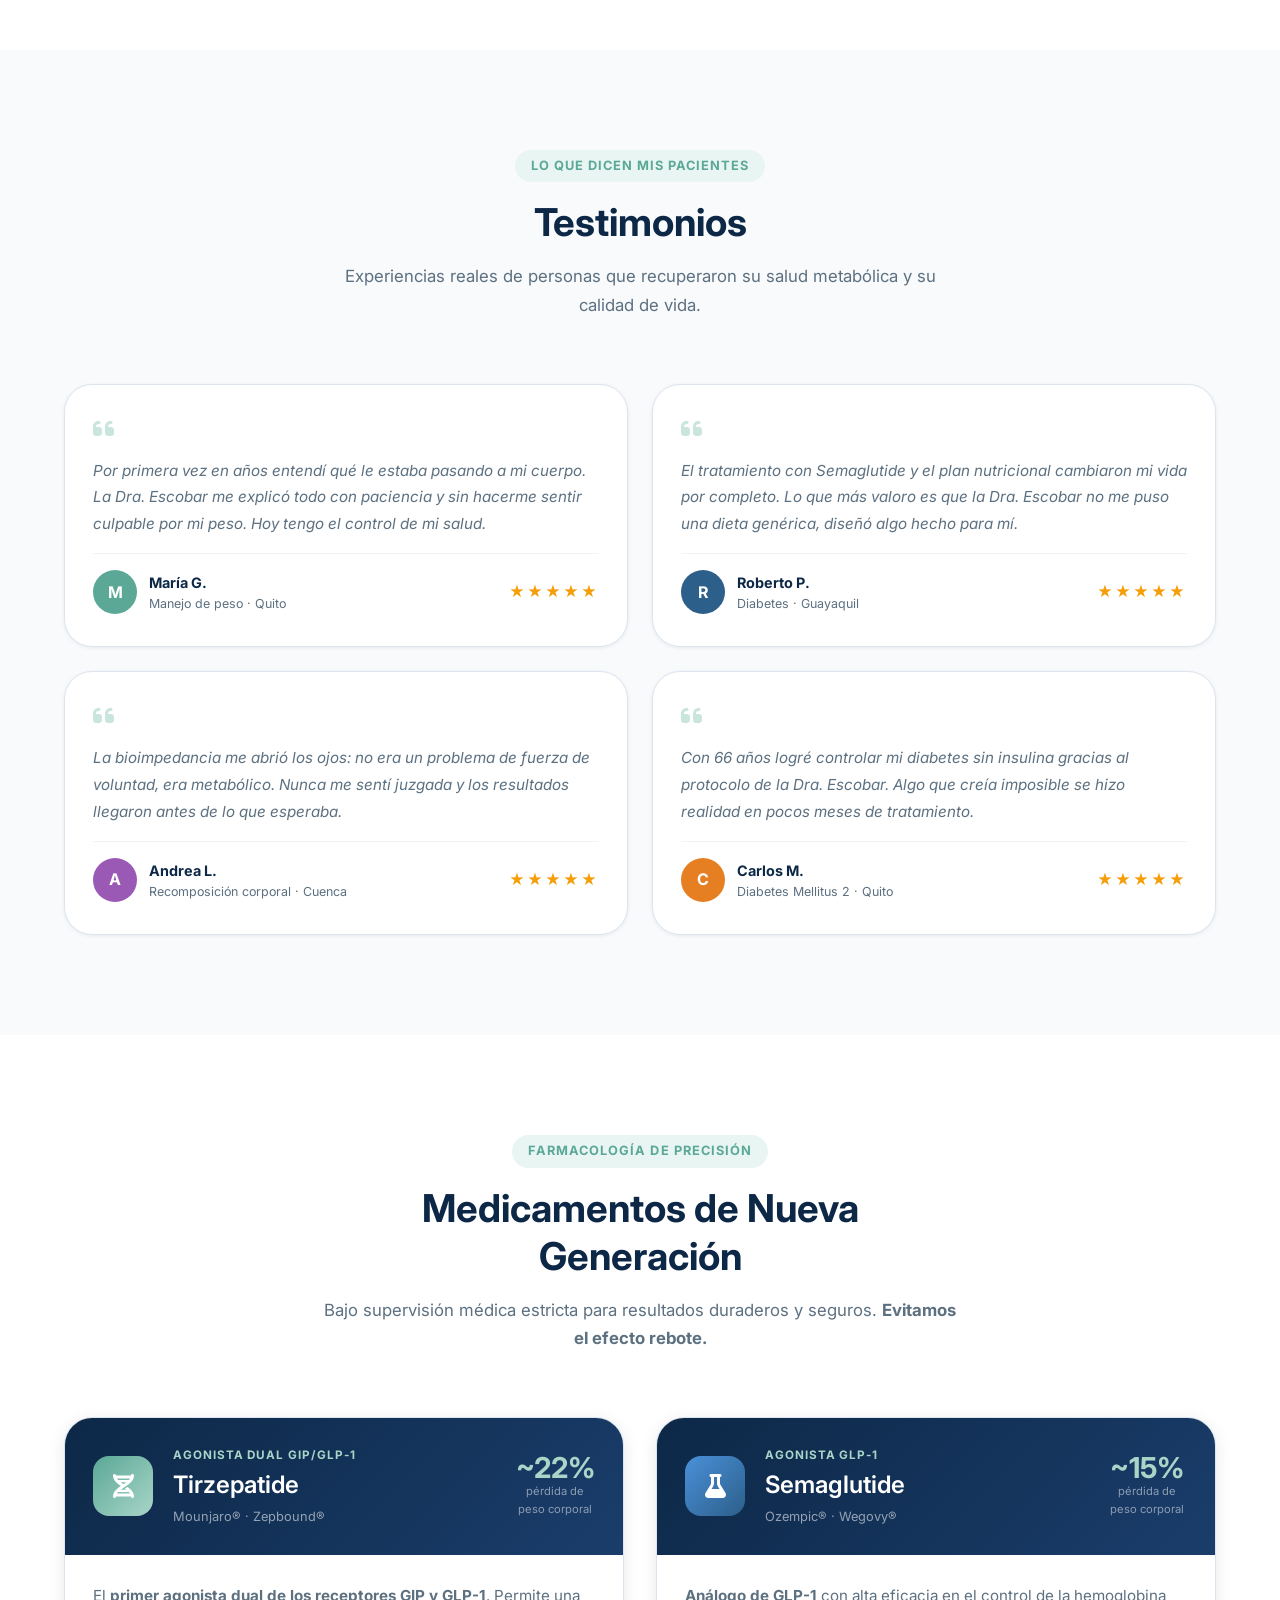
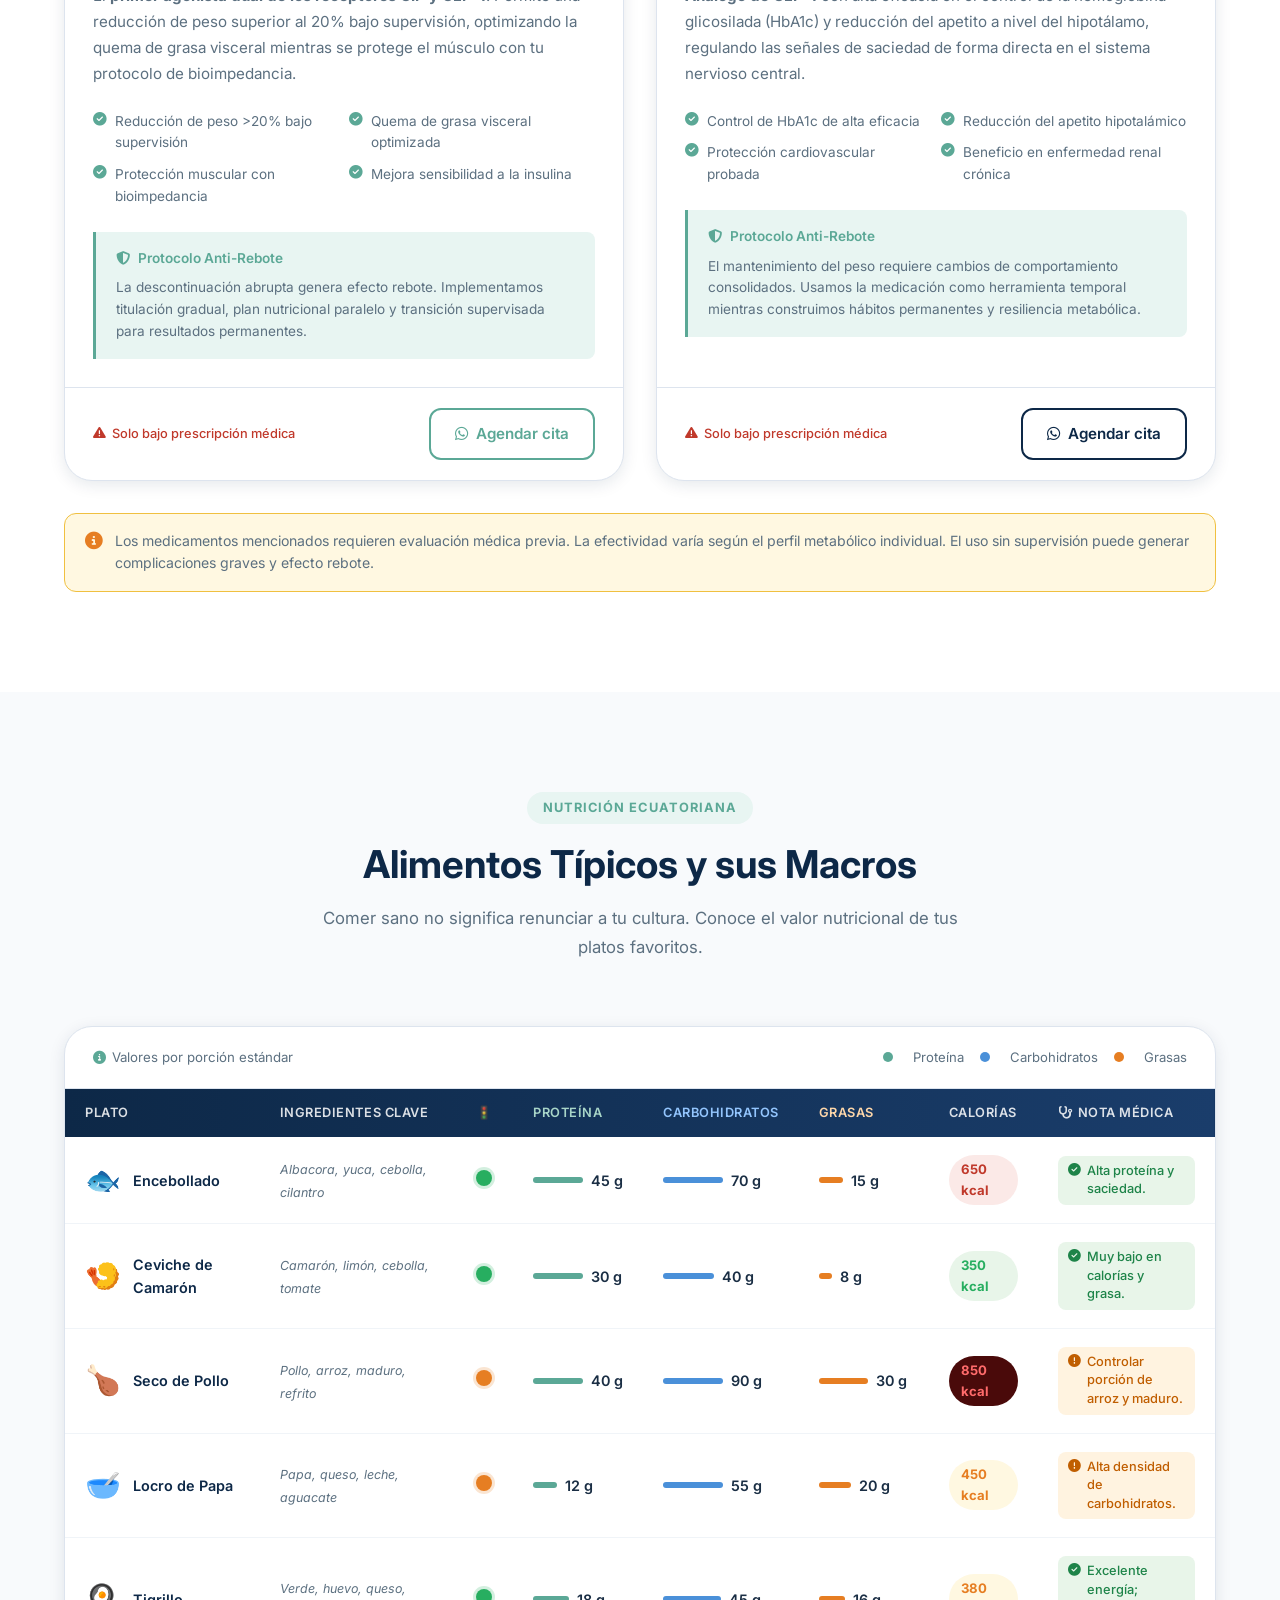
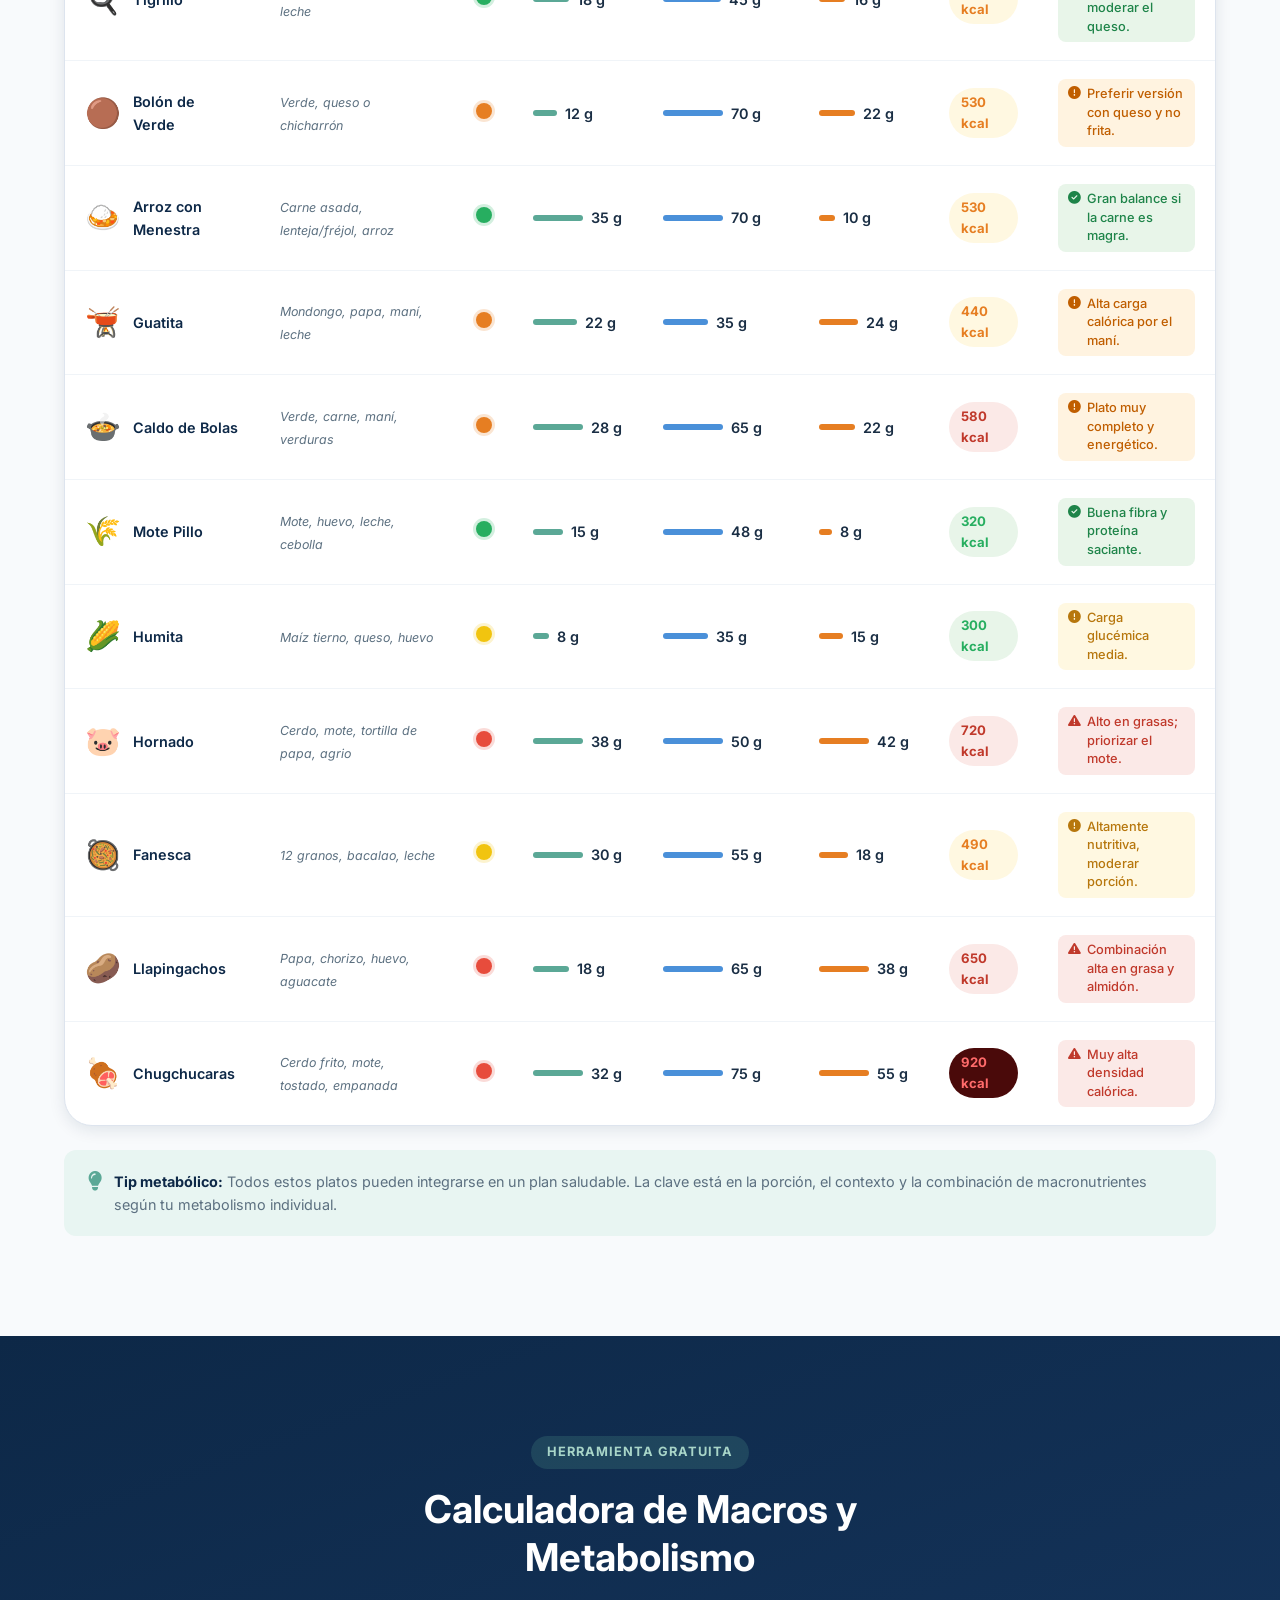
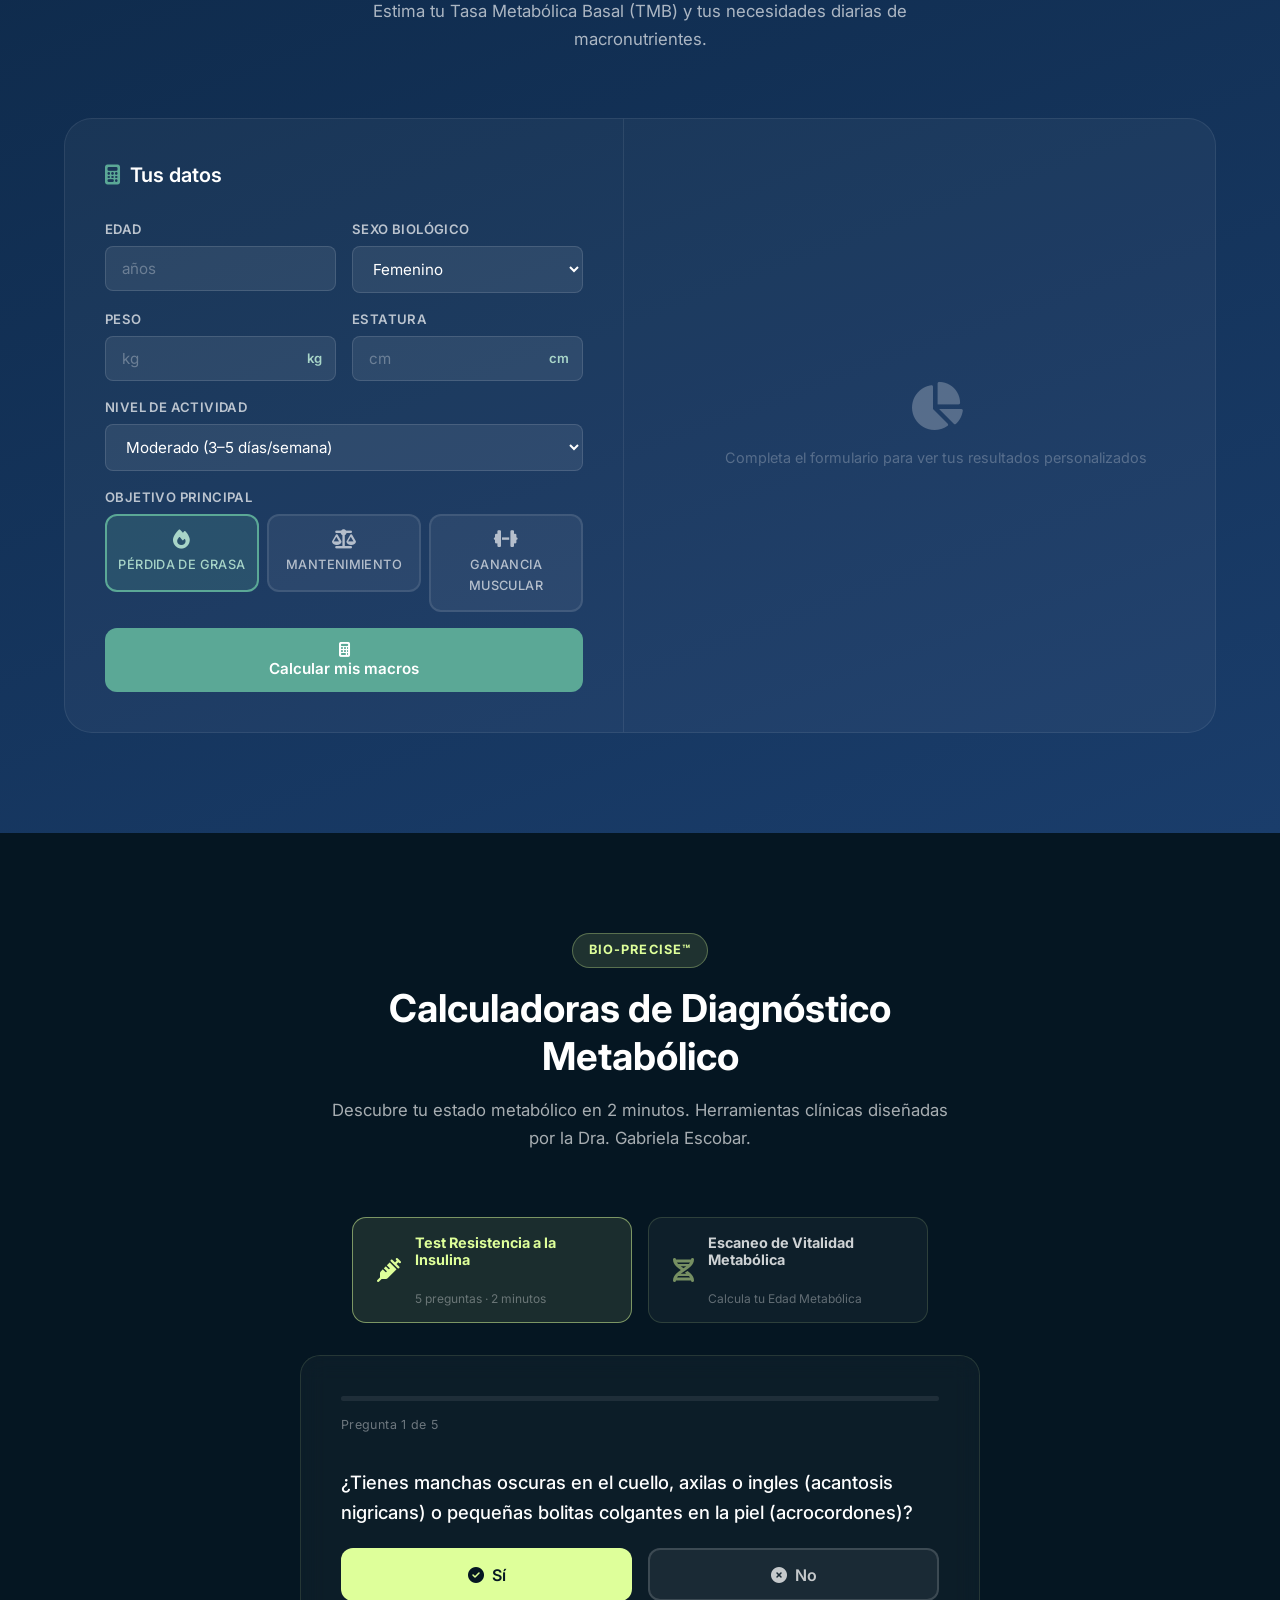
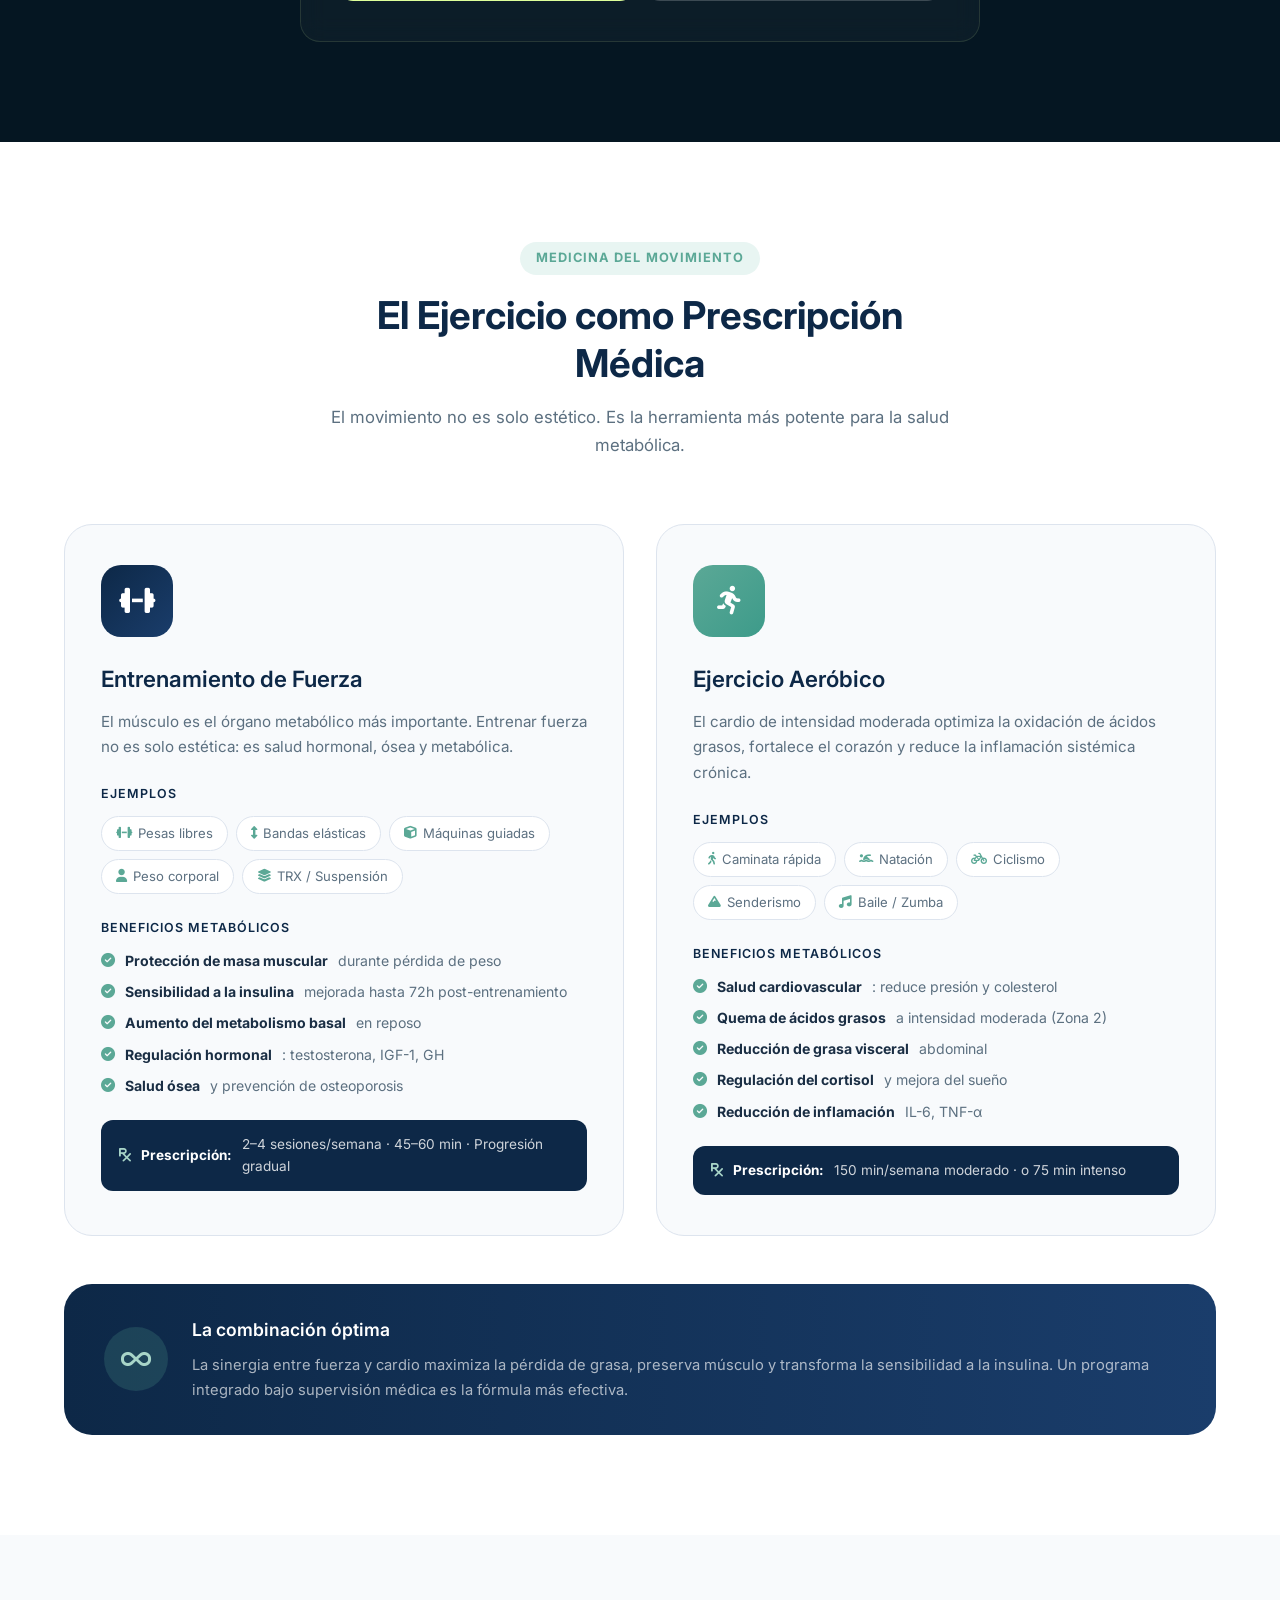
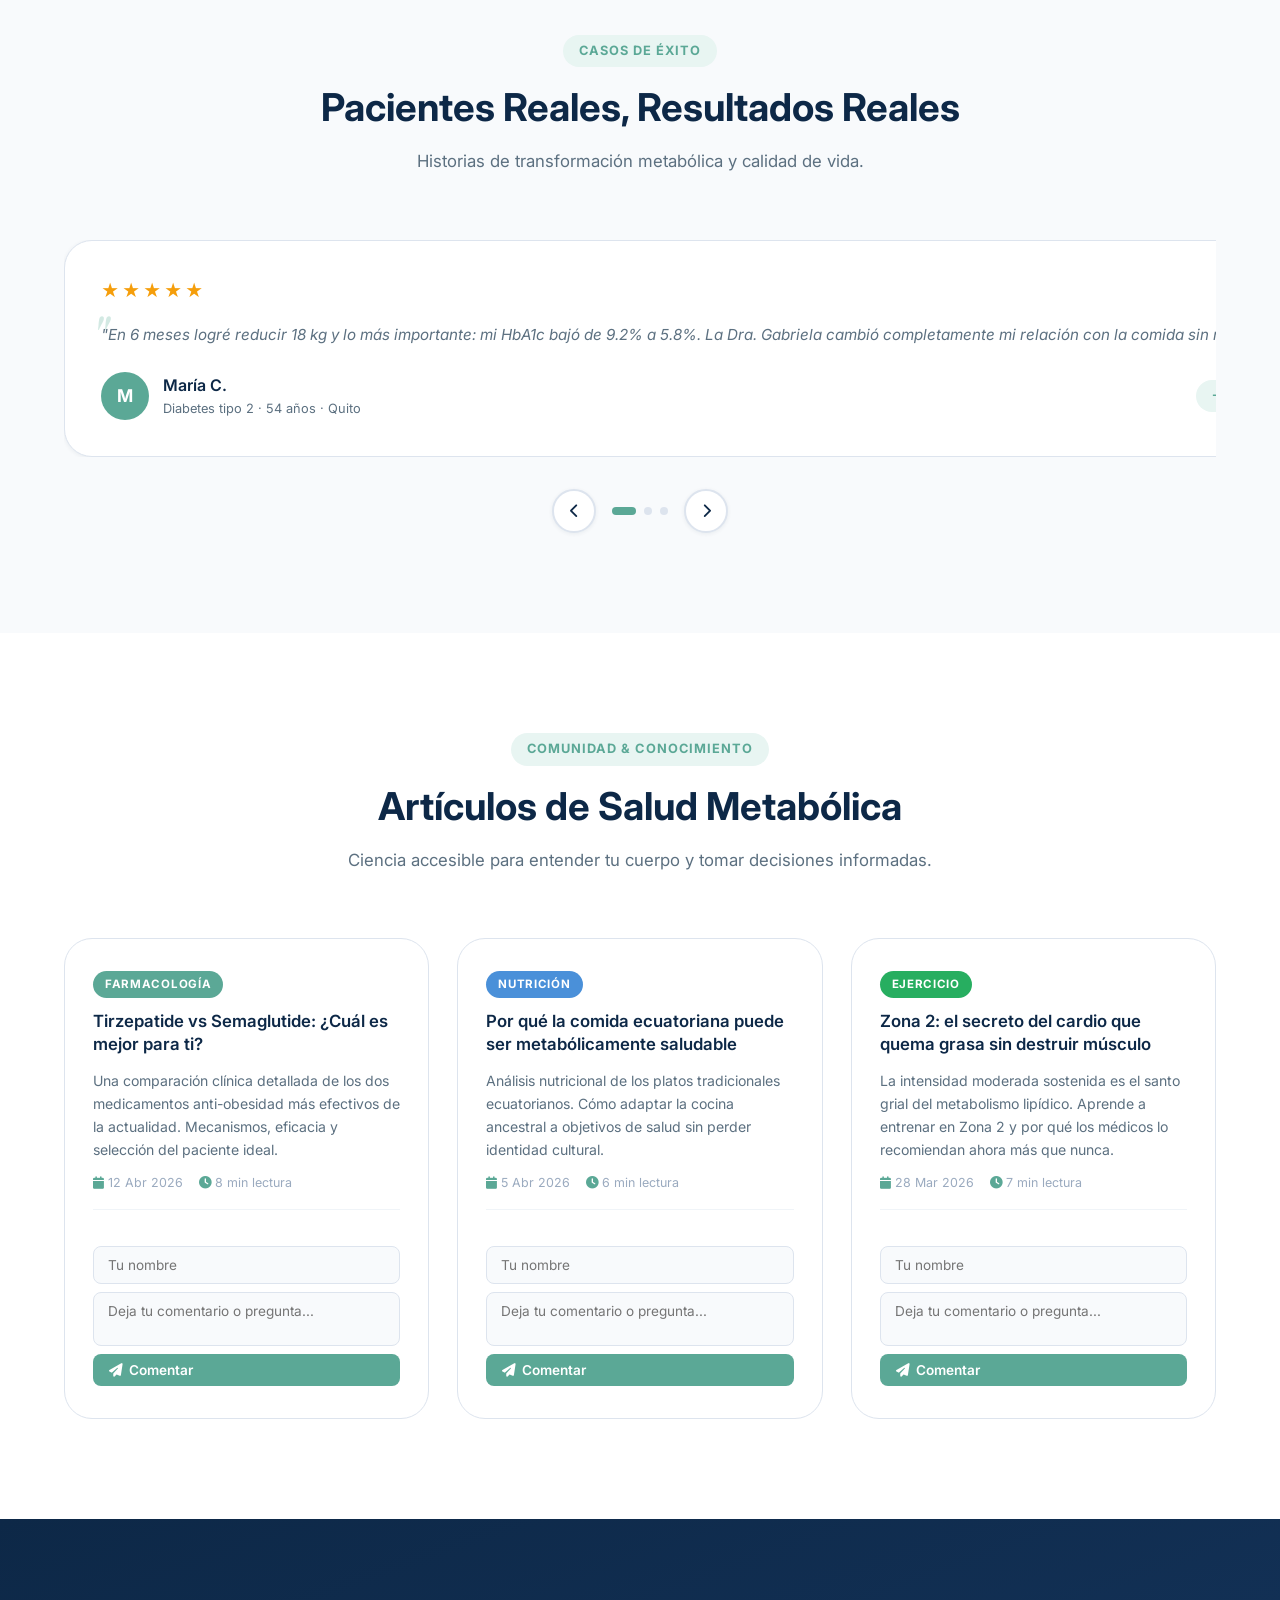
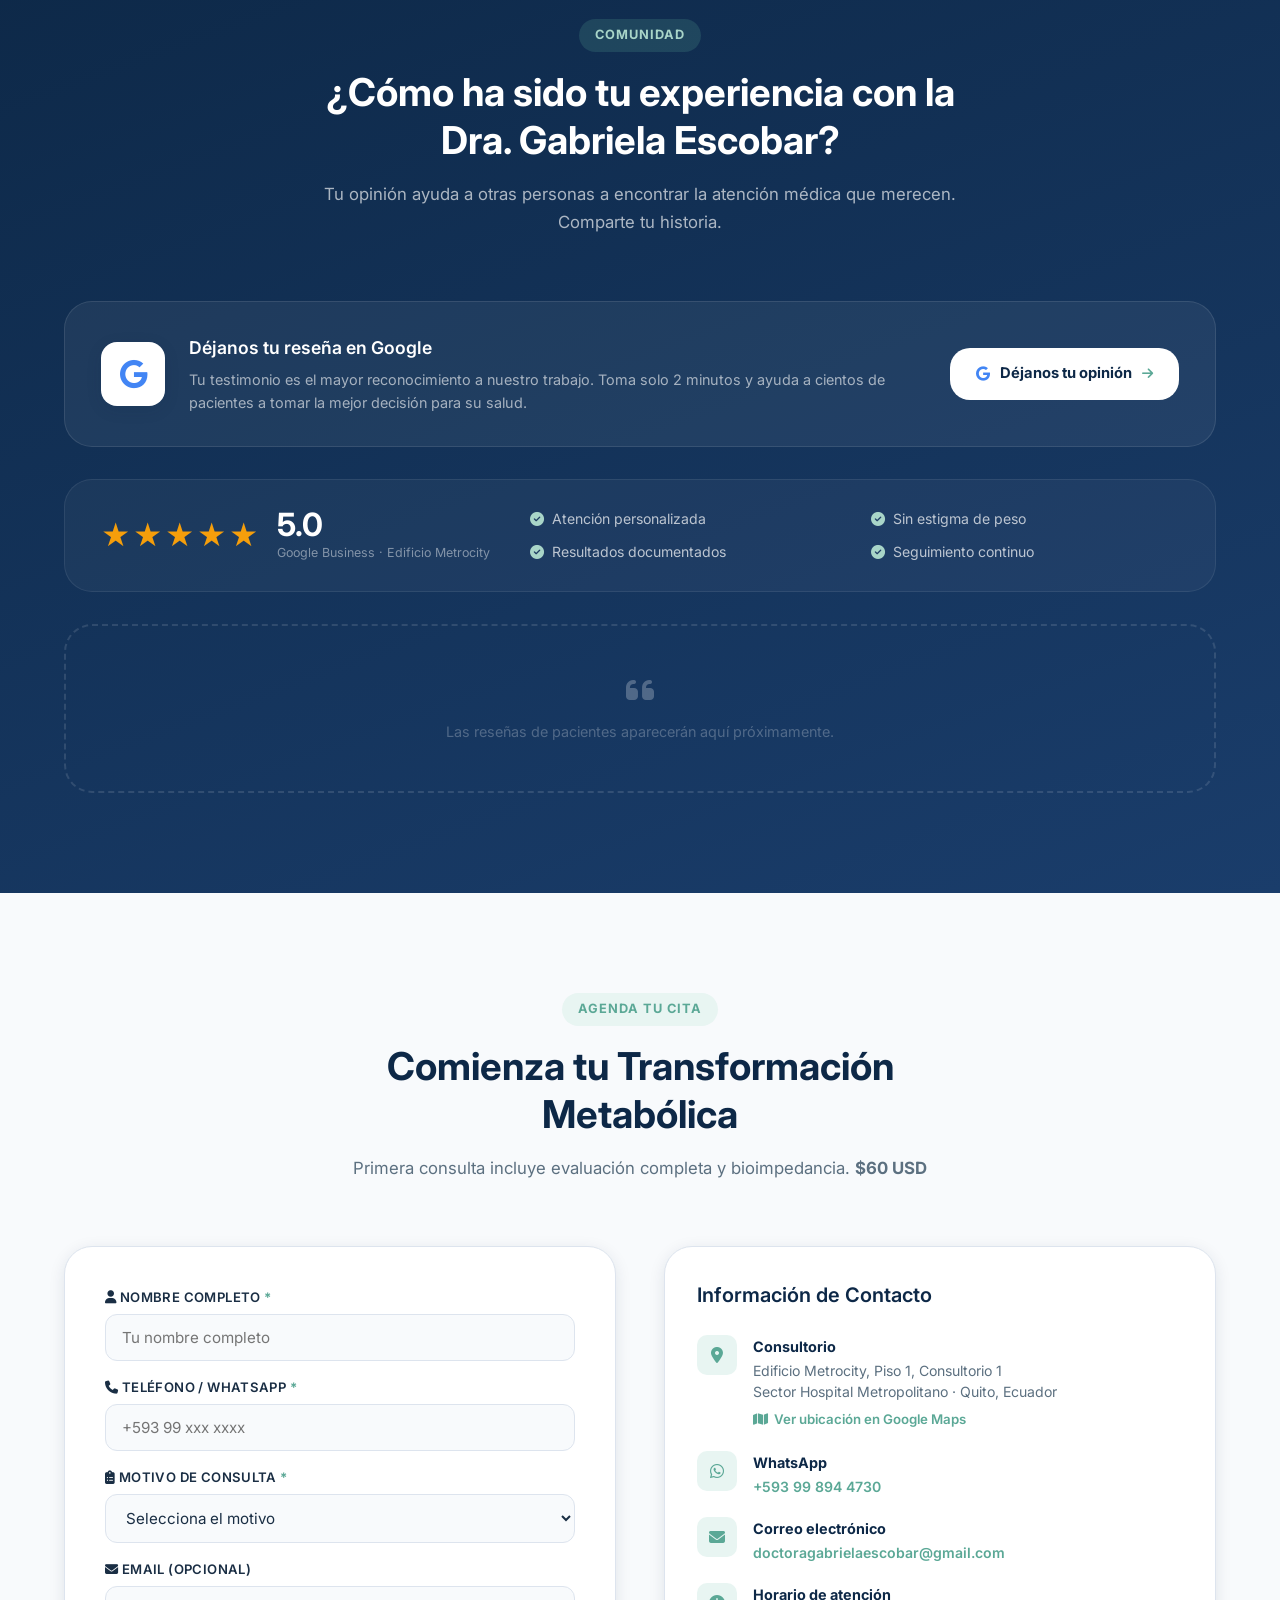
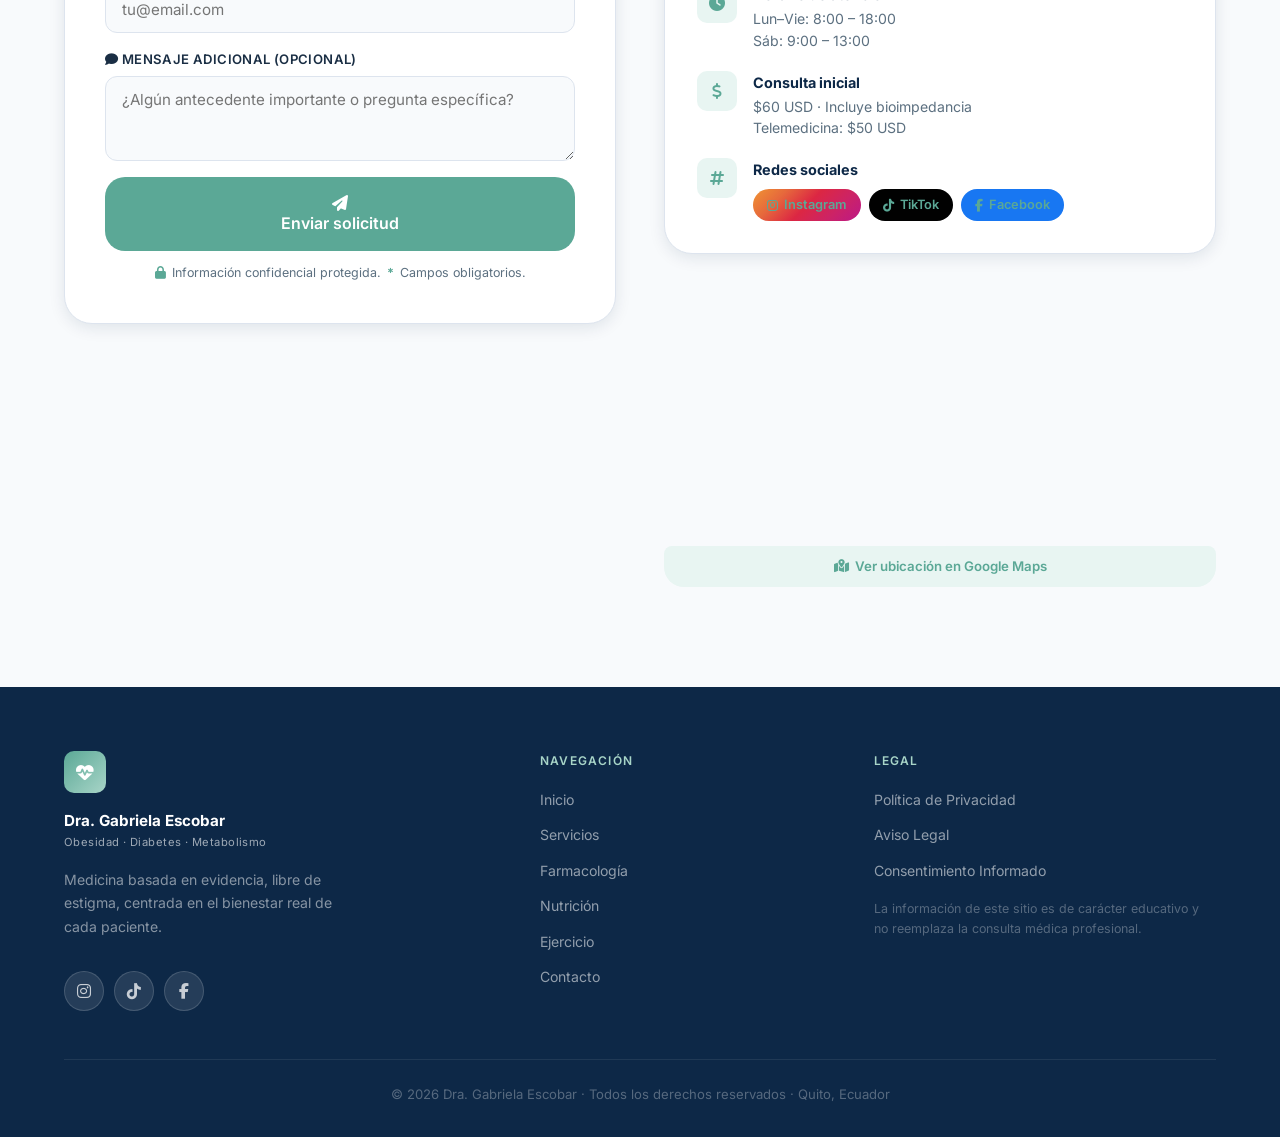
==== commit aed4cbe0: "fix: Tirzepatide/Semaglutide spelling, service prices, mobile responsive - Correct drug names: Tirze" ====
--- a/index.html
+++ b/index.html
@@ -173,6 +173,7 @@
           <li><i class="fas fa-check"></i> Plan nutricional adaptado</li>
           <li><i class="fas fa-check"></i> Seguimiento mensual</li>
         </ul>
+        <div class="service-price-tag"><i class="fas fa-tag"></i> $60 USD · Primera consulta</div>
       </div>
       <div class="service-card" data-aos="fade-up" data-delay="100">
         <div class="service-icon" style="--c: #4A90D9"><i class="fas fa-syringe"></i></div>
@@ -183,6 +184,7 @@
           <li><i class="fas fa-check"></i> Farmacoterapia moderna</li>
           <li><i class="fas fa-check"></i> Educación terapéutica</li>
         </ul>
+        <div class="service-price-tag"><i class="fas fa-tag"></i> $60 USD · Primera consulta</div>
       </div>
       <div class="service-card featured" data-aos="fade-up" data-delay="200">
         <div class="featured-tag">Más solicitado</div>
@@ -194,6 +196,7 @@
           <li><i class="fas fa-check"></i> Resultados inmediatos</li>
           <li><i class="fas fa-check"></i> Reporte digitalizado</li>
         </ul>
+        <div class="service-price-tag"><i class="fas fa-tag"></i> $60 USD · Incluida en consulta</div>
         <a href="https://wa.me/593998944730?text=Hola,%20Dra.%20Escobar.%20Me%20gustaría%20agendar%20una%20cita%20médica." class="btn btn-primary mt-auto" target="_blank" rel="noopener"><i class="fab fa-whatsapp"></i> Agendar · $60 USD</a>
       </div>
       <div class="service-card" data-aos="fade-up" data-delay="300">
@@ -205,6 +208,7 @@
           <li><i class="fas fa-check"></i> Receta digital</li>
           <li><i class="fas fa-check"></i> Horarios flexibles</li>
         </ul>
+        <div class="service-price-tag"><i class="fas fa-tag"></i> $50 USD · Telemedicina</div>
       </div>
     </div>
   </div>
@@ -397,7 +401,7 @@
     </div>
     <div class="pharma-grid">
 
-      <!-- Tirzepatida -->
+      <!-- Tirzepatide -->
       <div class="pharma-card" data-aos="fade-right">
         <div class="pharma-header">
           <div class="pharma-molecule">
@@ -405,7 +409,7 @@
           </div>
           <div>
             <span class="pharma-class">Agonista dual GIP/GLP-1</span>
-            <h3>Tirzepatida</h3>
+            <h3>Tirzepatide</h3>
             <span class="pharma-brand">Mounjaro® · Zepbound®</span>
           </div>
           <div class="pharma-efficacy">
@@ -432,7 +436,7 @@
         </div>
       </div>
 
-      <!-- Semaglutida -->
+      <!-- Semaglutide -->
       <div class="pharma-card" data-aos="fade-left">
         <div class="pharma-header">
           <div class="pharma-molecule" style="background: linear-gradient(135deg, #4A90D9, #2C5F8A)">
@@ -440,7 +444,7 @@
           </div>
           <div>
             <span class="pharma-class">Agonista GLP-1</span>
-            <h3>Semaglutida</h3>
+            <h3>Semaglutide</h3>
             <span class="pharma-brand">Ozempic® · Wegovy®</span>
           </div>
           <div class="pharma-efficacy">
@@ -833,24 +837,7 @@
         </div>
       </div>
 
-      <!-- Paso 2: Lead capture -->
-      <div class="bp-step" id="bp-step-insulin-lead" style="display:none">
-        <div class="bp-lead-wrapper">
-          <div class="bp-analyzing-icon"><i class="fas fa-dna"></i></div>
-          <h3>Estamos analizando tus datos...</h3>
-          <p>¿A qué WhatsApp enviamos tu reporte detallado?</p>
-          <div class="bp-lead-form">
-            <input type="text" id="bp-name-insulin" placeholder="Tu nombre completo" />
-            <input type="tel" id="bp-wa-insulin" placeholder="Tu WhatsApp (0991234567)" />
-            <button class="bp-submit-btn" onclick="bpRevealInsulinResult()">
-              <i class="fas fa-unlock-alt"></i> Ver mi diagnóstico ahora
-            </button>
-            <p class="bp-lead-note"><i class="fas fa-lock"></i> Datos privados. Solo para enviarte tu reporte.</p>
-          </div>
-        </div>
-      </div>
-
-      <!-- Paso 3: Resultado -->
+      <!-- Paso 2: Resultado -->
       <div class="bp-step" id="bp-step-insulin-result" style="display:none">
         <div class="bp-result-wrapper">
           <h3 class="bp-result-heading">Tu Diagnóstico de Riesgo Insulínico</h3>
@@ -869,7 +856,7 @@
           <div class="bp-result-cta" id="bp-result-insulin-cta" style="display:none">
             <p class="bp-alert-text">Tu metabolismo presenta señales de alerta. No esperes a un evento crítico.</p>
             <a id="bp-wa-link-insulin" href="#" class="bp-cta-btn" target="_blank" rel="noopener">
-              <i class="fab fa-whatsapp"></i> Agendar Evaluación en Edificio Metrocity ($60)
+              <i class="fab fa-whatsapp"></i> ¡Agenda tu cita YA! · Metrocity ($60)
             </a>
           </div>
           <button class="bp-reset-btn" onclick="bpResetInsulin()">
@@ -955,24 +942,7 @@
         </div>
       </div>
 
-      <!-- Paso 2: Lead capture -->
-      <div class="bp-step" id="bp-step-meta-lead" style="display:none">
-        <div class="bp-lead-wrapper">
-          <div class="bp-analyzing-icon"><i class="fas fa-microscope"></i></div>
-          <h3>Estamos analizando tus datos...</h3>
-          <p>¿A qué WhatsApp enviamos tu reporte detallado?</p>
-          <div class="bp-lead-form">
-            <input type="text" id="bp-name-meta" placeholder="Tu nombre completo" />
-            <input type="tel" id="bp-wa-meta" placeholder="Tu WhatsApp (0991234567)" />
-            <button class="bp-submit-btn" onclick="bpRevealMetabolicResult()">
-              <i class="fas fa-unlock-alt"></i> Ver mi diagnóstico ahora
-            </button>
-            <p class="bp-lead-note"><i class="fas fa-lock"></i> Datos privados. Solo para enviarte tu reporte.</p>
-          </div>
-        </div>
-      </div>
-
-      <!-- Paso 3: Resultado -->
+      <!-- Paso 2: Resultado -->
       <div class="bp-step" id="bp-step-meta-result" style="display:none">
         <div class="bp-result-wrapper">
           <h3 class="bp-result-heading">Tu Escaneo Metabólico Completo</h3>
@@ -1005,7 +975,7 @@
           <div class="bp-result-cta" id="bp-result-meta-cta" style="display:none">
             <p class="bp-alert-text">Tu metabolismo presenta señales de alerta. No esperes a un evento crítico.</p>
             <a id="bp-wa-link-meta" href="#" class="bp-cta-btn" target="_blank" rel="noopener">
-              <i class="fab fa-whatsapp"></i> Agendar Evaluación en Edificio Metrocity ($60)
+              <i class="fab fa-whatsapp"></i> ¡Agenda tu cita YA! · Metrocity ($60)
             </a>
           </div>
           <button class="bp-reset-btn" onclick="bpResetMetabolic()">
@@ -1191,7 +1161,7 @@
 
       <article class="blog-card" data-aos="fade-up" data-delay="0">
         <div class="blog-tag">Farmacología</div>
-        <h3>Tirzepatida vs Semaglutida: ¿Cuál es mejor para ti?</h3>
+        <h3>Tirzepatide vs Semaglutide: ¿Cuál es mejor para ti?</h3>
         <p>Una comparación clínica detallada de los dos medicamentos anti-obesidad más efectivos de la actualidad. Mecanismos, eficacia y selección del paciente ideal.</p>
         <div class="blog-meta">
           <span><i class="fas fa-calendar"></i> 12 Abr 2026</span>
--- a/styles.css
+++ b/styles.css
@@ -353,6 +353,20 @@
 @media (max-width: 1300px) {
   .nav-pill-mint { display: none; }
 }
+/* Pills visibles en el menú hamburguesa móvil */
+@media (max-width: 768px) {
+  .nav-pill-mint {
+    display: block !important;
+    background: rgba(91,168,150,.12);
+    border: 1px solid rgba(91,168,150,.3);
+    border-radius: var(--radius-md) !important;
+    padding: 14px 16px !important;
+    font-size: .95rem !important;
+    text-align: left;
+    width: 100%;
+    color: var(--mint-light) !important;
+  }
+}
 
 .nav-pill-mint {
   background: rgba(91,168,150,.15);
@@ -686,6 +700,25 @@
   color: var(--text-light);
 }
 .service-list i { color: var(--mint); font-size: .8rem; }
+
+.service-price-tag {
+  display: inline-flex;
+  align-items: center;
+  gap: 6px;
+  margin-top: 18px;
+  padding: 7px 16px;
+  background: rgba(91,168,150,.1);
+  border: 1px solid rgba(91,168,150,.28);
+  border-radius: 50px;
+  color: var(--mint);
+  font-size: .83rem;
+  font-weight: 700;
+}
+.service-card.featured .service-price-tag {
+  background: rgba(255,255,255,.12);
+  border-color: rgba(255,255,255,.3);
+  color: var(--mint-light);
+}
 
 /* ════════════════════════════════════════════
    PHARMACOLOGY
@@ -2873,7 +2906,7 @@
 .bp-metric-warn { color: #FFC107; }
 .bp-metric-bad  { color: #F44336; }
 
-/* Responsive */
+/* Bio-Precise responsive */
 @media (max-width: 640px) {
   .bp-panel        { padding: 1.5rem 1.2rem; }
   .bp-tabs         { flex-direction: column; align-items: center; }
@@ -2886,4 +2919,93 @@
   .bp-age-num      { font-size: 2.8rem; }
   .bp-age-display  { gap: 1rem; }
   .bp-age-arrow    { font-size: 1.3rem; }
-}
+  .bp-cta-btn      { font-size: .82rem; padding: .85rem 1.2rem; }
+}
+
+/* ═══════════════════════════════════════════════
+   MOBILE GLOBAL — mejoras generales ≤ 768px
+═══════════════════════════════════════════════ */
+@media (max-width: 768px) {
+  /* Evitar desborde horizontal global */
+  html, body { overflow-x: hidden; max-width: 100vw; }
+  .container  { padding: 0 18px; }
+  .section    { padding: 64px 0; }
+
+  /* Hero */
+  .hero-container   { padding: 48px 18px 56px; gap: 32px; }
+  .hero-badge       { font-size: .73rem; padding: 6px 12px; white-space: normal; text-align: center; }
+  .hero-sub         { font-size: .92rem; max-width: 100%; }
+  .hero-actions     { flex-direction: column; gap: 10px; }
+  .hero-actions .btn { width: 100%; justify-content: center; text-align: center; }
+  .scarcity-badge   { font-size: .75rem; }
+
+  /* Servicios */
+  .service-card { padding: 28px 22px; }
+
+  /* Farmacología */
+  .pharma-card     { padding: 28px 20px; }
+  .pharma-header   { gap: 12px; }
+  .pharma-molecule { width: 48px; height: 48px; font-size: 1.2rem; }
+  .pharma-efficacy { width: 100%; }
+
+  /* Tabla nutrición */
+  .table-wrapper         { overflow-x: auto; -webkit-overflow-scrolling: touch; border-radius: 12px; }
+  .macros-table          { min-width: 620px; font-size: .78rem; }
+  .macros-table th,
+  .macros-table td       { padding: 10px 8px; }
+
+  /* Calculadora macros */
+  .calculator-section .calc-form,
+  .calculator-section .calc-results { padding: 24px 18px; }
+
+  /* Ejercicio */
+  .exercise-card { padding: 28px 20px; }
+
+  /* Testimonios */
+  .testimonial-card { padding: 24px 18px; }
+
+  /* Blog */
+  .blog-card { padding: 24px 20px; }
+
+  /* Contacto */
+  .info-card     { padding: 28px 20px; }
+  .map-wrapper   { border-radius: 12px; }
+
+  /* Footer */
+  .footer-grid { gap: 28px; }
+
+  /* Scarcity bar en muy pequeño */
+  .scarcity-text    { font-size: .76rem; }
+  .scarcity-cta-btn { font-size: .76rem; padding: 5px 10px; }
+}
+
+/* ═══════════════════════════════════════════════
+   MOBILE PEQUEÑO — ≤ 420px (teléfonos antiguos)
+═══════════════════════════════════════════════ */
+@media (max-width: 420px) {
+  .container  { padding: 0 14px; }
+  .hero-container { padding: 40px 14px 50px; }
+  .hero-actions .btn { font-size: .85rem; padding: 14px 18px; }
+  .btn-note { font-size: .7rem; }
+
+  /* Semáforo BP en pantallas muy pequeñas */
+  .bp-semaphore    { gap: 0.3rem; }
+  .bp-light        { min-width: 62px; padding: 0.6rem 0.35rem; }
+  .bp-light i      { font-size: 1.3rem; }
+  .bp-light span   { font-size: .62rem; }
+  .bp-age-num      { font-size: 2.2rem; }
+
+  /* Tabla scrollable hint */
+  .table-wrapper::after {
+    content: 'Desliza →';
+    display: block;
+    text-align: center;
+    font-size: .72rem;
+    color: rgba(0,0,0,.4);
+    padding: 6px 0;
+  }
+
+  /* Farmacología */
+  .efficacy-num { font-size: 1.4rem; }
+  .pharma-benefits { gap: 8px; }
+}
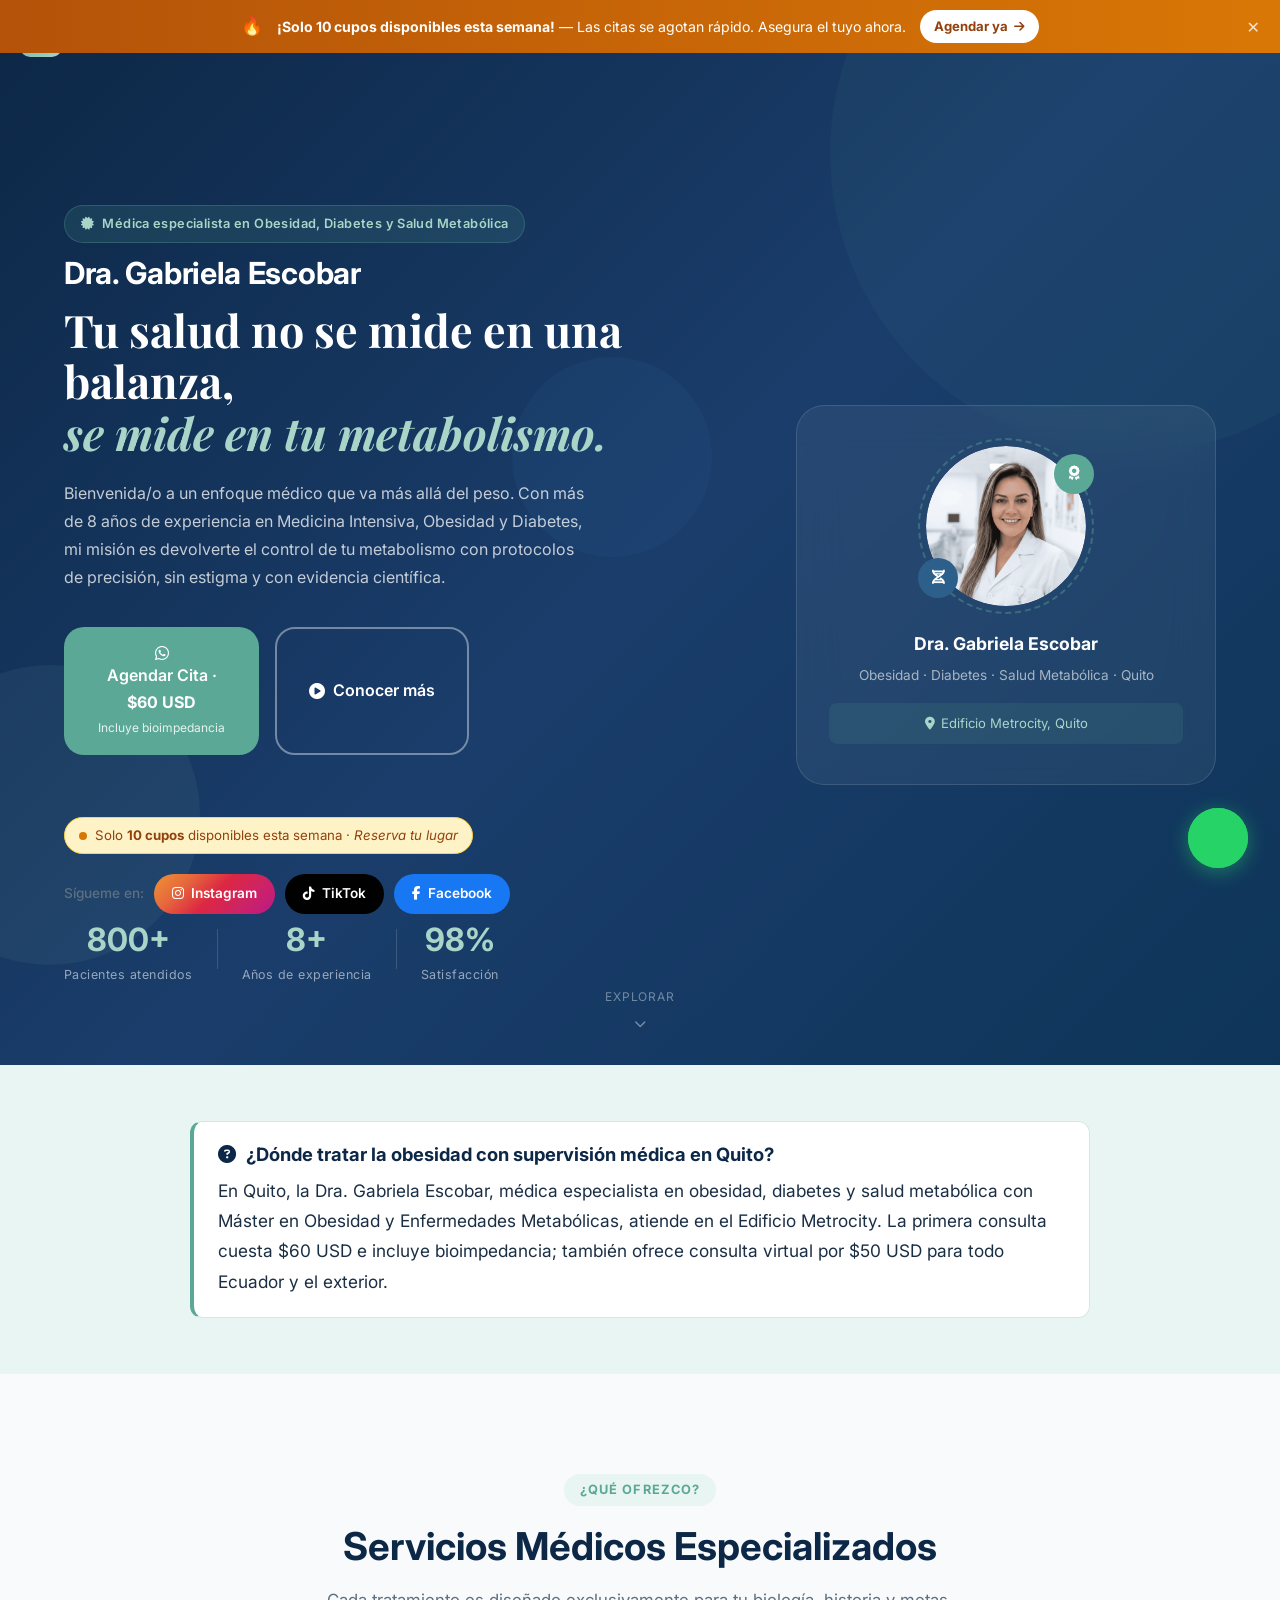
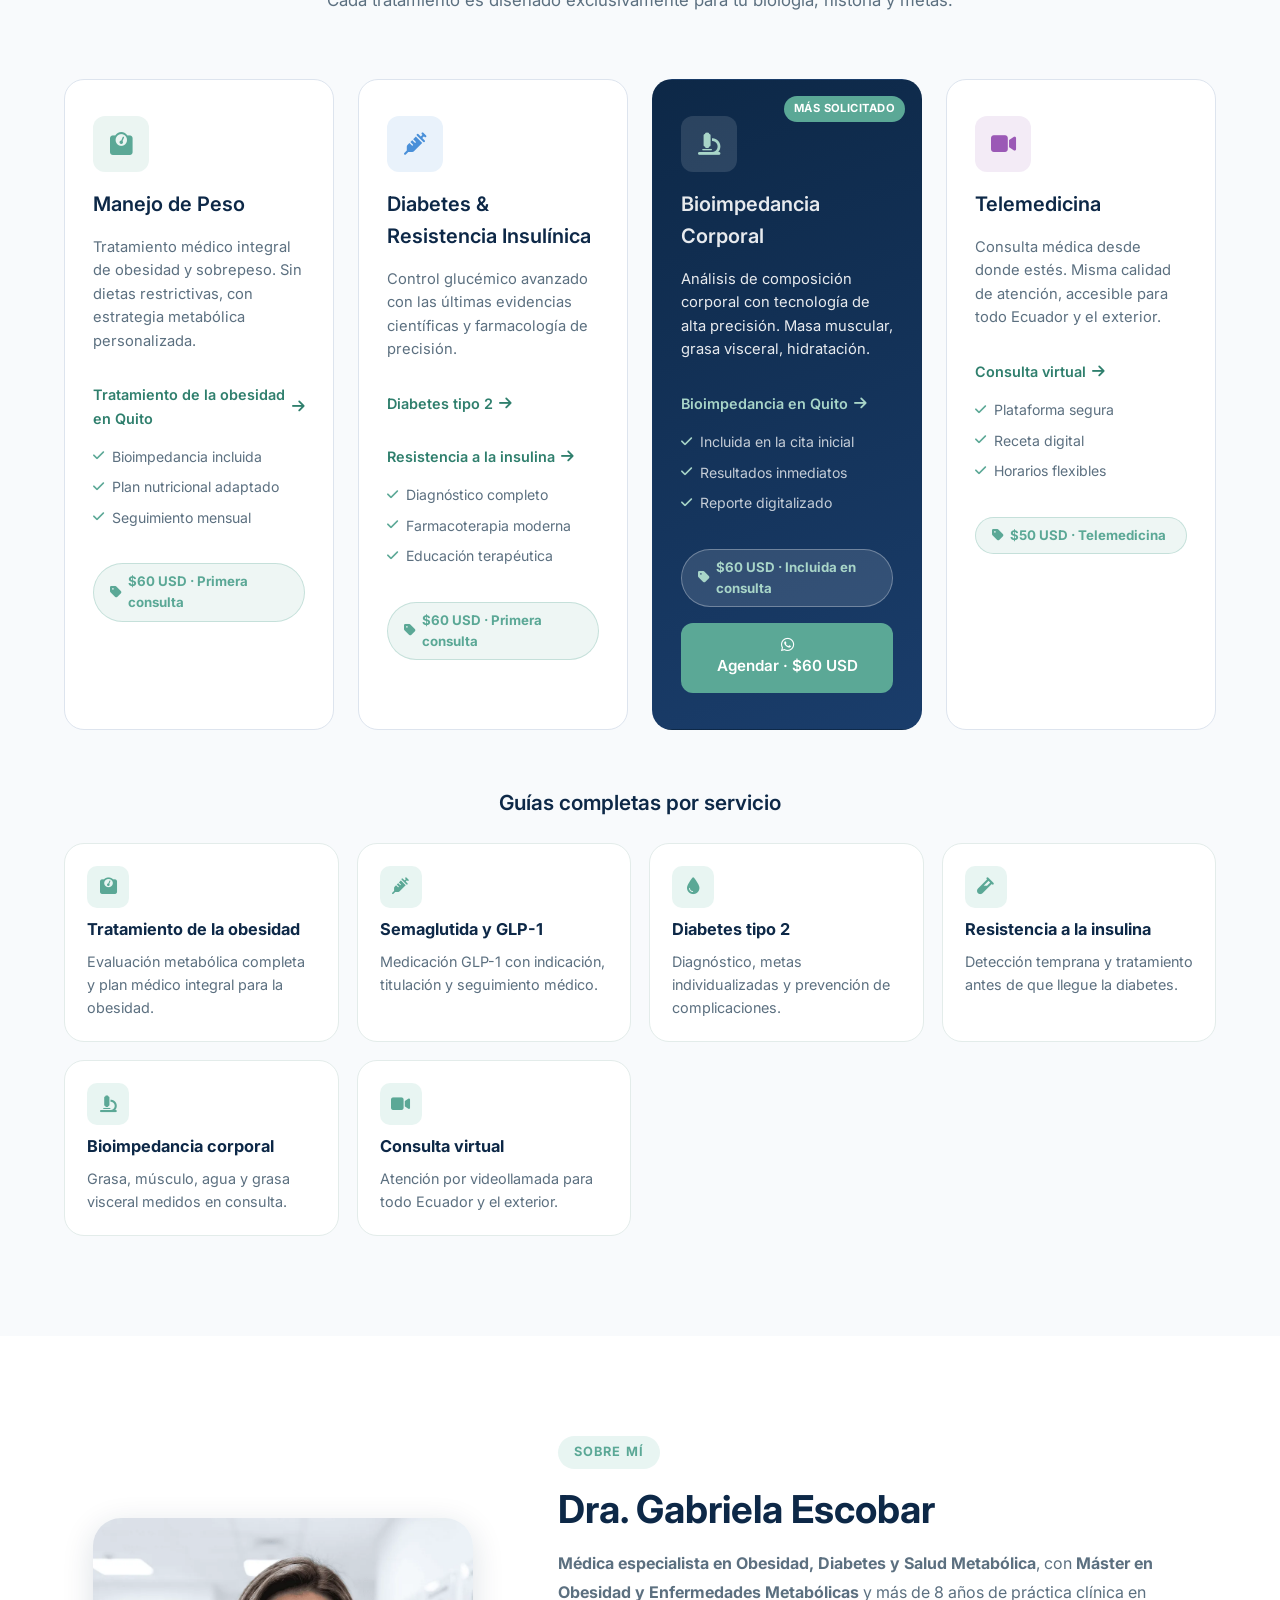
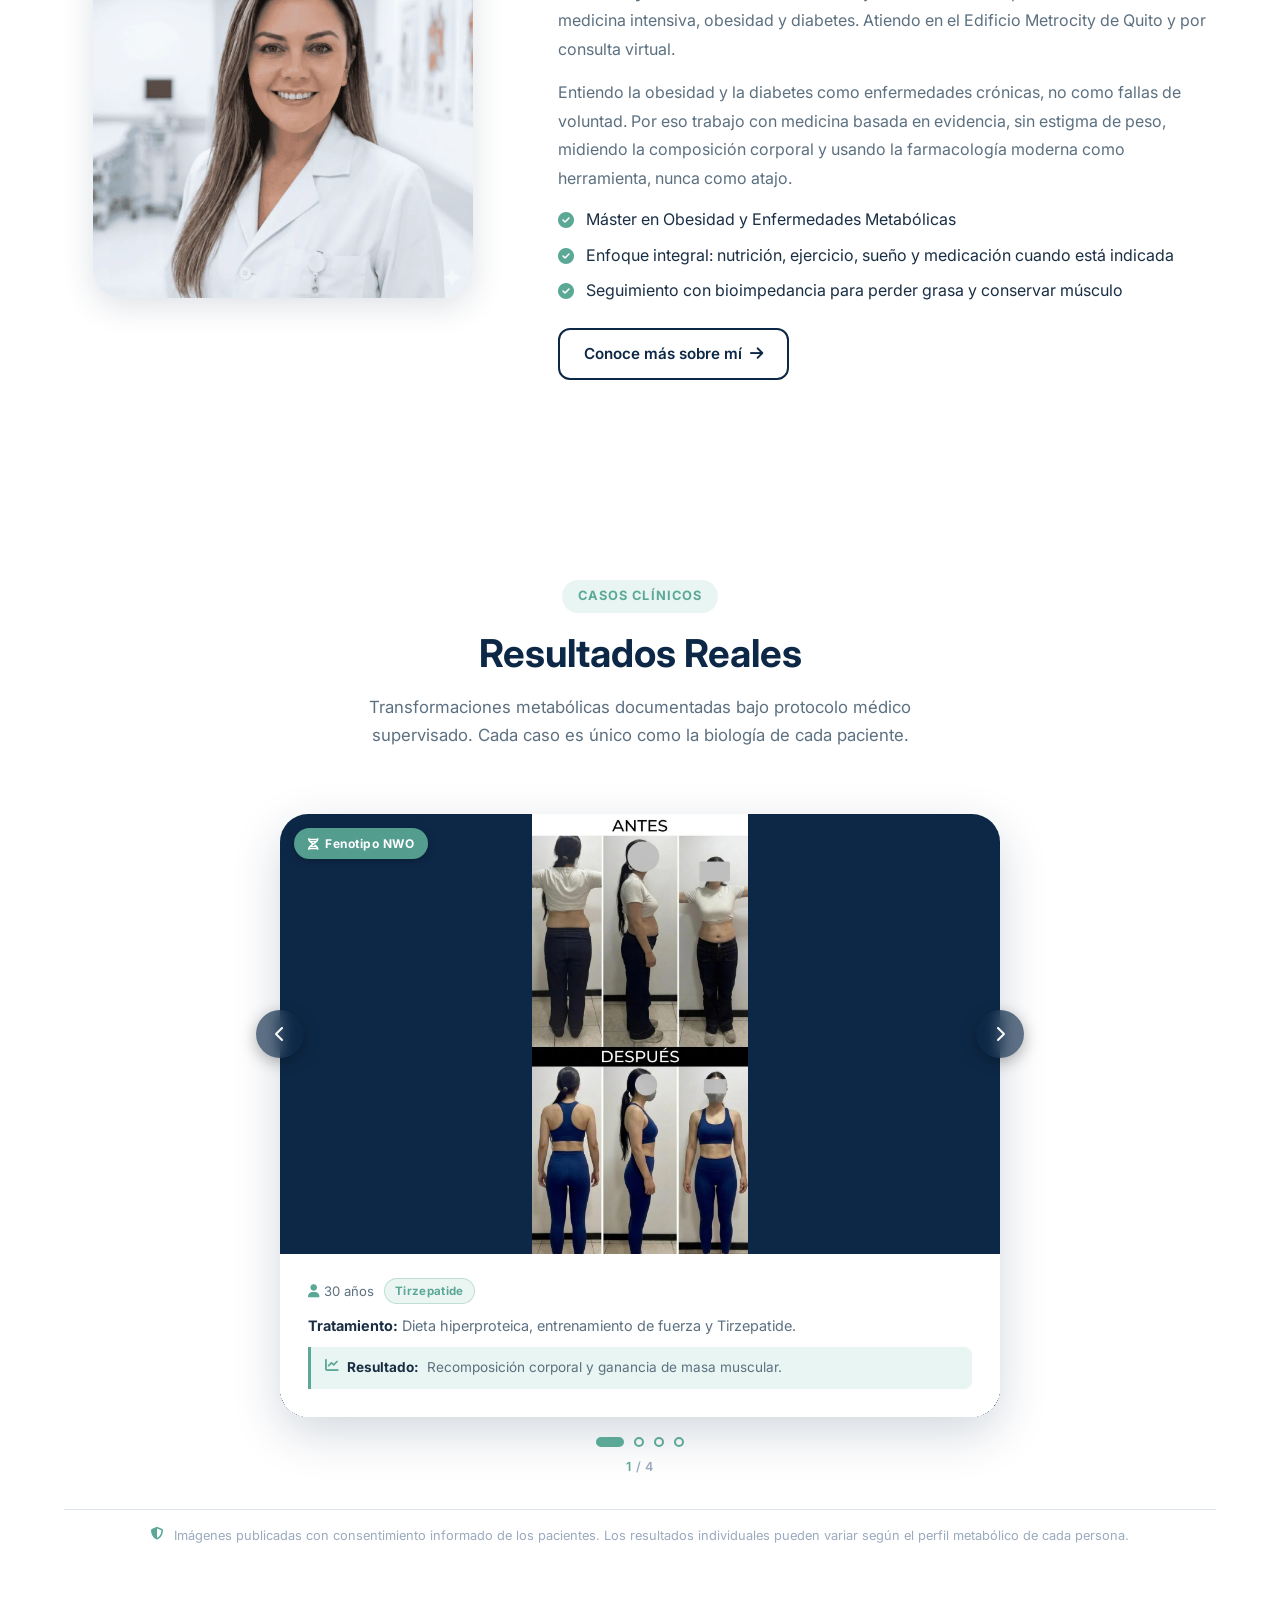
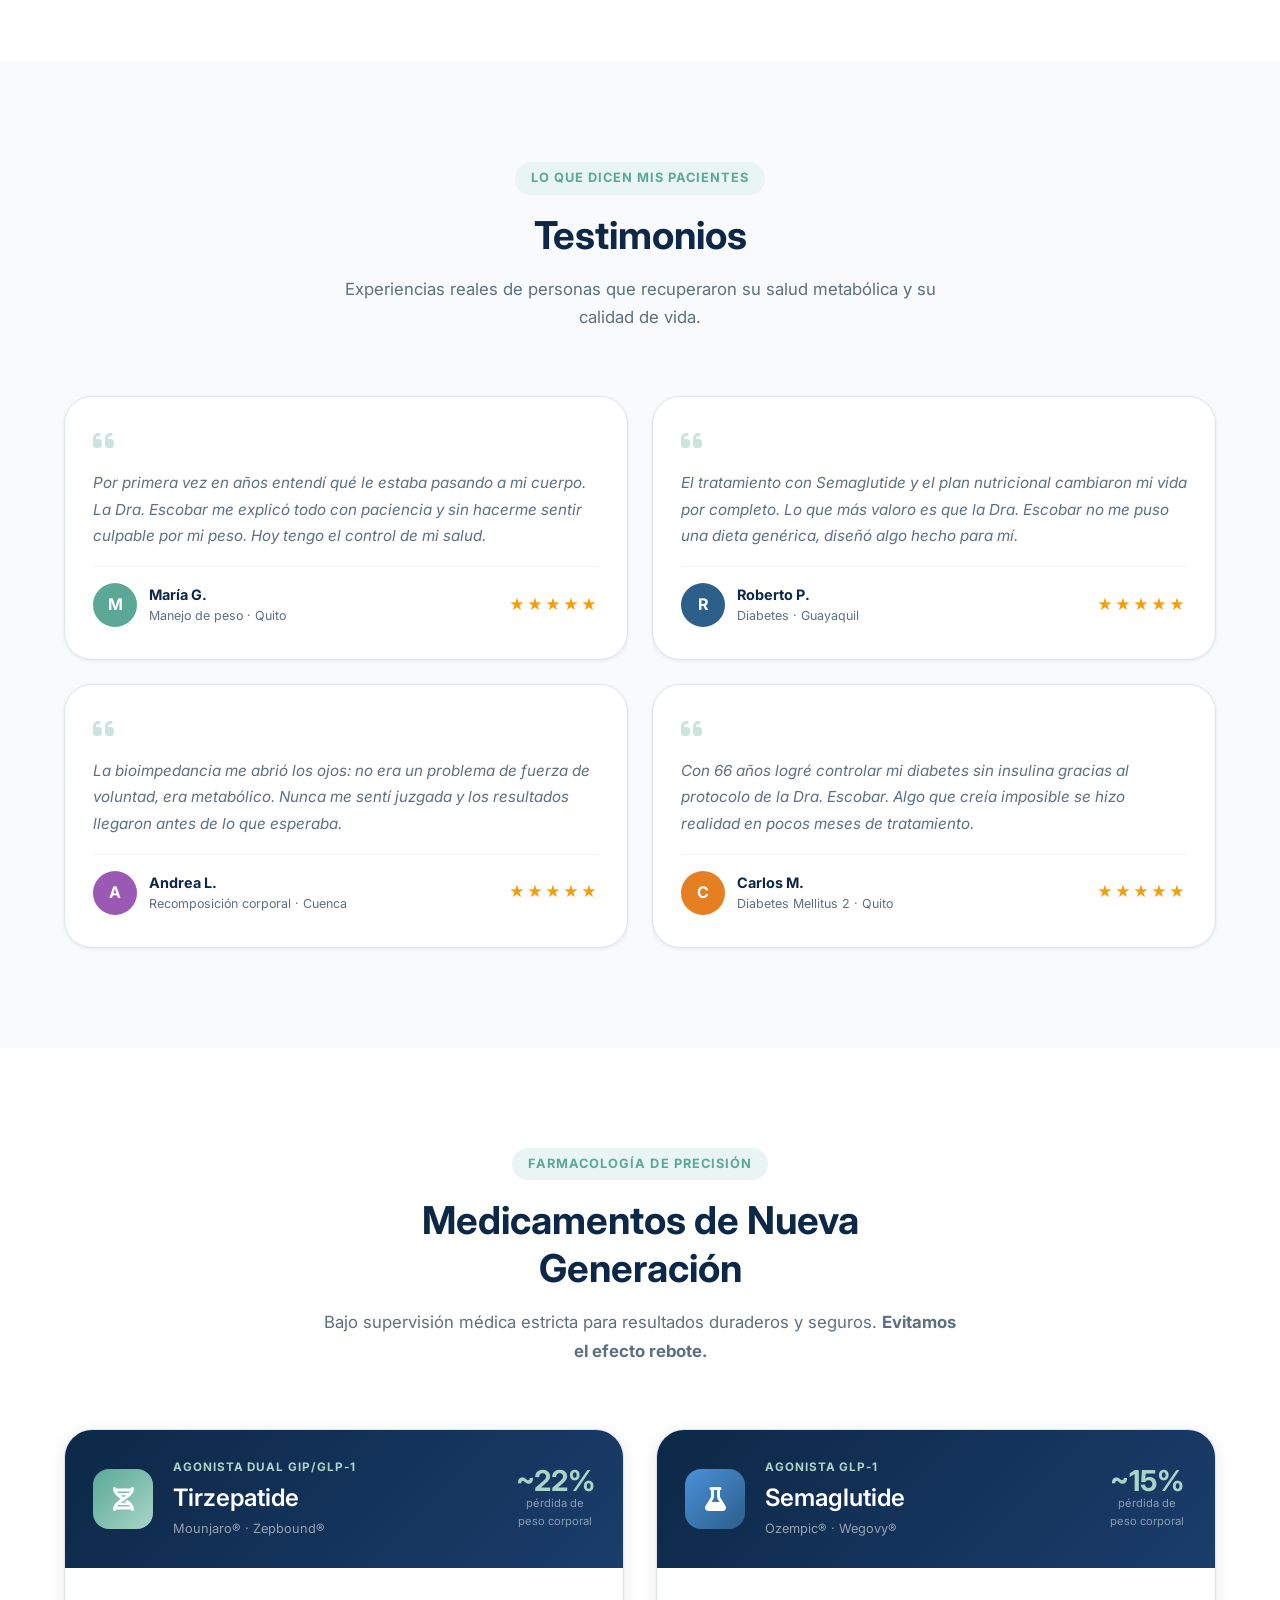
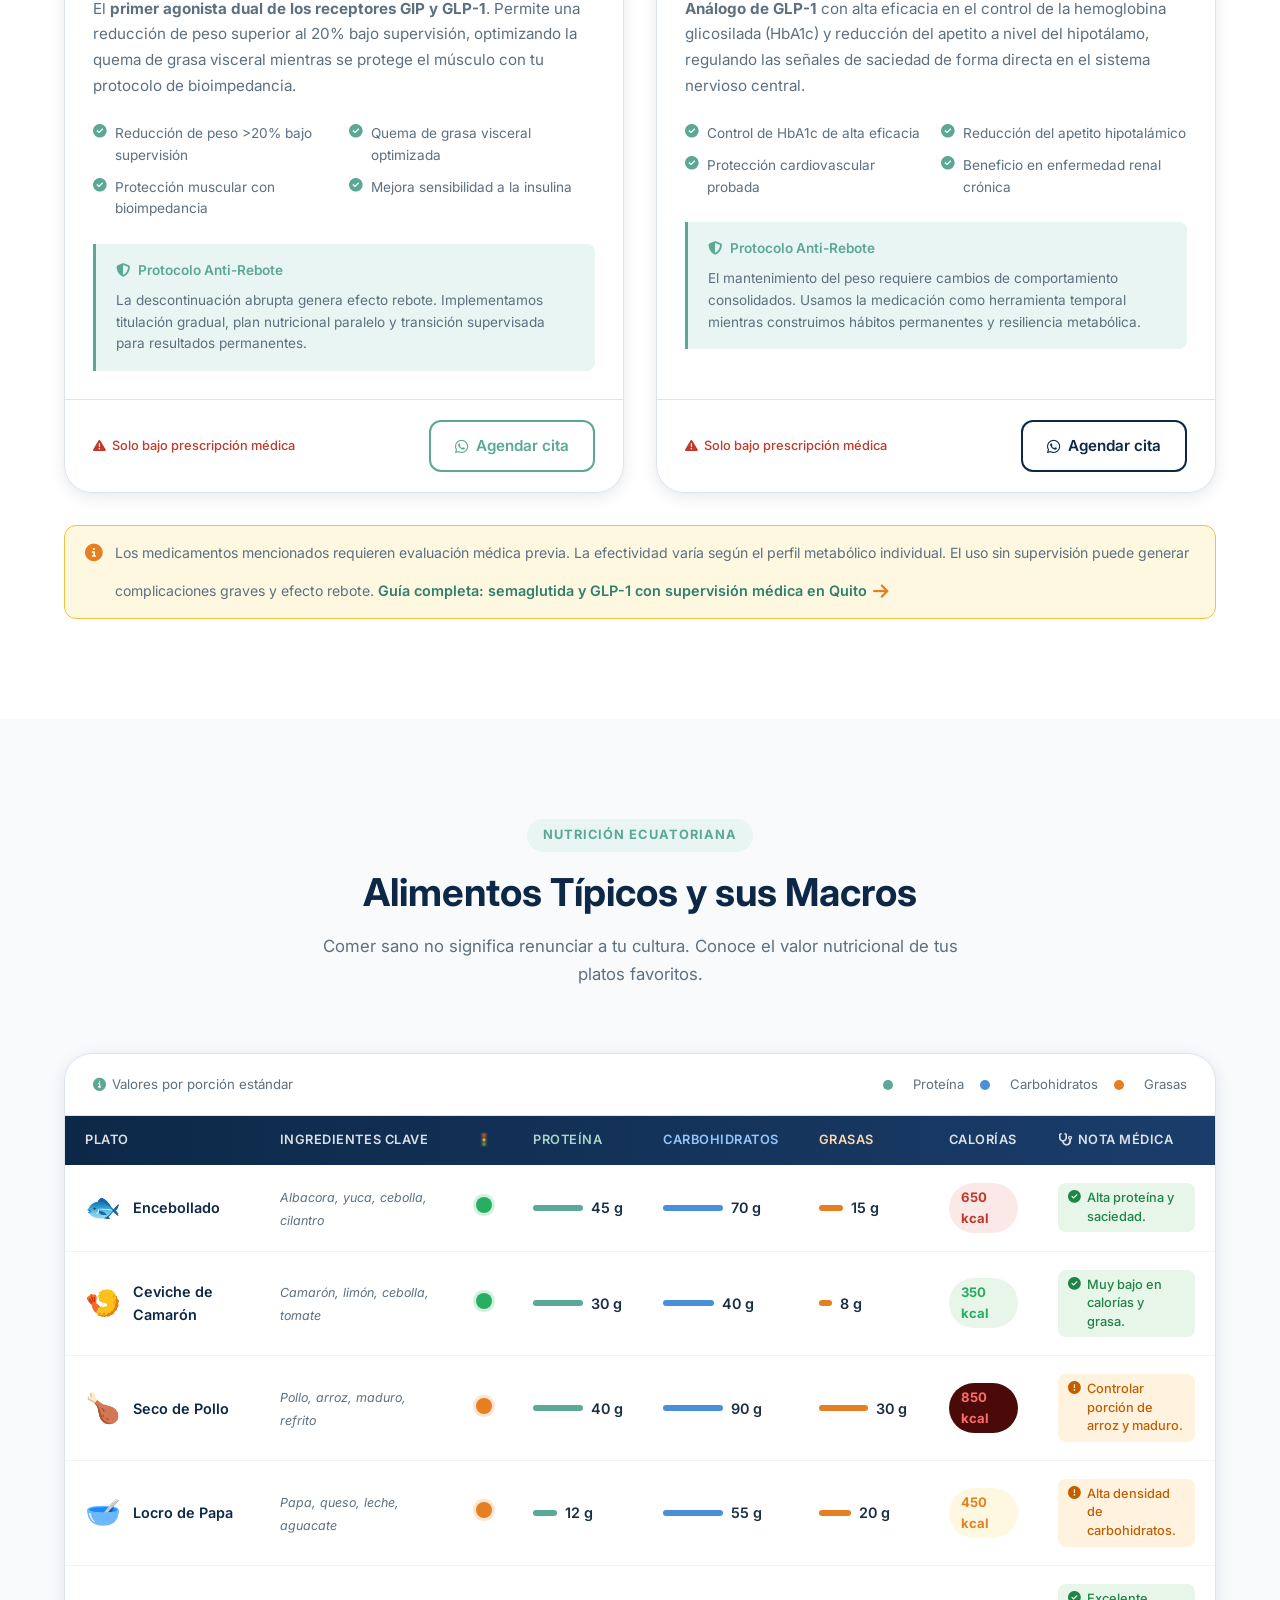
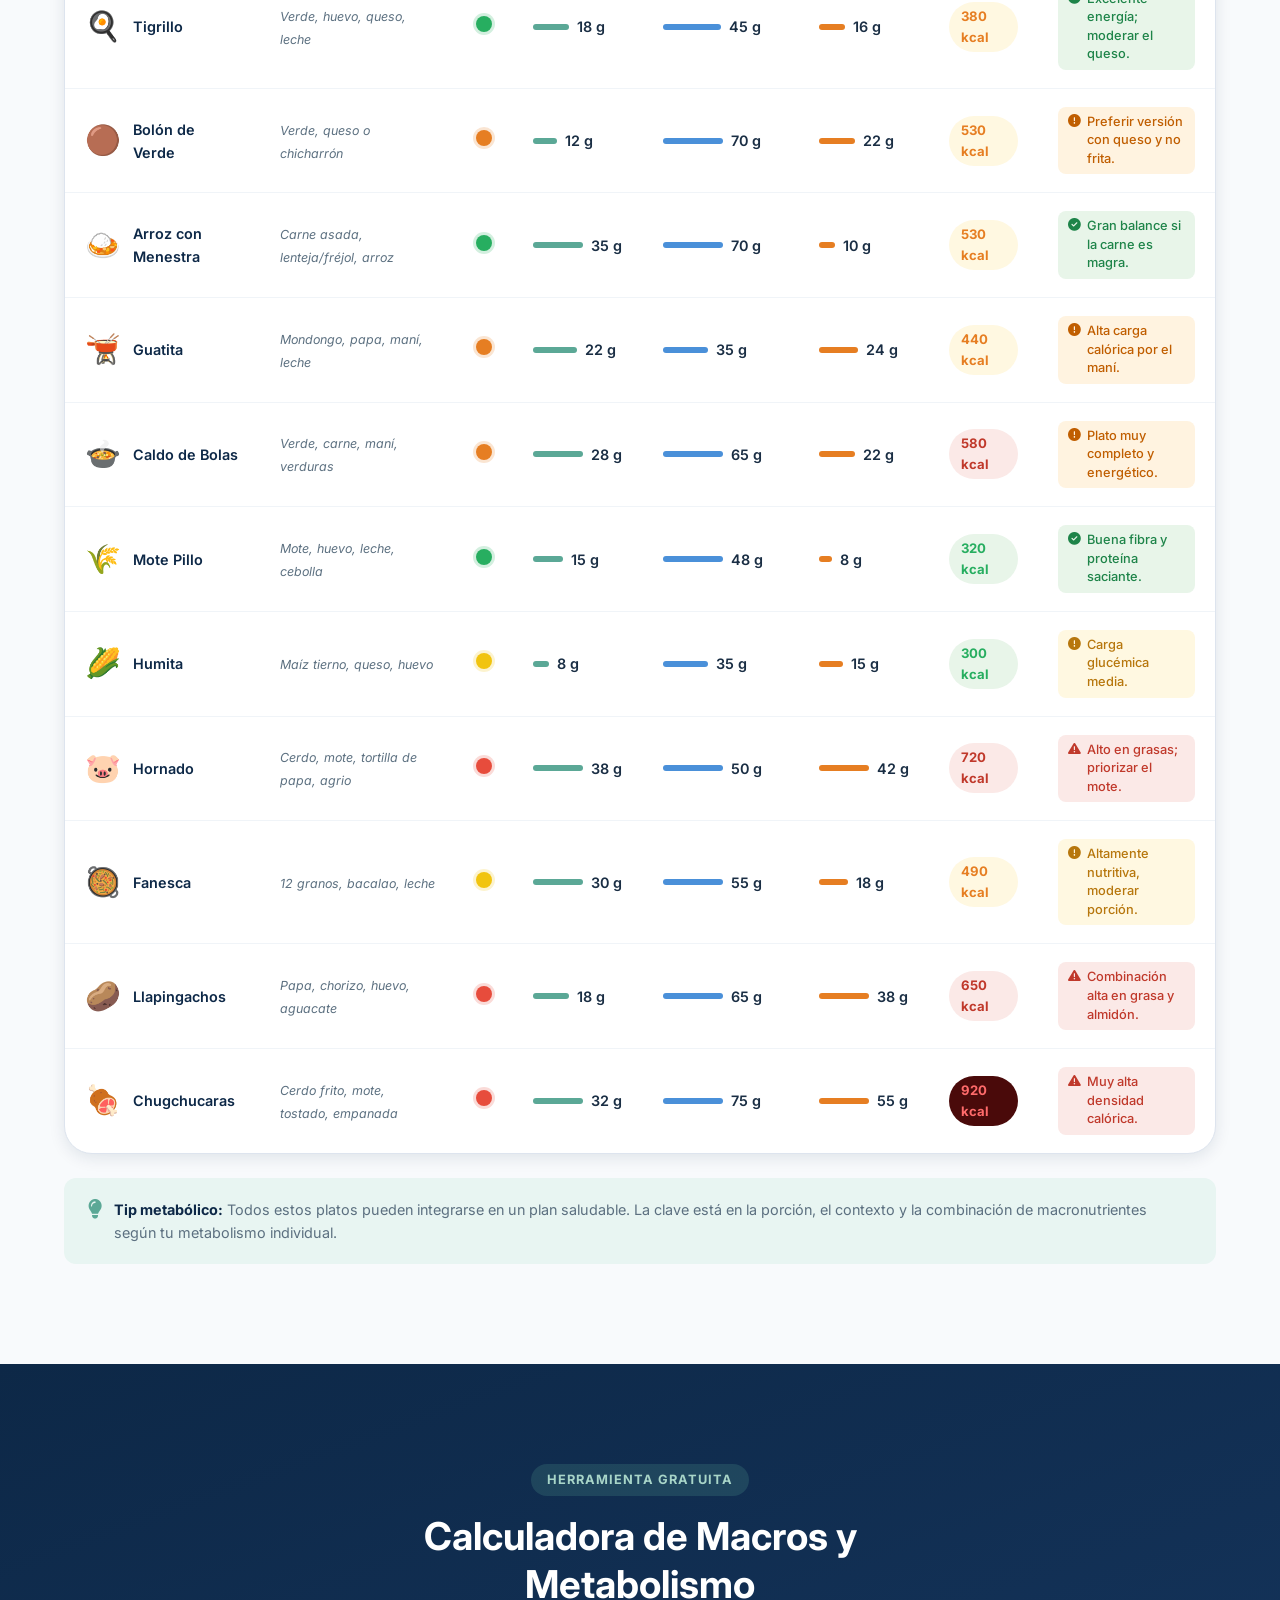
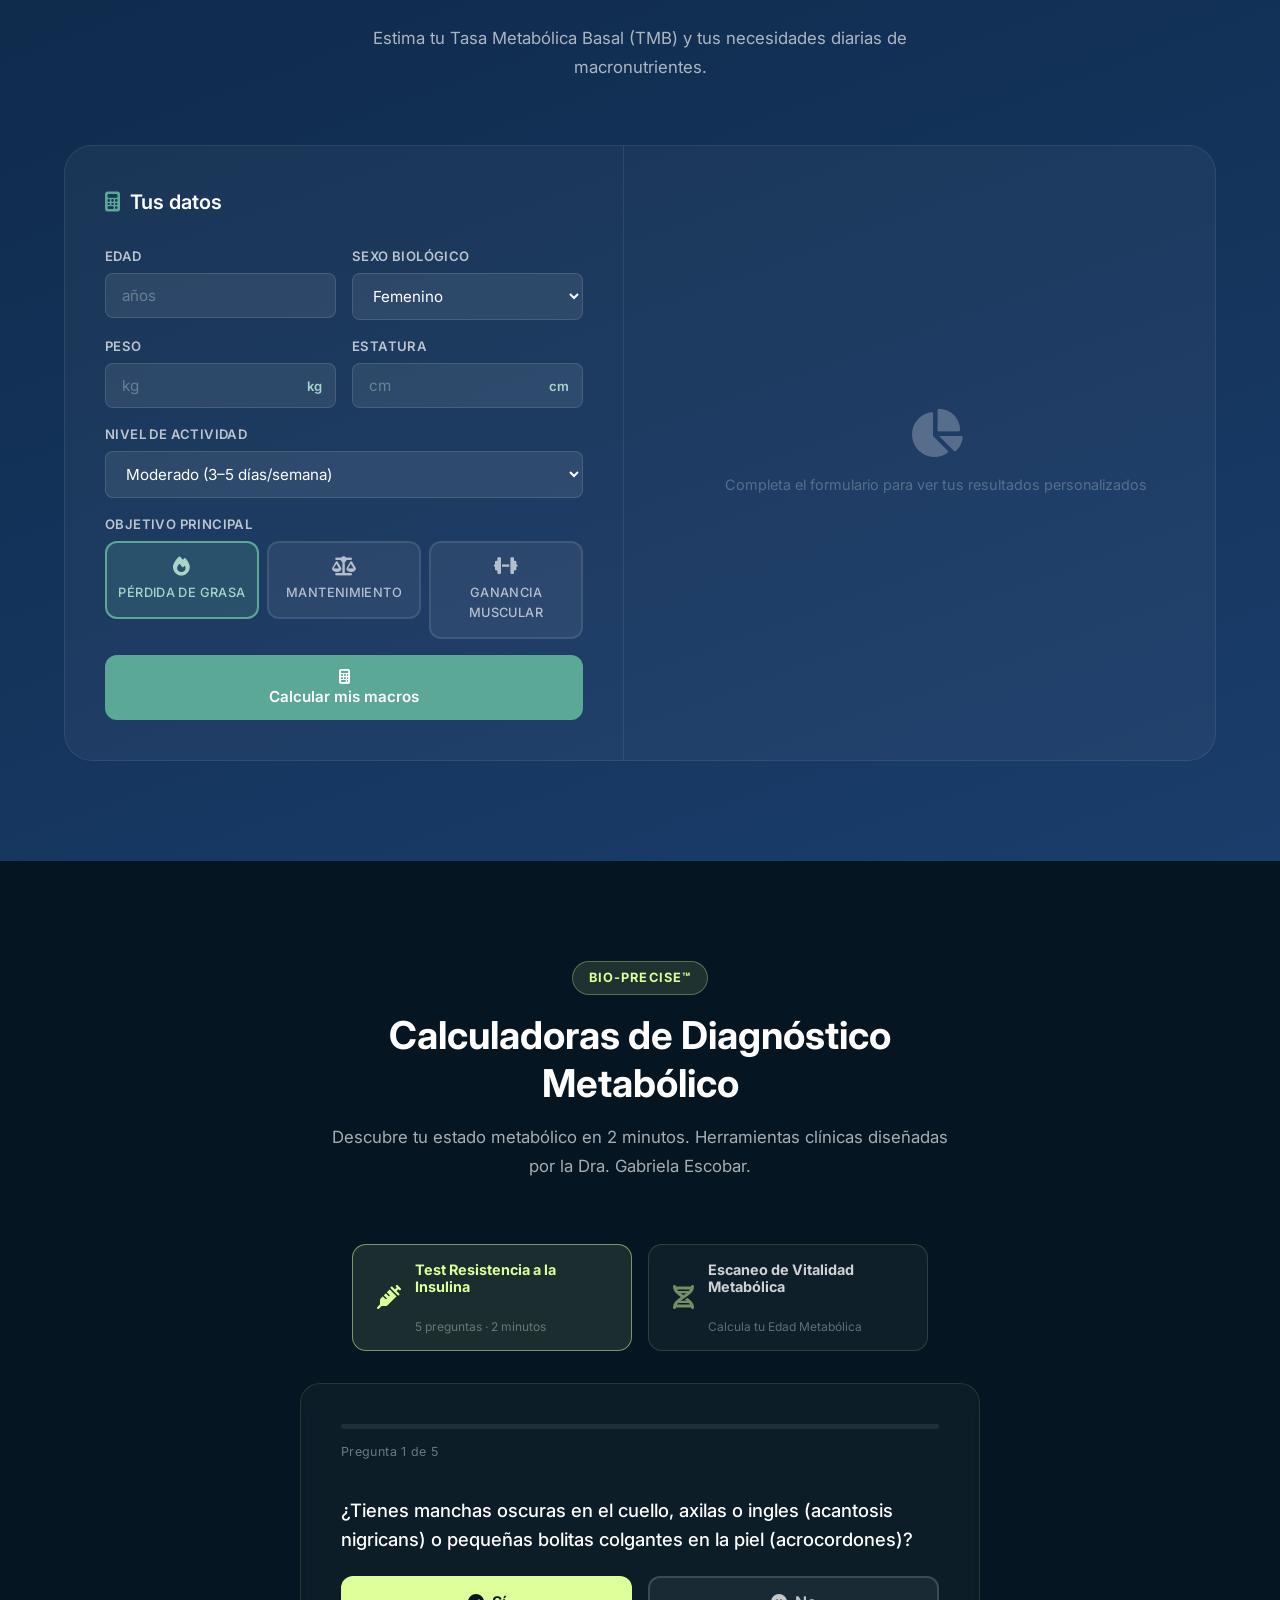
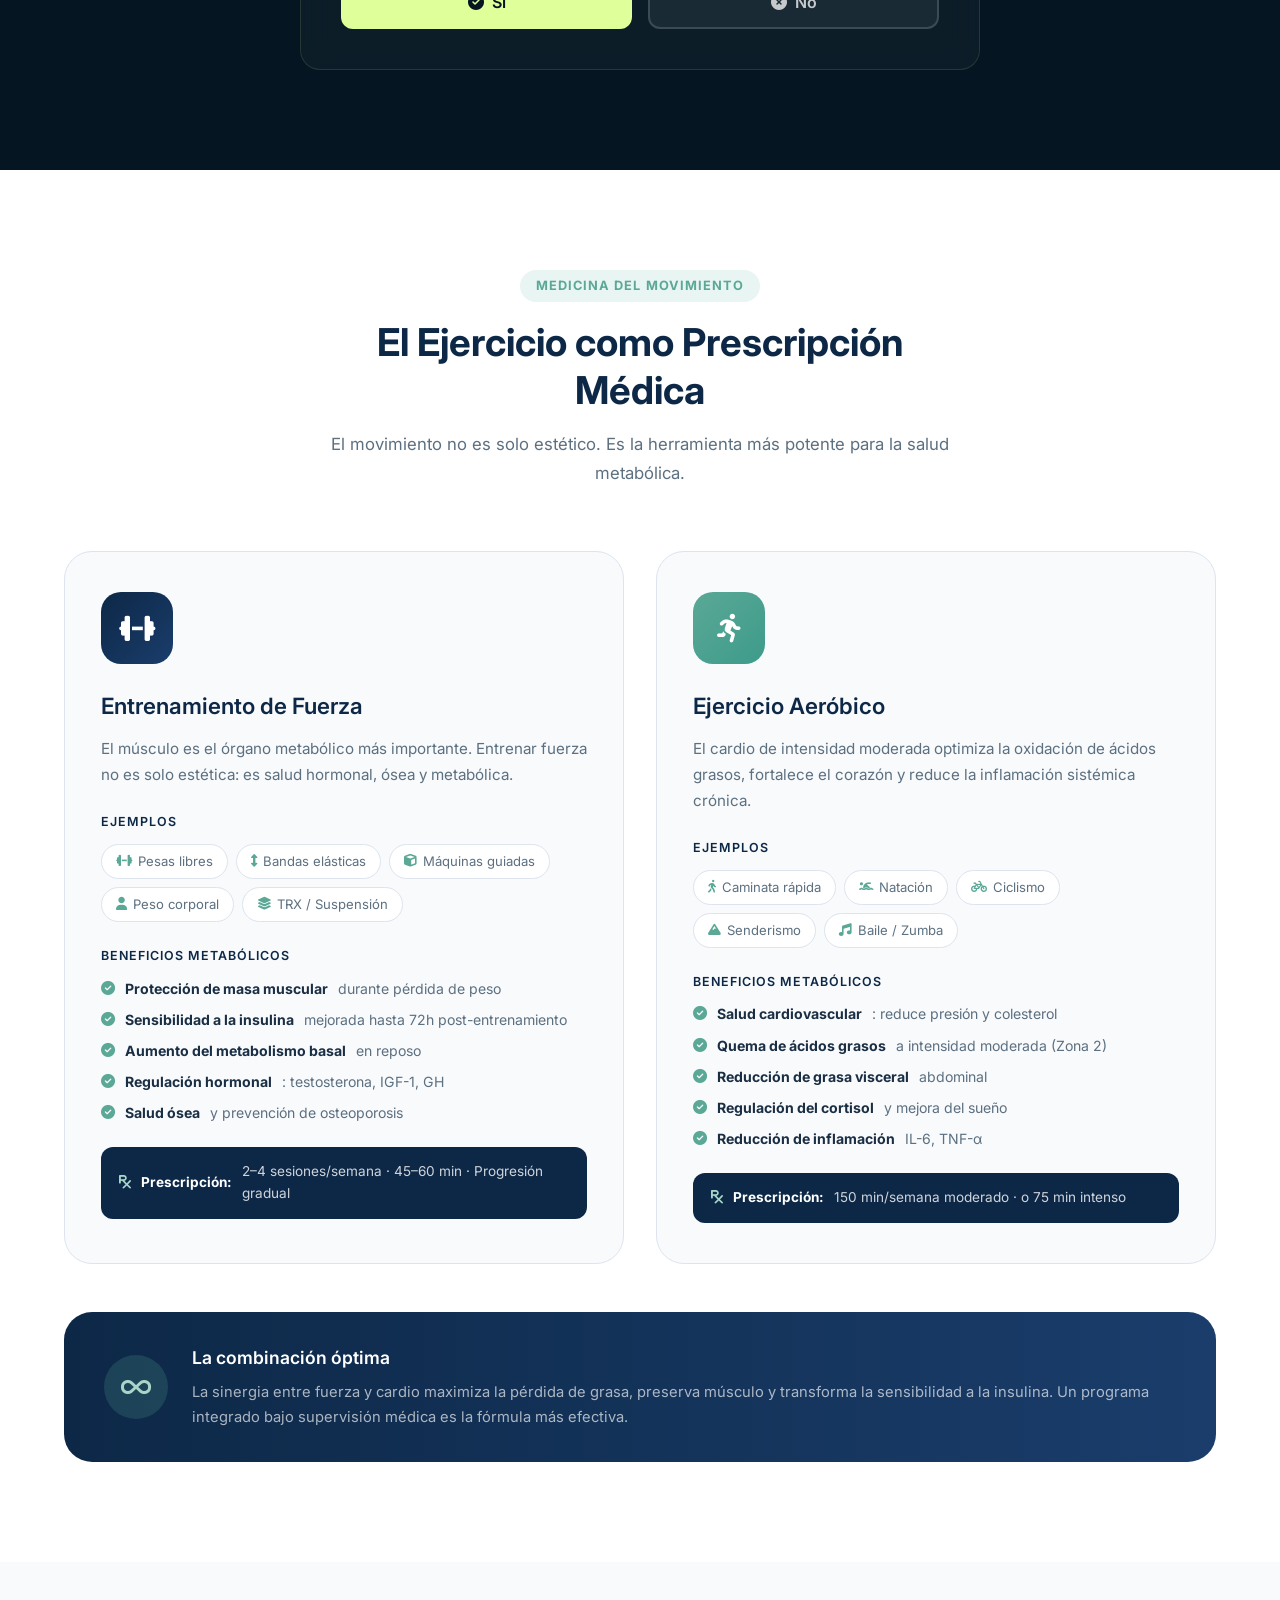
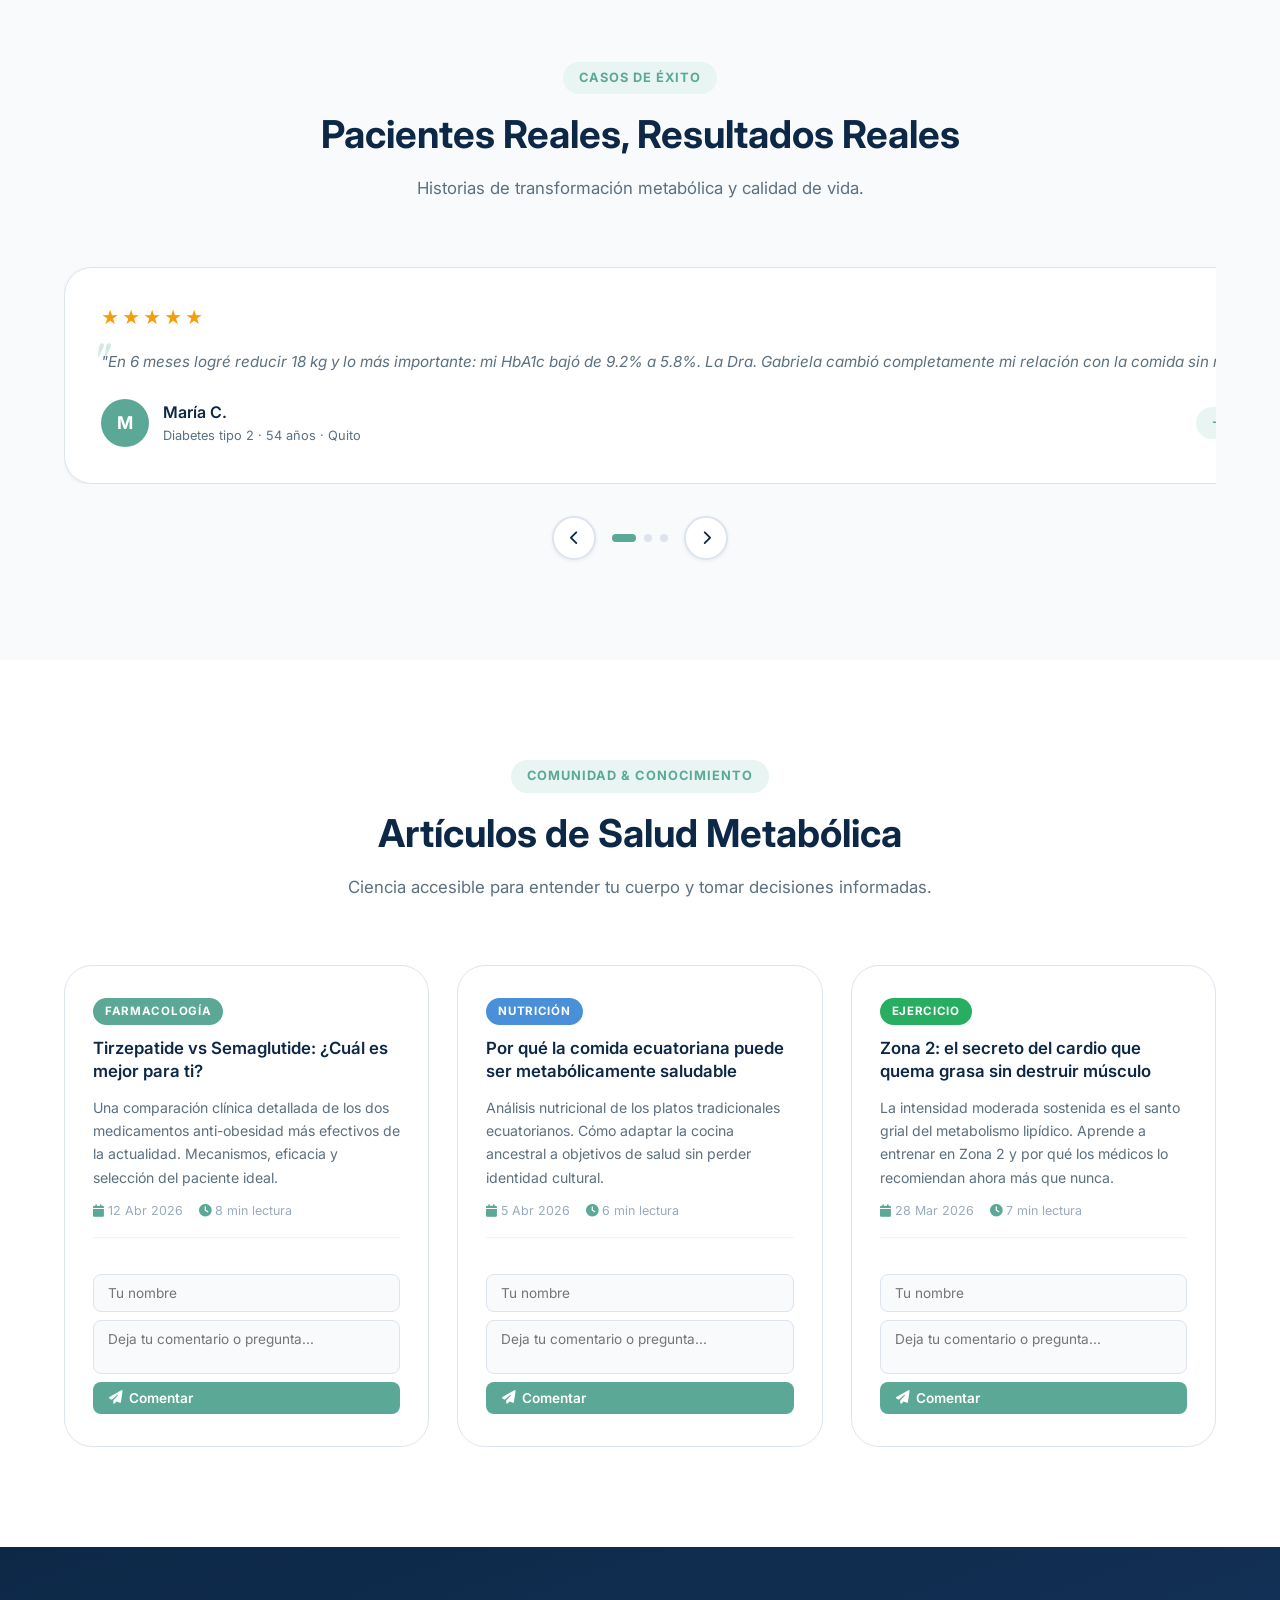
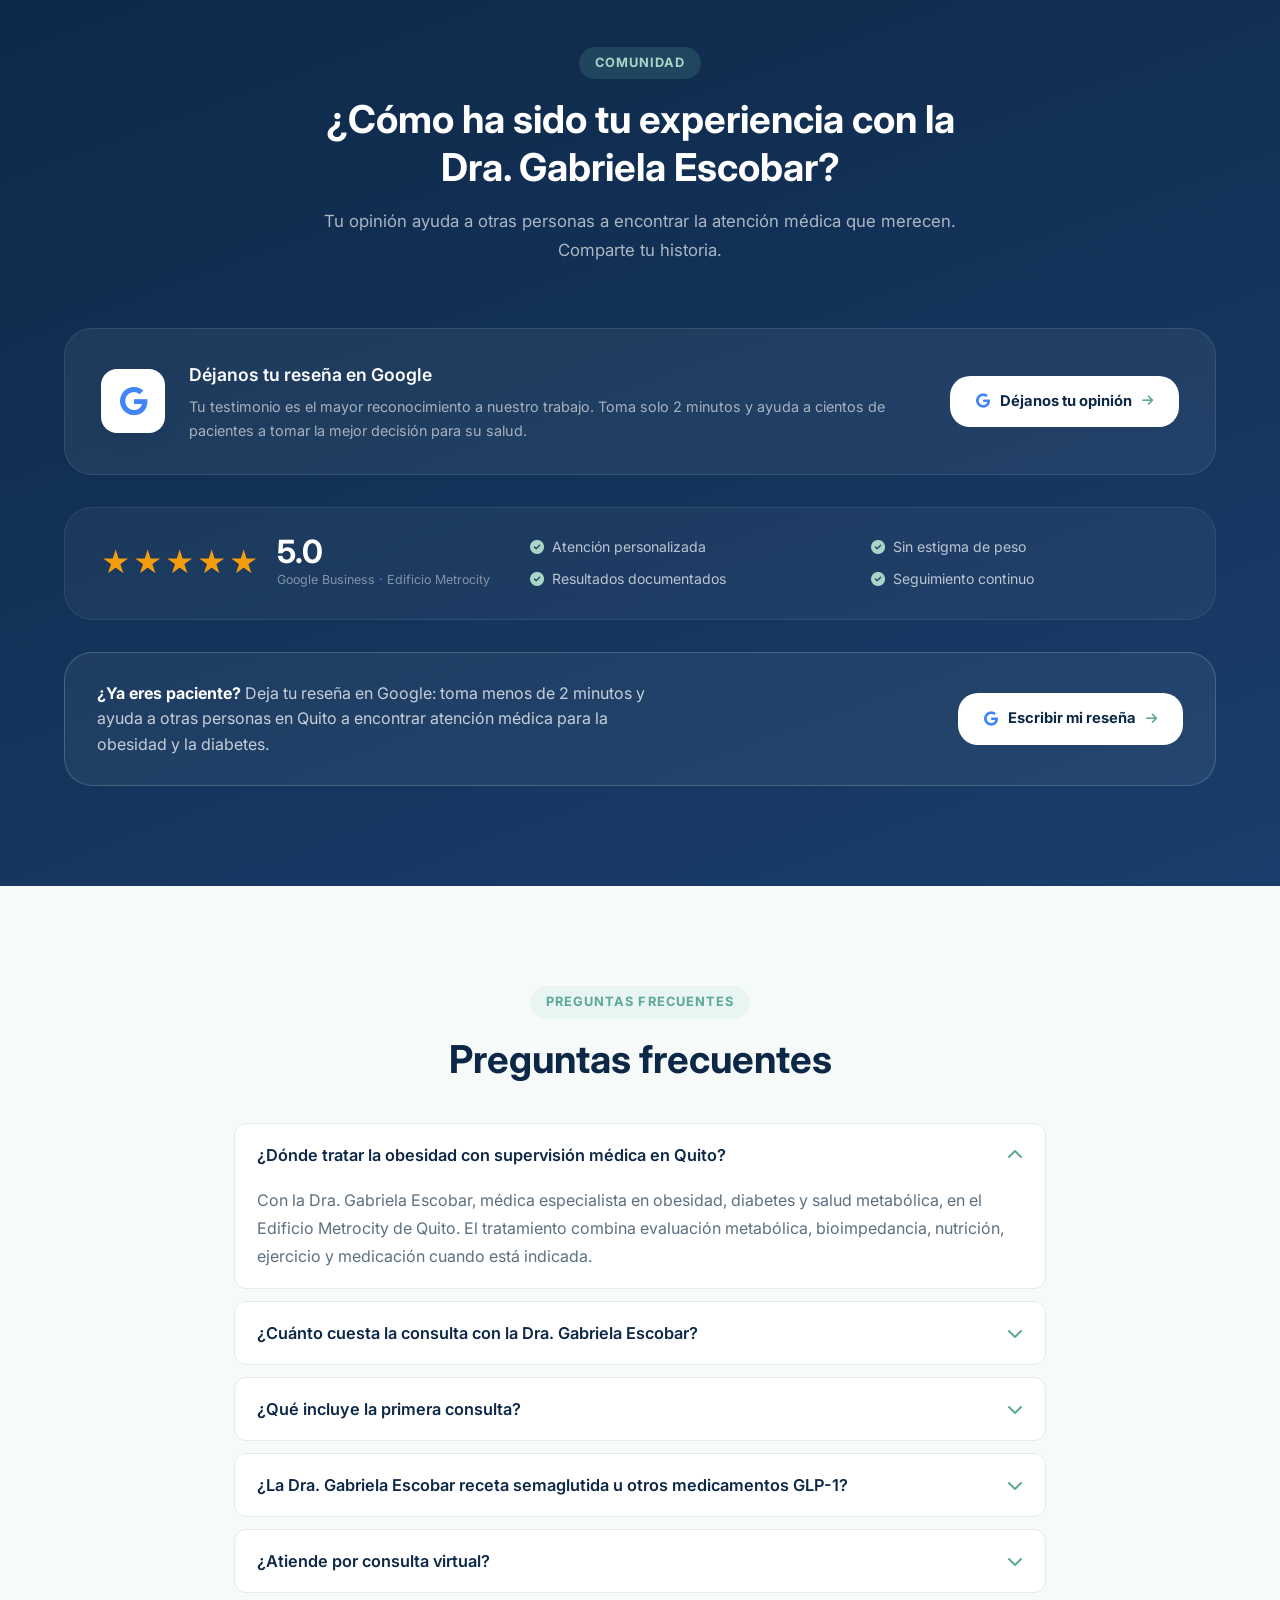
==== commit 56877d40: "GEO: schema, llms.txt, robots.txt, páginas por servicio, E-E-A-T, reparación de placeholders Co-Auth" ====
--- a/index.html
+++ b/index.html
@@ -1,13 +1,328 @@
 <!DOCTYPE html>
-<html lang="es">
+<html lang="es-EC">
 <head>
   <meta charset="UTF-8" />
   <meta name="viewport" content="width=device-width, initial-scale=1.0" />
-  <title>Dra. Gabriela Escobar · Obesidad & Diabetes · Quito</title>
+  <title>Dra. Gabriela Escobar · Especialista en Obesidad y Diabetes en Quito</title>
+  <meta name="description" content="Médica especialista en obesidad, diabetes y salud metabólica en Quito (Edificio Metrocity). Consulta con bioimpedancia $60 USD y consulta virtual $50 USD." />
+  <link rel="canonical" href="https://dragabrielaescobar.com/" />
+  <meta name="robots" content="index, follow, max-image-preview:large, max-snippet:-1" />
+  <meta name="author" content="Dra. Gabriela Escobar" />
+  <meta name="theme-color" content="#0D2847" />
+  <meta name="geo.region" content="EC-P" />
+  <meta name="geo.placename" content="Quito" />
+  <meta name="geo.position" content="-0.1846;-78.5036" />
+  <meta name="ICBM" content="-0.1846, -78.5036" />
+  <meta property="og:type" content="website" />
+  <meta property="og:locale" content="es_EC" />
+  <meta property="og:site_name" content="Dra. Gabriela Escobar" />
+  <meta property="og:title" content="Dra. Gabriela Escobar · Especialista en Obesidad y Diabetes en Quito" />
+  <meta property="og:description" content="Médica especialista en obesidad, diabetes y salud metabólica en Quito (Edificio Metrocity). Consulta con bioimpedancia $60 USD y consulta virtual $50 USD." />
+  <meta property="og:url" content="https://dragabrielaescobar.com/" />
+  <meta property="og:image" content="https://dragabrielaescobar.com/assets/img/dra-gabriela-escobar.jpg" />
+  <meta property="og:image:width" content="1024" />
+  <meta property="og:image:height" content="1024" />
+  <meta property="og:image:alt" content="Dra. Gabriela Escobar, especialista en obesidad y diabetes en Quito" />
+  <meta name="twitter:card" content="summary_large_image" />
+  <meta name="twitter:title" content="Dra. Gabriela Escobar · Especialista en Obesidad y Diabetes en Quito" />
+  <meta name="twitter:description" content="Médica especialista en obesidad, diabetes y salud metabólica en Quito (Edificio Metrocity). Consulta con bioimpedancia $60 USD y consulta virtual $50 USD." />
+  <meta name="twitter:image" content="https://dragabrielaescobar.com/assets/img/dra-gabriela-escobar.jpg" />
+  <link rel="alternate" type="text/plain" title="llms.txt" href="/llms.txt" />
   <link rel="preconnect" href="https://fonts.googleapis.com" />
+  <link rel="preconnect" href="https://fonts.gstatic.com" crossorigin />
   <link href="https://fonts.googleapis.com/css2?family=Inter:wght@300;400;500;600;700&family=Playfair+Display:ital,wght@0,500;1,400&display=swap" rel="stylesheet" />
   <link rel="stylesheet" href="https://cdnjs.cloudflare.com/ajax/libs/font-awesome/6.5.0/css/all.min.css" />
-  <link rel="stylesheet" href="styles.css" />
+  <!-- TODO (E-E-A-T): completar en el nodo "#dra" del JSON-LD cuando se tengan los datos reales:
+       - "identifier": {"@type":"PropertyValue","propertyID":"Registro profesional ACESS","value":"<NÚMERO>"}
+       - "alumniOf": [{"@type":"CollegeOrUniversity","name":"<UNIVERSIDAD DEL TÍTULO DE MEDICINA>"}]
+       - recognizedBy del máster: {"@type":"CollegeOrUniversity","name":"<UNIVERSIDAD DEL MÁSTER>"}
+       - "memberOf": [{"@type":"MedicalOrganization","name":"<SOCIEDAD / ASOCIACIÓN>"}] -->
+  <!-- TODO (reseñas): cuando exista el enlace real de reseñas de Google Business, añadir al nodo
+       "#consultorio" del JSON-LD (solo con datos reales y verificables, nunca inventados):
+       "aggregateRating": {"@type": "AggregateRating", "ratingValue": "X.X", "reviewCount": "N", "bestRating": "5"}
+       Nota: Google no muestra estrellas para reseñas "propias" de LocalBusiness, pero el dato sigue siendo útil para IA. -->
+  <script type="application/ld+json">
+{
+  "@context": "https://schema.org",
+  "@graph": [
+    {
+      "@type": "WebSite",
+      "@id": "https://dragabrielaescobar.com/#website",
+      "url": "https://dragabrielaescobar.com/",
+      "name": "Dra. Gabriela Escobar",
+      "inLanguage": "es-EC",
+      "publisher": {
+        "@id": "https://dragabrielaescobar.com/#consultorio"
+      }
+    },
+    {
+      "@type": [
+        "Physician",
+        "MedicalClinic"
+      ],
+      "@id": "https://dragabrielaescobar.com/#consultorio",
+      "name": "Dra. Gabriela Escobar",
+      "alternateName": "Dra. Gabriela Escobar · Obesidad, Diabetes y Salud Metabólica",
+      "description": "Consultorio de la Dra. Gabriela Escobar, médica especialista en obesidad, diabetes y salud metabólica en el Edificio Metrocity de Quito, Ecuador. Consulta presencial con bioimpedancia y consulta virtual para Ecuador y el exterior.",
+      "url": "https://dragabrielaescobar.com/",
+      "image": "https://dragabrielaescobar.com/assets/img/dra-gabriela-escobar.jpg",
+      "logo": "https://dragabrielaescobar.com/assets/img/dra-gabriela-escobar.jpg",
+      "telephone": "+593998944730",
+      "email": "dra.gabrielaescobar@gmail.com",
+      "priceRange": "$50–$60 USD",
+      "currenciesAccepted": "USD",
+      "isAcceptingNewPatients": true,
+      "medicalSpecialty": [
+        "https://schema.org/Endocrine",
+        "https://schema.org/DietNutrition"
+      ],
+      "address": {
+        "@type": "PostalAddress",
+        "streetAddress": "Edificio Metrocity",
+        "addressLocality": "Quito",
+        "addressRegion": "Pichincha",
+        "addressCountry": "EC"
+      },
+      "geo": {
+        "@type": "GeoCoordinates",
+        "latitude": -0.1846,
+        "longitude": -78.5036
+      },
+      "hasMap": "https://www.google.com/maps/search/?api=1&query=Edificio+Metrocity+Quito+Ecuador",
+      "openingHours": "Mo-Fr 09:00-18:00",
+      "openingHoursSpecification": [
+        {
+          "@type": "OpeningHoursSpecification",
+          "dayOfWeek": [
+            "Monday",
+            "Tuesday",
+            "Wednesday",
+            "Thursday",
+            "Friday"
+          ],
+          "opens": "09:00",
+          "closes": "18:00"
+        }
+      ],
+      "areaServed": [
+        {
+          "@type": "City",
+          "name": "Quito"
+        },
+        {
+          "@type": "Country",
+          "name": "Ecuador"
+        }
+      ],
+      "founder": {
+        "@id": "https://dragabrielaescobar.com/#dra"
+      },
+      "employee": {
+        "@id": "https://dragabrielaescobar.com/#dra"
+      },
+      "availableService": [
+        {
+          "@type": "MedicalTherapy",
+          "name": "Tratamiento médico de la obesidad",
+          "url": "https://dragabrielaescobar.com/tratamiento-obesidad-quito/"
+        },
+        {
+          "@type": "MedicalTherapy",
+          "name": "Tratamiento con semaglutida y agonistas GLP-1 bajo supervisión médica",
+          "url": "https://dragabrielaescobar.com/semaglutida-glp1-quito/"
+        },
+        {
+          "@type": "MedicalTherapy",
+          "name": "Manejo de diabetes tipo 2 y prediabetes",
+          "url": "https://dragabrielaescobar.com/diabetes-tipo-2-quito/"
+        },
+        {
+          "@type": "MedicalTherapy",
+          "name": "Diagnóstico y tratamiento de la resistencia a la insulina",
+          "url": "https://dragabrielaescobar.com/resistencia-insulina-quito/"
+        },
+        {
+          "@type": "DiagnosticProcedure",
+          "name": "Bioimpedancia y análisis de composición corporal",
+          "url": "https://dragabrielaescobar.com/bioimpedancia-quito/"
+        },
+        {
+          "@type": "MedicalTherapy",
+          "name": "Consulta virtual de obesidad y metabolismo",
+          "url": "https://dragabrielaescobar.com/consulta-virtual-obesidad/"
+        }
+      ],
+      "makesOffer": [
+        {
+          "@type": "Offer",
+          "name": "Primera consulta presencial con bioimpedancia",
+          "price": "60",
+          "priceCurrency": "USD"
+        },
+        {
+          "@type": "Offer",
+          "name": "Consulta virtual (telemedicina)",
+          "price": "50",
+          "priceCurrency": "USD"
+        }
+      ],
+      "sameAs": [
+        "https://www.instagram.com/dra.gabriela.escobar/",
+        "https://www.tiktok.com/@dra.gabriela.escobar",
+        "https://www.facebook.com/profile.php?id=61577849005221"
+      ]
+    },
+    {
+      "@type": "Person",
+      "@id": "https://dragabrielaescobar.com/#dra",
+      "name": "Gabriela Escobar",
+      "honorificPrefix": "Dra.",
+      "jobTitle": "Médica especialista en Obesidad, Diabetes y Salud Metabólica",
+      "description": "Médica especialista en obesidad, diabetes y salud metabólica en Quito, Ecuador, con Máster en Obesidad y Enfermedades Metabólicas.",
+      "image": "https://dragabrielaescobar.com/assets/img/dra-gabriela-escobar.jpg",
+      "url": "https://dragabrielaescobar.com/sobre-mi/",
+      "email": "dra.gabrielaescobar@gmail.com",
+      "telephone": "+593998944730",
+      "worksFor": {
+        "@id": "https://dragabrielaescobar.com/#consultorio"
+      },
+      "hasCredential": {
+        "@type": "EducationalOccupationalCredential",
+        "credentialCategory": "degree",
+        "educationalLevel": "Máster",
+        "name": "Máster en Obesidad y Enfermedades Metabólicas"
+      },
+      "knowsAbout": [
+        "Obesidad",
+        "Diabetes mellitus tipo 2",
+        "Prediabetes",
+        "Resistencia a la insulina",
+        "Salud metabólica",
+        "Agonistas del receptor GLP-1",
+        "Semaglutida",
+        "Tirzepatida",
+        "Bioimpedancia y composición corporal",
+        "Nutrición clínica",
+        "Ejercicio terapéutico"
+      ],
+      "knowsLanguage": "es",
+      "sameAs": [
+        "https://www.instagram.com/dra.gabriela.escobar/",
+        "https://www.tiktok.com/@dra.gabriela.escobar",
+        "https://www.facebook.com/profile.php?id=61577849005221"
+      ]
+    },
+    {
+      "@type": "MedicalWebPage",
+      "@id": "https://dragabrielaescobar.com/#webpage",
+      "url": "https://dragabrielaescobar.com/",
+      "name": "Dra. Gabriela Escobar · Especialista en Obesidad y Diabetes en Quito",
+      "description": "Médica especialista en obesidad, diabetes y salud metabólica en Quito (Edificio Metrocity). Consulta con bioimpedancia $60 USD y consulta virtual $50 USD.",
+      "inLanguage": "es-EC",
+      "isPartOf": {
+        "@id": "https://dragabrielaescobar.com/#website"
+      },
+      "primaryImageOfPage": {
+        "@type": "ImageObject",
+        "url": "https://dragabrielaescobar.com/assets/img/dra-gabriela-escobar.jpg"
+      },
+      "author": {
+        "@id": "https://dragabrielaescobar.com/#dra"
+      },
+      "publisher": {
+        "@id": "https://dragabrielaescobar.com/#consultorio"
+      },
+      "dateModified": "2026-09-21",
+      "lastReviewed": "2026-09-21",
+      "reviewedBy": {
+        "@id": "https://dragabrielaescobar.com/#dra"
+      },
+      "speakable": {
+        "@type": "SpeakableSpecification",
+        "cssSelector": [
+          ".direct-answer"
+        ]
+      },
+      "about": [
+        {
+          "@type": "MedicalCondition",
+          "name": "Obesidad"
+        },
+        {
+          "@type": "MedicalCondition",
+          "name": "Diabetes mellitus tipo 2"
+        },
+        {
+          "@type": "MedicalCondition",
+          "name": "Resistencia a la insulina"
+        }
+      ],
+      "mainEntity": {
+        "@id": "https://dragabrielaescobar.com/#consultorio"
+      }
+    },
+    {
+      "@type": "FAQPage",
+      "@id": "https://dragabrielaescobar.com/#faq",
+      "isPartOf": {
+        "@id": "https://dragabrielaescobar.com/#webpage"
+      },
+      "mainEntity": [
+        {
+          "@type": "Question",
+          "name": "¿Dónde tratar la obesidad con supervisión médica en Quito?",
+          "acceptedAnswer": {
+            "@type": "Answer",
+            "text": "Con la Dra. Gabriela Escobar, médica especialista en obesidad, diabetes y salud metabólica, en el Edificio Metrocity de Quito. El tratamiento combina evaluación metabólica, bioimpedancia, nutrición, ejercicio y medicación cuando está indicada."
+          }
+        },
+        {
+          "@type": "Question",
+          "name": "¿Cuánto cuesta la consulta con la Dra. Gabriela Escobar?",
+          "acceptedAnswer": {
+            "@type": "Answer",
+            "text": "La primera consulta presencial cuesta $60 USD e incluye la evaluación clínica y la bioimpedancia. La consulta virtual cuesta $50 USD."
+          }
+        },
+        {
+          "@type": "Question",
+          "name": "¿Qué incluye la primera consulta?",
+          "acceptedAnswer": {
+            "@type": "Answer",
+            "text": "Historia clínica completa, examen físico con presión arterial y circunferencia de cintura, bioimpedancia (grasa, músculo, agua y grasa visceral), revisión de exámenes y un plan de tratamiento personalizado."
+          }
+        },
+        {
+          "@type": "Question",
+          "name": "¿La Dra. Gabriela Escobar receta semaglutida u otros medicamentos GLP-1?",
+          "acceptedAnswer": {
+            "@type": "Answer",
+            "text": "Sí, cuando están indicados después de una evaluación médica, en adultos con IMC ≥ 30 o ≥ 27 con enfermedades asociadas, y siempre con dosis progresiva, seguimiento y un plan para evitar el efecto rebote."
+          }
+        },
+        {
+          "@type": "Question",
+          "name": "¿Atiende por consulta virtual?",
+          "acceptedAnswer": {
+            "@type": "Answer",
+            "text": "Sí. La consulta virtual está disponible para pacientes en todo Ecuador y en el exterior, con un valor de $50 USD, receta digital cuando corresponde y seguimiento."
+          }
+        },
+        {
+          "@type": "Question",
+          "name": "¿Cuál es el horario de atención y cómo se agenda?",
+          "acceptedAnswer": {
+            "@type": "Answer",
+            "text": "De lunes a viernes, de 9:00 a 18:00. Las citas se agendan por WhatsApp al +593 99 894 4730 o con el formulario de contacto de esta página."
+          }
+        }
+      ]
+    }
+  ]
+}
+  </script>
+  <link rel="preload" as="image" href="/assets/img/dra-gabriela-escobar.webp" type="image/webp" />
+  <link rel="stylesheet" href="/styles.css" />
   <!-- Meta Pixel -->
   <script>
   !function(f,b,e,v,n,t,s)
@@ -23,7 +338,7 @@
   </script>
   <noscript>
     <img height="1" width="1" style="display:none"
-    src="https://www.facebook.com/tr?id=27390624731202&ev=PageView&noscript=1"/>
+    alt="" src="https://www.facebook.com/tr?id=27390624731202&ev=PageView&noscript=1"/>
   </noscript>
   <!-- Fin Meta Pixel -->
 </head>
@@ -39,11 +354,13 @@
   </div>
 </div>
 
+<a class="skip-link" href="#contenido">Saltar al contenido</a>
+
 <!-- ═══════════════ NAVBAR ═══════════════ -->
-<nav id="navbar">
+<nav id="navbar" aria-label="Navegación principal">
   <div class="nav-container">
-    <a href="#inicio" class="nav-logo">
-      <span class="logo-icon"><i class="fas fa-heartbeat"></i></span>
+    <a href="#inicio" class="nav-logo" aria-label="Dra. Gabriela Escobar – Inicio">
+      <span class="logo-icon"><i class="fas fa-heartbeat" aria-hidden="true"></i></span>
       <div>
         <span class="logo-name">Dra. Gabriela Escobar</span>
         <span class="logo-sub">Obesidad · Diabetes · Metabolismo</span>
@@ -51,7 +368,18 @@
     </a>
     <ul class="nav-links" id="navLinks">
       <li><a href="#inicio" class="nav-link">Inicio</a></li>
-      <li><a href="#servicios" class="nav-link">Servicios</a></li>
+      <li class="nav-dropdown">
+        <a href="#servicios" class="nav-link nav-dropdown-toggle" aria-haspopup="true">Servicios <i class="fas fa-chevron-down" aria-hidden="true"></i></a>
+        <ul class="nav-submenu" aria-label="Servicios">
+          <li><a href="/tratamiento-obesidad-quito/"><i class="fas fa-weight-scale" aria-hidden="true"></i> Tratamiento de la obesidad</a></li>
+          <li><a href="/semaglutida-glp1-quito/"><i class="fas fa-syringe" aria-hidden="true"></i> Semaglutida y GLP-1</a></li>
+          <li><a href="/diabetes-tipo-2-quito/"><i class="fas fa-droplet" aria-hidden="true"></i> Diabetes tipo 2</a></li>
+          <li><a href="/resistencia-insulina-quito/"><i class="fas fa-vial" aria-hidden="true"></i> Resistencia a la insulina</a></li>
+          <li><a href="/bioimpedancia-quito/"><i class="fas fa-microscope" aria-hidden="true"></i> Bioimpedancia corporal</a></li>
+          <li><a href="/consulta-virtual-obesidad/"><i class="fas fa-video" aria-hidden="true"></i> Consulta virtual</a></li>
+        </ul>
+      </li>
+      <li><a href="/sobre-mi/" class="nav-link">Sobre mí</a></li>
       <li><a href="#farmacologia" class="nav-link">Farmacología</a></li>
       <li><a href="#nutricion" class="nav-link">Nutrición</a></li>
       <li><a href="#ejercicio" class="nav-link">Ejercicio</a></li>
@@ -60,13 +388,15 @@
       <li><a href="#calculadora" class="nav-pill-mint">Calculadora</a></li>
       <li><a href="#bioprecise" class="nav-pill-mint">Bio-Precise™</a></li>
       <li><a href="#opiniones" class="nav-pill-mint">Opiniones</a></li>
-      <li><a href="https://wa.me/593998944730?text=Hola,%20Dra.%20Escobar.%20Me%20gustaría%20agendar%20una%20cita%20médica." class="nav-cta-btn" target="_blank" rel="noopener">Agendar Cita</a></li>
+      <li><a href="https://wa.me/593998944730?text=Hola,%20Dra.%20Escobar.%20Me%20gustar%C3%ADa%20agendar%20una%20cita%20m%C3%A9dica." class="nav-cta-btn" target="_blank" rel="noopener">Agendar Cita</a></li>
     </ul>
-    <button class="hamburger" id="hamburger" aria-label="Menú">
+    <button class="hamburger" id="hamburger" aria-label="Abrir menú" aria-controls="navLinks" aria-expanded="false">
       <span></span><span></span><span></span>
     </button>
   </div>
 </nav>
+
+<main id="contenido">
 
 <!-- ═══════════════ HERO ═══════════════ -->
 <section id="inicio" class="hero">
@@ -77,11 +407,11 @@
   </div>
   <div class="hero-container">
     <div class="hero-text" data-aos="fade-right">
-      <span class="hero-badge"><i class="fas fa-certificate"></i> Médico Intensivista &amp; Especialista en Obesidad y Diabetes</span>
-      <p class="hero-title-name">Dra. Gabriela Escobar</p>
-      <h1 class="hero-headline">
-        Tu salud no se mide en una balanza,<br/>
-        <em>se mide en tu metabolismo.</em>
+      <span class="hero-badge"><i class="fas fa-certificate"></i> Médica especialista en Obesidad, Diabetes y Salud Metabólica</span>
+      <h1 class="hero-h1">
+        <span class="hero-title-name">Dra. Gabriela Escobar</span>
+        <span class="hero-headline">Tu salud no se mide en una balanza,<br/>
+        <em>se mide en tu metabolismo.</em></span>
       </h1>
       <p class="hero-sub">
         Bienvenida/o a un enfoque médico que va más allá del peso. Con más de 8 años de experiencia en Medicina Intensiva, Obesidad y Diabetes, mi misión es devolverte el control de tu metabolismo con protocolos de precisión, sin estigma y con evidencia científica.
@@ -134,17 +464,17 @@
         <div class="hero-avatar">
           <div class="avatar-ring"></div>
           <div class="avatar-inner avatar-photo">
-            <img src="assets/img/perfil-dra.png.png" alt="Dra. Gabriela Escobar" />
+            <img src="/assets/img/dra-gabriela-escobar.webp" width="1024" height="1024" fetchpriority="high" alt="Dra. Gabriela Escobar, médica especialista en obesidad, diabetes y salud metabólica en Quito" />
           </div>
           <div class="avatar-badge-1"><i class="fas fa-award"></i></div>
           <div class="avatar-badge-2"><i class="fas fa-dna"></i></div>
         </div>
         <div class="hero-card-info">
           <strong>Dra. Gabriela Escobar</strong>
-          <span>Médico Intensivista · Obesidad &amp; Diabetes · Quito</span>
+          <span>Obesidad · Diabetes · Salud Metabólica · Quito</span>
         </div>
         <div class="hero-card-tag">
-          <i class="fas fa-map-marker-alt"></i> Edificio Metrocity, Hospital Metropolitano
+          <i class="fas fa-map-marker-alt"></i> Edificio Metrocity, Quito
         </div>
       </div>
     </div>
@@ -152,6 +482,16 @@
   <div class="hero-scroll-hint">
     <span>Explorar</span>
     <div class="scroll-arrow"><i class="fas fa-chevron-down"></i></div>
+  </div>
+</section>
+
+<!-- ═══════════════ RESPUESTA DIRECTA (Speakable) ═══════════════ -->
+<section class="home-answer" aria-label="Respuesta rápida">
+  <div class="container">
+    <div class="direct-answer-box">
+      <h2 class="direct-answer-q"><i class="fas fa-circle-question" aria-hidden="true"></i> ¿Dónde tratar la obesidad con supervisión médica en Quito?</h2>
+      <p class="direct-answer">En Quito, la Dra. Gabriela Escobar, médica especialista en obesidad, diabetes y salud metabólica con Máster en Obesidad y Enfermedades Metabólicas, atiende en el Edificio Metrocity. La primera consulta cuesta $60 USD e incluye bioimpedancia; también ofrece consulta virtual por $50 USD para todo Ecuador y el exterior.</p>
+    </div>
   </div>
 </section>
 
@@ -168,6 +508,7 @@
         <div class="service-icon" style="--c: var(--mint)"><i class="fas fa-weight"></i></div>
         <h3>Manejo de Peso</h3>
         <p>Tratamiento médico integral de obesidad y sobrepeso. Sin dietas restrictivas, con estrategia metabólica personalizada.</p>
+        <a class="service-more" href="/tratamiento-obesidad-quito/">Tratamiento de la obesidad en Quito <i class="fas fa-arrow-right" aria-hidden="true"></i></a>
         <ul class="service-list">
           <li><i class="fas fa-check"></i> Bioimpedancia incluida</li>
           <li><i class="fas fa-check"></i> Plan nutricional adaptado</li>
@@ -179,6 +520,8 @@
         <div class="service-icon" style="--c: #4A90D9"><i class="fas fa-syringe"></i></div>
         <h3>Diabetes & Resistencia Insulínica</h3>
         <p>Control glucémico avanzado con las últimas evidencias científicas y farmacología de precisión.</p>
+        <a class="service-more" href="/diabetes-tipo-2-quito/">Diabetes tipo 2 <i class="fas fa-arrow-right" aria-hidden="true"></i></a>
+        <a class="service-more" href="/resistencia-insulina-quito/">Resistencia a la insulina <i class="fas fa-arrow-right" aria-hidden="true"></i></a>
         <ul class="service-list">
           <li><i class="fas fa-check"></i> Diagnóstico completo</li>
           <li><i class="fas fa-check"></i> Farmacoterapia moderna</li>
@@ -191,6 +534,7 @@
         <div class="service-icon" style="--c: var(--mint)"><i class="fas fa-microscope"></i></div>
         <h3>Bioimpedancia Corporal</h3>
         <p>Análisis de composición corporal con tecnología de alta precisión. Masa muscular, grasa visceral, hidratación.</p>
+        <a class="service-more" href="/bioimpedancia-quito/">Bioimpedancia en Quito <i class="fas fa-arrow-right" aria-hidden="true"></i></a>
         <ul class="service-list">
           <li><i class="fas fa-check"></i> Incluida en la cita inicial</li>
           <li><i class="fas fa-check"></i> Resultados inmediatos</li>
@@ -203,6 +547,7 @@
         <div class="service-icon" style="--c: #9B59B6"><i class="fas fa-video"></i></div>
         <h3>Telemedicina</h3>
         <p>Consulta médica desde donde estés. Misma calidad de atención, accesible para todo Ecuador y el exterior.</p>
+        <a class="service-more" href="/consulta-virtual-obesidad/">Consulta virtual <i class="fas fa-arrow-right" aria-hidden="true"></i></a>
         <ul class="service-list">
           <li><i class="fas fa-check"></i> Plataforma segura</li>
           <li><i class="fas fa-check"></i> Receta digital</li>
@@ -211,10 +556,66 @@
         <div class="service-price-tag"><i class="fas fa-tag"></i> $50 USD · Telemedicina</div>
       </div>
     </div>
+    <div class="service-guides">
+      <h3>Guías completas por servicio</h3>
+      <div class="related-grid">
+      <a class="related-card" href="/tratamiento-obesidad-quito/">
+        <span class="related-icon"><i class="fas fa-weight-scale" aria-hidden="true"></i></span>
+        <strong>Tratamiento de la obesidad</strong>
+        <span>Evaluación metabólica completa y plan médico integral para la obesidad.</span>
+      </a>
+      <a class="related-card" href="/semaglutida-glp1-quito/">
+        <span class="related-icon"><i class="fas fa-syringe" aria-hidden="true"></i></span>
+        <strong>Semaglutida y GLP-1</strong>
+        <span>Medicación GLP-1 con indicación, titulación y seguimiento médico.</span>
+      </a>
+      <a class="related-card" href="/diabetes-tipo-2-quito/">
+        <span class="related-icon"><i class="fas fa-droplet" aria-hidden="true"></i></span>
+        <strong>Diabetes tipo 2</strong>
+        <span>Diagnóstico, metas individualizadas y prevención de complicaciones.</span>
+      </a>
+      <a class="related-card" href="/resistencia-insulina-quito/">
+        <span class="related-icon"><i class="fas fa-vial" aria-hidden="true"></i></span>
+        <strong>Resistencia a la insulina</strong>
+        <span>Detección temprana y tratamiento antes de que llegue la diabetes.</span>
+      </a>
+      <a class="related-card" href="/bioimpedancia-quito/">
+        <span class="related-icon"><i class="fas fa-microscope" aria-hidden="true"></i></span>
+        <strong>Bioimpedancia corporal</strong>
+        <span>Grasa, músculo, agua y grasa visceral medidos en consulta.</span>
+      </a>
+      <a class="related-card" href="/consulta-virtual-obesidad/">
+        <span class="related-icon"><i class="fas fa-video" aria-hidden="true"></i></span>
+        <strong>Consulta virtual</strong>
+        <span>Atención por videollamada para todo Ecuador y el exterior.</span>
+      </a>
+      </div>
+    </div>
   </div>
 </section>
 
-<!-- ═══════════════ RESULTADOS REALES ═══════════════ -->
+<!-- ═══════════════ SOBRE MÍ (E-E-A-T) ═══════════════ -->
+<section id="sobre-mi" class="section about-home" aria-labelledby="about-title">
+  <div class="container about-home-grid">
+    <div class="about-home-photo" data-aos="fade-right">
+      <img src="/assets/img/dra-gabriela-escobar.webp" width="1024" height="1024" loading="lazy" decoding="async" alt="Retrato de la Dra. Gabriela Escobar en su consultorio de Quito" />
+    </div>
+    <div class="about-home-text" data-aos="fade-left">
+      <span class="section-tag">Sobre mí</span>
+      <h2 id="about-title">Dra. Gabriela Escobar</h2>
+      <p><strong>Médica especialista en Obesidad, Diabetes y Salud Metabólica</strong>, con <strong>Máster en Obesidad y Enfermedades Metabólicas</strong> y más de 8 años de práctica clínica en medicina intensiva, obesidad y diabetes. Atiendo en el Edificio Metrocity de Quito y por consulta virtual.</p>
+      <p>Entiendo la obesidad y la diabetes como enfermedades crónicas, no como fallas de voluntad. Por eso trabajo con medicina basada en evidencia, sin estigma de peso, midiendo la composición corporal y usando la farmacología moderna como herramienta, nunca como atajo.</p>
+      <!-- TODO (E-E-A-T): añadir universidad, número de registro ACESS y afiliaciones cuando estén disponibles (ver /sobre-mi/). -->
+      <ul class="check-list">
+        <li>Máster en Obesidad y Enfermedades Metabólicas</li>
+        <li>Enfoque integral: nutrición, ejercicio, sueño y medicación cuando está indicada</li>
+        <li>Seguimiento con bioimpedancia para perder grasa y conservar músculo</li>
+      </ul>
+      <a href="/sobre-mi/" class="btn btn-outline-navy">Conoce más sobre mí <i class="fas fa-arrow-right" aria-hidden="true"></i></a>
+    </div>
+  </div>
+</section>
+
 <!-- ═══════════════ RESULTADOS REALES ═══════════════ -->
 <section id="resultados" class="section results-section">
   <div class="container">
@@ -242,7 +643,7 @@
           <!-- Slide 1 -->
           <div class="case-slide active">
             <div class="case-img-wrap">
-              <img src="assets/img/caso-01.png.jpeg" alt="Caso 1 – Recomposición corporal, 30 años" />
+              <img src="/assets/img/caso-clinico-01.webp" width="704" height="1436" loading="lazy" decoding="async" alt="Caso clínico 1: recomposición corporal en paciente de 30 años con dieta hiperproteica, entrenamiento de fuerza y tirzepatida" />
               <span class="result-badge rc-mint"><i class="fas fa-dna"></i> Fenotipo NWO</span>
             </div>
             <div class="case-info">
@@ -258,7 +659,7 @@
           <!-- Slide 2 -->
           <div class="case-slide">
             <div class="case-img-wrap">
-              <img src="assets/img/caso-02.png.jpeg" alt="Caso 2 – Control glucémico, 28 años" />
+              <img src="/assets/img/caso-clinico-02.webp" width="704" height="1444" loading="lazy" decoding="async" alt="Caso clínico 2: control glucémico en paciente de 28 años con prediabetes tratada con semaglutida, dieta hiperproteica y fuerza" />
               <span class="result-badge rc-blue"><i class="fas fa-syringe"></i> Prediabetes</span>
             </div>
             <div class="case-info">
@@ -274,7 +675,7 @@
           <!-- Slide 3 -->
           <div class="case-slide">
             <div class="case-img-wrap">
-              <img src="assets/img/caso-03.png.jpeg" alt="Caso 3 – Hipertrofia muscular, 26 años" />
+              <img src="/assets/img/caso-clinico-03.webp" width="1073" height="976" loading="lazy" decoding="async" alt="Caso clínico 3: aumento de masa muscular en paciente de 26 años con plan nutricional y entrenamiento de fuerza" />
               <span class="result-badge rc-green"><i class="fas fa-dumbbell"></i> Hipertrofia</span>
             </div>
             <div class="case-info">
@@ -290,7 +691,7 @@
           <!-- Slide 4 -->
           <div class="case-slide">
             <div class="case-img-wrap">
-              <img src="assets/img/caso-04.png.jpeg" alt="Caso 4 – DM2 + hígado graso, 66 años" />
+              <img src="/assets/img/caso-clinico-04.webp" width="704" height="1282" loading="lazy" decoding="async" alt="Caso clínico 4: control de diabetes tipo 2 e hígado graso sin insulina en paciente de 66 años tratado con tirzepatida" />
               <span class="result-badge rc-purple"><i class="fas fa-heartbeat"></i> DM2 + HGNA</span>
             </div>
             <div class="case-info">
@@ -475,7 +876,7 @@
 
     <div class="pharma-disclaimer" data-aos="fade-up">
       <i class="fas fa-info-circle"></i>
-      <p>Los medicamentos mencionados requieren evaluación médica previa. La efectividad varía según el perfil metabólico individual. El uso sin supervisión puede generar complicaciones graves y efecto rebote.</p>
+      <p>Los medicamentos mencionados requieren evaluación médica previa. La efectividad varía según el perfil metabólico individual. El uso sin supervisión puede generar complicaciones graves y efecto rebote. <a href="/semaglutida-glp1-quito/" class="service-more">Guía completa: semaglutida y GLP-1 con supervisión médica en Quito <i class="fas fa-arrow-right" aria-hidden="true"></i></a></p>
     </div>
   </div>
 </section>
@@ -1150,7 +1551,7 @@
 </section>
 
 <!-- ═══════════════ BLOG ═══════════════ -->
-<section class="section blog-section">
+<section id="blog" class="section blog-section">
   <div class="container">
     <div class="section-header" data-aos="fade-up">
       <span class="section-tag">Comunidad & Conocimiento</span>
@@ -1233,7 +1634,8 @@
         <h3>Déjanos tu reseña en Google</h3>
         <p>Tu testimonio es el mayor reconocimiento a nuestro trabajo. Toma solo 2 minutos y ayuda a cientos de pacientes a tomar la mejor decisión para su salud.</p>
       </div>
-      <a href="https://www.google.com/search?q=Dra.+Gabriela+Escobar+Obesidad+Diabetes+Quito" class="btn btn-opinion" target="_blank" rel="noopener">
+      <!-- TODO (reseñas): reemplazar href por el enlace DIRECTO para dejar reseña de Google Business (formato https://g.page/r/XXXX/review o https://search.google.com/local/writereview?placeid=XXXX). Mientras tanto apunta a la ficha en Google Maps. -->
+      <a href="https://www.google.com/maps/search/?api=1&query=Dra.+Gabriela+Escobar+Edificio+Metrocity+Quito" class="btn btn-opinion js-review-link" target="_blank" rel="noopener">
         <i class="fab fa-google"></i>
         Déjanos tu opinión
         <i class="fas fa-arrow-right"></i>
@@ -1254,11 +1656,47 @@
         <div class="opinion-feature"><i class="fas fa-check-circle"></i> Seguimiento continuo</div>
       </div>
     </div>
-    <!-- Espacio para reseñas futuras de Google Business -->
-    <div class="reviews-placeholder" data-aos="fade-up">
-      <i class="fas fa-quote-left"></i>
-      <p>Las reseñas de pacientes aparecerán aquí próximamente.</p>
-    </div>
+    <div class="review-cta" data-aos="fade-up">
+      <p><strong>¿Ya eres paciente?</strong> Deja tu reseña en Google: toma menos de 2 minutos y ayuda a otras personas en Quito a encontrar atención médica para la obesidad y la diabetes.</p>
+      <!-- TODO (reseñas): reemplazar href por el enlace DIRECTO para dejar reseña de Google Business (formato https://g.page/r/XXXX/review o https://search.google.com/local/writereview?placeid=XXXX). Mientras tanto apunta a la ficha en Google Maps. -->
+      <a href="https://www.google.com/maps/search/?api=1&query=Dra.+Gabriela+Escobar+Edificio+Metrocity+Quito" class="btn btn-opinion js-review-link" target="_blank" rel="noopener">
+        <i class="fab fa-google" aria-hidden="true"></i> Escribir mi reseña <i class="fas fa-arrow-right" aria-hidden="true"></i>
+      </a>
+    </div>
+  </div>
+</section>
+
+<!-- ═══════════════ PREGUNTAS FRECUENTES (FAQPage) ═══════════════ -->
+<section class="section faq-section" id="preguntas-frecuentes" aria-labelledby="faq-title">
+  <div class="container faq-container">
+    <div class="section-header">
+      <span class="section-tag">Preguntas frecuentes</span>
+      <h2 id="faq-title">Preguntas frecuentes</h2>
+    </div>
+    <details class="faq-item" open>
+      <summary><h3>¿Dónde tratar la obesidad con supervisión médica en Quito?</h3><i class="fas fa-chevron-down" aria-hidden="true"></i></summary>
+      <div class="faq-answer"><p>Con la Dra. Gabriela Escobar, médica especialista en obesidad, diabetes y salud metabólica, en el Edificio Metrocity de Quito. El tratamiento combina evaluación metabólica, bioimpedancia, nutrición, ejercicio y medicación cuando está indicada.</p></div>
+    </details>
+    <details class="faq-item">
+      <summary><h3>¿Cuánto cuesta la consulta con la Dra. Gabriela Escobar?</h3><i class="fas fa-chevron-down" aria-hidden="true"></i></summary>
+      <div class="faq-answer"><p>La primera consulta presencial cuesta $60 USD e incluye la evaluación clínica y la bioimpedancia. La consulta virtual cuesta $50 USD.</p></div>
+    </details>
+    <details class="faq-item">
+      <summary><h3>¿Qué incluye la primera consulta?</h3><i class="fas fa-chevron-down" aria-hidden="true"></i></summary>
+      <div class="faq-answer"><p>Historia clínica completa, examen físico con presión arterial y circunferencia de cintura, bioimpedancia (grasa, músculo, agua y grasa visceral), revisión de exámenes y un plan de tratamiento personalizado.</p></div>
+    </details>
+    <details class="faq-item">
+      <summary><h3>¿La Dra. Gabriela Escobar receta semaglutida u otros medicamentos GLP-1?</h3><i class="fas fa-chevron-down" aria-hidden="true"></i></summary>
+      <div class="faq-answer"><p>Sí, cuando están indicados después de una evaluación médica, en adultos con IMC ≥ 30 o ≥ 27 con enfermedades asociadas, y siempre con dosis progresiva, seguimiento y un plan para evitar el efecto rebote.</p></div>
+    </details>
+    <details class="faq-item">
+      <summary><h3>¿Atiende por consulta virtual?</h3><i class="fas fa-chevron-down" aria-hidden="true"></i></summary>
+      <div class="faq-answer"><p>Sí. La consulta virtual está disponible para pacientes en todo Ecuador y en el exterior, con un valor de $50 USD, receta digital cuando corresponde y seguimiento.</p></div>
+    </details>
+    <details class="faq-item">
+      <summary><h3>¿Cuál es el horario de atención y cómo se agenda?</h3><i class="fas fa-chevron-down" aria-hidden="true"></i></summary>
+      <div class="faq-answer"><p>De lunes a viernes, de 9:00 a 18:00. Las citas se agendan por WhatsApp al +593 99 894 4730 o con el formulario de contacto de esta página.</p></div>
+    </details>
   </div>
 </section>
 
@@ -1311,7 +1749,7 @@
             <i class="fas fa-paper-plane"></i> Enviar solicitud
           </button>
           <p class="form-footer">
-            <i class="fas fa-lock"></i> Información confidencial protegida. <span class="req">*</span> Campos obligatorios.
+            <i class="fas fa-lock"></i> Información confidencial protegida. Al enviar aceptas la <a href="/politica-de-privacidad/">Política de Privacidad</a>. <span class="req">*</span> Campos obligatorios.
           </p>
         </form>
         <div id="formSuccess" class="form-success" style="display:none">
@@ -1332,8 +1770,8 @@
             <div class="info-icon"><i class="fas fa-map-marker-alt"></i></div>
             <div>
               <strong>Consultorio</strong>
-              <p>Edificio Metrocity, Piso 1, Consultorio 1<br/>Sector Hospital Metropolitano · Quito, Ecuador</p>
-              <a href="https://maps.app.goo.gl/MetrocityQuito" target="_blank" rel="noopener" class="maps-link">
+              <p>Edificio Metrocity, Quito, Ecuador<br/>Piso 1, Consultorio 1 · Sector Hospital Metropolitano</p>
+              <a href="https://www.google.com/maps/search/?api=1&query=Edificio+Metrocity+Quito+Ecuador" target="_blank" rel="noopener" class="maps-link">
                 <i class="fas fa-map"></i> Ver ubicación en Google Maps
               </a>
             </div>
@@ -1349,14 +1787,14 @@
             <div class="info-icon"><i class="fas fa-envelope"></i></div>
             <div>
               <strong>Correo electrónico</strong>
-              <p><a href="mailto:doctoragabrielaescobar@gmail.com">doctoragabrielaescobar@gmail.com</a></p>
+              <p><a href="mailto:dra.gabrielaescobar@gmail.com">dra.gabrielaescobar@gmail.com</a></p>
             </div>
           </div>
           <div class="info-item">
             <div class="info-icon"><i class="fas fa-clock"></i></div>
             <div>
               <strong>Horario de atención</strong>
-              <p>Lun–Vie: 8:00 – 18:00<br/>Sáb: 9:00 – 13:00</p>
+              <p>Lunes a Viernes, 9:00–18:00</p>
             </div>
           </div>
           <div class="info-item">
@@ -1386,25 +1824,32 @@
         </div>
         <div class="map-wrapper">
           <iframe
-            src="https://www.google.com/maps/embed?pb=!1m18!1m12!1m3!1d3989.8042066148!2d-78.4875!3d-0.1907!2m3!1f0!2f0!3f0!3m2!1i1024!2i768!4f13.1!3m3!1m2!1s0x91d59a5f5bbca073%3A0xc4a0d96f21c4b85c!2sHospital%20Metropolitano%20Quito!5e0!3m2!1ses!2sec!4v1713000000000!5m2!1ses!2sec"
+            src="https://www.google.com/maps?q=Edificio+Metrocity,+Quito,+Ecuador&output=embed"
             width="100%" height="250" style="border:0; border-radius:12px;" allowfullscreen="" loading="lazy"
-            referrerpolicy="no-referrer-when-downgrade" title="Ubicación consultorio Dra. Gabriela Escobar">
+            referrerpolicy="no-referrer-when-downgrade" title="Mapa: consultorio de la Dra. Gabriela Escobar en el Edificio Metrocity, Quito">
           </iframe>
-          <a href="https://maps.app.goo.gl/MetrocityQuito" target="_blank" rel="noopener" class="maps-link maps-link-block">
+          <a href="https://www.google.com/maps/search/?api=1&query=Edificio+Metrocity+Quito+Ecuador" target="_blank" rel="noopener" class="maps-link maps-link-block">
             <i class="fas fa-map-marked-alt"></i> Ver ubicación en Google Maps
           </a>
         </div>
+        <div class="contact-review">
+          <p><i class="fab fa-google" aria-hidden="true"></i> <strong>¿Ya te atendiste con la Dra. Escobar?</strong> Tu reseña en Google ayuda a otros pacientes a decidir.</p>
+          <!-- TODO (reseñas): reemplazar href por el enlace DIRECTO para dejar reseña de Google Business (formato https://g.page/r/XXXX/review o https://search.google.com/local/writereview?placeid=XXXX). Mientras tanto apunta a la ficha en Google Maps. -->
+          <a href="https://www.google.com/maps/search/?api=1&query=Dra.+Gabriela+Escobar+Edificio+Metrocity+Quito" class="btn btn-primary js-review-link" target="_blank" rel="noopener"><i class="fab fa-google" aria-hidden="true"></i> Dejar reseña en Google</a>
+        </div>
       </div>
     </div>
   </div>
 </section>
+
+</main>
 
 <!-- ═══════════════ FOOTER ═══════════════ -->
 <footer class="footer">
   <div class="container">
-    <div class="footer-grid">
+    <div class="footer-grid footer-grid-4">
       <div class="footer-brand">
-        <span class="logo-icon"><i class="fas fa-heartbeat"></i></span>
+        <span class="logo-icon"><i class="fas fa-heartbeat" aria-hidden="true"></i></span>
         <div>
           <span class="logo-name">Dra. Gabriela Escobar</span>
           <span class="logo-sub" style="color:rgba(255,255,255,0.6)">Obesidad · Diabetes · Metabolismo</span>
@@ -1412,39 +1857,52 @@
         <p>Medicina basada en evidencia, libre de estigma, centrada en el bienestar real de cada paciente.</p>
         <div class="footer-social">
           <a href="https://www.instagram.com/dra.gabriela.escobar?igsh=MXA1c2c0eDRmMWlibA%3D%3D&utm_source=qr" class="footer-social-icon footer-social-instagram" target="_blank" rel="noopener" aria-label="Instagram">
-            <i class="fab fa-instagram"></i>
+            <i class="fab fa-instagram" aria-hidden="true"></i>
           </a>
           <a href="https://www.tiktok.com/@dra.gabriela.escobar?_r=1&_t=ZS-95odnQcLvvU" class="footer-social-icon footer-social-tiktok" target="_blank" rel="noopener" aria-label="TikTok">
-            <i class="fab fa-tiktok"></i>
+            <i class="fab fa-tiktok" aria-hidden="true"></i>
           </a>
           <a href="https://www.facebook.com/profile.php?id=61577849005221" class="footer-social-icon footer-social-facebook" target="_blank" rel="noopener" aria-label="Facebook">
-            <i class="fab fa-facebook-f"></i>
+            <i class="fab fa-facebook-f" aria-hidden="true"></i>
           </a>
         </div>
       </div>
       <div class="footer-links">
-        <h4>Navegación</h4>
+        <h4>Servicios</h4>
         <ul>
-          <li><a href="#inicio">Inicio</a></li>
-          <li><a href="#servicios">Servicios</a></li>
-          <li><a href="#farmacologia">Farmacología</a></li>
-          <li><a href="#nutricion">Nutrición</a></li>
-          <li><a href="#ejercicio">Ejercicio</a></li>
+          <li><a href="/tratamiento-obesidad-quito/">Tratamiento de la obesidad</a></li>
+          <li><a href="/semaglutida-glp1-quito/">Semaglutida y GLP-1</a></li>
+          <li><a href="/diabetes-tipo-2-quito/">Diabetes tipo 2</a></li>
+          <li><a href="/resistencia-insulina-quito/">Resistencia a la insulina</a></li>
+          <li><a href="/bioimpedancia-quito/">Bioimpedancia corporal</a></li>
+          <li><a href="/consulta-virtual-obesidad/">Consulta virtual</a></li>
+        </ul>
+      </div>
+      <div class="footer-legal">
+        <h4>Información</h4>
+        <ul>
+          <li><a href="/sobre-mi/">Sobre la Dra. Gabriela Escobar</a></li>
+          <li><a href="#preguntas-frecuentes">Preguntas frecuentes</a></li>
           <li><a href="#contacto">Contacto</a></li>
+          <li><a href="/politica-de-privacidad/">Política de Privacidad</a></li>
+          <li><a href="/aviso-legal/">Aviso Legal</a></li>
+          <li><a href="/terminos-y-consentimiento/">Términos y Consentimiento</a></li>
         </ul>
       </div>
-      <div class="footer-legal">
-        <h4>Legal</h4>
-        <ul>
-          <li><a href="#">Política de Privacidad</a></li>
-          <li><a href="#">Aviso Legal</a></li>
-          <li><a href="#">Consentimiento Informado</a></li>
-        </ul>
-        <p class="disclaimer">La información de este sitio es de carácter educativo y no reemplaza la consulta médica profesional.</p>
-      </div>
-    </div>
+      <div class="footer-links footer-nap">
+        <h4>Consultorio</h4>
+        <address>
+          <p><i class="fas fa-user-doctor" aria-hidden="true"></i> <strong>Dra. Gabriela Escobar</strong><br/>Médica especialista en Obesidad, Diabetes y Salud Metabólica</p>
+          <p><i class="fas fa-map-marker-alt" aria-hidden="true"></i> <a href="https://www.google.com/maps/search/?api=1&query=Edificio+Metrocity+Quito+Ecuador" target="_blank" rel="noopener">Edificio Metrocity, Quito, Ecuador</a></p>
+          <p><i class="fab fa-whatsapp" aria-hidden="true"></i> <a href="https://wa.me/593998944730" target="_blank" rel="noopener">+593 99 894 4730</a></p>
+          <p><i class="fas fa-envelope" aria-hidden="true"></i> <a href="mailto:dra.gabrielaescobar@gmail.com">dra.gabrielaescobar@gmail.com</a></p>
+          <p><i class="fas fa-clock" aria-hidden="true"></i> Lunes a Viernes, 9:00–18:00</p>
+        </address>
+      </div>
+    </div>
+    <p class="disclaimer footer-disclaimer">La información de este sitio es de carácter educativo y no reemplaza la consulta médica profesional. En caso de emergencia llama al ECU 911.</p>
     <div class="footer-bottom">
-      <p>© 2026 Dra. Gabriela Escobar · Todos los derechos reservados · Quito, Ecuador</p>
+      <p>© 2026 Dra. Gabriela Escobar · Médica especialista en Obesidad, Diabetes y Salud Metabólica · Quito, Ecuador</p>
     </div>
   </div>
 </footer>
@@ -1452,10 +1910,10 @@
 <!-- ═══════════════ WHATSAPP FLOAT ═══════════════ -->
 <a href="https://wa.me/593998944730?text=Hola%20Dra.%20Gabriela,%20me%20interesa%20agendar%20una%20cita." class="whatsapp-float" target="_blank" rel="noopener" aria-label="Contactar por WhatsApp">
   <div class="whatsapp-pulse"></div>
-  <i class="fab fa-whatsapp"></i>
+  <i class="fab fa-whatsapp" aria-hidden="true"></i>
   <span class="whatsapp-tooltip">¡Escríbeme!</span>
 </a>
 
-<script src="script.js"></script>
+<script src="/script.js" defer></script>
 </body>
 </html>
--- a/styles.css
+++ b/styles.css
@@ -377,6 +377,7 @@
   font-size: .82rem;
   font-weight: 600;
   transition: var(--transition);
+  white-space: nowrap;
 }
 .nav-pill-mint:hover {
   background: rgba(91,168,150,.28);
@@ -3009,3 +3010,238 @@
   .efficacy-num { font-size: 1.4rem; }
   .pharma-benefits { gap: 8px; }
 }
+
+/* ════════════════════════════════════════════
+   GEO · PÁGINAS INTERNAS, MENÚ DE SERVICIOS, FAQ
+════════════════════════════════════════════ */
+.skip-link {
+  position: absolute; left: 12px; top: -60px; z-index: 2000;
+  background: var(--mint); color: var(--white); padding: 10px 16px;
+  border-radius: var(--radius-sm); font-weight: 600;
+}
+.skip-link:focus { top: 12px; }
+
+/* ── Menú desplegable de servicios ── */
+.nav-dropdown { position: relative; }
+.nav-dropdown-toggle .fa-chevron-down { font-size: .6rem; margin-left: 3px; opacity: .7; }
+.nav-submenu {
+  position: absolute; top: calc(100% + 10px); left: 0; min-width: 270px;
+  background: rgba(13,40,71,.98); backdrop-filter: blur(16px);
+  border: 1px solid rgba(255,255,255,.08); border-radius: var(--radius-md);
+  box-shadow: var(--shadow-lg); padding: 8px;
+  opacity: 0; visibility: hidden; transform: translateY(6px);
+  transition: var(--transition); z-index: 1001;
+}
+.nav-submenu::before { content: ''; position: absolute; left: 0; right: 0; top: -12px; height: 12px; }
+.nav-dropdown:hover .nav-submenu,
+.nav-dropdown:focus-within .nav-submenu { opacity: 1; visibility: visible; transform: none; }
+.nav-submenu a {
+  display: flex; align-items: center; gap: 10px; padding: 10px 12px;
+  color: rgba(255,255,255,.85); font-size: .86rem; border-radius: var(--radius-sm); white-space: nowrap;
+}
+.nav-submenu a i { width: 16px; text-align: center; color: var(--mint-light); }
+.nav-submenu a:hover, .nav-submenu a:focus-visible { background: rgba(255,255,255,.07); color: var(--mint-light); }
+
+@media (max-width: 768px) {
+  .nav-links { max-height: calc(100dvh - var(--nav-h)); overflow-y: auto; }
+  .nav-submenu {
+    position: static; opacity: 1; visibility: visible; transform: none;
+    background: transparent; border: none; box-shadow: none; backdrop-filter: none;
+    padding: 0 0 6px 14px; min-width: 0;
+  }
+  .nav-submenu::before { display: none; }
+  .nav-submenu a { white-space: normal; padding: 10px 12px; font-size: .9rem; }
+}
+
+/* ── Hero de páginas internas ── */
+.page-hero {
+  background: linear-gradient(135deg, var(--navy) 0%, var(--navy-mid) 60%, #0E3559 100%);
+  color: var(--white);
+  padding: calc(var(--nav-h) + 48px) 0 64px;
+}
+.page-hero-inner.has-photo { display: grid; grid-template-columns: 1.4fr .8fr; gap: 48px; align-items: center; }
+.page-hero-text { max-width: 820px; }
+.page-hero h1 { color: var(--white); margin: 4px 0 24px; font-size: clamp(1.9rem, 4.2vw, 2.9rem); }
+.page-hero .section-tag { background: rgba(91,168,150,.18); color: var(--mint-light); }
+.breadcrumb ol { display: flex; flex-wrap: wrap; gap: 6px; font-size: .82rem; color: rgba(255,255,255,.6); margin-bottom: 18px; }
+.breadcrumb li + li::before { content: '›'; margin-right: 6px; opacity: .6; }
+.breadcrumb a { color: var(--mint-light); }
+.breadcrumb a:hover { text-decoration: underline; }
+.page-hero-photo img {
+  width: 100%; max-width: 360px; margin: 0 auto; aspect-ratio: 1; object-fit: cover;
+  border-radius: 50%; border: 4px solid rgba(168,213,200,.35); box-shadow: var(--shadow-xl); height: auto;
+}
+
+/* ── Bloque de respuesta directa (Speakable) ── */
+.direct-answer-box {
+  background: rgba(255,255,255,.06); border: 1px solid rgba(168,213,200,.25);
+  border-left: 4px solid var(--mint); border-radius: var(--radius-md); padding: 20px 24px; margin-bottom: 28px;
+}
+.direct-answer-q { font-weight: 700; color: var(--mint-light); margin-bottom: 8px; font-size: 1rem; }
+.direct-answer-q i { margin-right: 6px; }
+.direct-answer { font-size: 1.08rem; line-height: 1.75; color: rgba(255,255,255,.92); }
+.direct-answer-plain { margin-bottom: 8px; }
+.page-hero-actions { display: flex; flex-wrap: wrap; align-items: center; gap: 16px; margin-bottom: 20px; }
+.page-price {
+  display: inline-flex; align-items: center; gap: 8px; font-size: .9rem; color: var(--mint-light);
+  background: rgba(91,168,150,.12); border: 1px solid rgba(91,168,150,.3); padding: 8px 14px; border-radius: 99px;
+}
+.page-meta { font-size: .84rem; color: rgba(255,255,255,.6); }
+.page-meta a { color: var(--mint-light); text-decoration: underline; text-underline-offset: 2px; }
+
+/* ── Layout de contenido ── */
+.page-layout { display: grid; grid-template-columns: minmax(0, 1fr) 320px; gap: 56px; padding-top: 64px; padding-bottom: 64px; }
+.page-layout-single { grid-template-columns: minmax(0, 820px); justify-content: center; }
+.prose { color: var(--text); font-size: 1.02rem; line-height: 1.8; }
+.prose > section + section { margin-top: 44px; }
+.prose h2 { color: var(--navy); font-size: clamp(1.35rem, 2.6vw, 1.7rem); margin-bottom: 14px; line-height: 1.3; }
+.prose h3 { color: var(--navy-mid); font-size: 1.1rem; margin: 22px 0 8px; }
+.prose p { margin-bottom: 14px; }
+.prose a { color: #2F7F6D; text-decoration: underline; text-underline-offset: 2px; }
+.prose a:hover { color: var(--navy); }
+.prose strong { color: var(--navy); }
+.check-list, .warn-list { display: flex; flex-direction: column; gap: 10px; margin: 8px 0 16px; }
+.check-list li, .warn-list li { position: relative; padding-left: 28px; }
+.check-list li::before, .warn-list li::before {
+  font-family: 'Font Awesome 6 Free'; font-weight: 900; position: absolute; left: 0; top: 1px;
+}
+.check-list li::before { content: '\f058'; color: var(--mint); }
+.warn-list li::before { content: '\f071'; color: #D97706; }
+.steps { counter-reset: step; display: flex; flex-direction: column; gap: 14px; margin: 8px 0 16px; }
+.steps li { counter-increment: step; position: relative; padding-left: 44px; min-height: 30px; }
+.steps li::before {
+  content: counter(step); position: absolute; left: 0; top: 0; width: 30px; height: 30px; border-radius: 50%;
+  background: var(--mint-pale); color: var(--mint); font-weight: 700; font-size: .9rem;
+  display: flex; align-items: center; justify-content: center;
+}
+.table-scroll { overflow-x: auto; margin: 12px 0 18px; border-radius: var(--radius-md); border: 1px solid #E3ECEA; }
+.data-table { width: 100%; border-collapse: collapse; font-size: .93rem; line-height: 1.5; }
+.data-table caption { caption-side: top; text-align: left; font-size: .85rem; color: var(--text-light); padding: 10px 14px; }
+.data-table th, .data-table td { padding: 12px 14px; text-align: left; border-top: 1px solid #E3ECEA; vertical-align: top; }
+.data-table thead th { background: var(--mint-pale); color: var(--navy); font-weight: 700; border-top: none; }
+.credentials { display: grid; gap: 0; border: 1px solid #E3ECEA; border-radius: var(--radius-md); overflow: hidden; }
+.credentials > div { display: grid; grid-template-columns: 200px 1fr; gap: 16px; padding: 14px 18px; }
+.credentials > div + div { border-top: 1px solid #E3ECEA; }
+.credentials dt { font-weight: 700; color: var(--navy); }
+.legal-updated { font-size: .88rem; color: var(--text-light); margin-bottom: 28px; }
+
+/* ── Columna lateral ── */
+.page-aside { display: flex; flex-direction: column; gap: 20px; align-self: start; position: sticky; top: calc(var(--nav-h) + 20px); }
+.aside-card { background: var(--navy); color: var(--white); border-radius: var(--radius-lg); padding: 24px; box-shadow: var(--shadow-md); }
+.aside-card-light { background: var(--mint-pale); color: var(--text); box-shadow: none; }
+.aside-title { font-size: 1.05rem; margin-bottom: 12px; color: inherit; }
+.aside-card-light .aside-title { color: var(--navy); }
+.aside-price { color: var(--mint-light); font-weight: 600; font-size: .92rem; margin-bottom: 14px; }
+.aside-nap { display: flex; flex-direction: column; gap: 10px; font-size: .88rem; color: rgba(255,255,255,.8); margin-bottom: 18px; }
+.aside-nap i { width: 18px; color: var(--mint-light); }
+.aside-nap a { word-break: break-word; }
+.aside-nap a:hover { color: var(--mint-light); }
+.aside-links { display: flex; flex-direction: column; gap: 4px; }
+.aside-links a { display: flex; gap: 10px; align-items: center; padding: 8px 10px; border-radius: var(--radius-sm); font-size: .9rem; color: var(--navy); }
+.aside-links a i { width: 18px; color: var(--mint); text-align: center; }
+.aside-links a:hover { background: rgba(91,168,150,.15); }
+
+/* ── Preguntas frecuentes ── */
+.faq-section { background: #F6FAF9; }
+.faq-container { max-width: 860px; }
+.faq-section .section-header { margin-bottom: 40px; }
+.faq-item { background: var(--white); border: 1px solid #E3ECEA; border-radius: var(--radius-md); margin-bottom: 12px; overflow: hidden; }
+.faq-item summary {
+  list-style: none; cursor: pointer; display: flex; align-items: center; justify-content: space-between; gap: 16px; padding: 18px 22px;
+}
+.faq-item summary::-webkit-details-marker { display: none; }
+.faq-item summary h3 { font-size: 1.02rem; color: var(--navy); font-weight: 600; margin: 0; }
+.faq-item summary i { color: var(--mint); transition: var(--transition); flex-shrink: 0; }
+.faq-item[open] summary i { transform: rotate(180deg); }
+.faq-item summary:hover h3 { color: var(--mint); }
+.faq-answer { padding: 0 22px 18px; color: var(--text-light); line-height: 1.75; }
+
+/* ── Servicios relacionados / guías ── */
+.related-grid { display: grid; grid-template-columns: repeat(auto-fill, minmax(240px, 1fr)); gap: 18px; }
+.related-card {
+  display: flex; flex-direction: column; gap: 8px; padding: 22px; border-radius: var(--radius-lg);
+  border: 1px solid #E3ECEA; background: var(--white); transition: var(--transition);
+}
+.related-card:hover { transform: translateY(-3px); box-shadow: var(--shadow-md); border-color: var(--mint-light); }
+.related-card strong { color: var(--navy); font-size: 1.02rem; }
+.related-card span:last-child { color: var(--text-light); font-size: .9rem; line-height: 1.6; }
+.related-icon {
+  width: 42px; height: 42px; border-radius: 10px; background: var(--mint-pale); color: var(--mint);
+  display: flex; align-items: center; justify-content: center; font-size: 1.05rem;
+}
+
+/* ── Banda de CTA ── */
+.cta-band { background: linear-gradient(135deg, var(--navy), var(--navy-light)); color: var(--white); padding: 56px 0; }
+.cta-band-inner { display: flex; align-items: center; justify-content: space-between; gap: 32px; flex-wrap: wrap; }
+.cta-band h2 { color: var(--white); font-size: clamp(1.4rem, 3vw, 1.9rem); margin-bottom: 8px; }
+.cta-band p { color: rgba(255,255,255,.75); }
+
+/* ── Footer con 4 columnas y NAP ── */
+.footer-grid.footer-grid-4 { grid-template-columns: 1.3fr 1fr 1fr 1.3fr; gap: 40px; }
+.footer-nap address { font-style: normal; display: flex; flex-direction: column; gap: 10px; }
+.footer-nap p { color: rgba(255,255,255,.6); font-size: .86rem; line-height: 1.6; }
+.footer-nap p strong { color: rgba(255,255,255,.85); }
+.footer-nap i { width: 16px; color: var(--mint-light); margin-right: 4px; }
+.footer-nap a { color: rgba(255,255,255,.6); word-break: break-word; }
+.footer-disclaimer { text-align: center; margin: 0 auto 24px; max-width: 720px; }
+
+/* ── Home: respuesta directa, sobre mí, guías y reseñas ── */
+.home-answer { background: var(--mint-pale); padding: 56px 0; }
+.home-answer .direct-answer-box { background: var(--white); border-color: #D5E9E3; border-left-color: var(--mint); max-width: 900px; margin: 0 auto; }
+.home-answer .direct-answer-q { color: var(--navy); font-size: 1.15rem; }
+.home-answer .direct-answer { color: var(--text); }
+.service-more { display: inline-flex; align-items: center; gap: 6px; margin-top: 14px; color: #2F7F6D; font-weight: 600; font-size: .9rem; }
+.service-more:hover { color: var(--navy); gap: 10px; }
+.service-guides { margin-top: 56px; }
+.service-guides h3 { text-align: center; color: var(--navy); margin-bottom: 24px; font-size: 1.3rem; }
+.about-home { background: var(--white); }
+.about-home-grid { display: grid; grid-template-columns: .8fr 1.2fr; gap: 56px; align-items: center; }
+.about-home-photo img { width: 100%; max-width: 380px; height: auto; margin: 0 auto; border-radius: var(--radius-xl); box-shadow: var(--shadow-lg); }
+.about-home-text h2 { color: var(--navy); margin-bottom: 16px; }
+.about-home-text p { color: var(--text-light); line-height: 1.8; margin-bottom: 14px; }
+.about-home-text .check-list { color: var(--text); margin-bottom: 24px; }
+.review-cta {
+  display: flex; align-items: center; justify-content: space-between; gap: 20px; flex-wrap: wrap;
+  background: rgba(255,255,255,.05); border: 1px solid rgba(168,213,200,.25); border-radius: var(--radius-xl); padding: 28px 32px;
+}
+.review-cta p { color: rgba(255,255,255,.75); max-width: 560px; }
+.review-cta p strong { color: var(--white); }
+.contact-review { margin-top: 20px; background: var(--mint-pale); border-radius: var(--radius-lg); padding: 20px 22px; }
+.contact-review p { color: var(--text); font-size: .92rem; margin-bottom: 12px; }
+
+@media (max-width: 1024px) {
+  .page-layout { grid-template-columns: minmax(0, 1fr); gap: 40px; }
+  .page-aside { position: static; }
+  .footer-grid.footer-grid-4 { grid-template-columns: 1fr 1fr; }
+  .about-home-grid { grid-template-columns: 1fr; gap: 32px; }
+}
+@media (max-width: 768px) {
+  .page-hero { padding: calc(var(--nav-h) + 32px) 0 48px; }
+  .page-hero-inner.has-photo { grid-template-columns: 1fr; gap: 28px; }
+  .page-hero-photo { order: -1; }
+  .page-hero-photo img { max-width: 200px; }
+  .page-hero-actions .btn { width: 100%; justify-content: center; white-space: normal; }
+  .direct-answer-box { padding: 16px 18px; }
+  .direct-answer { font-size: 1rem; }
+  .page-layout { padding-top: 40px; padding-bottom: 40px; }
+  .credentials > div { grid-template-columns: 1fr; gap: 4px; }
+  .footer-grid.footer-grid-4 { grid-template-columns: 1fr; gap: 32px; }
+  .cta-band-inner .btn { width: 100%; justify-content: center; }
+  .review-cta { padding: 22px; }
+  .review-cta .btn-opinion { width: 100%; justify-content: center; }
+}
+
+/* H1 del home: nombre + lema en un solo encabezado */
+.hero-h1 { margin: 0; }
+.hero-h1 > span { display: block; }
+.home-answer h2.direct-answer-q { font-family: var(--font-sans); line-height: 1.4; }
+
+/* Listas ordenadas sin numeración nativa (breadcrumb y pasos usan su propio estilo) */
+.breadcrumb ol, .steps { list-style: none; }
+/* Con el menú de servicios y "Sobre mí", las pills solo caben en pantallas muy anchas */
+.nav-logo { flex-shrink: 0; }
+@media (min-width: 769px) and (max-width: 1600px) {
+  .nav-pill-mint { display: none; }
+}
+.page-hero-actions .btn, .cta-band .btn, .aside-card .btn { flex-direction: row; }
+.service-card.featured .service-more { color: var(--mint-light); }
